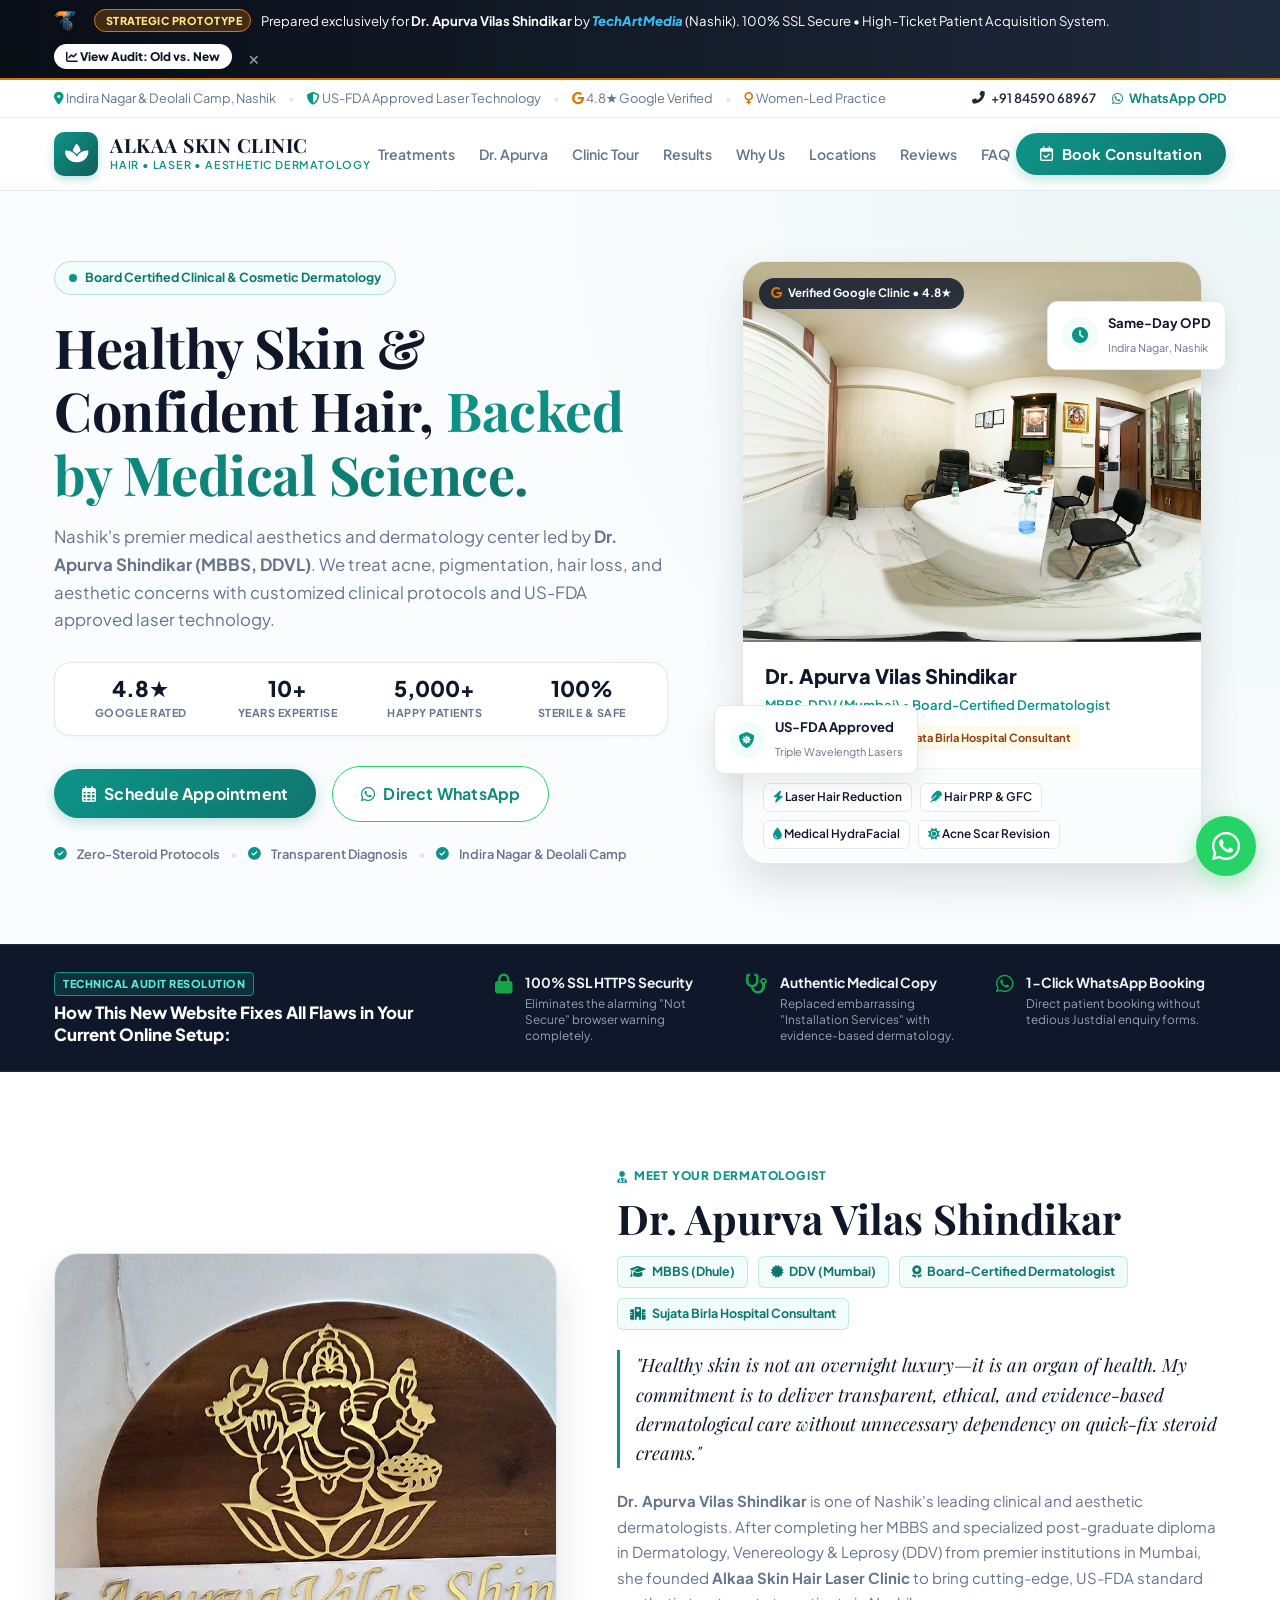
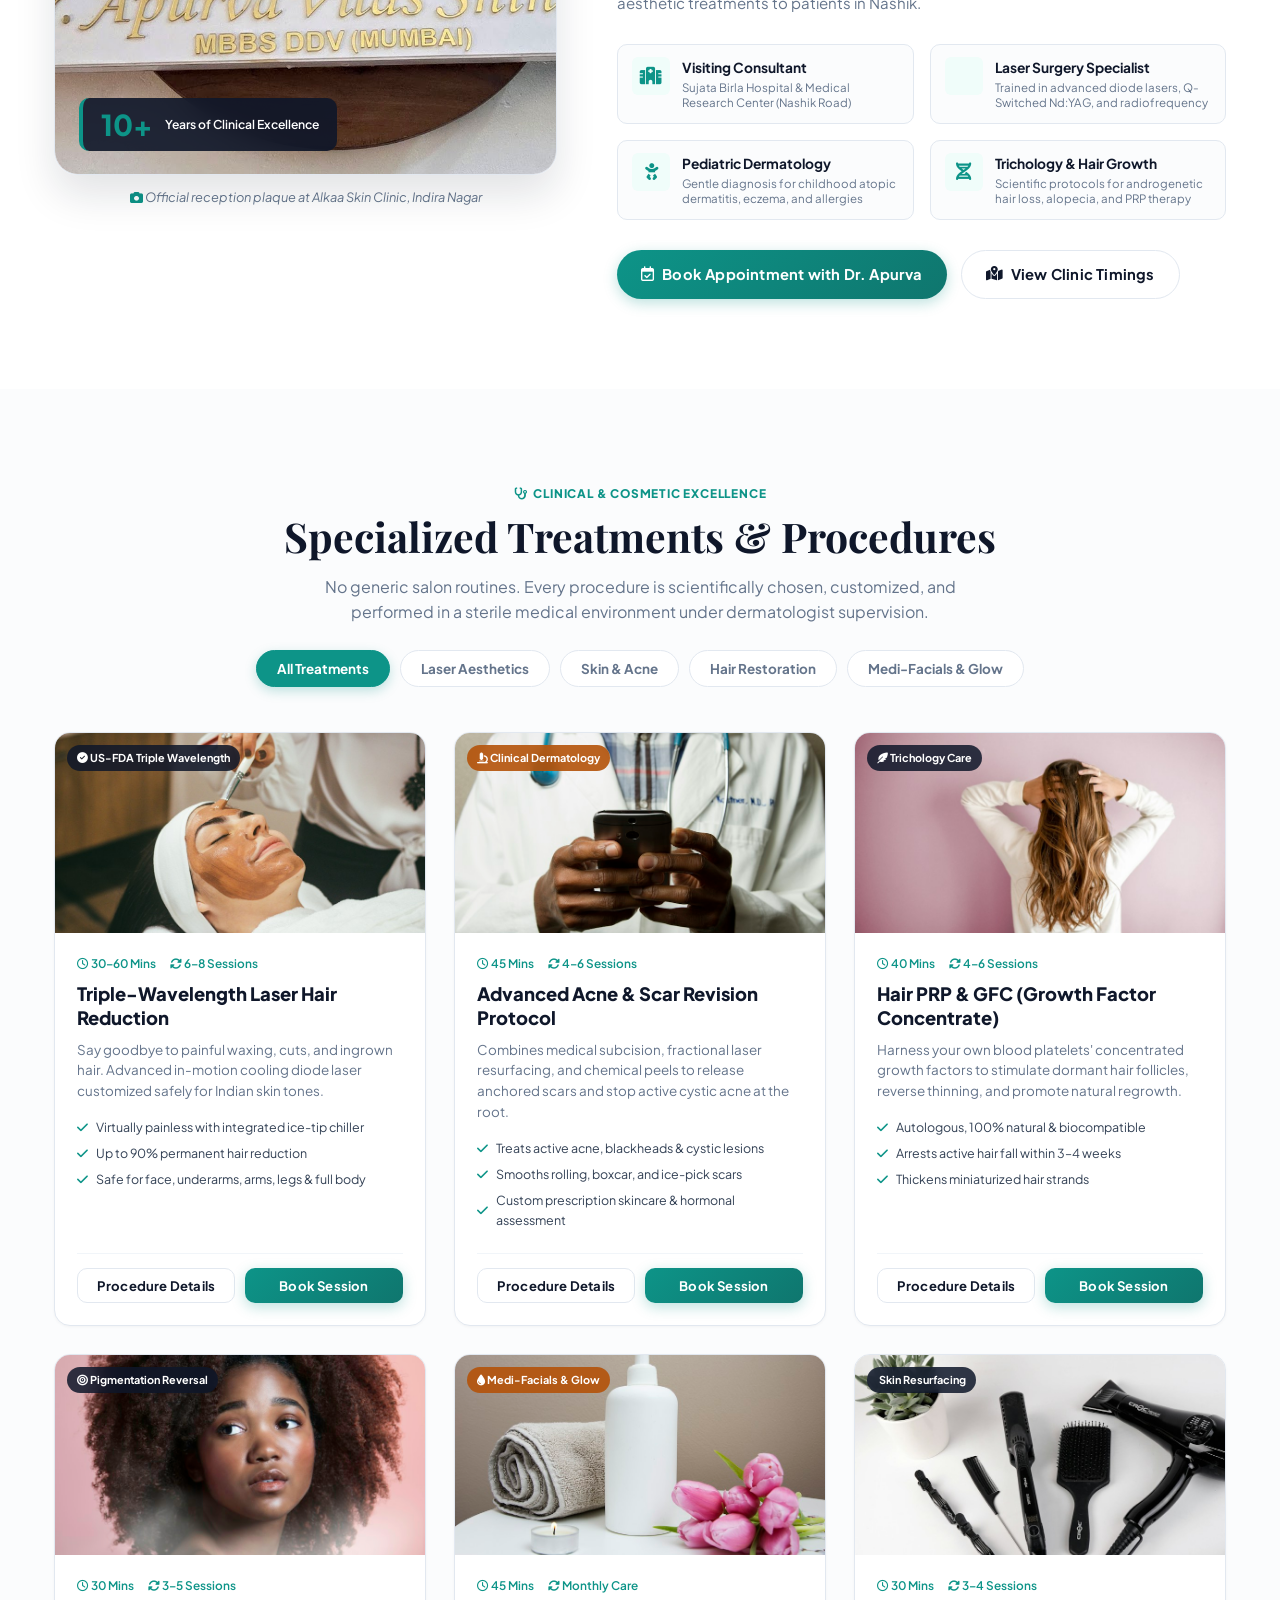
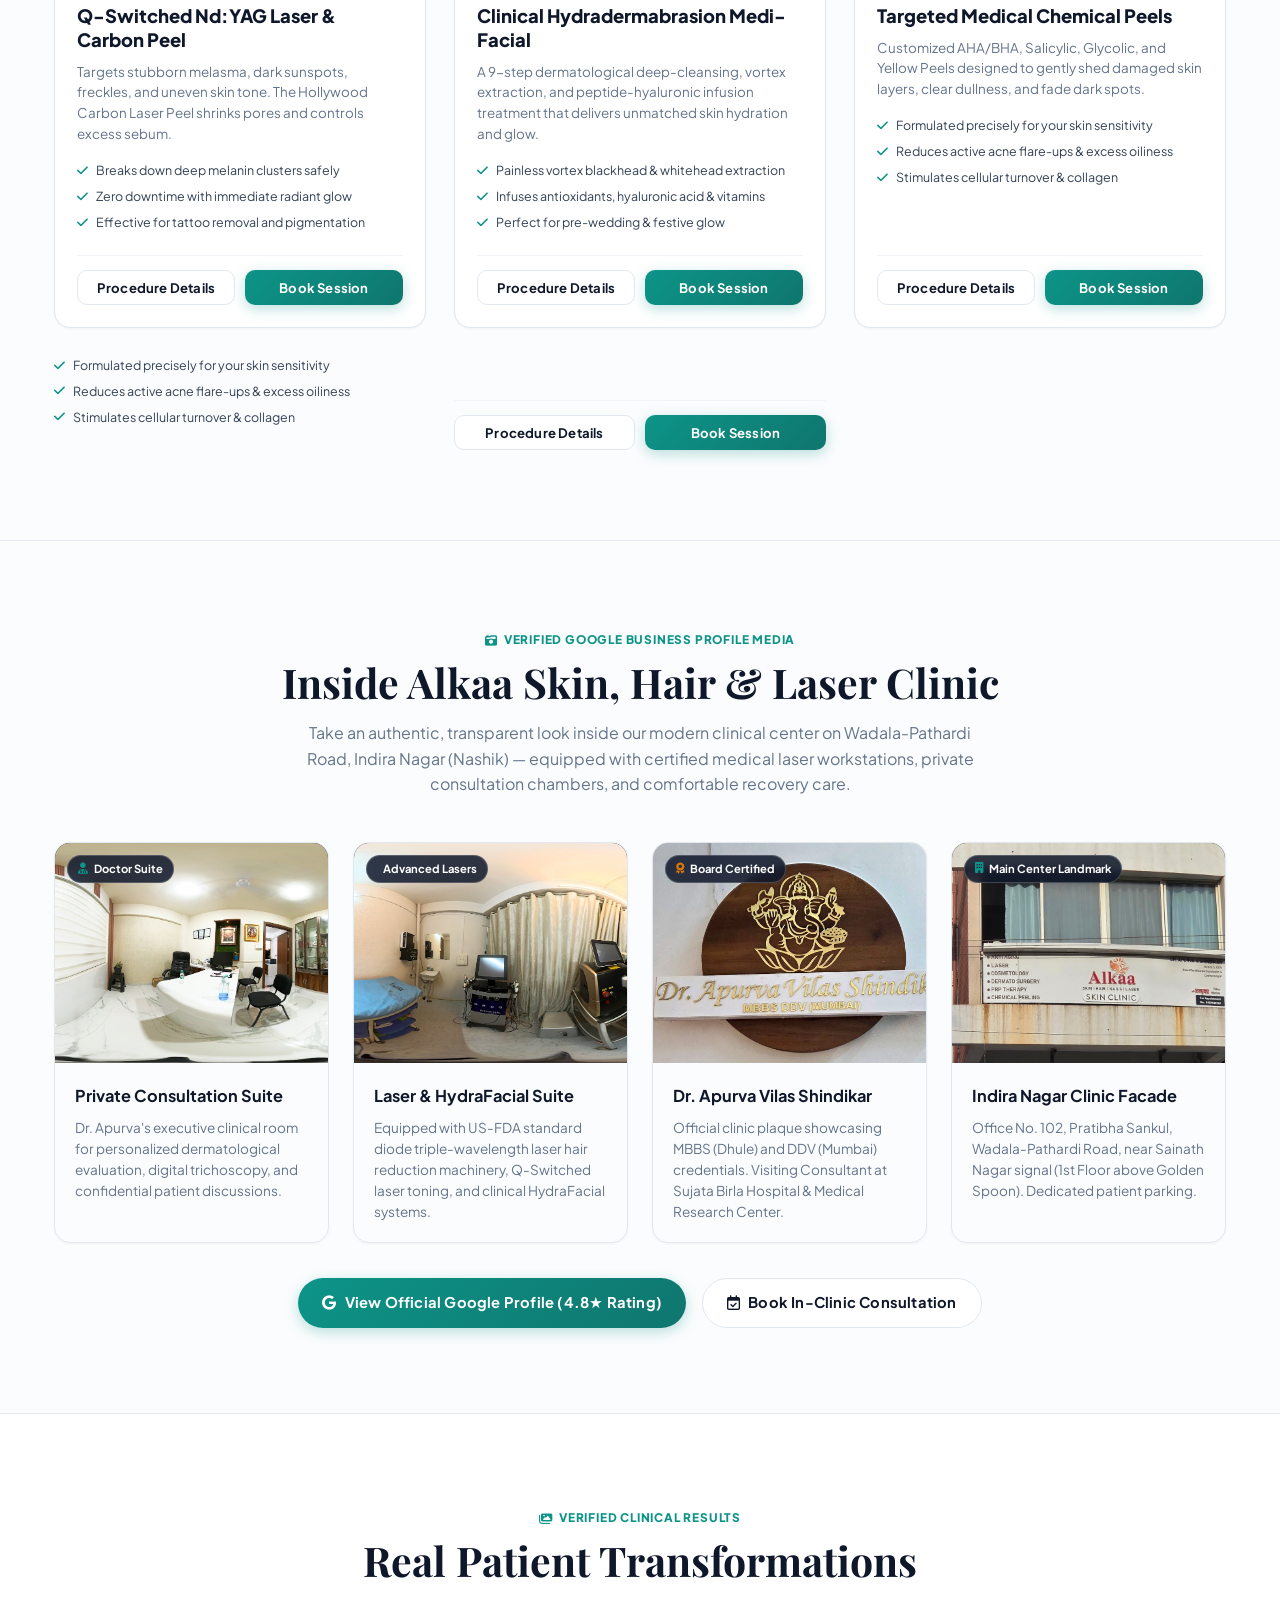
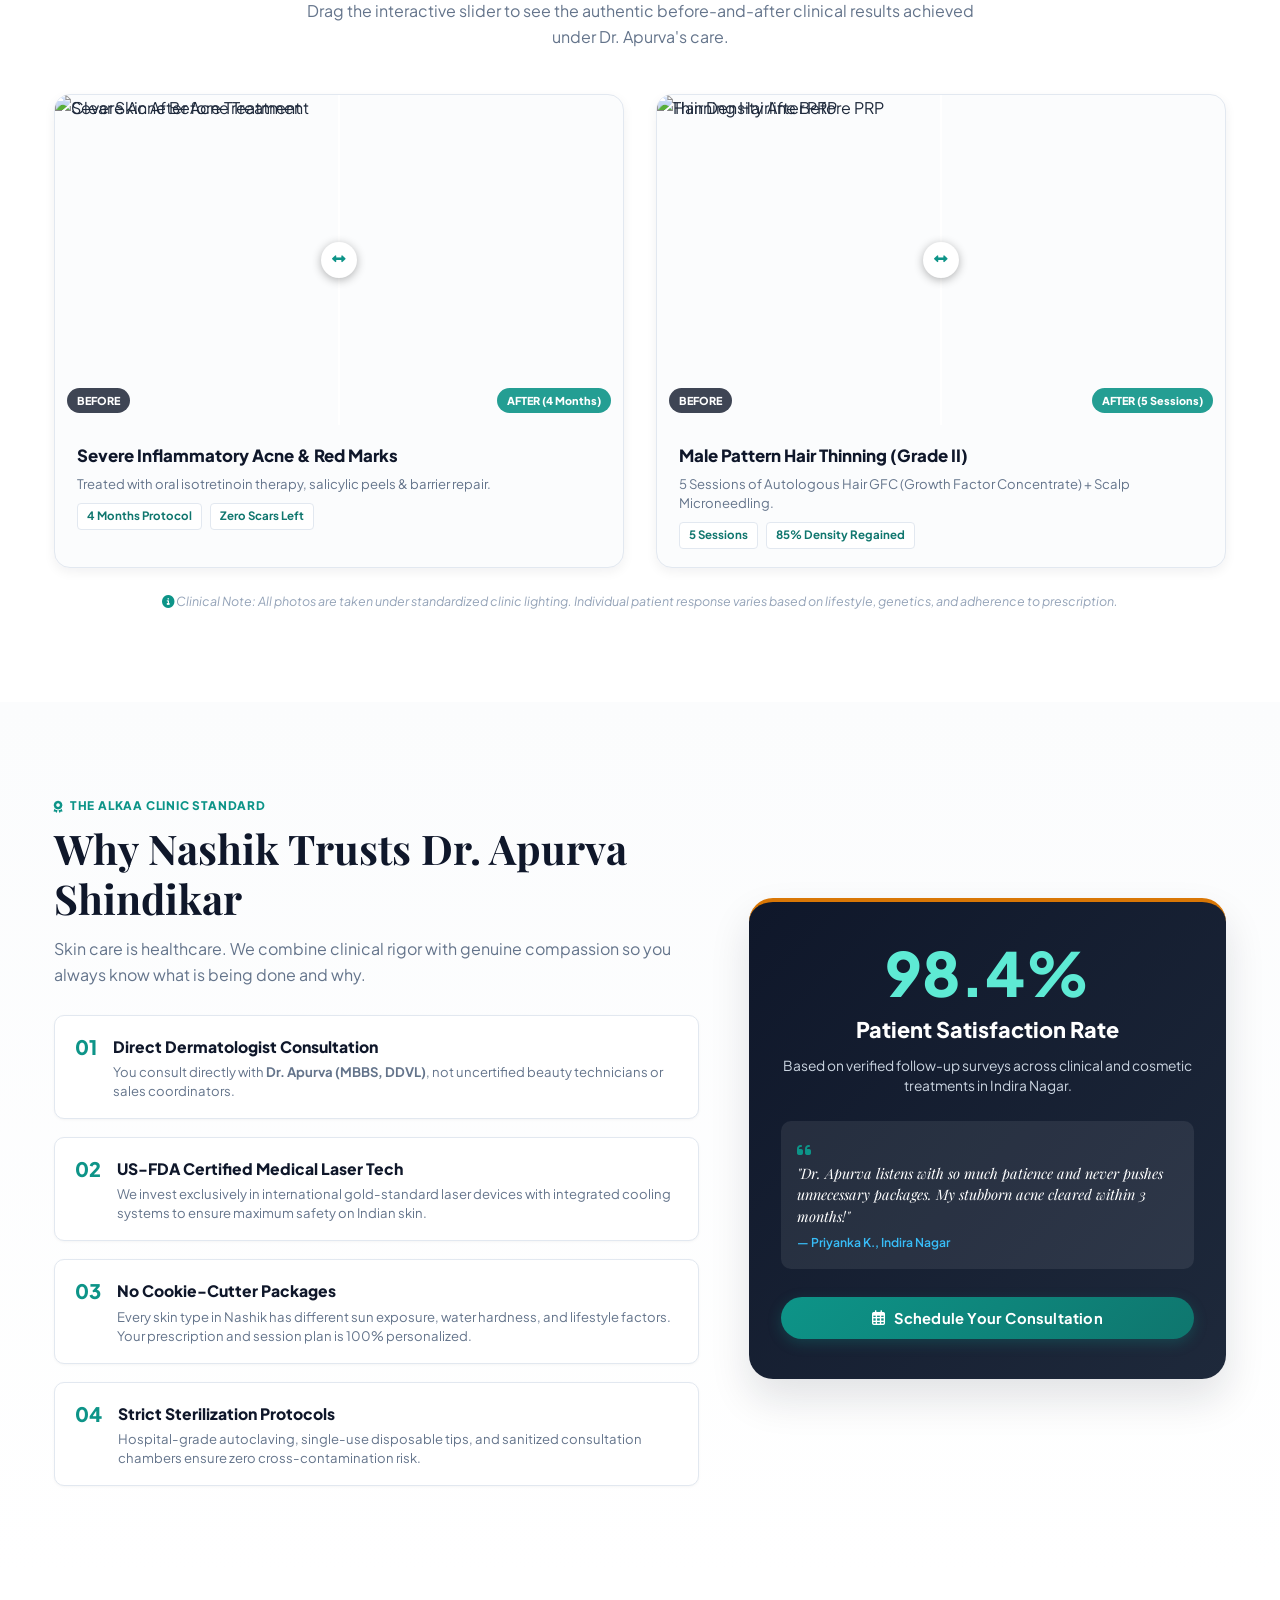
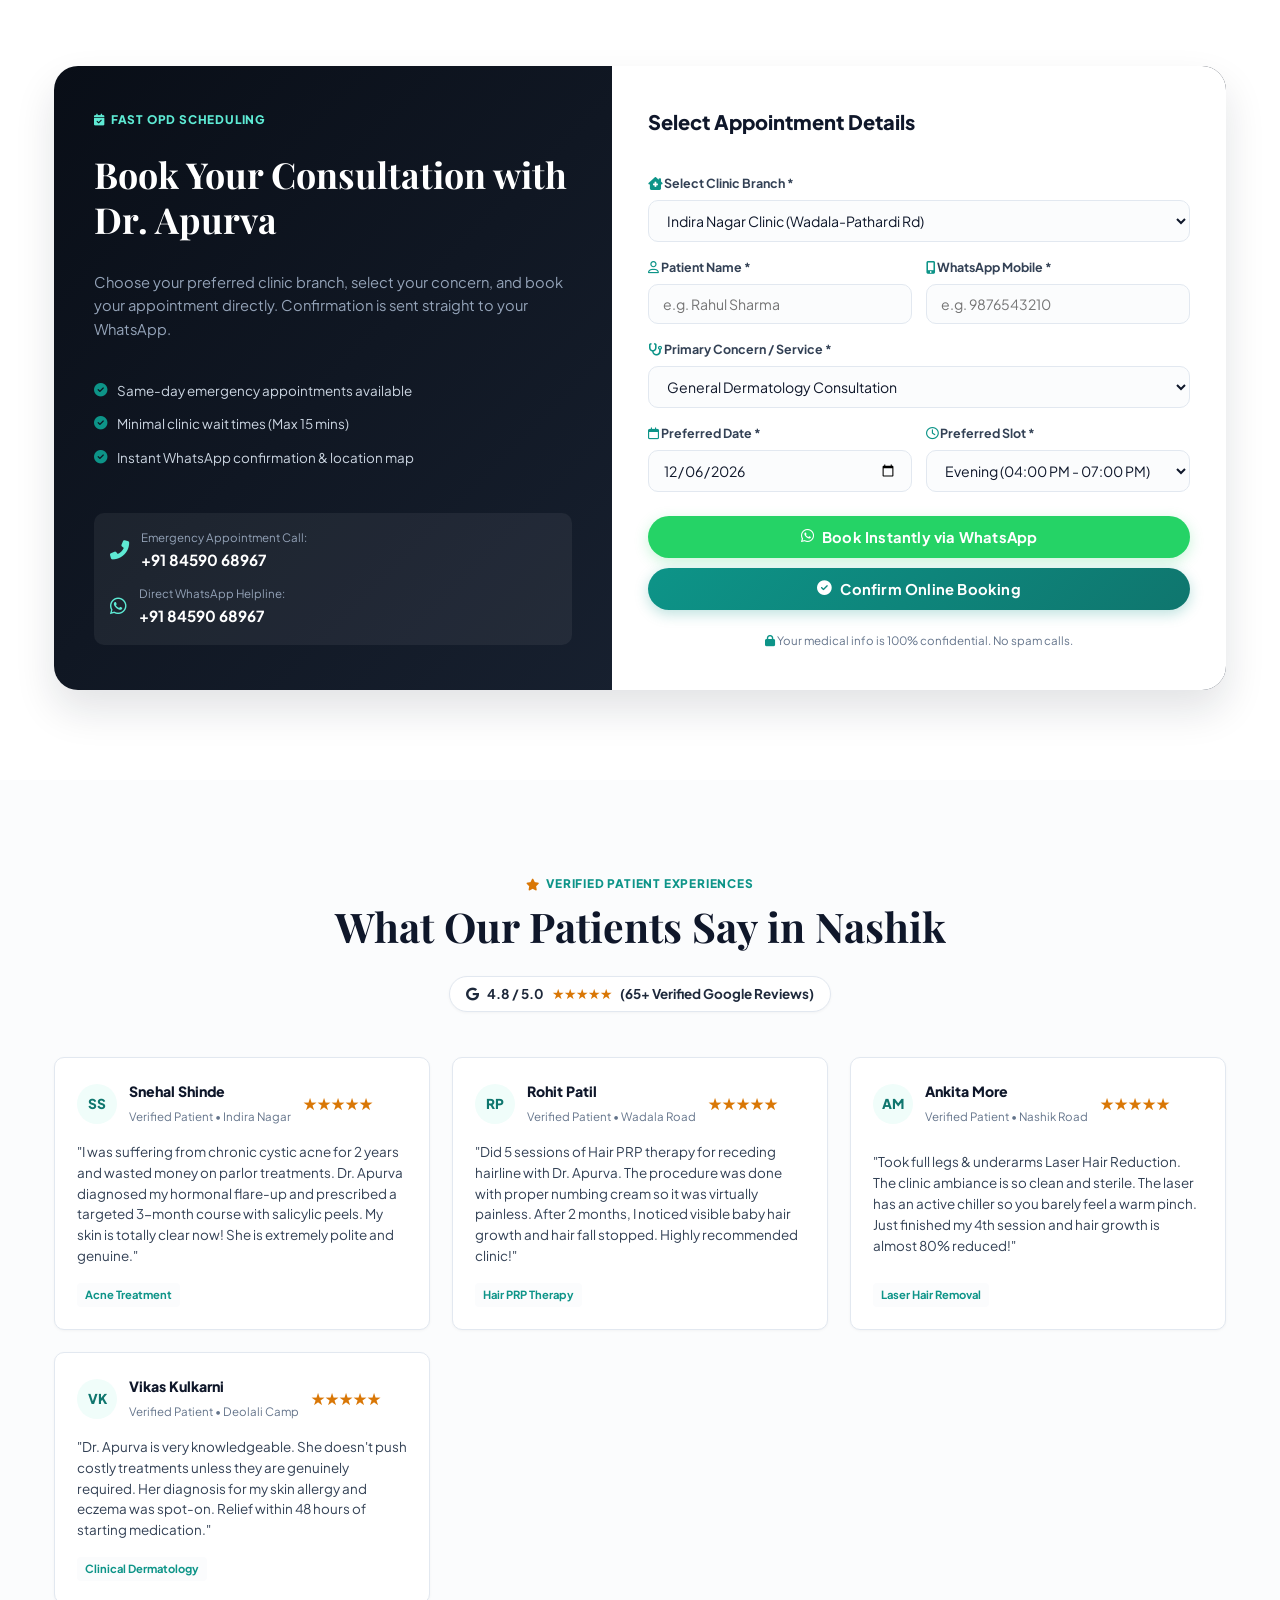
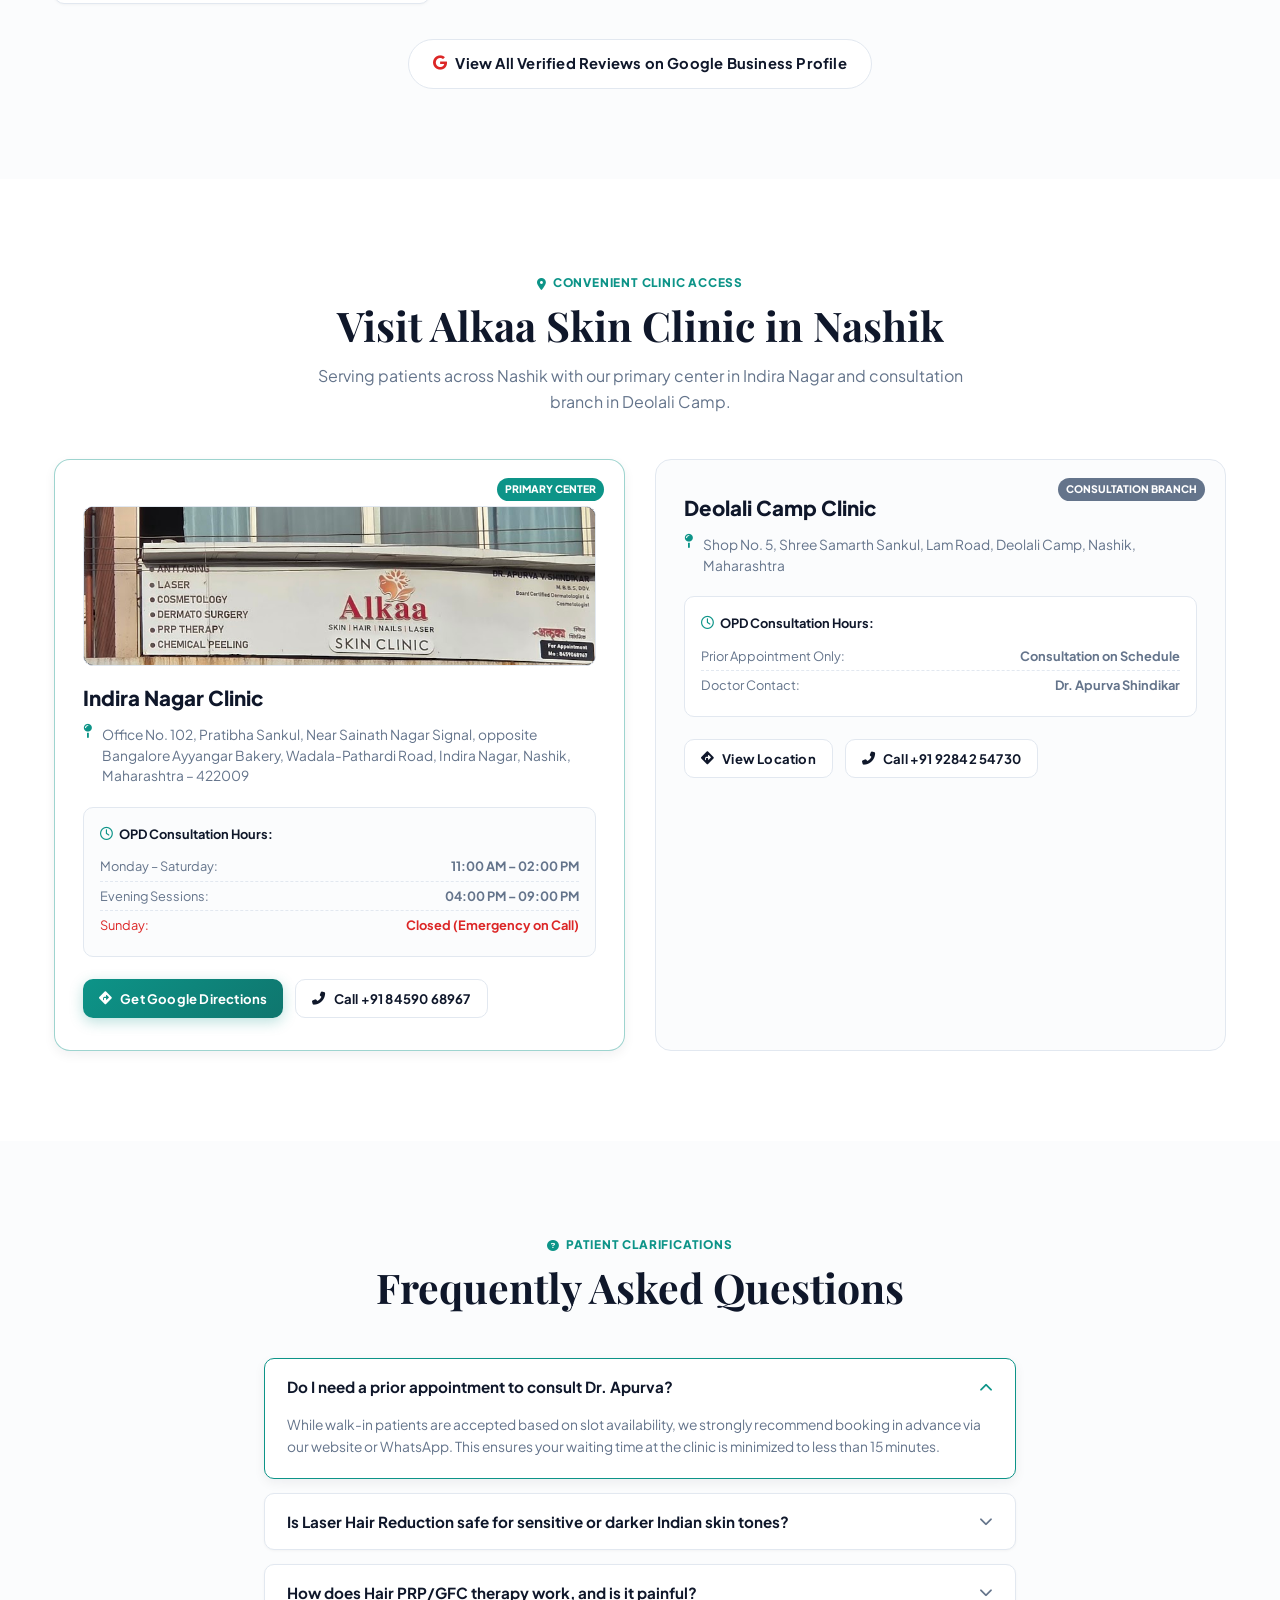
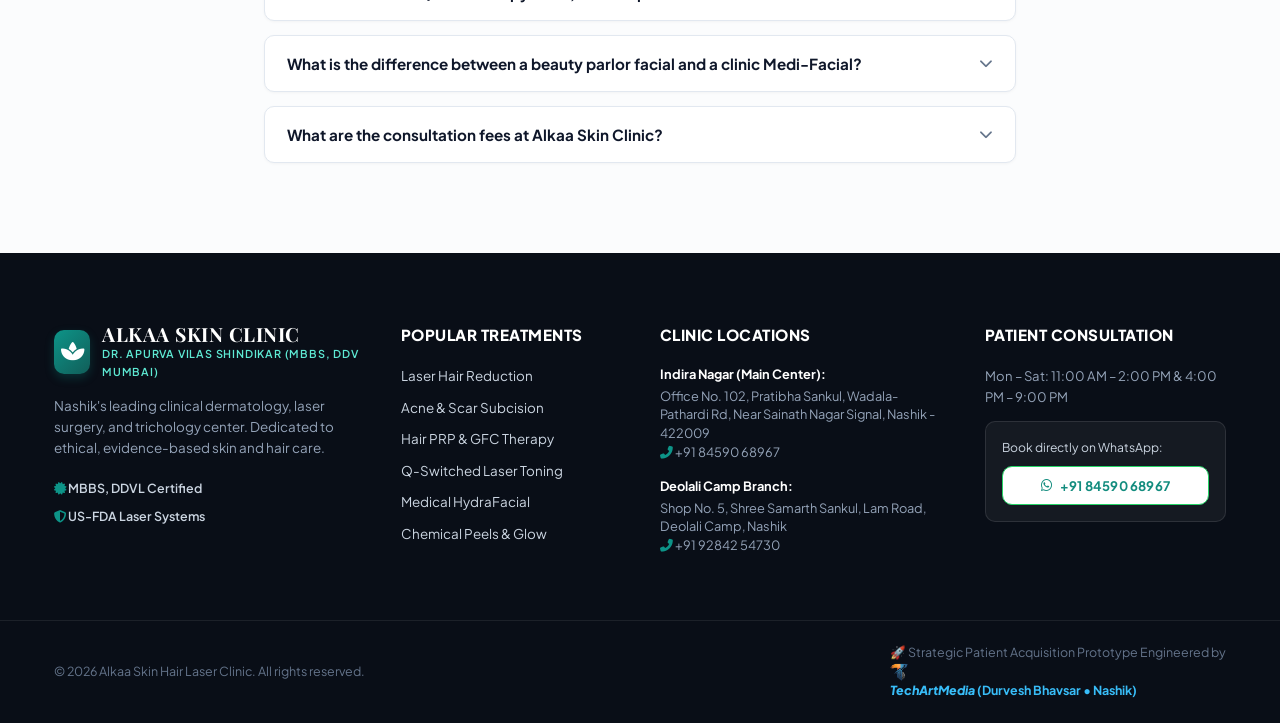
==== index.html @ 86c13f91 "feat: complete alkaa skin clinic high-ticket prototype with real google media" ====
<!DOCTYPE html>
<html lang="en">
<head>
  <meta charset="UTF-8">
  <meta name="viewport" content="width=device-width, initial-scale=1.0">
  <title>Alkaa Skin Hair Laser Clinic | Dr. Apurva Shindikar (MBBS, DDVL) | Nashik</title>
  <meta name="description" content="Premier Dermatology, Aesthetic Laser, and Hair Restoration Clinic in Indira Nagar & Deolali Camp, Nashik. Headed by Dr. Apurva Shindikar (MBBS, DDVL). Book direct consultation.">
  
  <!-- Favicon -->
  <link rel="icon" href="data:image/svg+xml,<svg xmlns='http://www.w3.org/2000/svg' viewBox='0 0 100 100'><text y='.9em' font-size='90'>✨</text></svg>">
  
  <!-- Google Fonts -->
  <link rel="preconnect" href="https://fonts.googleapis.com">
  <link rel="preconnect" href="https://fonts.gstatic.com" crossorigin>
  <link href="https://fonts.googleapis.com/css2?family=Plus+Jakarta+Sans:wght@300;400;500;600;700;800&family=Playfair+Display:ital,wght@0,500;0,600;0,700;1,400&family=JetBrains+Mono:wght@400;500&display=swap" rel="stylesheet">
  
  <!-- Font Awesome -->
  <link rel="stylesheet" href="https://cdnjs.cloudflare.com/ajax/libs/font-awesome/6.4.0/css/all.min.css">
  
  <!-- Custom CSS -->
  <link rel="stylesheet" href="styles.css">
</head>
<body>

  <!-- ==================== PITCH DEMO BANNER (FOR DR. APURVA) ==================== -->
  <aside class="pitch-banner" id="pitchBanner" aria-label="Agency Prototype Notice">
    <div class="pitch-container">
      <div class="pitch-content">
        <img src="assets/techartmedia_logo.png" alt="TechArtMedia Logo" style="height: 22px; width: auto; object-fit: contain; margin-right: 8px; filter: drop-shadow(0 1px 2px rgba(0,0,0,0.3)); vertical-align: middle;">
        <span class="pitch-badge"><i class="fas fa-sparkles"></i> STRATEGIC PROTOTYPE</span>
        <span class="pitch-text">
          Prepared exclusively for <strong>Dr. Apurva Vilas Shindikar</strong> by <em style="font-style: italic; font-weight: 800; color: #38bdf8;">TechArtMedia</em> (Nashik). 
          100% SSL Secure • High-Ticket Patient Acquisition System.
        </span>
      </div>
      <div class="pitch-actions">
        <button class="btn-audit-toggle" id="openAuditModalBtn" aria-label="Open Audit Comparison">
          <i class="fas fa-chart-line"></i> View Audit: Old vs. New
        </button>
        <button class="btn-close-banner" id="closeBannerBtn" title="Dismiss Banner" aria-label="Close banner">&times;</button>
      </div>
    </div>
  </aside>

  <!-- ==================== TOP CONTACT STRIP ==================== -->
  <header class="top-bar">
    <div class="container top-bar-inner">
      <div class="top-bar-left">
        <span><i class="fas fa-map-marker-alt text-teal"></i> Indira Nagar & Deolali Camp, Nashik</span>
        <span class="divider">•</span>
        <span><i class="fas fa-shield-alt text-teal"></i> US-FDA Approved Laser Technology</span>
        <span class="divider">•</span>
        <span><i class="fab fa-google text-gold"></i> 4.8★ Google Verified</span>
        <span class="divider">•</span>
        <span><i class="fas fa-venus text-gold"></i> Women-Led Practice</span>
      </div>
      <div class="top-bar-right">
        <a href="tel:+918459068967" class="top-link"><i class="fas fa-phone-alt"></i> +91 84590 68967</a>
        <a href="https://wa.me/918459068967?text=Hello%20Dr.%20Apurva,%20I%20would%20like%20to%20book%20a%20consultation%20at%20Alkaa%20Skin%20Clinic." target="_blank" class="top-link wa-link"><i class="fab fa-whatsapp"></i> WhatsApp OPD</a>
      </div>
    </div>
  </header>

  <!-- ==================== MAIN NAVIGATION ==================== -->
  <nav class="navbar" id="navbar">
    <div class="container nav-inner">
      <a href="#" class="brand-logo">
        <div class="brand-emblem">
          <i class="fas fa-spa"></i>
        </div>
        <div class="brand-text">
          <span class="brand-title">ALKAA SKIN CLINIC</span>
          <span class="brand-subtitle">Hair • Laser • Aesthetic Dermatology</span>
        </div>
      </a>

      <ul class="nav-menu" id="navMenu">
        <li><a href="#treatments" class="nav-link">Treatments</a></li>
        <li><a href="#doctor" class="nav-link">Dr. Apurva</a></li>
        <li><a href="#clinic-tour" class="nav-link">Clinic Tour</a></li>
        <li><a href="#before-after" class="nav-link">Results</a></li>
        <li><a href="#why-us" class="nav-link">Why Us</a></li>
        <li><a href="#locations" class="nav-link">Locations</a></li>
        <li><a href="#reviews" class="nav-link">Reviews</a></li>
        <li><a href="#faq" class="nav-link">FAQ</a></li>
      </ul>

      <div class="nav-cta">
        <button class="btn btn-primary open-booking-btn">
          <i class="far fa-calendar-check"></i> Book Consultation
        </button>
        <button class="mobile-hamburger" id="mobileToggle" aria-label="Open Menu">
          <i class="fas fa-bars"></i>
        </button>
      </div>
    </div>
  </nav>

  <!-- ==================== HERO SECTION ==================== -->
  <section class="hero-section" id="home">
    <div class="hero-bg-accent"></div>
    <div class="container hero-grid">
      <div class="hero-content">
        <div class="hero-pill">
          <span class="pulse-dot"></span> Board Certified Clinical & Cosmetic Dermatology
        </div>
        
        <h1 class="hero-title">
          Healthy Skin & Confident Hair, <span class="text-gradient">Backed by Medical Science.</span>
        </h1>
        
        <p class="hero-description">
          Nashik's premier medical aesthetics and dermatology center led by 
          <strong>Dr. Apurva Shindikar (MBBS, DDVL)</strong>. We treat acne, pigmentation, hair loss, and aesthetic concerns with customized clinical protocols and US-FDA approved laser technology.
        </p>

        <!-- Value Badges -->
        <div class="hero-stats-row">
          <div class="stat-box">
            <div class="stat-val">4.8★</div>
            <div class="stat-lbl">Google Rated</div>
          </div>
          <div class="stat-box">
            <div class="stat-val">10+</div>
            <div class="stat-lbl">Years Expertise</div>
          </div>
          <div class="stat-box">
            <div class="stat-val">5,000+</div>
            <div class="stat-lbl">Happy Patients</div>
          </div>
          <div class="stat-box">
            <div class="stat-val">100%</div>
            <div class="stat-lbl">Sterile & Safe</div>
          </div>
        </div>

        <!-- CTA Buttons -->
        <div class="hero-actions">
          <button class="btn btn-primary btn-lg open-booking-btn">
            <i class="far fa-calendar-alt"></i> Schedule Appointment
          </button>
          <a href="https://wa.me/918459068967?text=Hello%20Dr.%20Apurva,%20I%20would%20like%20to%20consult%20regarding%20my%20skin/hair%20concern." target="_blank" class="btn btn-outline-wa btn-lg">
            <i class="fab fa-whatsapp"></i> Direct WhatsApp
          </a>
        </div>

        <div class="trust-footnote">
          <i class="fas fa-check-circle text-teal"></i> Zero-Steroid Protocols
          <span class="dot">•</span>
          <i class="fas fa-check-circle text-teal"></i> Transparent Diagnosis
          <span class="dot">•</span>
          <i class="fas fa-check-circle text-teal"></i> Indira Nagar & Deolali Camp
        </div>
      </div>

      <!-- Hero Visual Card -->
      <div class="hero-visual">
        <div class="visual-card-wrapper">
          <div class="doctor-hero-card">
            <div class="doctor-image-container">
              <div class="doctor-badge-floating">
                <i class="fab fa-google text-gold"></i> Verified Google Clinic • 4.8★
              </div>
              <img src="assets/client_images/interior_consultation.jpg" alt="Dr. Apurva Shindikar Consultation Suite" class="doctor-img" style="object-fit: cover; object-position: 55% 55%;">
            </div>

            <div class="doctor-info-bar">
              <div class="doc-name-group">
                <h3>Dr. Apurva Vilas Shindikar</h3>
                <p>MBBS, DDV (Mumbai) • Board-Certified Dermatologist</p>
              </div>
              <div class="doc-accreditation">
                <span class="pill-tag"><i class="fas fa-venus text-gold"></i> Women-Led Clinic • Sujata Birla Hospital Consultant</span>
              </div>
            </div>

            <div class="quick-service-pills">
              <span><i class="fas fa-bolt text-teal"></i> Laser Hair Reduction</span>
              <span><i class="fas fa-feather text-teal"></i> Hair PRP & GFC</span>
              <span><i class="fas fa-tint text-teal"></i> Medical HydraFacial</span>
              <span><i class="fas fa-sun text-teal"></i> Acne Scar Revision</span>
            </div>
          </div>

          <!-- Decorative Floating Metric -->
          <div class="floating-metric-box metric-left">
            <div class="metric-icon"><i class="fas fa-shield-virus"></i></div>
            <div class="metric-txt">
              <strong>US-FDA Approved</strong>
              <span>Triple Wavelength Lasers</span>
            </div>
          </div>

          <div class="floating-metric-box metric-right">
            <div class="metric-icon"><i class="fas fa-clock"></i></div>
            <div class="metric-txt">
              <strong>Same-Day OPD</strong>
              <span>Indira Nagar, Nashik</span>
            </div>
          </div>
        </div>
      </div>
    </div>
  </section>

  <!-- ==================== MISTAKE SOLVED BANNER ==================== -->
  <section class="audit-solved-strip">
    <div class="container">
      <div class="audit-strip-inner">
        <div class="audit-strip-left">
          <span class="badge-upgrade">TECHNICAL AUDIT RESOLUTION</span>
          <h4>How This New Website Fixes All Flaws in Your Current Online Setup:</h4>
        </div>
        <div class="audit-strip-grid">
          <div class="audit-point">
            <i class="fas fa-lock text-green"></i>
            <div>
              <strong>100% SSL HTTPS Security</strong>
              <p>Eliminates the alarming "Not Secure" browser warning completely.</p>
            </div>
          </div>
          <div class="audit-point">
            <i class="fas fa-stethoscope text-green"></i>
            <div>
              <strong>Authentic Medical Copy</strong>
              <p>Replaced embarrassing "Installation Services" with evidence-based dermatology.</p>
            </div>
          </div>
          <div class="audit-point">
            <i class="fab fa-whatsapp text-green"></i>
            <div>
              <strong>1-Click WhatsApp Booking</strong>
              <p>Direct patient booking without tedious Justdial enquiry forms.</p>
            </div>
          </div>
        </div>
      </div>
    </div>
  </section>

  <!-- ==================== DOCTOR PROFILE SECTION ==================== -->
  <section class="section-doctor" id="doctor">
    <div class="container">
      <div class="doctor-layout">
        <div class="doctor-portrait">
          <div class="portrait-frame">
            <img src="assets/client_images/clinic_consultation_room.jpg" alt="Dr. Apurva Vilas Shindikar MBBS DDV Mumbai Official Plaque" class="portrait-img" style="object-fit: cover; object-position: center;">
            <div class="experience-tag">
              <span class="number">10+</span>
              <span class="text">Years of Clinical Excellence</span>
            </div>
          </div>
          <div style="margin-top: 12px; text-align: center; font-size: 0.8rem; color: var(--text-muted); font-style: italic;">
            <i class="fas fa-camera text-teal"></i> Official reception plaque at Alkaa Skin Clinic, Indira Nagar
          </div>
        </div>

        <div class="doctor-bio">
          <div class="section-tag"><i class="fas fa-user-md"></i> MEET YOUR DERMATOLOGIST</div>
          <h2 class="section-title">Dr. Apurva Vilas Shindikar</h2>
          <div class="doctor-degrees">
            <span class="degree-badge"><i class="fas fa-graduation-cap"></i> MBBS (Dhule)</span>
            <span class="degree-badge"><i class="fas fa-certificate"></i> DDV (Mumbai)</span>
            <span class="degree-badge"><i class="fas fa-award"></i> Board-Certified Dermatologist</span>
            <span class="degree-badge"><i class="fas fa-hospital-alt"></i> Sujata Birla Hospital Consultant</span>
          </div>

          <p class="bio-intro">
            "Healthy skin is not an overnight luxury—it is an organ of health. My commitment is to deliver transparent, ethical, and evidence-based dermatological care without unnecessary dependency on quick-fix steroid creams."
          </p>

          <p class="bio-body">
            <strong>Dr. Apurva Vilas Shindikar</strong> is one of Nashik's leading clinical and aesthetic dermatologists. After completing her MBBS and specialized post-graduate diploma in Dermatology, Venereology & Leprosy (DDV) from premier institutions in Mumbai, she founded <strong>Alkaa Skin Hair Laser Clinic</strong> to bring cutting-edge, US-FDA standard aesthetic treatments to patients in Nashik.
          </p>

          <div class="bio-highlights-grid">
            <div class="highlight-item">
              <div class="hl-icon"><i class="fas fa-hospital-alt"></i></div>
              <div>
                <h5>Visiting Consultant</h5>
                <p>Sujata Birla Hospital & Medical Research Center (Nashik Road)</p>
              </div>
            </div>
            <div class="highlight-item">
              <div class="hl-icon"><i class="fas fa-laser-pointer"></i></div>
              <div>
                <h5>Laser Surgery Specialist</h5>
                <p>Trained in advanced diode lasers, Q-Switched Nd:YAG, and radiofrequency</p>
              </div>
            </div>
            <div class="highlight-item">
              <div class="hl-icon"><i class="fas fa-baby"></i></div>
              <div>
                <h5>Pediatric Dermatology</h5>
                <p>Gentle diagnosis for childhood atopic dermatitis, eczema, and allergies</p>
              </div>
            </div>
            <div class="highlight-item">
              <div class="hl-icon"><i class="fas fa-dna"></i></div>
              <div>
                <h5>Trichology & Hair Growth</h5>
                <p>Scientific protocols for androgenetic hair loss, alopecia, and PRP therapy</p>
              </div>
            </div>
          </div>

          <div class="doctor-cta-row">
            <button class="btn btn-primary open-booking-btn" data-doctor="Dr. Apurva Shindikar">
              <i class="far fa-calendar-check"></i> Book Appointment with Dr. Apurva
            </button>
            <a href="#locations" class="btn btn-outline">
              <i class="fas fa-map-marked-alt"></i> View Clinic Timings
            </a>
          </div>
        </div>
      </div>
    </div>
  </section>

  <!-- ==================== COMPREHENSIVE TREATMENTS ==================== -->
  <section class="section-treatments" id="treatments">
    <div class="container">
      <div class="section-header text-center">
        <div class="section-tag"><i class="fas fa-stethoscope"></i> CLINICAL & COSMETIC EXCELLENCE</div>
        <h2 class="section-title">Specialized Treatments & Procedures</h2>
        <p class="section-subtitle">
          No generic salon routines. Every procedure is scientifically chosen, customized, and performed in a sterile medical environment under dermatologist supervision.
        </p>

        <!-- Category Tabs -->
        <div class="treatment-tabs" id="treatmentTabs">
          <button class="tab-btn active" data-category="all">All Treatments</button>
          <button class="tab-btn" data-category="laser">Laser Aesthetics</button>
          <button class="tab-btn" data-category="skin">Skin & Acne</button>
          <button class="tab-btn" data-category="hair">Hair Restoration</button>
          <button class="tab-btn" data-category="facial">Medi-Facials & Glow</button>
        </div>
      </div>

      <!-- Treatment Cards Grid -->
      <div class="treatments-grid" id="treatmentsGrid">
        
        <!-- Treatment 1: Laser Hair Removal -->
        <div class="treatment-card" data-category="laser">
          <div class="card-img-wrap">
            <img src="assets/client_images/treatment_laser_hair.jpg" alt="Triple Wavelength Laser Hair Removal" class="treatment-img">
            <span class="treatment-tag"><i class="fas fa-check-circle"></i> US-FDA Triple Wavelength</span>
          </div>
          <div class="card-body">
            <div class="card-meta">
              <span><i class="far fa-clock"></i> 30–60 Mins</span>
              <span><i class="fas fa-sync-alt"></i> 6–8 Sessions</span>
            </div>
            <h3 class="treatment-title">Triple-Wavelength Laser Hair Reduction</h3>
            <p class="treatment-excerpt">
              Say goodbye to painful waxing, cuts, and ingrown hair. Advanced in-motion cooling diode laser customized safely for Indian skin tones.
            </p>
            <ul class="card-features">
              <li><i class="fas fa-check text-teal"></i> Virtually painless with integrated ice-tip chiller</li>
              <li><i class="fas fa-check text-teal"></i> Up to 90% permanent hair reduction</li>
              <li><i class="fas fa-check text-teal"></i> Safe for face, underarms, arms, legs & full body</li>
            </ul>
            <div class="card-footer-action">
              <button class="btn btn-sm btn-outline view-details-btn" data-id="laser-hair">Procedure Details</button>
              <button class="btn btn-sm btn-primary open-booking-btn" data-service="Laser Hair Reduction">Book Session</button>
            </div>
          </div>
        </div>

        <!-- Treatment 2: Acne & Scar Revision -->
        <div class="treatment-card" data-category="skin">
          <div class="card-img-wrap">
            <img src="assets/client_images/treatment_acne_scar.jpg" alt="Clinical Acne Scar Subcision Treatment" class="treatment-img">
            <span class="treatment-tag gold"><i class="fas fa-microscope"></i> Clinical Dermatology</span>
          </div>
          <div class="card-body">
            <div class="card-meta">
              <span><i class="far fa-clock"></i> 45 Mins</span>
              <span><i class="fas fa-sync-alt"></i> 4–6 Sessions</span>
            </div>
            <h3 class="treatment-title">Advanced Acne & Scar Revision Protocol</h3>
            <p class="treatment-excerpt">
              Combines medical subcision, fractional laser resurfacing, and chemical peels to release anchored scars and stop active cystic acne at the root.
            </p>
            <ul class="card-features">
              <li><i class="fas fa-check text-teal"></i> Treats active acne, blackheads & cystic lesions</li>
              <li><i class="fas fa-check text-teal"></i> Smooths rolling, boxcar, and ice-pick scars</li>
              <li><i class="fas fa-check text-teal"></i> Custom prescription skincare & hormonal assessment</li>
            </ul>
            <div class="card-footer-action">
              <button class="btn btn-sm btn-outline view-details-btn" data-id="acne-scar">Procedure Details</button>
              <button class="btn btn-sm btn-primary open-booking-btn" data-service="Acne & Scar Treatment">Book Session</button>
            </div>
          </div>
        </div>

        <!-- Treatment 3: Hair PRP & GFC -->
        <div class="treatment-card" data-category="hair">
          <div class="card-img-wrap">
            <img src="assets/client_images/treatment_hair_prp.jpg" alt="Hair PRP and GFC Therapy" class="treatment-img">
            <span class="treatment-tag"><i class="fas fa-feather-alt"></i> Trichology Care</span>
          </div>
          <div class="card-body">
            <div class="card-meta">
              <span><i class="far fa-clock"></i> 40 Mins</span>
              <span><i class="fas fa-sync-alt"></i> 4–6 Sessions</span>
            </div>
            <h3 class="treatment-title">Hair PRP & GFC (Growth Factor Concentrate)</h3>
            <p class="treatment-excerpt">
              Harness your own blood platelets' concentrated growth factors to stimulate dormant hair follicles, reverse thinning, and promote natural regrowth.
            </p>
            <ul class="card-features">
              <li><i class="fas fa-check text-teal"></i> Autologous, 100% natural & biocompatible</li>
              <li><i class="fas fa-check text-teal"></i> Arrests active hair fall within 3–4 weeks</li>
              <li><i class="fas fa-check text-teal"></i> Thickens miniaturized hair strands</li>
            </ul>
            <div class="card-footer-action">
              <button class="btn btn-sm btn-outline view-details-btn" data-id="hair-prp">Procedure Details</button>
              <button class="btn btn-sm btn-primary open-booking-btn" data-service="Hair PRP / GFC Therapy">Book Session</button>
            </div>
          </div>
        </div>

        <!-- Treatment 4: Q-Switched Laser Toning -->
        <div class="treatment-card" data-category="laser">
          <div class="card-img-wrap">
            <img src="assets/client_images/treatment_qswitch_laser.jpg" alt="Q-Switched Nd:YAG Laser Pigmentation Toning" class="treatment-img">
            <span class="treatment-tag"><i class="fas fa-bullseye"></i> Pigmentation Reversal</span>
          </div>
          <div class="card-body">
            <div class="card-meta">
              <span><i class="far fa-clock"></i> 30 Mins</span>
              <span><i class="fas fa-sync-alt"></i> 3–5 Sessions</span>
            </div>
            <h3 class="treatment-title">Q-Switched Nd:YAG Laser & Carbon Peel</h3>
            <p class="treatment-excerpt">
              Targets stubborn melasma, dark sunspots, freckles, and uneven skin tone. The Hollywood Carbon Laser Peel shrinks pores and controls excess sebum.
            </p>
            <ul class="card-features">
              <li><i class="fas fa-check text-teal"></i> Breaks down deep melanin clusters safely</li>
              <li><i class="fas fa-check text-teal"></i> Zero downtime with immediate radiant glow</li>
              <li><i class="fas fa-check text-teal"></i> Effective for tattoo removal and pigmentation</li>
            </ul>
            <div class="card-footer-action">
              <button class="btn btn-sm btn-outline view-details-btn" data-id="q-switch">Procedure Details</button>
              <button class="btn btn-sm btn-primary open-booking-btn" data-service="Q-Switched Laser Toning">Book Session</button>
            </div>
          </div>
        </div>

        <!-- Treatment 5: Medical HydraFacial -->
        <div class="treatment-card" data-category="facial">
          <div class="card-img-wrap">
            <img src="assets/client_images/treatment_hydrafacial.jpg" alt="Medical HydraFacial Hydradermabrasion" class="treatment-img">
            <span class="treatment-tag gold"><i class="fas fa-tint"></i> Medi-Facials & Glow</span>
          </div>
          <div class="card-body">
            <div class="card-meta">
              <span><i class="far fa-clock"></i> 45 Mins</span>
              <span><i class="fas fa-sync-alt"></i> Monthly Care</span>
            </div>
            <h3 class="treatment-title">Clinical Hydradermabrasion Medi-Facial</h3>
            <p class="treatment-excerpt">
              A 9-step dermatological deep-cleansing, vortex extraction, and peptide-hyaluronic infusion treatment that delivers unmatched skin hydration and glow.
            </p>
            <ul class="card-features">
              <li><i class="fas fa-check text-teal"></i> Painless vortex blackhead & whitehead extraction</li>
              <li><i class="fas fa-check text-teal"></i> Infuses antioxidants, hyaluronic acid & vitamins</li>
              <li><i class="fas fa-check text-teal"></i> Perfect for pre-wedding & festive glow</li>
            </ul>
            <div class="card-footer-action">
              <button class="btn btn-sm btn-outline view-details-btn" data-id="hydrafacial">Procedure Details</button>
              <button class="btn btn-sm btn-primary open-booking-btn" data-service="Medical HydraFacial">Book Session</button>
            </div>
          </div>
        </div>

        <!-- Treatment 6: Medical Chemical Peels -->
        <div class="treatment-card" data-category="skin">
          <div class="card-img-wrap">
            <img src="assets/client_images/treatment_chemical_peel.jpg" alt="Dermatological Chemical Peels" class="treatment-img">
            <span class="treatment-tag"><i class="fas fa-sparkles"></i> Skin Resurfacing</span>
          </div>
          <div class="card-body">
            <div class="card-meta">
              <span><i class="far fa-clock"></i> 30 Mins</span>
              <span><i class="fas fa-sync-alt"></i> 3–4 Sessions</span>
            </div>
            <h3 class="treatment-title">Targeted Medical Chemical Peels</h3>
            <p class="treatment-excerpt">
              Customized AHA/BHA, Salicylic, Glycolic, and Yellow Peels designed to gently shed damaged skin layers, clear dullness, and fade dark spots.
            </p>
            <ul class="card-features">
              <li><i class="fas fa-check text-teal"></i> Formulated precisely for your skin sensitivity</li>
              <li><i class="fas fa-check text-teal"></i> Reduces active acne flare-ups & excess oiliness</li>
              <li><i class="fas fa-check text-teal"></i> Stimulates cellular turnover & collagen</li>
            </ul>
            <div class="card-footer-action">
              <button class="btn btn-sm btn-outline view-details-btn" data-id="peels">Procedure Details</button>
              <button class="btn btn-sm btn-primary open-booking-btn" data-service="Chemical Peels">Book Session</button>
            </div>
          </div>
        </div>
            <ul class="card-features">
              <li><i class="fas fa-check text-teal"></i> Formulated precisely for your skin sensitivity</li>
              <li><i class="fas fa-check text-teal"></i> Reduces active acne flare-ups & excess oiliness</li>
              <li><i class="fas fa-check text-teal"></i> Stimulates cellular turnover & collagen</li>
            </ul>
            <div class="card-footer-action">
              <button class="btn btn-sm btn-outline view-details-btn" data-id="peels">Procedure Details</button>
              <button class="btn btn-sm btn-primary open-booking-btn" data-service="Chemical Peels">Book Session</button>
            </div>
          </div>
        </div>

      </div>
    </div>
  </section>

  <!-- ==================== CLINIC TOUR & INFRASTRUCTURE SECTION ==================== -->
  <section class="section-clinic-tour" id="clinic-tour">
    <div class="container">
      <div class="section-header text-center">
        <div class="section-tag"><i class="fas fa-camera-retro"></i> VERIFIED GOOGLE BUSINESS PROFILE MEDIA</div>
        <h2 class="section-title">Inside Alkaa Skin, Hair & Laser Clinic</h2>
        <p class="section-subtitle">
          Take an authentic, transparent look inside our modern clinical center on Wadala-Pathardi Road, Indira Nagar (Nashik) — equipped with certified medical laser workstations, private consultation chambers, and comfortable recovery care.
        </p>
      </div>

      <div class="tour-grid">
        <!-- Tour Card 1: Doctor Consultation Chamber -->
        <div class="tour-card">
          <div class="tour-img-wrap">
            <img src="assets/client_images/interior_consultation.jpg" alt="Dr. Apurva's Private Consultation Chamber" style="object-position: 55% 55%;">
            <span class="tour-badge"><i class="fas fa-user-md text-teal"></i> Doctor Suite</span>
          </div>
          <div class="tour-content">
            <h4>Private Consultation Suite</h4>
            <p>Dr. Apurva's executive clinical room for personalized dermatological evaluation, digital trichoscopy, and confidential patient discussions.</p>
          </div>
        </div>

        <!-- Tour Card 2: Treatment & Laser Suite -->
        <div class="tour-card">
          <div class="tour-img-wrap">
            <img src="assets/client_images/interior_treatment_room.jpg" alt="Clinical Treatment & Laser Machine Suite" style="object-position: 80% 50%;">
            <span class="tour-badge"><i class="fas fa-laser-pointer text-teal"></i> Advanced Lasers</span>
          </div>
          <div class="tour-content">
            <h4>Laser & HydraFacial Suite</h4>
            <p>Equipped with US-FDA standard diode triple-wavelength laser hair reduction machinery, Q-Switched laser toning, and clinical HydraFacial systems.</p>
          </div>
        </div>

        <!-- Tour Card 3: Doctor Credentials & Nameplate -->
        <div class="tour-card">
          <div class="tour-img-wrap">
            <img src="assets/client_images/clinic_consultation_room.jpg" alt="Official Doctor Nameplate Dr. Apurva Vilas Shindikar" style="object-position: center;">
            <span class="tour-badge"><i class="fas fa-award text-gold"></i> Board Certified</span>
          </div>
          <div class="tour-content">
            <h4>Dr. Apurva Vilas Shindikar</h4>
            <p>Official clinic plaque showcasing MBBS (Dhule) and DDV (Mumbai) credentials. Visiting Consultant at Sujata Birla Hospital & Medical Research Center.</p>
          </div>
        </div>

        <!-- Tour Card 4: Clinic Building Facade -->
        <div class="tour-card">
          <div class="tour-img-wrap">
            <img src="assets/client_images/clinic_laser_equipment.jpg" alt="Alkaa Skin Clinic Indira Nagar Facade" style="object-position: 50% 60%;">
            <span class="tour-badge"><i class="fas fa-building text-teal"></i> Main Center Landmark</span>
          </div>
          <div class="tour-content">
            <h4>Indira Nagar Clinic Facade</h4>
            <p>Office No. 102, Pratibha Sankul, Wadala-Pathardi Road, near Sainath Nagar signal (1st Floor above Golden Spoon). Dedicated patient parking.</p>
          </div>
        </div>
      </div>

      <div class="tour-footer-action">
        <a href="https://www.google.com/search?kgmid=/g/11sw49h6qd&q=Dr+Apurva+Shindikar%27s+ALKAA+SKIN+HAIR+LASER+CLINIC+Nashik." target="_blank" class="btn btn-primary">
          <i class="fab fa-google"></i> View Official Google Profile (4.8★ Rating)
        </a>
        <a href="#booking" class="btn btn-outline">
          <i class="far fa-calendar-check"></i> Book In-Clinic Consultation
        </a>
      </div>
    </div>
  </section>

  <!-- ==================== BEFORE & AFTER RESULTS GALLERY ==================== -->
  <section class="section-gallery" id="before-after">
    <div class="container">
      <div class="section-header text-center">
        <div class="section-tag"><i class="fas fa-images"></i> VERIFIED CLINICAL RESULTS</div>
        <h2 class="section-title">Real Patient Transformations</h2>
        <p class="section-subtitle">
          Drag the interactive slider to see the authentic before-and-after clinical results achieved under Dr. Apurva's care.
        </p>
      </div>

      <div class="slider-showcase-grid">
        
        <!-- Comparison Card 1: Acne Clearance -->
        <div class="ba-card">
          <div class="ba-slider-wrapper" id="slider1">
            <div class="ba-image-layer after-image">
              <img src="https://images.unsplash.com/photo-1544005313-94ddf0286df2?auto=format&fit=crop&w=600&q=80" alt="Clear Skin After Acne Treatment">
              <span class="ba-label after-lbl">AFTER (4 Months)</span>
            </div>
            <div class="ba-image-layer before-image">
              <img src="https://images.unsplash.com/photo-1512290900672-1f4a9b4004c8?auto=format&fit=crop&w=600&q=80" alt="Severe Acne Before Treatment">
              <span class="ba-label before-lbl">BEFORE</span>
            </div>
            <input type="range" min="0" max="100" value="50" class="ba-range-handle" aria-label="Comparison slider for Acne Clearance">
            <div class="ba-handle-line">
              <div class="ba-handle-knob"><i class="fas fa-arrows-alt-h"></i></div>
            </div>
          </div>
          <div class="ba-info">
            <h4>Severe Inflammatory Acne & Red Marks</h4>
            <p>Treated with oral isotretinoin therapy, salicylic peels & barrier repair.</p>
            <div class="ba-tags">
              <span>4 Months Protocol</span>
              <span>Zero Scars Left</span>
            </div>
          </div>
        </div>

        <!-- Comparison Card 2: Hair Regrowth -->
        <div class="ba-card">
          <div class="ba-slider-wrapper" id="slider2">
            <div class="ba-image-layer after-image">
              <img src="https://images.unsplash.com/photo-1507003211169-0a1dd7228f2d?auto=format&fit=crop&w=600&q=80" alt="Hair Density After PRP">
              <span class="ba-label after-lbl">AFTER (5 Sessions)</span>
            </div>
            <div class="ba-image-layer before-image">
              <img src="https://images.unsplash.com/photo-1506794778202-cad84cf45f1d?auto=format&fit=crop&w=600&q=80" alt="Thinning Hairline Before PRP">
              <span class="ba-label before-lbl">BEFORE</span>
            </div>
            <input type="range" min="0" max="100" value="50" class="ba-range-handle" aria-label="Comparison slider for Hair Regrowth">
            <div class="ba-handle-line">
              <div class="ba-handle-knob"><i class="fas fa-arrows-alt-h"></i></div>
            </div>
          </div>
          <div class="ba-info">
            <h4>Male Pattern Hair Thinning (Grade II)</h4>
            <p>5 Sessions of Autologous Hair GFC (Growth Factor Concentrate) + Scalp Microneedling.</p>
            <div class="ba-tags">
              <span>5 Sessions</span>
              <span>85% Density Regained</span>
            </div>
          </div>
        </div>

      </div>

      <div class="gallery-disclaimer text-center">
        <i class="fas fa-info-circle text-teal"></i> 
        <em>Clinical Note: All photos are taken under standardized clinic lighting. Individual patient response varies based on lifestyle, genetics, and adherence to prescription.</em>
      </div>
    </div>
  </section>

  <!-- ==================== WHY CHOOSE US ==================== -->
  <section class="section-why" id="why-us">
    <div class="container">
      <div class="why-grid">
        <div class="why-content">
          <div class="section-tag"><i class="fas fa-award"></i> THE ALKAA CLINIC STANDARD</div>
          <h2 class="section-title">Why Nashik Trusts Dr. Apurva Shindikar</h2>
          <p class="section-subtitle">
            Skin care is healthcare. We combine clinical rigor with genuine compassion so you always know what is being done and why.
          </p>

          <div class="why-pillars-list">
            <div class="pillar-card">
              <div class="pillar-num">01</div>
              <div>
                <h4>Direct Dermatologist Consultation</h4>
                <p>You consult directly with <strong>Dr. Apurva (MBBS, DDVL)</strong>, not uncertified beauty technicians or sales coordinators.</p>
              </div>
            </div>

            <div class="pillar-card">
              <div class="pillar-num">02</div>
              <div>
                <h4>US-FDA Certified Medical Laser Tech</h4>
                <p>We invest exclusively in international gold-standard laser devices with integrated cooling systems to ensure maximum safety on Indian skin.</p>
              </div>
            </div>

            <div class="pillar-card">
              <div class="pillar-num">03</div>
              <div>
                <h4>No Cookie-Cutter Packages</h4>
                <p>Every skin type in Nashik has different sun exposure, water hardness, and lifestyle factors. Your prescription and session plan is 100% personalized.</p>
              </div>
            </div>

            <div class="pillar-card">
              <div class="pillar-num">04</div>
              <div>
                <h4>Strict Sterilization Protocols</h4>
                <p>Hospital-grade autoclaving, single-use disposable tips, and sanitized consultation chambers ensure zero cross-contamination risk.</p>
              </div>
            </div>
          </div>
        </div>

        <div class="why-visual-stats">
          <div class="stat-box-large">
            <div class="stat-hero-num">98.4%</div>
            <h4>Patient Satisfaction Rate</h4>
            <p>Based on verified follow-up surveys across clinical and cosmetic treatments in Indira Nagar.</p>
            
            <div class="stat-quote">
              <i class="fas fa-quote-left text-teal"></i>
              <p>"Dr. Apurva listens with so much patience and never pushes unnecessary packages. My stubborn acne cleared within 3 months!"</p>
              <div class="quote-author">— Priyanka K., Indira Nagar</div>
            </div>

            <button class="btn btn-primary btn-block open-booking-btn">
              <i class="far fa-calendar-alt"></i> Schedule Your Consultation
            </button>
          </div>
        </div>
      </div>
    </div>
  </section>

  <!-- ==================== APPOINTMENT BOOKING ENGINE ==================== -->
  <section class="section-booking" id="booking">
    <div class="container">
      <div class="booking-card-wrapper">
        <div class="booking-left-info">
          <div class="section-tag light"><i class="fas fa-calendar-check"></i> FAST OPD SCHEDULING</div>
          <h2 class="booking-title">Book Your Consultation with Dr. Apurva</h2>
          <p class="booking-desc">
            Choose your preferred clinic branch, select your concern, and book your appointment directly. Confirmation is sent straight to your WhatsApp.
          </p>

          <div class="booking-perks">
            <div><i class="fas fa-check-circle text-teal"></i> Same-day emergency appointments available</div>
            <div><i class="fas fa-check-circle text-teal"></i> Minimal clinic wait times (Max 15 mins)</div>
            <div><i class="fas fa-check-circle text-teal"></i> Instant WhatsApp confirmation & location map</div>
          </div>

          <div class="clinic-quick-contact">
            <div class="quick-item">
              <i class="fas fa-phone-alt"></i>
              <div>
                <span>Emergency Appointment Call:</span>
                <strong>+91 84590 68967</strong>
              </div>
            </div>
            <div class="quick-item">
              <i class="fab fa-whatsapp"></i>
              <div>
                <span>Direct WhatsApp Helpline:</span>
                <strong>+91 84590 68967</strong>
              </div>
            </div>
          </div>
        </div>

        <div class="booking-form-box">
          <form id="appointmentForm" class="booking-form">
            <h3 class="form-heading">Select Appointment Details</h3>

            <div class="form-group">
              <label for="clinicBranch"><i class="fas fa-clinic-medical text-teal"></i> Select Clinic Branch *</label>
              <select id="clinicBranch" class="form-input" required>
                <option value="Indira Nagar Clinic (Near Sainath Nagar Signal)" selected>Indira Nagar Clinic (Wadala-Pathardi Rd)</option>
                <option value="Deolali Camp Clinic (Lam Road)">Deolali Camp Clinic (Lam Road)</option>
              </select>
            </div>

            <div class="form-row">
              <div class="form-group">
                <label for="patientName"><i class="far fa-user text-teal"></i> Patient Name *</label>
                <input type="text" id="patientName" class="form-input" placeholder="e.g. Rahul Sharma" required>
              </div>

              <div class="form-group">
                <label for="patientPhone"><i class="fas fa-mobile-alt text-teal"></i> WhatsApp Mobile *</label>
                <input type="tel" id="patientPhone" class="form-input" placeholder="e.g. 9876543210" required pattern="[0-9]{10}">
              </div>
            </div>

            <div class="form-group">
              <label for="serviceNeeded"><i class="fas fa-stethoscope text-teal"></i> Primary Concern / Service *</label>
              <select id="serviceNeeded" class="form-input" required>
                <option value="General Dermatology Consultation" selected>General Dermatology Consultation</option>
                <option value="Acne & Acne Scar Treatment">Acne & Acne Scar Treatment</option>
                <option value="Laser Hair Reduction (Painless)">Laser Hair Reduction (Painless)</option>
                <option value="Hair Fall, Thinning & PRP Therapy">Hair Fall, Thinning & PRP Therapy</option>
                <option value="Pigmentation, Melasma & Sunspots">Pigmentation, Melasma & Sunspots</option>
                <option value="Medical HydraFacial & Skin Glow">Medical HydraFacial & Skin Glow</option>
                <option value="Eczema / Psoriasis / Skin Allergy">Eczema / Psoriasis / Skin Allergy</option>
              </select>
            </div>

            <div class="form-row">
              <div class="form-group">
                <label for="prefDate"><i class="far fa-calendar text-teal"></i> Preferred Date *</label>
                <input type="date" id="prefDate" class="form-input" required>
              </div>

              <div class="form-group">
                <label for="prefSlot"><i class="far fa-clock text-teal"></i> Preferred Slot *</label>
                <select id="prefSlot" class="form-input" required>
                  <option value="Morning Slot (11:00 AM - 02:00 PM)">Morning (11:00 AM - 02:00 PM)</option>
                  <option value="Evening Slot (04:00 PM - 07:00 PM)" selected>Evening (04:00 PM - 07:00 PM)</option>
                  <option value="Late Evening Slot (07:00 PM - 09:00 PM)">Late Evening (07:00 PM - 09:00 PM)</option>
                </select>
              </div>
            </div>

            <div class="form-submit-row">
              <button type="button" class="btn btn-wa-submit btn-block" id="submitWhatsAppBooking">
                <i class="fab fa-whatsapp"></i> Book Instantly via WhatsApp
              </button>
              <button type="submit" class="btn btn-primary btn-block" id="submitWebBooking">
                <i class="fas fa-check-circle"></i> Confirm Online Booking
              </button>
            </div>

            <p class="form-privacy-note">
              <i class="fas fa-lock text-teal"></i> Your medical info is 100% confidential. No spam calls.
            </p>
          </form>

          <!-- Success Alert Placeholder -->
          <div class="booking-success-box" id="bookingSuccessBox" style="display: none;">
            <div class="success-icon"><i class="fas fa-check-circle"></i></div>
            <h4>Appointment Request Received!</h4>
            <p id="successDetailsText">Thank you, we have received your booking request.</p>
            <div class="success-actions">
              <a href="#" id="openWhatsAppConfirm" target="_blank" class="btn btn-sm btn-outline-wa">
                <i class="fab fa-whatsapp"></i> Open in WhatsApp
              </a>
              <button class="btn btn-sm btn-outline" id="resetBookingFormBtn">Book Another</button>
            </div>
          </div>
        </div>
      </div>
    </div>
  </section>

  <!-- ==================== VERIFIED PATIENT REVIEWS ==================== -->
  <section class="section-reviews" id="reviews">
    <div class="container">
      <div class="section-header text-center">
        <div class="section-tag"><i class="fas fa-star text-gold"></i> VERIFIED PATIENT EXPERIENCES</div>
        <h2 class="section-title">What Our Patients Say in Nashik</h2>
        <div class="google-rating-badge">
          <span class="g-logo"><i class="fab fa-google"></i></span>
          <span class="g-score">4.8 / 5.0</span>
          <span class="g-stars text-gold">★★★★★</span>
          <span class="g-count">(65+ Verified Google Reviews)</span>
        </div>
      </div>

      <div class="reviews-grid">
        
        <div class="review-card">
          <div class="review-top">
            <div class="reviewer-avatar">SS</div>
            <div class="reviewer-meta">
              <h4>Snehal Shinde</h4>
              <span>Verified Patient • Indira Nagar</span>
            </div>
            <div class="review-stars text-gold">★★★★★</div>
          </div>
          <p class="review-text">
            "I was suffering from chronic cystic acne for 2 years and wasted money on parlor treatments. Dr. Apurva diagnosed my hormonal flare-up and prescribed a targeted 3-month course with salicylic peels. My skin is totally clear now! She is extremely polite and genuine."
          </p>
          <div class="review-tag">Acne Treatment</div>
        </div>

        <div class="review-card">
          <div class="review-top">
            <div class="reviewer-avatar">RP</div>
            <div class="reviewer-meta">
              <h4>Rohit Patil</h4>
              <span>Verified Patient • Wadala Road</span>
            </div>
            <div class="review-stars text-gold">★★★★★</div>
          </div>
          <p class="review-text">
            "Did 5 sessions of Hair PRP therapy for receding hairline with Dr. Apurva. The procedure was done with proper numbing cream so it was virtually painless. After 2 months, I noticed visible baby hair growth and hair fall stopped. Highly recommended clinic!"
          </p>
          <div class="review-tag">Hair PRP Therapy</div>
        </div>

        <div class="review-card">
          <div class="review-top">
            <div class="reviewer-avatar">AM</div>
            <div class="reviewer-meta">
              <h4>Ankita More</h4>
              <span>Verified Patient • Nashik Road</span>
            </div>
            <div class="review-stars text-gold">★★★★★</div>
          </div>
          <p class="review-text">
            "Took full legs & underarms Laser Hair Reduction. The clinic ambiance is so clean and sterile. The laser has an active chiller so you barely feel a warm pinch. Just finished my 4th session and hair growth is almost 80% reduced!"
          </p>
          <div class="review-tag">Laser Hair Removal</div>
        </div>

        <div class="review-card">
          <div class="review-top">
            <div class="reviewer-avatar">VK</div>
            <div class="reviewer-meta">
              <h4>Vikas Kulkarni</h4>
              <span>Verified Patient • Deolali Camp</span>
            </div>
            <div class="review-stars text-gold">★★★★★</div>
          </div>
          <p class="review-text">
            "Dr. Apurva is very knowledgeable. She doesn't push costly treatments unless they are genuinely required. Her diagnosis for my skin allergy and eczema was spot-on. Relief within 48 hours of starting medication."
          </p>
          <div class="review-tag">Clinical Dermatology</div>
        </div>

      </div>

      <div class="review-cta text-center">
        <a href="https://www.google.com/search?kgmid=/g/11sw49h6qd&q=Dr+Apurva+Shindikar%27s+ALKAA+SKIN+HAIR+LASER+CLINIC+Nashik." target="_blank" class="btn btn-outline">
          <i class="fab fa-google text-red"></i> View All Verified Reviews on Google Business Profile
        </a>
      </div>
    </div>
  </section>

  <!-- ==================== LOCATIONS & TIMINGS ==================== -->
  <section class="section-locations" id="locations">
    <div class="container">
      <div class="section-header text-center">
        <div class="section-tag"><i class="fas fa-map-marker-alt"></i> CONVENIENT CLINIC ACCESS</div>
        <h2 class="section-title">Visit Alkaa Skin Clinic in Nashik</h2>
        <p class="section-subtitle">
          Serving patients across Nashik with our primary center in Indira Nagar and consultation branch in Deolali Camp.
        </p>
      </div>

      <div class="locations-grid">
        
        <!-- Main Branch -->
        <div class="location-card main-branch">
          <div class="loc-badge">PRIMARY CENTER</div>
          <div style="margin-top: 14px; margin-bottom: 16px; border-radius: var(--radius-md); overflow: hidden; height: 160px; border: 1px solid var(--border); background: #0f172a;">
            <img src="assets/client_images/clinic_laser_equipment.jpg" alt="Alkaa Skin Clinic Indira Nagar Facade" style="width: 100%; height: 100%; object-fit: cover; object-position: 50% 60%;">
          </div>
          <h3>Indira Nagar Clinic</h3>
          <p class="loc-address">
            <i class="fas fa-map-pin text-teal"></i>
            Office No. 102, Pratibha Sankul, Near Sainath Nagar Signal, opposite Bangalore Ayyangar Bakery, Wadala-Pathardi Road, Indira Nagar, Nashik, Maharashtra – 422009
          </p>

          <div class="timing-box">
            <div class="timing-title"><i class="far fa-clock text-teal"></i> OPD Consultation Hours:</div>
            <div class="timing-row">
              <span>Monday – Saturday:</span>
              <strong>11:00 AM – 02:00 PM</strong>
            </div>
            <div class="timing-row">
              <span>Evening Sessions:</span>
              <strong>04:00 PM – 09:00 PM</strong>
            </div>
            <div class="timing-row text-red">
              <span>Sunday:</span>
              <strong>Closed (Emergency on Call)</strong>
            </div>
          </div>

          <div class="loc-actions">
            <a href="https://www.google.com/search?kgmid=/g/11sw49h6qd&q=Dr+Apurva+Shindikar%27s+ALKAA+SKIN+HAIR+LASER+CLINIC+Nashik." target="_blank" class="btn btn-sm btn-primary">
              <i class="fas fa-directions"></i> Get Google Directions
            </a>
            <a href="tel:+918459068967" class="btn btn-sm btn-outline">
              <i class="fas fa-phone-alt"></i> Call +91 84590 68967
            </a>
          </div>
        </div>

        <!-- Secondary Branch -->
        <div class="location-card">
          <div class="loc-badge branch">CONSULTATION BRANCH</div>
          <h3>Deolali Camp Clinic</h3>
          <p class="loc-address">
            <i class="fas fa-map-pin text-teal"></i>
            Shop No. 5, Shree Samarth Sankul, Lam Road, Deolali Camp, Nashik, Maharashtra
          </p>

          <div class="timing-box">
            <div class="timing-title"><i class="far fa-clock text-teal"></i> OPD Consultation Hours:</div>
            <div class="timing-row">
              <span>Prior Appointment Only:</span>
              <strong>Consultation on Schedule</strong>
            </div>
            <div class="timing-row">
              <span>Doctor Contact:</span>
              <strong>Dr. Apurva Shindikar</strong>
            </div>
          </div>

          <div class="loc-actions">
            <a href="https://maps.google.com/?q=Lam+Road+Deolali+Camp+Nashik" target="_blank" class="btn btn-sm btn-outline">
              <i class="fas fa-directions"></i> View Location
            </a>
            <a href="tel:+919284254730" class="btn btn-sm btn-outline">
              <i class="fas fa-phone-alt"></i> Call +91 92842 54730
            </a>
          </div>
        </div>

      </div>
    </div>
  </section>

  <!-- ==================== FAQ ACCORDION ==================== -->
  <section class="section-faq" id="faq">
    <div class="container max-w-800">
      <div class="section-header text-center">
        <div class="section-tag"><i class="fas fa-question-circle"></i> PATIENT CLARIFICATIONS</div>
        <h2 class="section-title">Frequently Asked Questions</h2>
      </div>

      <div class="faq-accordion">
        
        <div class="faq-item active">
          <button class="faq-question">
            <span>Do I need a prior appointment to consult Dr. Apurva?</span>
            <i class="fas fa-chevron-down faq-icon"></i>
          </button>
          <div class="faq-answer">
            <p>While walk-in patients are accepted based on slot availability, we strongly recommend booking in advance via our website or WhatsApp. This ensures your waiting time at the clinic is minimized to less than 15 minutes.</p>
          </div>
        </div>

        <div class="faq-item">
          <button class="faq-question">
            <span>Is Laser Hair Reduction safe for sensitive or darker Indian skin tones?</span>
            <i class="fas fa-chevron-down faq-icon"></i>
          </button>
          <div class="faq-answer">
            <p>Yes, absolutely. At Alkaa Skin Clinic, we use US-FDA approved diode and triple-wavelength laser technology specifically calibrated for Fitzpatrick skin types IV to VI (Indian skin). The built-in sapphire contact cooling chiller ensures zero burns, skin hyperpigmentation, or surface damage.</p>
          </div>
        </div>

        <div class="faq-item">
          <button class="faq-question">
            <span>How does Hair PRP/GFC therapy work, and is it painful?</span>
            <i class="fas fa-chevron-down faq-icon"></i>
          </button>
          <div class="faq-answer">
            <p>Hair PRP (Platelet-Rich Plasma) and GFC (Growth Factor Concentrate) are natural treatments where your own blood platelets are concentrated and gently delivered into the scalp. We apply a medical-grade topical numbing cream for 30 minutes before the procedure, making it virtually painless. There is zero downtime.</p>
          </div>
        </div>

        <div class="faq-item">
          <button class="faq-question">
            <span>What is the difference between a beauty parlor facial and a clinic Medi-Facial?</span>
            <i class="fas fa-chevron-down faq-icon"></i>
          </button>
          <div class="faq-answer">
            <p>Parlor facials rely heavily on bleach, fragrances, and superficial physical scrubs that often cause micro-tears and trigger breakouts in acne-prone skin. A Medical HydraFacial is performed using dermatological serums (AHA/BHA, hyaluronic acid, antioxidants) and vacuum vortex technology that cleanses the dermis without irritating sensitive skin.</p>
          </div>
        </div>

        <div class="faq-item">
          <button class="faq-question">
            <span>What are the consultation fees at Alkaa Skin Clinic?</span>
            <i class="fas fa-chevron-down faq-icon"></i>
          </button>
          <div class="faq-answer">
            <p>Consultation fees are standard and affordable as per Nashik medical guidelines. You can confirm the exact consultation slot and fee instantly via our WhatsApp helpline (+91 84590 68967).</p>
          </div>
        </div>

      </div>
    </div>
  </section>

  <!-- ==================== FOOTER ==================== -->
  <footer class="footer">
    <div class="container footer-grid">
      <div class="footer-col">
        <div class="brand-logo footer-logo">
          <div class="brand-emblem"><i class="fas fa-spa"></i></div>
          <div class="brand-text">
            <span class="brand-title">ALKAA SKIN CLINIC</span>
            <span class="brand-subtitle">Dr. Apurva Vilas Shindikar (MBBS, DDV Mumbai)</span>
          </div>
        </div>
        <p class="footer-desc">
          Nashik's leading clinical dermatology, laser surgery, and trichology center. Dedicated to ethical, evidence-based skin and hair care.
        </p>
        <div class="footer-badges">
          <span class="f-badge"><i class="fas fa-certificate text-teal"></i> MBBS, DDVL Certified</span>
          <span class="f-badge"><i class="fas fa-shield-alt text-teal"></i> US-FDA Laser Systems</span>
        </div>
      </div>

      <div class="footer-col">
        <h4 class="footer-title">Popular Treatments</h4>
        <ul class="footer-links">
          <li><a href="#treatments">Laser Hair Reduction</a></li>
          <li><a href="#treatments">Acne & Scar Subcision</a></li>
          <li><a href="#treatments">Hair PRP & GFC Therapy</a></li>
          <li><a href="#treatments">Q-Switched Laser Toning</a></li>
          <li><a href="#treatments">Medical HydraFacial</a></li>
          <li><a href="#treatments">Chemical Peels & Glow</a></li>
        </ul>
      </div>

      <div class="footer-col">
        <h4 class="footer-title">Clinic Locations</h4>
        <div class="f-loc-item">
          <strong>Indira Nagar (Main Center):</strong>
          <p>Office No. 102, Pratibha Sankul, Wadala-Pathardi Rd, Near Sainath Nagar Signal, Nashik - 422009</p>
          <p><i class="fas fa-phone-alt text-teal"></i> +91 84590 68967</p>
        </div>
        <div class="f-loc-item">
          <strong>Deolali Camp Branch:</strong>
          <p>Shop No. 5, Shree Samarth Sankul, Lam Road, Deolali Camp, Nashik</p>
          <p><i class="fas fa-phone-alt text-teal"></i> +91 92842 54730</p>
        </div>
      </div>

      <div class="footer-col">
        <h4 class="footer-title">Patient Consultation</h4>
        <p class="f-opd-text">Mon – Sat: 11:00 AM – 2:00 PM & 4:00 PM – 9:00 PM</p>
        <div class="footer-cta-box">
          <p>Book directly on WhatsApp:</p>
          <a href="https://wa.me/918459068967" target="_blank" class="btn btn-sm btn-outline-wa btn-block">
            <i class="fab fa-whatsapp"></i> +91 84590 68967
          </a>
        </div>
      </div>
    </div>

    <!-- Pitch Attribution Strip -->
    <div class="footer-bottom">
      <div class="container footer-bottom-inner">
        <p class="copyright">&copy; 2026 Alkaa Skin Hair Laser Clinic. All rights reserved.</p>
        <div class="agency-attribution">
          <span>🚀 Strategic Patient Acquisition Prototype Engineered by</span>
          <a href="https://techartmedia.in" target="_blank" class="techart-link">
            <img src="assets/techartmedia_logo.png" alt="TechArtMedia Logo" style="height: 18px; vertical-align: middle; margin-right: 6px;">
            <em style="font-style: italic; font-weight: 800; color: #38bdf8;">TechArtMedia</em> (Durvesh Bhavsar • Nashik)
          </a>
        </div>
      </div>
    </div>
  </footer>

  <!-- ==================== FLOATING WHATSAPP BUTTON ==================== -->
  <div class="floating-wa-wrapper" id="waWrapper">
    <div class="wa-popup-bubble" id="waBubble">
      <div class="bubble-header">
        <div class="doctor-avatar">
          <i class="fas fa-user-md"></i>
        </div>
        <div>
          <h6>Alkaa Skin Clinic OPD</h6>
          <small>Dr. Apurva Shindikar • Typically replies in 5m</small>
        </div>
        <button class="close-bubble-btn" id="closeWaBubble">&times;</button>
      </div>
      <div class="bubble-body">
        <p>Namaste! 🙏 Welcome to Alkaa Skin Clinic. How can Dr. Apurva assist your skin or hair concern today?</p>
      </div>
      <div class="bubble-actions">
        <a href="https://wa.me/918459068967?text=Hi%20Dr.%20Apurva,%20I%20want%20to%20book%20a%20skin%20consultation." target="_blank" class="quick-wa-btn">
          📅 Book Consultation
        </a>
        <a href="https://wa.me/918459068967?text=Hi,%20what%20are%20the%20charges%20for%20Laser%20Hair%20Removal?\" target="_blank" class="quick-wa-btn">
          ✨ Laser Hair Packages
        </a>
        <a href="https://wa.me/918459068967?text=Hi,%20I%20am%20facing%20severe%20hair%20fall.%20Need%20advice.\" target="_blank" class="quick-wa-btn">
          💇 Hair Fall & PRP
        </a>
      </div>
    </div>

    <button class="floating-wa-btn" id="floatingWaBtn" aria-label="Chat on WhatsApp">
      <i class="fab fa-whatsapp"></i>
      <span class="wa-tooltip">Chat with Doctor</span>
    </button>
  </div>

  <!-- ==================== AUDIT COMPARISON MODAL (PITCH ASSET) ==================== -->
  <div class="modal-backdrop" id="auditModal">
    <div class="modal-dialog max-w-900">
      <div class="modal-header">
        <div class="modal-title-group">
          <span class="badge-upgrade">TECHARTMEDIA STRATEGIC AUDIT</span>
          <h3>Website Redesign Analysis: Current Site vs. This Prototype</h3>
        </div>
        <button class="modal-close-btn" id="closeAuditModal">&times;</button>
      </div>

      <div class="modal-body">
        <p class="modal-intro">
          This interactive comparison highlights the critical flaws currently present on <code>http://www.alkaskinclinic.com/</code> and how this prototype solves each of them to maximize direct patient acquisition for Dr. Apurva:
        </p>

        <div class="audit-comparison-table-wrap">
          <table class="audit-table">
            <thead>
              <tr>
                <th style="width: 25%;">Strategic Parameter</th>
                <th style="width: 37%;" class="th-old">Old Justdial Website (Live)</th>
                <th style="width: 38%;" class="th-new">New Prototype (TechArtMedia)</th>
              </tr>
            </thead>
            <tbody>
              <tr>
                <td><strong>Security Protocol</strong></td>
                <td><span class="text-red">✘ Insecure HTTP</span> (Chrome displays alarming "Not Secure" red warning)</td>
                <td><span class="text-green">✔ 100% SSL HTTPS</span> (Patient trust secured from first second)</td>
              </tr>
              <tr>
                <td><strong>Services Copy</strong></td>
                <td><span class="text-red">✘ B2B Factory Text:</span> Contains "Installation Services: We apply minimal chargers..."</td>
                <td><span class="text-green">✔ 100% Medical Dermatology:</span> Evidence-based skin, hair & laser treatments</td>
              </tr>
              <tr>
                <td><strong>Doctor Branding</strong></td>
                <td><span class="text-red">✘ Zero Doctor Presence:</span> Dr. Apurva Shindikar is 100% absent from homepage</td>
                <td><span class="text-green">✔ High Doctor Authority:</span> MBBS, DDVL credentials & hospital affiliations featured</td>
              </tr>
              <tr>
                <td><strong>Lead Capture</strong></td>
                <td><span class="text-red">✘ Slow Justdial Web Form:</span> Leads shared with competing clinics</td>
                <td><span class="text-green">✔ 1-Click WhatsApp Booking:</span> 100% exclusive direct patient consultations</td>
              </tr>
              <tr>
                <td><strong>Visual Proof & Clinic Media</strong></td>
                <td><span class="text-red">✘ Zero Proof:</span> Low-res stock internet photos, zero clinic photos</td>
                <td><span class="text-green">✔ Real Clinic & Results:</span> Real consultation chamber, laser suite & interactive Before/After sliders</td>
              </tr>
            </tbody>
          </table>
        </div>

        <div class="modal-cta-box">
          <div class="cta-box-left">
            <h4>Ready to deploy this high-converting website for Alkaa Skin Clinic?</h4>
            <p>Our Nashik team will launch your custom domain, set up WhatsApp automation, and film your first 2 clinic reels.</p>
          </div>
          <div class="cta-box-right">
            <a href="tel:+918087084597" class="btn btn-primary">
              <i class="fas fa-phone-alt"></i> Call Durvesh (+91 80870 84597)
            </a>
            <small>TechArtMedia • Nashik, Maharashtra</small>
          </div>
        </div>
      </div>
    </div>
  </div>

  <!-- ==================== APPOINTMENT BOOKING MODAL ==================== -->
  <div class="modal-backdrop" id="bookingModal">
    <div class="modal-dialog max-w-600">
      <div class="modal-header">
        <div class="modal-title-group">
          <span class="badge-opd">OPD CONSULTATION</span>
          <h3 id="modalBookingTitle">Book Clinic Appointment</h3>
        </div>
        <button class="modal-close-btn" id="closeBookingModal">&times;</button>
      </div>
      <div class="modal-body">
        <form id="modalBookingForm">
          <div class="form-group">
            <label for="mBranch">Select Clinic Branch:</label>
            <select id="mBranch" class="form-input" required>
              <option value="Indira Nagar Clinic (Main)" selected>Indira Nagar Clinic (Wadala-Pathardi Rd)</option>
              <option value="Deolali Camp Clinic">Deolali Camp Clinic (Lam Rd)</option>
            </select>
          </div>

          <div class="form-row">
            <div class="form-group">
              <label for="mName">Your Name:</label>
              <input type="text" id="mName" class="form-input" placeholder="Full Name" required>
            </div>
            <div class="form-group">
              <label for="mPhone">WhatsApp Mobile:</label>
              <input type="tel" id="mPhone" class="form-input" placeholder="10-Digit Mobile" required pattern="[0-9]{10}">
            </div>
          </div>

          <div class="form-group">
            <label for="mService">Treatment / Concern:</label>
            <select id="mService" class="form-input" required>
              <option value="General Dermatology Consultation" selected>General Dermatology Consultation</option>
              <option value="Laser Hair Reduction">Laser Hair Reduction</option>
              <option value="Acne & Scar Protocol">Acne & Scar Protocol</option>
              <option value="Hair PRP & GFC Therapy">Hair PRP & GFC Therapy</option>
              <option value="Medical HydraFacial">Medical HydraFacial</option>
              <option value="Chemical Peels & Glow">Chemical Peels & Glow</option>
            </select>
          </div>

          <div class="form-row">
            <div class="form-group">
              <label for="mDate">Preferred Date:</label>
              <input type="date" id="mDate" class="form-input" required>
            </div>
            <div class="form-group">
              <label for="mSlot">Preferred Time:</label>
              <select id="mSlot" class="form-input">
                <option value="Morning (11:00 AM - 02:00 PM)">Morning (11:00 AM - 02:00 PM)</option>
                <option value="Evening (04:00 PM - 07:00 PM)" selected>Evening (04:00 PM - 07:00 PM)</option>
                <option value="Late Evening (07:00 PM - 09:00 PM)">Late Evening (07:00 PM - 09:00 PM)</option>
              </select>
            </div>
          </div>

          <div class="form-submit-row mt-15">
            <button type="button" class="btn btn-wa-submit btn-block" id="modalSubmitWhatsApp">
              <i class="fab fa-whatsapp"></i> Book Instantly via WhatsApp
            </button>
            <button type="submit" class="btn btn-primary btn-block">
              <i class="fas fa-check-circle"></i> Confirm Consultation
            </button>
          </div>
        </form>
      </div>
    </div>
  </div>

  <!-- ==================== APPOINTMENT APPROVAL CONFIRMATION MODAL ==================== -->
  <div class="modal-backdrop" id="bookingApprovalModal">
    <div class="modal-dialog max-w-500 approval-modal-dialog">
      <div class="approval-header">
        <div class="approval-seal-wrap">
          <div class="approval-seal-pulse"></div>
          <div class="approval-seal">
            <i class="fas fa-check"></i>
          </div>
        </div>
        <span class="badge-opd" style="background: rgba(255,255,255,0.25); color: #ffffff; border-color: rgba(255,255,255,0.4);">OPD PRIORITY PASS</span>
        <h3>Consultation Token Approved</h3>
        <p>Your appointment request has been scheduled with Dr. Apurva Vilas Shindikar</p>
      </div>
      <div class="approval-body">
        <div class="token-summary-card">
          <div class="token-row">
            <span class="t-lbl"><i class="fas fa-user text-teal"></i> Patient:</span>
            <strong class="t-val" id="appPatientName">Patient Name</strong>
          </div>
          <div class="token-row">
            <span class="t-lbl"><i class="fas fa-phone-alt text-teal"></i> Mobile:</span>
            <strong class="t-val" id="appPatientPhone">+91 XXXXX XXXXX</strong>
          </div>
          <div class="token-row">
            <span class="t-lbl"><i class="fas fa-hospital-alt text-teal"></i> Branch:</span>
            <strong class="t-val" id="appClinicBranch">Indira Nagar (Main Center)</strong>
          </div>
          <div class="token-row">
            <span class="t-lbl"><i class="fas fa-stethoscope text-teal"></i> Treatment:</span>
            <strong class="t-val" id="appTreatmentName">Consultation</strong>
          </div>
          <div class="token-row">
            <span class="t-lbl"><i class="fas fa-calendar-day text-teal"></i> Date & Slot:</span>
            <strong class="t-val" id="appDateTime">Tomorrow (Morning)</strong>
          </div>
        </div>

        <div class="approval-status-note">
          <i class="fas fa-shield-alt text-gold" style="font-size: 1.1rem; flex-shrink: 0; margin-top: 2px;"></i>
          <span><strong>Priority OPD Token Allocated:</strong> Dr. Apurva's clinic coordinator will verify your token via WhatsApp/Call within 30 minutes.</span>
        </div>

        <div class="approval-actions">
          <a href="#" id="appWhatsAppBtn" target="_blank" class="btn btn-wa-submit btn-block">
            <i class="fab fa-whatsapp"></i> Confirm Instantly via WhatsApp
          </a>
          <button type="button" class="btn btn-outline btn-block" id="closeApprovalModalBtn">
            Done / Return to Website
          </button>
        </div>
      </div>
    </div>
  </div>

  <!-- Global Toast Notification Container -->
  <div class="toast-container" id="toastContainer"></div>

  <!-- JavaScript -->
  <script src="script.js"></script>
</body>
</html>
---- styles.css ----
/* ==========================================================================
   ALKA SKIN CLINIC - LUXURY MEDICAL AESTHETICS DESIGN SYSTEM
   Crafted by TechArtMedia for Dr. Apurva Shindikar
   ========================================================================== */

:root {
  --primary: #0d9488;          /* Medical Healing Teal */
  --primary-dark: #0f766e;
  --primary-light: #f0fdfa;
  --primary-glow: rgba(13, 148, 136, 0.15);
  
  --secondary: #d97706;        /* Subtle Champagne Gold */
  --secondary-light: #fffbeb;
  
  --dark: #0f172a;             /* Deep Clinical Slate */
  --dark-surface: #1e293b;
  --dark-muted: #334155;
  
  --text-main: #1e293b;
  --text-muted: #64748b;
  --text-light: #94a3b8;
  
  --bg-page: #fbfcfd;
  --bg-card: #ffffff;
  --border: #e2e8f0;
  --border-light: #f1f5f9;
  
  --wa-green: #25d366;
  --wa-dark: #128c7e;
  
  --radius-sm: 6px;
  --radius-md: 10px;
  --radius-lg: 16px;
  --radius-xl: 24px;
  --radius-full: 9999px;
  
  --shadow-sm: 0 1px 3px rgba(0,0,0,0.04);
  --shadow-md: 0 4px 12px rgba(15, 23, 42, 0.06);
  --shadow-lg: 0 12px 28px rgba(15, 23, 42, 0.08);
  --shadow-xl: 0 20px 40px rgba(15, 23, 42, 0.12);
  
  --font-sans: 'Plus Jakarta Sans', -apple-system, BlinkMacSystemFont, sans-serif;
  --font-serif: 'Playfair Display', Georgia, serif;
  --font-mono: 'JetBrains Mono', monospace;
  
  --transition: all 0.25s cubic-bezier(0.16, 1, 0.3, 1);
}

/* ==================== BASE & RESET ==================== */
* {
  box-sizing: border-box;
  margin: 0;
  padding: 0;
}

html {
  scroll-behavior: smooth;
  font-size: 16px;
}

body {
  font-family: var(--font-sans);
  color: var(--text-main);
  background-color: var(--bg-page);
  line-height: 1.6;
  -webkit-font-smoothing: antialiased;
  overflow-x: hidden;
}

img {
  max-width: 100%;
  height: auto;
  display: block;
}

a {
  text-decoration: none;
  color: inherit;
  transition: var(--transition);
}

button {
  cursor: pointer;
  border: none;
  background: none;
  font-family: inherit;
  transition: var(--transition);
}

.container {
  width: 100%;
  max-width: 1220px;
  margin: 0 auto;
  padding: 0 24px;
}

.max-w-800 { max-width: 800px; }
.max-w-600 { max-width: 600px; }
.max-w-900 { max-width: 900px; }

.text-center { text-align: center; }
.text-teal { color: var(--primary) !important; }
.text-gold { color: var(--secondary) !important; }
.text-red { color: #dc2626 !important; }
.text-green { color: #16a34a !important; }

/* ==================== BUTTONS ==================== */
.btn {
  display: inline-flex;
  align-items: center;
  justify-content: center;
  gap: 8px;
  padding: 12px 24px;
  border-radius: var(--radius-full);
  font-weight: 700;
  font-size: 0.92rem;
  letter-spacing: 0.2px;
  transition: var(--transition);
  white-space: nowrap;
}

.btn-primary {
  background: linear-gradient(135deg, var(--primary) 0%, var(--primary-dark) 100%);
  color: #ffffff;
  box-shadow: 0 4px 14px rgba(13, 148, 136, 0.28);
}

.btn-primary:hover {
  transform: translateY(-2px);
  box-shadow: 0 6px 20px rgba(13, 148, 136, 0.38);
}

.btn-outline {
  border: 1.5px solid var(--border);
  color: var(--dark);
  background: #ffffff;
}

.btn-outline:hover {
  border-color: var(--primary);
  color: var(--primary);
  background: var(--primary-light);
}

.btn-outline-wa {
  border: 1.5px solid var(--wa-green);
  color: var(--wa-dark);
  background: #ffffff;
}

.btn-outline-wa:hover {
  background: var(--wa-green);
  color: #ffffff;
}

.btn-wa-submit {
  background: #25d366;
  color: #ffffff;
  font-weight: 700;
  box-shadow: 0 4px 14px rgba(37, 211, 102, 0.25);
}

.btn-wa-submit:hover {
  background: #1eb956;
  transform: translateY(-1px);
}

.btn-lg {
  padding: 14px 28px;
  font-size: 1rem;
}

.btn-sm {
  padding: 8px 16px;
  font-size: 0.82rem;
  border-radius: var(--radius-md);
}

.btn-block {
  width: 100%;
}

/* ==================== PITCH BANNER ==================== */
.pitch-banner {
  background: linear-gradient(90deg, #090e17 0%, #1e293b 100%);
  color: #ffffff;
  padding: 9px 0;
  border-bottom: 2px solid var(--secondary);
  font-size: 0.82rem;
  position: relative;
  z-index: 1000;
}

.pitch-container {
  max-width: 1220px;
  margin: 0 auto;
  padding: 0 24px;
  display: flex;
  justify-content: space-between;
  align-items: center;
  gap: 12px;
  flex-wrap: wrap;
}

.pitch-content {
  display: flex;
  align-items: center;
  gap: 10px;
  flex-wrap: wrap;
}

.pitch-badge {
  background: rgba(217, 119, 6, 0.25);
  border: 1px solid var(--secondary);
  color: #fde68a;
  padding: 2px 8px;
  border-radius: var(--radius-full);
  font-size: 0.68rem;
  font-weight: 800;
  letter-spacing: 0.5px;
}

.pitch-actions {
  display: flex;
  align-items: center;
  gap: 12px;
}

.btn-audit-toggle {
  background: #ffffff;
  color: #0f172a;
  font-size: 0.74rem;
  font-weight: 800;
  padding: 5px 12px;
  border-radius: var(--radius-full);
  box-shadow: 0 2px 6px rgba(0,0,0,0.15);
}

.btn-audit-toggle:hover {
  background: #f1f5f9;
  transform: scale(1.03);
}

.btn-close-banner {
  color: #94a3b8;
  font-size: 1.2rem;
  padding: 0 4px;
  line-height: 1;
}

.btn-close-banner:hover { color: #ffffff; }

/* ==================== TOP CONTACT STRIP ==================== */
.top-bar {
  background: #ffffff;
  border-bottom: 1px solid var(--border);
  padding: 8px 0;
  font-size: 0.8rem;
  color: var(--text-muted);
}

.top-bar-inner {
  display: flex;
  justify-content: space-between;
  align-items: center;
}

.top-bar-left {
  display: flex;
  align-items: center;
  gap: 12px;
}

.top-bar-left .divider { color: var(--border); }

.top-bar-right {
  display: flex;
  align-items: center;
  gap: 16px;
}

.top-link {
  color: var(--text-main);
  font-weight: 600;
  display: inline-flex;
  align-items: center;
  gap: 6px;
}

.top-link.wa-link { color: var(--wa-dark); font-weight: 700; }
.top-link:hover { color: var(--primary); }

/* ==================== NAVBAR ==================== */
.navbar {
  background: rgba(255, 255, 255, 0.95);
  backdrop-filter: blur(12px);
  border-bottom: 1px solid var(--border);
  position: sticky;
  top: 0;
  z-index: 900;
  padding: 14px 0;
  transition: var(--transition);
}

.nav-inner {
  display: flex;
  justify-content: space-between;
  align-items: center;
}

.brand-logo {
  display: flex;
  align-items: center;
  gap: 12px;
}

.brand-emblem {
  width: 44px;
  height: 44px;
  border-radius: var(--radius-md);
  background: linear-gradient(135deg, var(--primary) 0%, #115e59 100%);
  color: #ffffff;
  display: flex;
  align-items: center;
  justify-content: center;
  font-size: 1.3rem;
  box-shadow: 0 4px 10px rgba(13, 148, 136, 0.25);
}

.brand-text {
  display: flex;
  flex-direction: column;
}

.brand-title {
  font-family: var(--font-serif);
  font-size: 1.22rem;
  font-weight: 700;
  letter-spacing: 0.5px;
  color: var(--dark);
  line-height: 1.15;
}

.brand-subtitle {
  font-size: 0.68rem;
  font-weight: 600;
  text-transform: uppercase;
  color: var(--primary);
  letter-spacing: 0.8px;
}

.nav-menu {
  display: flex;
  list-style: none;
  gap: 24px;
}

.nav-link {
  font-size: 0.88rem;
  font-weight: 600;
  color: var(--text-muted);
  position: relative;
  padding: 6px 0;
}

.nav-link:hover { color: var(--primary); }

.nav-link::after {
  content: "";
  position: absolute;
  bottom: 0;
  left: 0;
  width: 0;
  height: 2px;
  background: var(--primary);
  transition: var(--transition);
}

.nav-link:hover::after { width: 100%; }

.nav-cta {
  display: flex;
  align-items: center;
  gap: 12px;
}

.mobile-hamburger {
  display: none;
  font-size: 1.35rem;
  color: var(--dark);
  padding: 4px 8px;
}

/* ==================== HERO SECTION ==================== */
.hero-section {
  position: relative;
  padding: 70px 0 80px;
  overflow: hidden;
  background: radial-gradient(circle at top right, rgba(13, 148, 136, 0.06) 0%, transparent 60%);
}

.hero-grid {
  display: grid;
  grid-template-columns: 1.15fr 0.95fr;
  gap: 50px;
  align-items: center;
}

.hero-pill {
  display: inline-flex;
  align-items: center;
  gap: 8px;
  background: var(--primary-light);
  border: 1px solid rgba(13, 148, 136, 0.25);
  color: var(--primary-dark);
  padding: 6px 14px;
  border-radius: var(--radius-full);
  font-size: 0.78rem;
  font-weight: 700;
  margin-bottom: 20px;
}

.pulse-dot {
  width: 8px;
  height: 8px;
  border-radius: 50%;
  background: var(--primary);
  box-shadow: 0 0 0 0 rgba(13, 148, 136, 0.7);
  animation: pulse 1.8s infinite;
}

@keyframes pulse {
  0% { transform: scale(0.95); box-shadow: 0 0 0 0 rgba(13, 148, 136, 0.7); }
  70% { transform: scale(1); box-shadow: 0 0 0 8px rgba(13, 148, 136, 0); }
  100% { transform: scale(0.95); box-shadow: 0 0 0 0 rgba(13, 148, 136, 0); }
}

.hero-title {
  font-family: var(--font-serif);
  font-size: clamp(2.3rem, 4.2vw, 3.4rem);
  font-weight: 700;
  line-height: 1.18;
  color: var(--dark);
  margin-bottom: 18px;
  letter-spacing: -0.5px;
}

.text-gradient {
  background: linear-gradient(135deg, var(--primary) 0%, #0f766e 100%);
  -webkit-background-clip: text;
  -webkit-text-fill-color: transparent;
}

.hero-description {
  font-size: 1.05rem;
  color: var(--text-muted);
  line-height: 1.65;
  margin-bottom: 28px;
}

.hero-stats-row {
  display: grid;
  grid-template-columns: repeat(4, 1fr);
  gap: 12px;
  background: #ffffff;
  border: 1px solid var(--border);
  padding: 14px 18px;
  border-radius: var(--radius-lg);
  margin-bottom: 30px;
  box-shadow: var(--shadow-sm);
}

.stat-box {
  text-align: center;
}

.stat-val {
  font-size: 1.35rem;
  font-weight: 800;
  color: var(--dark);
  line-height: 1.1;
}

.stat-lbl {
  font-size: 0.68rem;
  font-weight: 700;
  text-transform: uppercase;
  color: var(--text-muted);
  letter-spacing: 0.5px;
  margin-top: 3px;
}

.hero-actions {
  display: flex;
  align-items: center;
  gap: 16px;
  margin-bottom: 22px;
  flex-wrap: wrap;
}

.trust-footnote {
  display: flex;
  align-items: center;
  gap: 10px;
  font-size: 0.8rem;
  font-weight: 600;
  color: var(--text-muted);
  flex-wrap: wrap;
}

.trust-footnote .dot { color: var(--border); }

/* Hero Visual Card */
.visual-card-wrapper {
  position: relative;
  max-width: 460px;
  margin: 0 auto;
}

.doctor-hero-card {
  background: #ffffff;
  border-radius: var(--radius-xl);
  overflow: hidden;
  box-shadow: var(--shadow-xl);
  border: 1px solid var(--border);
  position: relative;
}

.doctor-image-container {
  position: relative;
  height: 380px;
  overflow: hidden;
  background: #e2e8f0;
}

.doctor-img {
  width: 100%;
  height: 100%;
  object-fit: cover;
  object-position: top center;
  transition: transform 0.6s ease;
}

.doctor-hero-card:hover .doctor-img {
  transform: scale(1.03);
}

.doctor-badge-floating {
  position: absolute;
  top: 16px;
  left: 16px;
  background: rgba(15, 23, 42, 0.85);
  backdrop-filter: blur(8px);
  color: #ffffff;
  font-size: 0.72rem;
  font-weight: 700;
  padding: 6px 12px;
  border-radius: var(--radius-full);
  display: inline-flex;
  align-items: center;
  gap: 6px;
}

.doctor-info-bar {
  padding: 18px 22px;
  background: #ffffff;
  border-bottom: 1px solid var(--border-light);
}

.doc-name-group h3 {
  font-size: 1.25rem;
  font-weight: 800;
  color: var(--dark);
  margin-bottom: 2px;
}

.doc-name-group p {
  font-size: 0.82rem;
  font-weight: 600;
  color: var(--primary);
}

.doc-accreditation {
  margin-top: 8px;
}

.pill-tag {
  display: inline-block;
  background: var(--secondary-light);
  color: #92400e;
  font-size: 0.7rem;
  font-weight: 700;
  padding: 3px 9px;
  border-radius: 4px;
}

.quick-service-pills {
  padding: 14px 20px;
  background: var(--bg-page);
  display: flex;
  flex-wrap: wrap;
  gap: 8px;
  font-size: 0.74rem;
  font-weight: 600;
  color: var(--dark);
}

.quick-service-pills span {
  background: #ffffff;
  padding: 4px 9px;
  border-radius: var(--radius-sm);
  border: 1px solid var(--border);
}

.floating-metric-box {
  position: absolute;
  background: #ffffff;
  border-radius: var(--radius-md);
  padding: 10px 14px;
  box-shadow: var(--shadow-lg);
  border: 1px solid var(--border);
  display: flex;
  align-items: center;
  gap: 10px;
  z-index: 10;
  animation: floatSlow 4s ease-in-out infinite alternate;
}

.metric-left {
  bottom: 90px;
  left: -28px;
}

.metric-right {
  top: 40px;
  right: -24px;
  animation-delay: 2s;
}

@keyframes floatSlow {
  0% { transform: translateY(0); }
  100% { transform: translateY(-8px); }
}

.metric-icon {
  width: 36px;
  height: 36px;
  border-radius: 50%;
  background: var(--primary-light);
  color: var(--primary);
  display: flex;
  align-items: center;
  justify-content: center;
  font-size: 1rem;
}

.metric-txt strong {
  display: block;
  font-size: 0.82rem;
  color: var(--dark);
}

.metric-txt span {
  font-size: 0.68rem;
  color: var(--text-muted);
}

/* ==================== AUDIT RESOLUTION STRIP ==================== */
.audit-solved-strip {
  background: #0f172a;
  color: #ffffff;
  padding: 24px 0;
  border-top: 1px solid #1e293b;
  border-bottom: 1px solid #1e293b;
}

.audit-strip-inner {
  display: grid;
  grid-template-columns: 0.9fr 1.6fr;
  gap: 30px;
  align-items: center;
}

.badge-upgrade {
  display: inline-block;
  background: rgba(13, 148, 136, 0.2);
  border: 1px solid var(--primary);
  color: #5eead4;
  font-size: 0.68rem;
  font-weight: 800;
  padding: 2px 8px;
  border-radius: 4px;
  letter-spacing: 0.5px;
  margin-bottom: 6px;
}

.audit-strip-left h4 {
  font-size: 1.05rem;
  font-weight: 800;
  line-height: 1.35;
  color: #ffffff;
}

.audit-strip-grid {
  display: grid;
  grid-template-columns: repeat(3, 1fr);
  gap: 20px;
}

.audit-point {
  display: flex;
  gap: 12px;
  align-items: flex-start;
}

.audit-point i {
  font-size: 1.25rem;
  margin-top: 2px;
}

.audit-point strong {
  display: block;
  font-size: 0.86rem;
  color: #f1f5f9;
  margin-bottom: 2px;
}

.audit-point p {
  font-size: 0.74rem;
  color: #94a3b8;
  line-height: 1.35;
}

/* ==================== DOCTOR BIO SECTION ==================== */
.section-doctor {
  padding: 90px 0;
  background: #ffffff;
}

.doctor-layout {
  display: grid;
  grid-template-columns: 0.95fr 1.15fr;
  gap: 60px;
  align-items: center;
}

.portrait-frame {
  position: relative;
  border-radius: var(--radius-xl);
  overflow: hidden;
  box-shadow: var(--shadow-xl);
  border: 1px solid var(--border);
}

.portrait-img {
  width: 100%;
  height: 520px;
  object-fit: cover;
}

.experience-tag {
  position: absolute;
  bottom: 24px;
  left: 24px;
  background: rgba(15, 23, 42, 0.9);
  backdrop-filter: blur(10px);
  color: #ffffff;
  padding: 12px 18px;
  border-radius: var(--radius-md);
  border-left: 4px solid var(--primary);
  display: flex;
  align-items: center;
  gap: 12px;
}

.experience-tag .number {
  font-size: 1.8rem;
  font-weight: 800;
  color: var(--primary);
  line-height: 1;
}

.experience-tag .text {
  font-size: 0.76rem;
  font-weight: 600;
  line-height: 1.2;
}

.section-tag {
  display: inline-flex;
  align-items: center;
  gap: 6px;
  font-size: 0.74rem;
  font-weight: 800;
  text-transform: uppercase;
  color: var(--primary);
  letter-spacing: 0.8px;
  margin-bottom: 8px;
}

.section-tag.light { color: #5eead4; }

.section-title {
  font-family: var(--font-serif);
  font-size: clamp(1.9rem, 3.2vw, 2.6rem);
  font-weight: 700;
  color: var(--dark);
  margin-bottom: 12px;
  line-height: 1.22;
}

.doctor-degrees {
  display: flex;
  gap: 10px;
  margin-bottom: 20px;
  flex-wrap: wrap;
}

.degree-badge {
  background: var(--primary-light);
  border: 1px solid rgba(13, 148, 136, 0.2);
  color: var(--primary-dark);
  font-size: 0.78rem;
  font-weight: 700;
  padding: 5px 12px;
  border-radius: var(--radius-sm);
  display: inline-flex;
  align-items: center;
  gap: 6px;
}

.bio-intro {
  font-family: var(--font-serif);
  font-size: 1.15rem;
  font-style: italic;
  color: var(--dark);
  line-height: 1.6;
  border-left: 3px solid var(--primary);
  padding-left: 16px;
  margin-bottom: 20px;
}

.bio-body {
  font-size: 0.94rem;
  color: var(--text-muted);
  line-height: 1.7;
  margin-bottom: 28px;
}

.bio-highlights-grid {
  display: grid;
  grid-template-columns: 1fr 1fr;
  gap: 16px;
  margin-bottom: 30px;
}

.highlight-item {
  display: flex;
  gap: 12px;
  background: var(--bg-page);
  padding: 12px 14px;
  border-radius: var(--radius-md);
  border: 1px solid var(--border);
}

.hl-icon {
  width: 38px;
  height: 38px;
  border-radius: var(--radius-sm);
  background: var(--primary-light);
  color: var(--primary);
  display: flex;
  align-items: center;
  justify-content: center;
  font-size: 1.1rem;
  flex-shrink: 0;
}

.highlight-item h5 {
  font-size: 0.86rem;
  font-weight: 700;
  color: var(--dark);
  margin-bottom: 2px;
}

.highlight-item p {
  font-size: 0.72rem;
  color: var(--text-muted);
  line-height: 1.3;
}

.doctor-cta-row {
  display: flex;
  gap: 14px;
  flex-wrap: wrap;
}

/* ==================== TREATMENTS SECTION ==================== */
.section-treatments {
  padding: 90px 0;
  background: var(--bg-page);
}

.section-header {
  margin-bottom: 45px;
}

.section-subtitle {
  font-size: 1rem;
  color: var(--text-muted);
  max-width: 680px;
  margin: 0 auto;
}

.treatment-tabs {
  display: flex;
  justify-content: center;
  gap: 10px;
  margin-top: 25px;
  flex-wrap: wrap;
}

.tab-btn {
  padding: 9px 20px;
  border-radius: var(--radius-full);
  background: #ffffff;
  border: 1px solid var(--border);
  color: var(--text-muted);
  font-size: 0.84rem;
  font-weight: 700;
}

.tab-btn:hover {
  border-color: var(--primary);
  color: var(--primary);
}

.tab-btn.active {
  background: var(--primary);
  color: #ffffff;
  border-color: var(--primary);
  box-shadow: 0 4px 12px rgba(13, 148, 136, 0.25);
}

.treatments-grid {
  display: grid;
  grid-template-columns: repeat(auto-fill, minmax(350px, 1fr));
  gap: 28px;
}

.treatment-card {
  background: #ffffff;
  border-radius: var(--radius-lg);
  overflow: hidden;
  border: 1px solid var(--border);
  box-shadow: var(--shadow-sm);
  transition: var(--transition);
  display: flex;
  flex-direction: column;
}

.treatment-card:hover {
  transform: translateY(-5px);
  box-shadow: var(--shadow-lg);
  border-color: rgba(13, 148, 136, 0.3);
}

.card-img-wrap {
  position: relative;
  height: 200px;
  overflow: hidden;
}

.treatment-img {
  width: 100%;
  height: 100%;
  object-fit: cover;
  transition: transform 0.5s ease;
}

.treatment-card:hover .treatment-img {
  transform: scale(1.05);
}

.treatment-tag {
  position: absolute;
  top: 12px;
  left: 12px;
  background: rgba(15, 23, 42, 0.85);
  backdrop-filter: blur(6px);
  color: #ffffff;
  font-size: 0.68rem;
  font-weight: 700;
  padding: 4px 10px;
  border-radius: var(--radius-full);
}

.treatment-tag.gold {
  background: rgba(180, 83, 9, 0.9);
}

.treatment-card .card-body {
  padding: 22px;
  display: flex;
  flex-direction: column;
  flex-grow: 1;
}

.card-meta {
  display: flex;
  gap: 14px;
  font-size: 0.74rem;
  font-weight: 600;
  color: var(--primary);
  margin-bottom: 8px;
}

.treatment-title {
  font-size: 1.15rem;
  font-weight: 800;
  color: var(--dark);
  line-height: 1.3;
  margin-bottom: 10px;
}

.treatment-excerpt {
  font-size: 0.84rem;
  color: var(--text-muted);
  line-height: 1.55;
  margin-bottom: 16px;
}

.card-features {
  list-style: none;
  font-size: 0.78rem;
  color: var(--dark-muted);
  margin-bottom: 22px;
  display: flex;
  flex-direction: column;
  gap: 6px;
}

.card-features li {
  display: flex;
  align-items: center;
  gap: 8px;
}

.card-footer-action {
  margin-top: auto;
  display: grid;
  grid-template-columns: 1fr 1fr;
  gap: 10px;
  padding-top: 14px;
  border-top: 1px solid var(--border-light);
}

/* ==================== BEFORE & AFTER SLIDERS ==================== */
.section-gallery {
  padding: 90px 0;
  background: #ffffff;
}

.slider-showcase-grid {
  display: grid;
  grid-template-columns: 1fr 1fr;
  gap: 32px;
  margin-bottom: 24px;
}

.ba-card {
  background: var(--bg-page);
  border-radius: var(--radius-lg);
  overflow: hidden;
  border: 1px solid var(--border);
  box-shadow: var(--shadow-md);
}

.ba-slider-wrapper {
  position: relative;
  width: 100%;
  height: 330px;
  overflow: hidden;
  user-select: none;
}

.ba-image-layer {
  position: absolute;
  top: 0;
  left: 0;
  width: 100%;
  height: 100%;
}

.ba-image-layer img {
  width: 100%;
  height: 100%;
  object-fit: cover;
  pointer-events: none;
}

.before-image {
  width: 100%;
  overflow: hidden;
  z-index: 2;
  clip-path: inset(0 50% 0 0);
}

.before-image img {
  width: 100%;
  height: 100%;
  object-fit: cover;
  max-width: none;
}

.ba-label {
  position: absolute;
  bottom: 12px;
  font-size: 0.68rem;
  font-weight: 800;
  padding: 4px 10px;
  border-radius: var(--radius-full);
  backdrop-filter: blur(4px);
}

.before-lbl {
  left: 12px;
  background: rgba(15, 23, 42, 0.8);
  color: #ffffff;
}

.after-lbl {
  right: 12px;
  background: rgba(13, 148, 136, 0.9);
  color: #ffffff;
}

.ba-range-handle {
  position: absolute;
  top: 0;
  left: 0;
  width: 100%;
  height: 100%;
  opacity: 0;
  cursor: ew-resize;
  z-index: 10;
}

.ba-handle-line {
  position: absolute;
  top: 0;
  bottom: 0;
  left: 50%;
  width: 2px;
  background: #ffffff;
  pointer-events: none;
  z-index: 5;
  transform: translateX(-50%);
}

.ba-handle-knob {
  position: absolute;
  top: 50%;
  left: 50%;
  transform: translate(-50%, -50%);
  width: 36px;
  height: 36px;
  border-radius: 50%;
  background: #ffffff;
  box-shadow: 0 2px 10px rgba(0,0,0,0.3);
  display: flex;
  align-items: center;
  justify-content: center;
  color: var(--primary);
  font-size: 0.85rem;
}

.ba-info {
  padding: 18px 22px;
}

.ba-info h4 {
  font-size: 1.05rem;
  font-weight: 800;
  color: var(--dark);
  margin-bottom: 4px;
}

.ba-info p {
  font-size: 0.82rem;
  color: var(--text-muted);
  line-height: 1.45;
  margin-bottom: 10px;
}

.ba-tags {
  display: flex;
  gap: 8px;
}

.ba-tags span {
  font-size: 0.72rem;
  font-weight: 700;
  background: #ffffff;
  border: 1px solid var(--border);
  padding: 3px 9px;
  border-radius: 4px;
  color: var(--primary-dark);
}

.gallery-disclaimer {
  font-size: 0.78rem;
  color: var(--text-light);
  margin-top: 15px;
}

/* ==================== WHY CHOOSE US ==================== */
.section-why {
  padding: 90px 0;
  background: linear-gradient(180deg, var(--bg-page) 0%, #ffffff 100%);
}

.why-grid {
  display: grid;
  grid-template-columns: 1.15fr 0.85fr;
  gap: 50px;
  align-items: center;
}

.why-pillars-list {
  display: flex;
  flex-direction: column;
  gap: 18px;
  margin-top: 28px;
}

.pillar-card {
  display: flex;
  gap: 16px;
  background: #ffffff;
  padding: 18px 20px;
  border-radius: var(--radius-md);
  border: 1px solid var(--border);
  box-shadow: var(--shadow-sm);
  transition: var(--transition);
}

.pillar-card:hover {
  border-color: var(--primary);
  transform: translateX(4px);
}

.pillar-num {
  font-size: 1.25rem;
  font-weight: 800;
  color: var(--primary);
  line-height: 1;
  padding-top: 3px;
}

.pillar-card h4 {
  font-size: 0.98rem;
  font-weight: 800;
  color: var(--dark);
  margin-bottom: 3px;
}

.pillar-card p {
  font-size: 0.82rem;
  color: var(--text-muted);
  line-height: 1.45;
}

.stat-box-large {
  background: linear-gradient(135deg, var(--dark) 0%, #1e293b 100%);
  color: #ffffff;
  border-radius: var(--radius-xl);
  padding: 40px 32px;
  box-shadow: var(--shadow-xl);
  text-align: center;
  border-top: 4px solid var(--secondary);
}

.stat-hero-num {
  font-size: 3.8rem;
  font-weight: 800;
  line-height: 1;
  color: #5eead4;
  margin-bottom: 10px;
}

.stat-box-large h4 {
  font-size: 1.35rem;
  font-weight: 800;
  margin-bottom: 8px;
}

.stat-box-large p {
  font-size: 0.86rem;
  color: #cbd5e1;
  line-height: 1.5;
  margin-bottom: 24px;
}

.stat-quote {
  background: rgba(255, 255, 255, 0.08);
  border-radius: var(--radius-md);
  padding: 16px;
  margin-bottom: 28px;
  text-align: left;
}

.stat-quote p {
  font-family: var(--font-serif);
  font-style: italic;
  font-size: 0.9rem;
  color: #ffffff;
  margin-bottom: 6px;
}

.quote-author {
  font-size: 0.76rem;
  color: #38bdf8;
  font-weight: 600;
}

/* ==================== APPOINTMENT BOOKING SECTION ==================== */
.section-booking {
  padding: 90px 0;
  background: #ffffff;
}

.booking-card-wrapper {
  background: linear-gradient(135deg, #090e17 0%, #1e293b 100%);
  border-radius: var(--radius-xl);
  overflow: hidden;
  display: grid;
  grid-template-columns: 1fr 1.1fr;
  box-shadow: var(--shadow-xl);
}

.booking-left-info {
  padding: 45px 40px;
  color: #ffffff;
  display: flex;
  flex-direction: column;
  justify-content: space-between;
}

.booking-title {
  font-family: var(--font-serif);
  font-size: clamp(1.8rem, 2.8vw, 2.3rem);
  font-weight: 700;
  color: #ffffff;
  margin-bottom: 14px;
  line-height: 1.25;
}

.booking-desc {
  font-size: 0.92rem;
  color: #94a3b8;
  line-height: 1.6;
  margin-bottom: 24px;
}

.booking-perks {
  display: flex;
  flex-direction: column;
  gap: 12px;
  font-size: 0.84rem;
  color: #cbd5e1;
  margin-bottom: 30px;
}

.booking-perks div {
  display: flex;
  align-items: center;
  gap: 10px;
}

.clinic-quick-contact {
  background: rgba(255, 255, 255, 0.06);
  border-radius: var(--radius-md);
  padding: 16px;
  display: flex;
  flex-direction: column;
  gap: 12px;
}

.quick-item {
  display: flex;
  align-items: center;
  gap: 12px;
}

.quick-item i {
  font-size: 1.2rem;
  color: #5eead4;
}

.quick-item span {
  display: block;
  font-size: 0.72rem;
  color: #94a3b8;
}

.quick-item strong {
  font-size: 0.95rem;
  color: #ffffff;
}

.booking-form-box {
  background: #ffffff;
  padding: 40px 36px;
}

.form-heading {
  font-size: 1.25rem;
  font-weight: 800;
  color: var(--dark);
  margin-bottom: 20px;
}

.booking-form {
  display: flex;
  flex-direction: column;
  gap: 16px;
}

.form-row {
  display: grid;
  grid-template-columns: 1fr 1fr;
  gap: 14px;
}

.form-group {
  display: flex;
  flex-direction: column;
  gap: 6px;
}

.form-group label {
  font-size: 0.78rem;
  font-weight: 700;
  color: var(--dark-muted);
}

.form-input {
  width: 100%;
  padding: 10px 14px;
  border-radius: var(--radius-md);
  border: 1.5px solid var(--border);
  font-family: inherit;
  font-size: 0.88rem;
  color: var(--dark);
  background: var(--bg-page);
  transition: var(--transition);
}

.form-input:focus {
  outline: none;
  border-color: var(--primary);
  background: #ffffff;
  box-shadow: 0 0 0 3px var(--primary-glow);
}

.form-submit-row {
  display: flex;
  flex-direction: column;
  gap: 10px;
  margin-top: 8px;
}

.form-privacy-note {
  font-size: 0.72rem;
  color: var(--text-muted);
  text-align: center;
  margin-top: 6px;
}

.booking-success-box {
  text-align: center;
  padding: 40px 20px;
}

.success-icon {
  font-size: 3.2rem;
  color: var(--primary);
  margin-bottom: 14px;
}

.booking-success-box h4 {
  font-size: 1.35rem;
  font-weight: 800;
  color: var(--dark);
  margin-bottom: 8px;
}

.booking-success-box p {
  font-size: 0.88rem;
  color: var(--text-muted);
  margin-bottom: 20px;
}

.success-actions {
  display: flex;
  justify-content: center;
  gap: 12px;
}

/* ==================== REVIEWS SECTION ==================== */
.section-reviews {
  padding: 90px 0;
  background: var(--bg-page);
}

.google-rating-badge {
  display: inline-flex;
  align-items: center;
  gap: 8px;
  background: #ffffff;
  border: 1px solid var(--border);
  padding: 6px 16px;
  border-radius: var(--radius-full);
  margin-top: 12px;
  box-shadow: var(--shadow-sm);
  font-size: 0.84rem;
  font-weight: 700;
}

.reviews-grid {
  display: grid;
  grid-template-columns: repeat(auto-fill, minmax(280px, 1fr));
  gap: 22px;
  margin-bottom: 35px;
}

.review-card {
  background: #ffffff;
  border-radius: var(--radius-md);
  padding: 22px;
  border: 1px solid var(--border);
  box-shadow: var(--shadow-sm);
  display: flex;
  flex-direction: column;
  justify-content: space-between;
}

.review-top {
  display: flex;
  align-items: center;
  gap: 12px;
  margin-bottom: 14px;
}

.reviewer-avatar {
  width: 40px;
  height: 40px;
  border-radius: 50%;
  background: var(--primary-light);
  color: var(--primary-dark);
  font-weight: 800;
  font-size: 0.85rem;
  display: flex;
  align-items: center;
  justify-content: center;
}

.reviewer-meta h4 {
  font-size: 0.88rem;
  font-weight: 800;
  color: var(--dark);
}

.reviewer-meta span {
  font-size: 0.72rem;
  color: var(--text-muted);
}

.review-text {
  font-size: 0.84rem;
  color: var(--dark-muted);
  line-height: 1.55;
  margin-bottom: 16px;
}

.review-tag {
  align-self: flex-start;
  background: var(--bg-page);
  color: var(--primary);
  font-size: 0.7rem;
  font-weight: 700;
  padding: 3px 8px;
  border-radius: 4px;
}

/* ==================== LOCATIONS & TIMINGS ==================== */
.section-locations {
  padding: 90px 0;
  background: #ffffff;
}

.locations-grid {
  display: grid;
  grid-template-columns: 1fr 1fr;
  gap: 30px;
}

.location-card {
  background: var(--bg-page);
  border-radius: var(--radius-lg);
  padding: 32px 28px;
  border: 1.5px solid var(--border);
  position: relative;
}

.location-card.main-branch {
  border-color: rgba(13, 148, 136, 0.4);
  background: #ffffff;
  box-shadow: var(--shadow-md);
}

.loc-badge {
  position: absolute;
  top: 18px;
  right: 20px;
  background: var(--primary);
  color: #ffffff;
  font-size: 0.65rem;
  font-weight: 800;
  padding: 3px 8px;
  border-radius: var(--radius-full);
}

.loc-badge.branch {
  background: #64748b;
}

.location-card h3 {
  font-size: 1.28rem;
  font-weight: 800;
  color: var(--dark);
  margin-bottom: 10px;
}

.loc-address {
  font-size: 0.86rem;
  color: var(--text-muted);
  line-height: 1.5;
  margin-bottom: 20px;
  display: flex;
  gap: 10px;
}

.timing-box {
  background: #ffffff;
  border: 1px solid var(--border);
  border-radius: var(--radius-md);
  padding: 16px;
  margin-bottom: 22px;
}

.location-card.main-branch .timing-box {
  background: var(--bg-page);
}

.timing-title {
  font-size: 0.8rem;
  font-weight: 700;
  color: var(--dark);
  margin-bottom: 8px;
  display: flex;
  align-items: center;
  gap: 6px;
}

.timing-row {
  display: flex;
  justify-content: space-between;
  font-size: 0.8rem;
  color: var(--text-muted);
  padding: 4px 0;
  border-bottom: 1px dashed var(--border);
}

.timing-row:last-child {
  border-bottom: none;
}

.loc-actions {
  display: flex;
  gap: 12px;
  flex-wrap: wrap;
}

/* ==================== FAQ ACCORDION ==================== */
.section-faq {
  padding: 90px 0;
  background: var(--bg-page);
}

.faq-accordion {
  display: flex;
  flex-direction: column;
  gap: 14px;
}

.faq-item {
  background: #ffffff;
  border-radius: var(--radius-md);
  border: 1px solid var(--border);
  overflow: hidden;
  box-shadow: var(--shadow-sm);
  transition: var(--transition);
}

.faq-item.active {
  border-color: var(--primary);
  box-shadow: var(--shadow-md);
}

.faq-question {
  width: 100%;
  padding: 18px 22px;
  text-align: left;
  display: flex;
  justify-content: space-between;
  align-items: center;
  font-size: 0.95rem;
  font-weight: 700;
  color: var(--dark);
}

.faq-question:hover { color: var(--primary); }

.faq-icon {
  font-size: 0.85rem;
  color: var(--text-muted);
  transition: transform 0.3s ease;
}

.faq-item.active .faq-icon {
  transform: rotate(180deg);
  color: var(--primary);
}

.faq-answer {
  display: none;
  padding: 0 22px 20px;
  font-size: 0.86rem;
  color: var(--text-muted);
  line-height: 1.6;
}

.faq-item.active .faq-answer {
  display: block;
}

/* ==================== FOOTER ==================== */
.footer {
  background: #090e17;
  color: #cbd5e1;
  padding: 70px 0 0;
}

.footer-grid {
  display: grid;
  grid-template-columns: 1.4fr 1fr 1.3fr 1.1fr;
  gap: 40px;
  margin-bottom: 50px;
}

.footer-logo .brand-title { color: #ffffff; }
.footer-logo .brand-subtitle { color: #5eead4; }

.footer-desc {
  font-size: 0.84rem;
  color: #94a3b8;
  line-height: 1.55;
  margin: 16px 0 20px;
}

.footer-badges {
  display: flex;
  flex-direction: column;
  gap: 8px;
  font-size: 0.78rem;
  font-weight: 600;
}

.footer-title {
  font-size: 0.95rem;
  font-weight: 800;
  color: #ffffff;
  margin-bottom: 18px;
  text-transform: uppercase;
  letter-spacing: 0.5px;
}

.footer-links {
  list-style: none;
  display: flex;
  flex-direction: column;
  gap: 10px;
  font-size: 0.84rem;
}

.footer-links a:hover { color: #5eead4; }

.f-loc-item {
  margin-bottom: 16px;
  font-size: 0.8rem;
  line-height: 1.45;
}

.f-loc-item strong {
  color: #ffffff;
  display: block;
  margin-bottom: 3px;
}

.f-loc-item p { color: #94a3b8; }

.f-opd-text {
  font-size: 0.82rem;
  color: #94a3b8;
  margin-bottom: 14px;
}

.footer-cta-box {
  background: rgba(255, 255, 255, 0.05);
  padding: 16px;
  border-radius: var(--radius-md);
  border: 1px solid rgba(255, 255, 255, 0.1);
}

.footer-cta-box p {
  font-size: 0.76rem;
  margin-bottom: 8px;
}

.footer-bottom {
  border-top: 1px solid rgba(255, 255, 255, 0.08);
  padding: 22px 0;
  font-size: 0.78rem;
  color: #64748b;
}

.footer-bottom-inner {
  display: flex;
  justify-content: space-between;
  align-items: center;
  flex-wrap: wrap;
  gap: 12px;
}

.techart-link {
  color: #38bdf8;
  font-weight: 700;
}

.techart-link:hover { color: #f97316; }

/* ==================== FLOATING WHATSAPP CHAT WIDGET ==================== */
.floating-wa-wrapper {
  position: fixed;
  bottom: 24px;
  right: 24px;
  z-index: 9999;
}

.floating-wa-btn {
  width: 60px;
  height: 60px;
  border-radius: 50%;
  background: var(--wa-green);
  color: #ffffff;
  font-size: 2rem;
  display: flex;
  align-items: center;
  justify-content: center;
  box-shadow: 0 8px 24px rgba(37, 211, 102, 0.4);
  position: relative;
  transition: var(--transition);
}

.floating-wa-btn:hover {
  transform: scale(1.08);
  background: var(--wa-dark);
}

.wa-tooltip {
  position: absolute;
  right: 70px;
  background: #0f172a;
  color: #ffffff;
  font-size: 0.72rem;
  font-weight: 700;
  padding: 5px 12px;
  border-radius: var(--radius-full);
  white-space: nowrap;
  pointer-events: none;
  opacity: 0;
  transform: translateX(6px);
  transition: var(--transition);
}

.floating-wa-wrapper:hover .wa-tooltip {
  opacity: 1;
  transform: translateX(0);
}

.wa-popup-bubble {
  position: absolute;
  bottom: 75px;
  right: 0;
  width: 320px;
  background: #ffffff;
  border-radius: var(--radius-lg);
  box-shadow: var(--shadow-xl);
  border: 1px solid var(--border);
  overflow: hidden;
  display: none;
  animation: slideUp 0.3s cubic-bezier(0.16, 1, 0.3, 1);
}

.wa-popup-bubble.active {
  display: block;
}

@keyframes slideUp {
  from { opacity: 0; transform: translateY(12px); }
  to { opacity: 1; transform: translateY(0); }
}

.bubble-header {
  background: #075e54;
  color: #ffffff;
  padding: 12px 14px;
  display: flex;
  align-items: center;
  gap: 10px;
}

.doctor-avatar {
  width: 34px;
  height: 34px;
  border-radius: 50%;
  background: rgba(255, 255, 255, 0.2);
  display: flex;
  align-items: center;
  justify-content: center;
  font-size: 1.1rem;
}

.bubble-header h6 {
  font-size: 0.86rem;
  font-weight: 700;
  margin: 0;
  line-height: 1.2;
}

.bubble-header small {
  font-size: 0.65rem;
  color: #a7f3d0;
  display: block;
}

.close-bubble-btn {
  margin-left: auto;
  color: #ffffff;
  font-size: 1.2rem;
  opacity: 0.8;
}

.close-bubble-btn:hover { opacity: 1; }

.bubble-body {
  padding: 14px;
  background: #ece5dd;
  font-size: 0.8rem;
  color: #1e293b;
  line-height: 1.45;
}

.bubble-actions {
  padding: 10px 14px 14px;
  background: #ffffff;
  display: flex;
  flex-direction: column;
  gap: 6px;
}

.quick-wa-btn {
  display: block;
  background: var(--bg-page);
  border: 1px solid var(--border);
  padding: 8px 12px;
  border-radius: var(--radius-sm);
  font-size: 0.74rem;
  font-weight: 700;
  color: var(--dark);
  transition: var(--transition);
}

.quick-wa-btn:hover {
  background: var(--primary-light);
  border-color: var(--primary);
  color: var(--primary);
}

/* ==================== MODALS ==================== */
.modal-backdrop {
  position: fixed;
  top: 0;
  left: 0;
  width: 100%;
  height: 100%;
  background: rgba(15, 23, 42, 0.75);
  backdrop-filter: blur(5px);
  z-index: 10000;
  display: none;
  align-items: center;
  justify-content: center;
  padding: 20px;
}

.modal-backdrop.active {
  display: flex;
}

.modal-dialog {
  background: #ffffff;
  border-radius: var(--radius-xl);
  width: 100%;
  max-height: 90vh;
  overflow-y: auto;
  box-shadow: var(--shadow-xl);
  animation: modalIn 0.3s cubic-bezier(0.16, 1, 0.3, 1);
  border: 1px solid var(--border);
}

@keyframes modalIn {
  from { opacity: 0; transform: scale(0.96); }
  to { opacity: 1; transform: scale(1); }
}

.modal-header {
  padding: 22px 28px;
  border-bottom: 1px solid var(--border);
  display: flex;
  justify-content: space-between;
  align-items: center;
}

.modal-title-group h3 {
  font-size: 1.25rem;
  font-weight: 800;
  color: var(--dark);
  margin-top: 4px;
}

.modal-close-btn {
  font-size: 1.6rem;
  color: var(--text-muted);
  line-height: 1;
}

.modal-close-btn:hover { color: var(--dark); }

.modal-body {
  padding: 28px;
}

.modal-intro {
  font-size: 0.88rem;
  color: var(--text-muted);
  line-height: 1.5;
  margin-bottom: 20px;
}

.audit-table {
  width: 100%;
  border-collapse: collapse;
  font-size: 0.82rem;
  margin-bottom: 24px;
}

.audit-table th {
  background: var(--dark);
  color: #ffffff;
  padding: 10px 12px;
  text-align: left;
  font-weight: 700;
}

.audit-table th.th-old { background: #b91c1c; }
.audit-table th.th-new { background: #0f766e; }

.audit-table td {
  padding: 10px 12px;
  border-bottom: 1px solid var(--border);
  color: var(--dark-muted);
  line-height: 1.4;
}

.audit-table tr:nth-child(even) td {
  background: var(--bg-page);
}

.modal-cta-box {
  background: linear-gradient(135deg, #090e17 0%, #1e293b 100%);
  color: #ffffff;
  padding: 20px 24px;
  border-radius: var(--radius-md);
  display: flex;
  justify-content: space-between;
  align-items: center;
  gap: 20px;
}

.cta-box-left h4 {
  font-size: 1.05rem;
  font-weight: 800;
  margin-bottom: 4px;
}

.cta-box-left p {
  font-size: 0.78rem;
  color: #94a3b8;
}

.cta-box-right {
  text-align: right;
  flex-shrink: 0;
}

.cta-box-right small {
  display: block;
  font-size: 0.68rem;
  color: #cbd5e1;
  margin-top: 4px;
}

.badge-opd {
  background: var(--primary-light);
  color: var(--primary-dark);
  font-size: 0.68rem;
  font-weight: 800;
  padding: 2px 7px;
  border-radius: 4px;
}

.mt-15 { margin-top: 15px; }

/* ==================== CLINIC TOUR / GOOGLE PROFILE SHOWCASE ==================== */
.section-clinic-tour {
  padding: 85px 0;
  background: var(--bg-surface);
  border-top: 1px solid var(--border);
  border-bottom: 1px solid var(--border);
}

.tour-grid {
  display: grid;
  grid-template-columns: repeat(4, 1fr);
  gap: 24px;
  margin-top: 40px;
}

.tour-card {
  background: var(--bg-page);
  border: 1px solid var(--border);
  border-radius: var(--radius-lg);
  overflow: hidden;
  box-shadow: var(--shadow-sm);
  transition: transform var(--transition-fast), box-shadow var(--transition-fast), border-color var(--transition-fast);
  display: flex;
  flex-direction: column;
}

.tour-card:hover {
  transform: translateY(-6px);
  box-shadow: var(--shadow-lg);
  border-color: var(--primary);
}

.tour-img-wrap {
  position: relative;
  height: 220px;
  overflow: hidden;
  background: #0f172a;
}

.tour-img-wrap img {
  width: 100%;
  height: 100%;
  object-fit: cover;
  transition: transform 0.4s ease;
}

.tour-card:hover .tour-img-wrap img {
  transform: scale(1.06);
}

.tour-badge {
  position: absolute;
  top: 12px;
  left: 12px;
  background: rgba(15, 23, 42, 0.85);
  color: #ffffff;
  font-size: 0.7rem;
  font-weight: 700;
  padding: 4px 10px;
  border-radius: var(--radius-full);
  backdrop-filter: blur(4px);
  border: 1px solid rgba(255, 255, 255, 0.2);
  display: flex;
  align-items: center;
  gap: 6px;
}

.tour-content {
  padding: 20px;
  display: flex;
  flex-direction: column;
  flex: 1;
}

.tour-content h4 {
  font-size: 1.02rem;
  font-weight: 700;
  color: var(--dark);
  margin-bottom: 8px;
}

.tour-content p {
  font-size: 0.85rem;
  color: var(--text-muted);
  line-height: 1.55;
}

.tour-footer-action {
  margin-top: 35px;
  display: flex;
  justify-content: center;
  gap: 16px;
  flex-wrap: wrap;
}

/* ==================== RESPONSIVE DESIGN ==================== */
@media (max-width: 1024px) {
  .hero-grid { grid-template-columns: 1fr; gap: 40px; }
  .visual-card-wrapper { max-width: 480px; }
  .doctor-layout { grid-template-columns: 1fr; }
  .portrait-img { height: 420px; }
  .booking-card-wrapper { grid-template-columns: 1fr; }
  .footer-grid { grid-template-columns: 1fr 1fr; }
  .tour-grid { grid-template-columns: repeat(2, 1fr); }
}

@media (max-width: 768px) {
  .top-bar { display: none; }
  
  .mobile-hamburger { display: block; }
  
  .nav-menu {
    position: fixed;
    top: 70px;
    left: 0;
    width: 100%;
    background: #ffffff;
    flex-direction: column;
    padding: 24px;
    gap: 16px;
    border-bottom: 1px solid var(--border);
    box-shadow: var(--shadow-xl);
    display: none;
  }
  
  .nav-menu.active {
    display: flex;
  }
  
  .hero-stats-row { grid-template-columns: 1fr 1fr; gap: 10px; }
  .tour-grid { grid-template-columns: 1fr; }
  .slider-showcase-grid { grid-template-columns: 1fr; }
  .why-grid { grid-template-columns: 1fr; }
  .locations-grid { grid-template-columns: 1fr; }
  .footer-grid { grid-template-columns: 1fr; }
  .form-row { grid-template-columns: 1fr; }
  .modal-cta-box { flex-direction: column; text-align: center; }
  .cta-box-right { text-align: center; }
  .audit-strip-inner { grid-template-columns: 1fr; }
  .audit-strip-grid { grid-template-columns: 1fr; gap: 12px; }
}

/* ==================== LUXURY TOAST NOTIFICATIONS ==================== */
.toast-container {
  position: fixed;
  top: 25px;
  right: 25px;
  z-index: 11000;
  display: flex;
  flex-direction: column;
  gap: 12px;
  pointer-events: none;
  max-width: 400px;
  width: calc(100% - 40px);
}

.toast {
  pointer-events: auto;
  display: flex;
  align-items: flex-start;
  gap: 14px;
  padding: 16px 20px;
  background: #ffffff;
  border-radius: var(--radius-md);
  box-shadow: 0 10px 30px rgba(15, 23, 42, 0.18), 0 1px 3px rgba(15, 23, 42, 0.08);
  border-left: 5px solid var(--primary);
  animation: toastSlideIn 0.35s cubic-bezier(0.16, 1, 0.3, 1);
  transition: transform 0.25s ease, opacity 0.25s ease;
}

@keyframes toastSlideIn {
  from { transform: translateX(110%); opacity: 0; }
  to { transform: translateX(0); opacity: 1; }
}

.toast.toast-hiding {
  transform: translateX(110%);
  opacity: 0;
}

.toast-icon {
  font-size: 1.3rem;
  line-height: 1;
  margin-top: 2px;
  flex-shrink: 0;
}

.toast-success .toast-icon { color: var(--primary); }
.toast-warning { border-left-color: var(--accent); }
.toast-warning .toast-icon { color: var(--accent); }
.toast-error { border-left-color: #ef4444; }
.toast-error .toast-icon { color: #ef4444; }

.toast-body {
  flex: 1;
}

.toast-title {
  font-size: 0.95rem;
  font-weight: 700;
  color: var(--dark);
  margin-bottom: 3px;
}

.toast-desc {
  font-size: 0.84rem;
  color: var(--text-dark);
  line-height: 1.45;
}

.toast-close {
  background: none;
  border: none;
  font-size: 1.2rem;
  color: var(--text-muted);
  cursor: pointer;
  line-height: 1;
  padding: 0;
  margin-left: 8px;
}

.toast-close:hover {
  color: var(--dark);
}

/* ==================== APPOINTMENT APPROVAL MODAL ==================== */
.max-w-500 {
  max-width: 500px;
}

.approval-modal-dialog {
  padding: 0;
  overflow: hidden;
  text-align: center;
  border-radius: var(--radius-xl);
}

.approval-header {
  background: linear-gradient(135deg, #042f2e 0%, #0d9488 100%);
  color: #ffffff;
  padding: 35px 25px 25px;
  position: relative;
}

.approval-seal-wrap {
  position: relative;
  width: 72px;
  height: 72px;
  margin: 0 auto 15px;
}

.approval-seal {
  position: relative;
  width: 72px;
  height: 72px;
  border-radius: 50%;
  background: #ffffff;
  color: var(--primary);
  display: flex;
  align-items: center;
  justify-content: center;
  font-size: 2rem;
  box-shadow: 0 8px 25px rgba(0, 0, 0, 0.25);
  animation: sealPop 0.5s cubic-bezier(0.175, 0.885, 0.32, 1.275);
}

.approval-seal-pulse {
  position: absolute;
  top: 0;
  left: 0;
  width: 100%;
  height: 100%;
  border-radius: 50%;
  background: rgba(255, 255, 255, 0.4);
  animation: sealPulse 1.8s infinite;
}

@keyframes sealPop {
  0% { transform: scale(0.3); opacity: 0; }
  70% { transform: scale(1.15); }
  100% { transform: scale(1); opacity: 1; }
}

@keyframes sealPulse {
  0% { transform: scale(1); opacity: 0.7; }
  100% { transform: scale(1.6); opacity: 0; }
}

.approval-header h3 {
  font-size: 1.4rem;
  font-weight: 800;
  color: #ffffff;
  margin-top: 8px;
  margin-bottom: 6px;
}

.approval-header p {
  font-size: 0.88rem;
  color: #ccfbf1;
  margin: 0;
}

.approval-body {
  padding: 28px 28px 30px;
  background: #ffffff;
  text-align: left;
}

.token-summary-card {
  background: var(--bg-surface);
  border: 1px solid var(--border);
  border-radius: var(--radius-md);
  padding: 18px;
  display: flex;
  flex-direction: column;
  gap: 10px;
  margin-bottom: 20px;
}

.token-row {
  display: flex;
  justify-content: space-between;
  align-items: center;
  font-size: 0.88rem;
  border-bottom: 1px dashed var(--border);
  padding-bottom: 8px;
}

.token-row:last-child {
  border-bottom: none;
  padding-bottom: 0;
}

.token-row .t-lbl {
  color: var(--text-muted);
  display: flex;
  align-items: center;
  gap: 6px;
  font-weight: 500;
}

.token-row .t-val {
  color: var(--dark);
  font-weight: 700;
  text-align: right;
}

.approval-status-note {
  background: #fffbeb;
  border: 1px solid #fef3c7;
  padding: 12px 14px;
  border-radius: var(--radius-sm);
  display: flex;
  align-items: flex-start;
  gap: 10px;
  font-size: 0.82rem;
  color: #92400e;
  line-height: 1.45;
  margin-bottom: 22px;
}

.approval-actions {
  display: flex;
  flex-direction: column;
  gap: 10px;
}
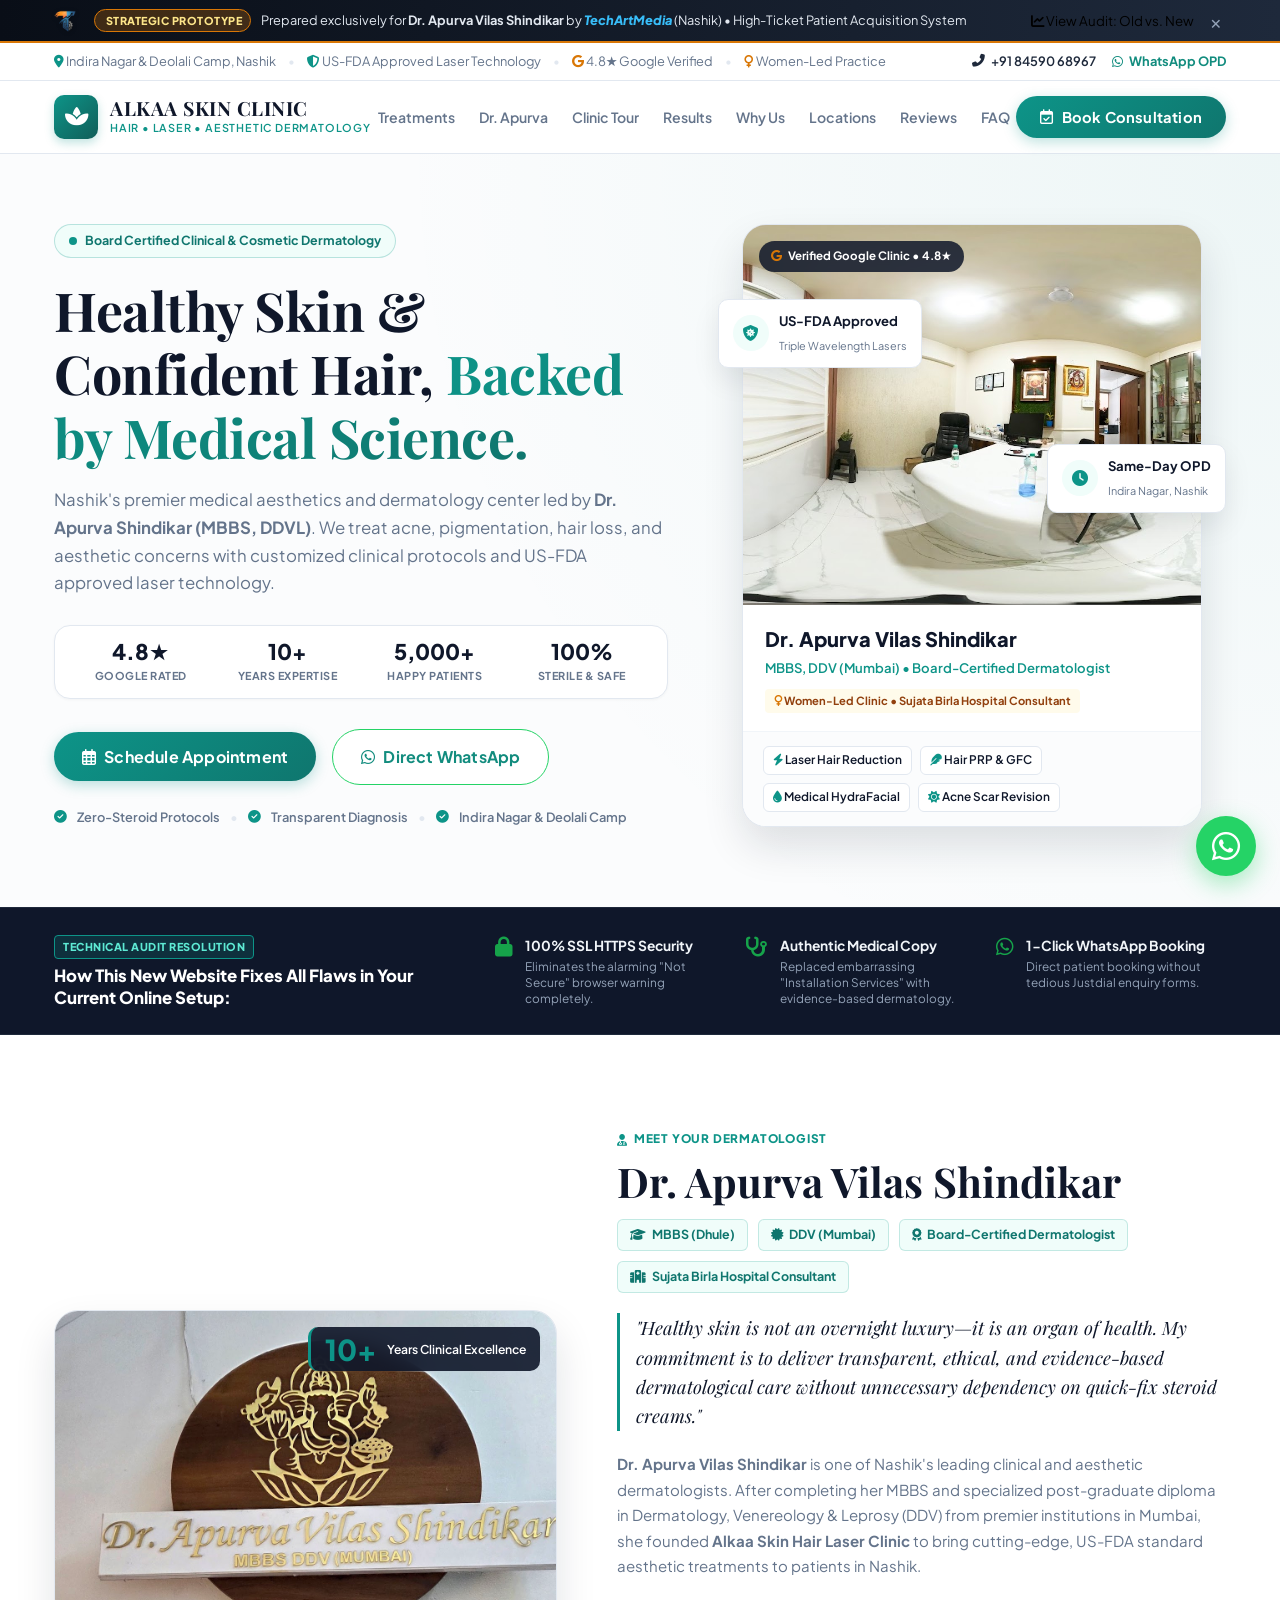
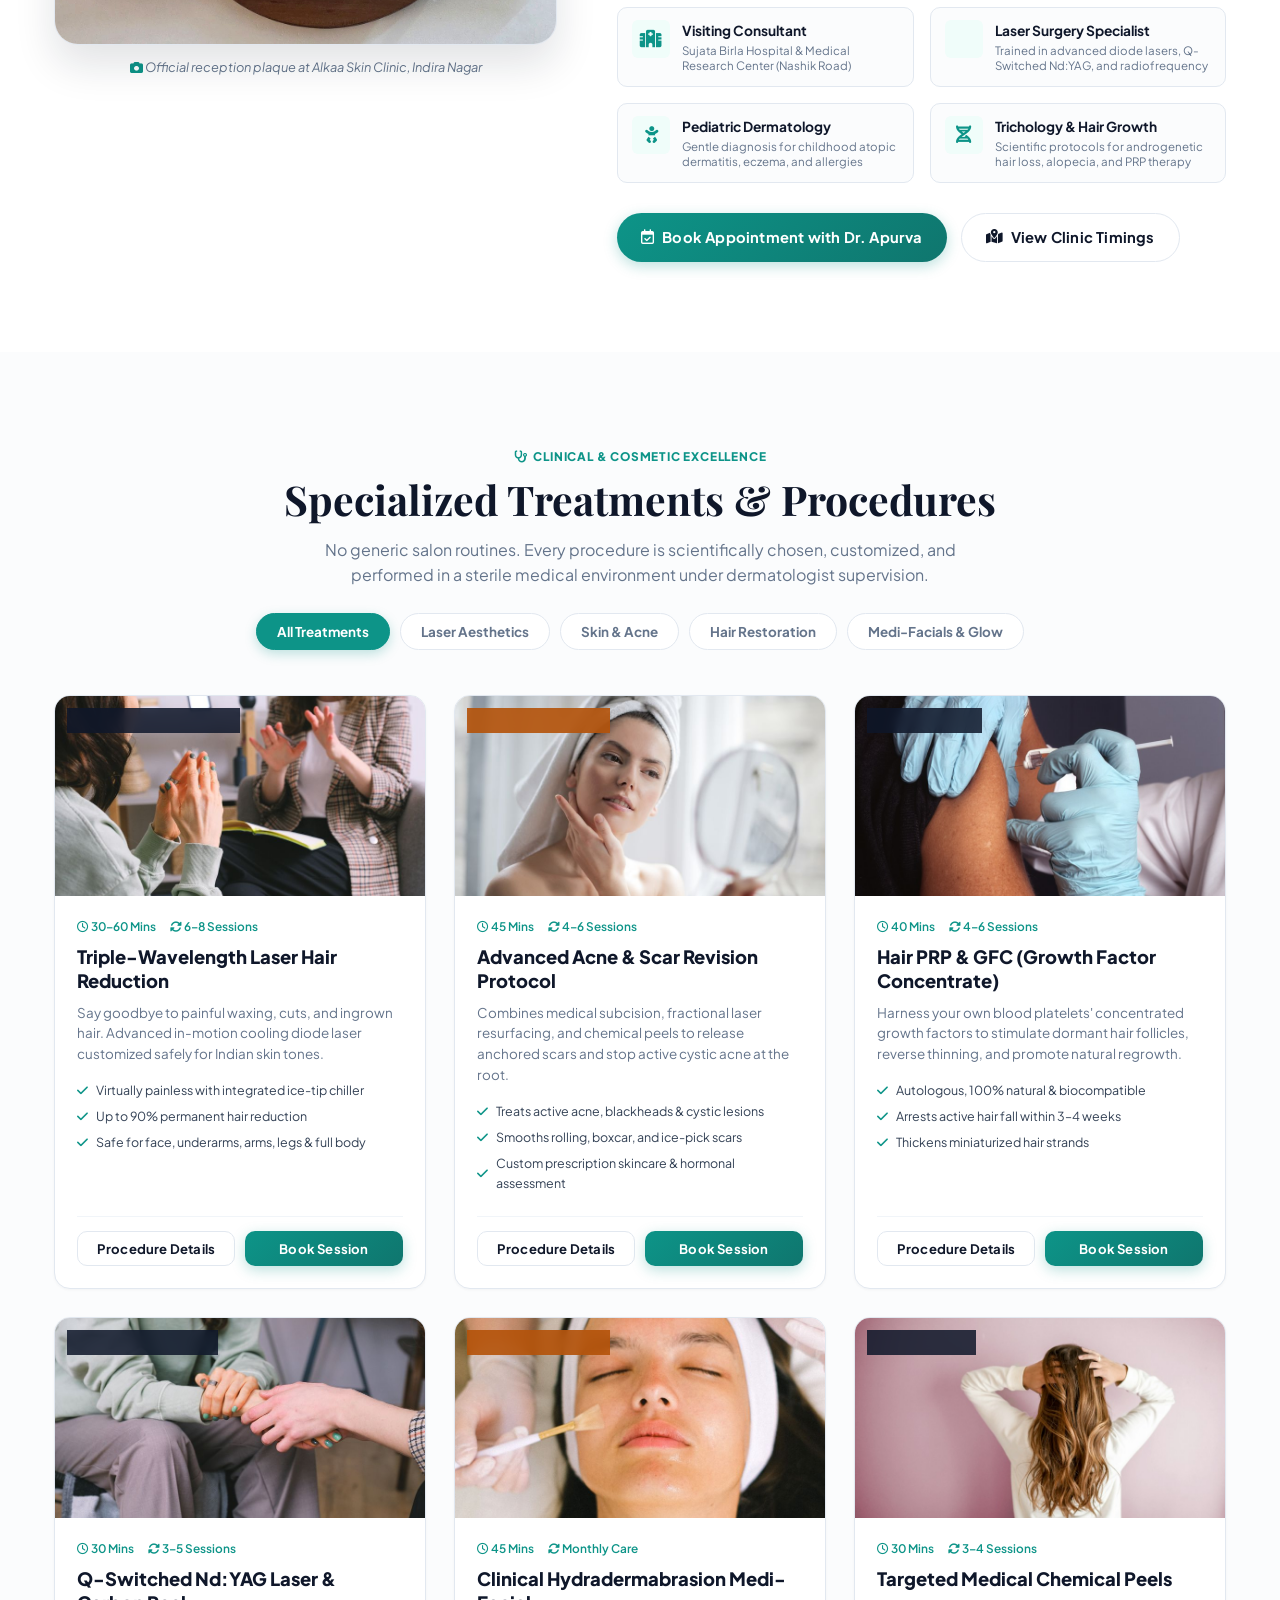
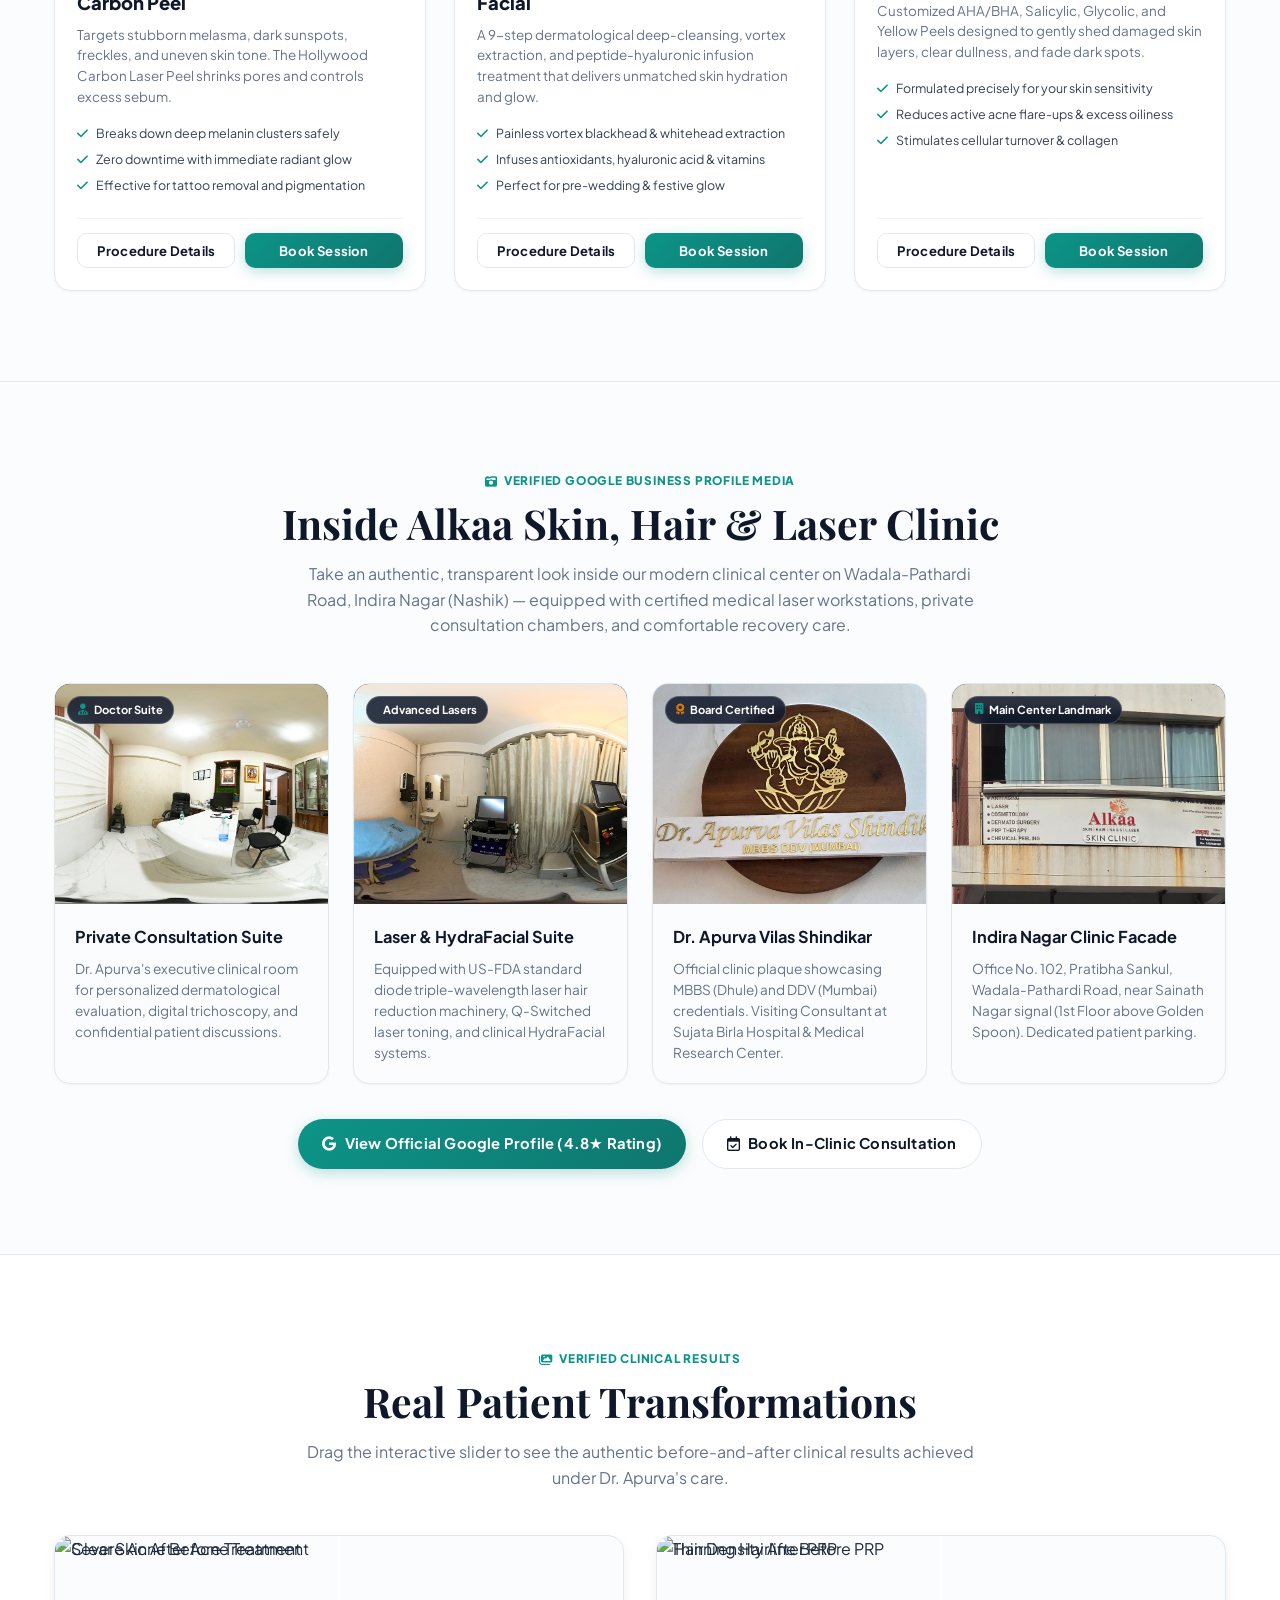
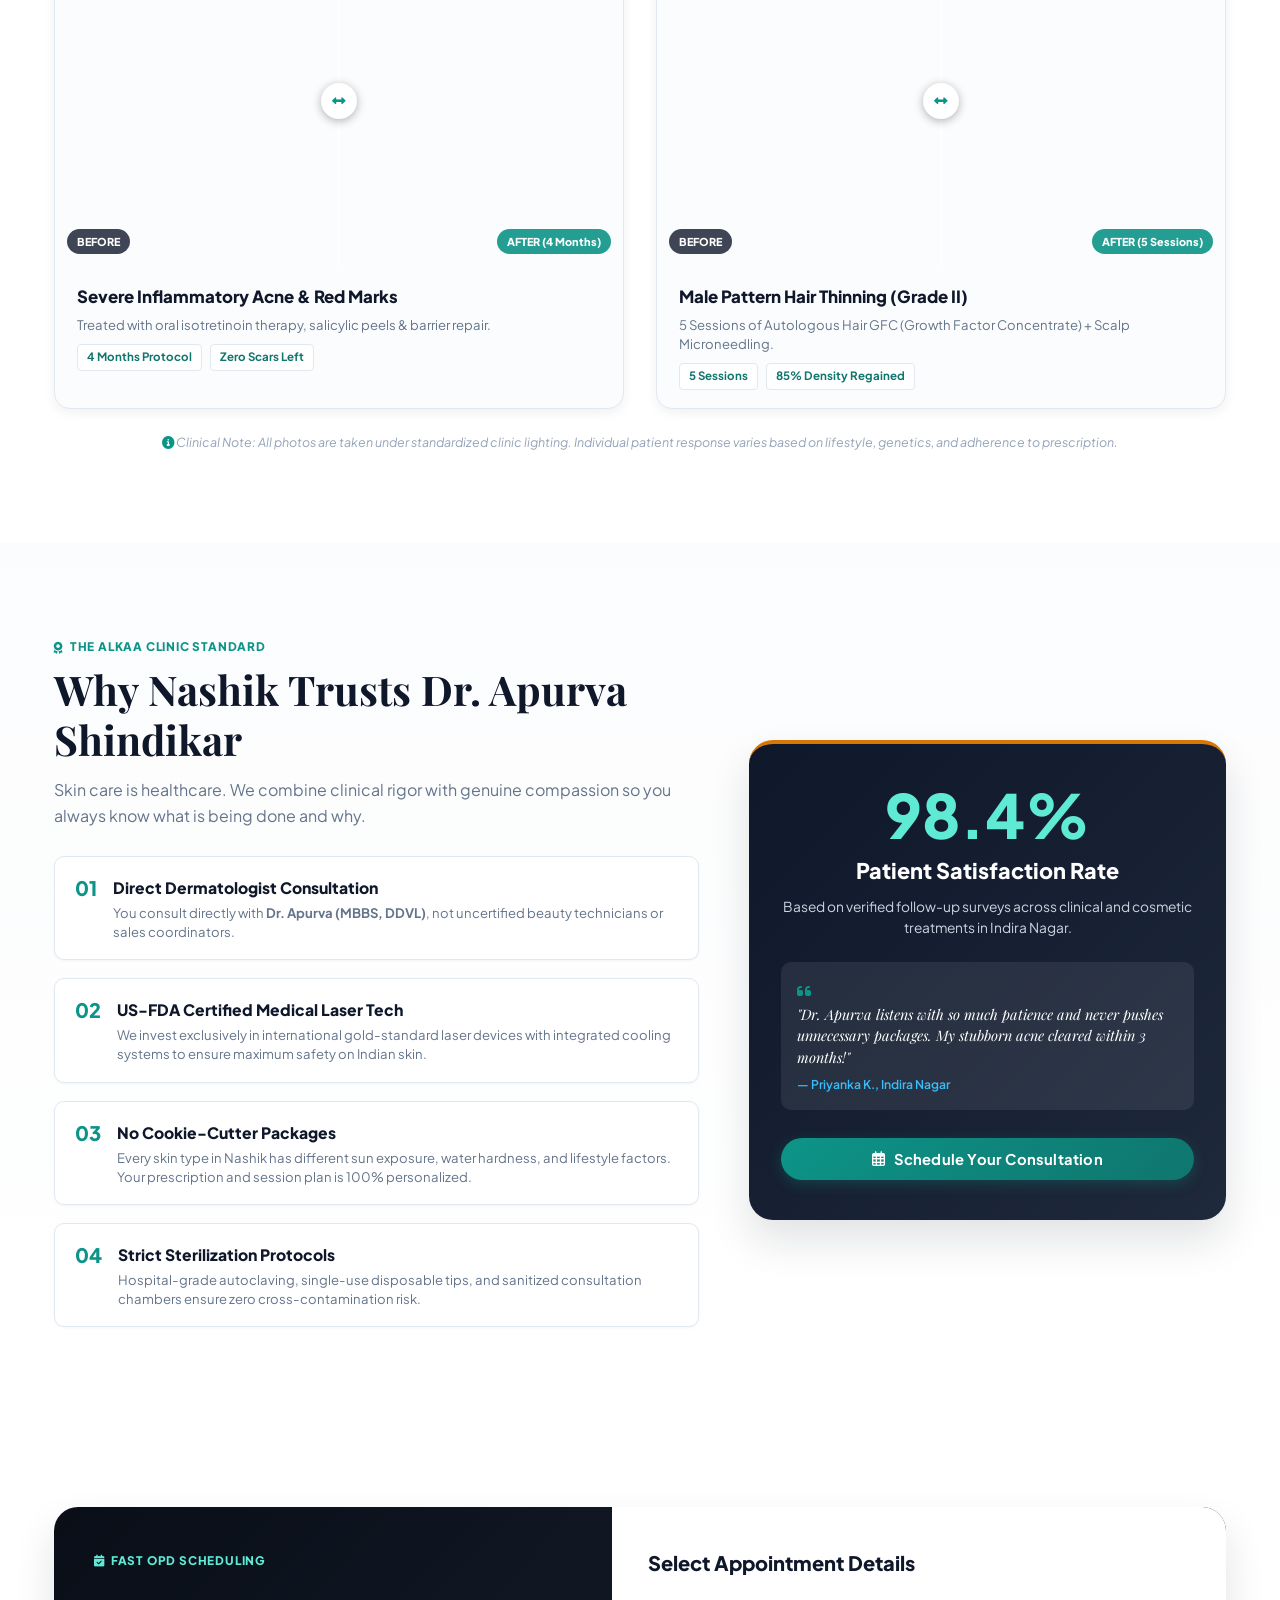
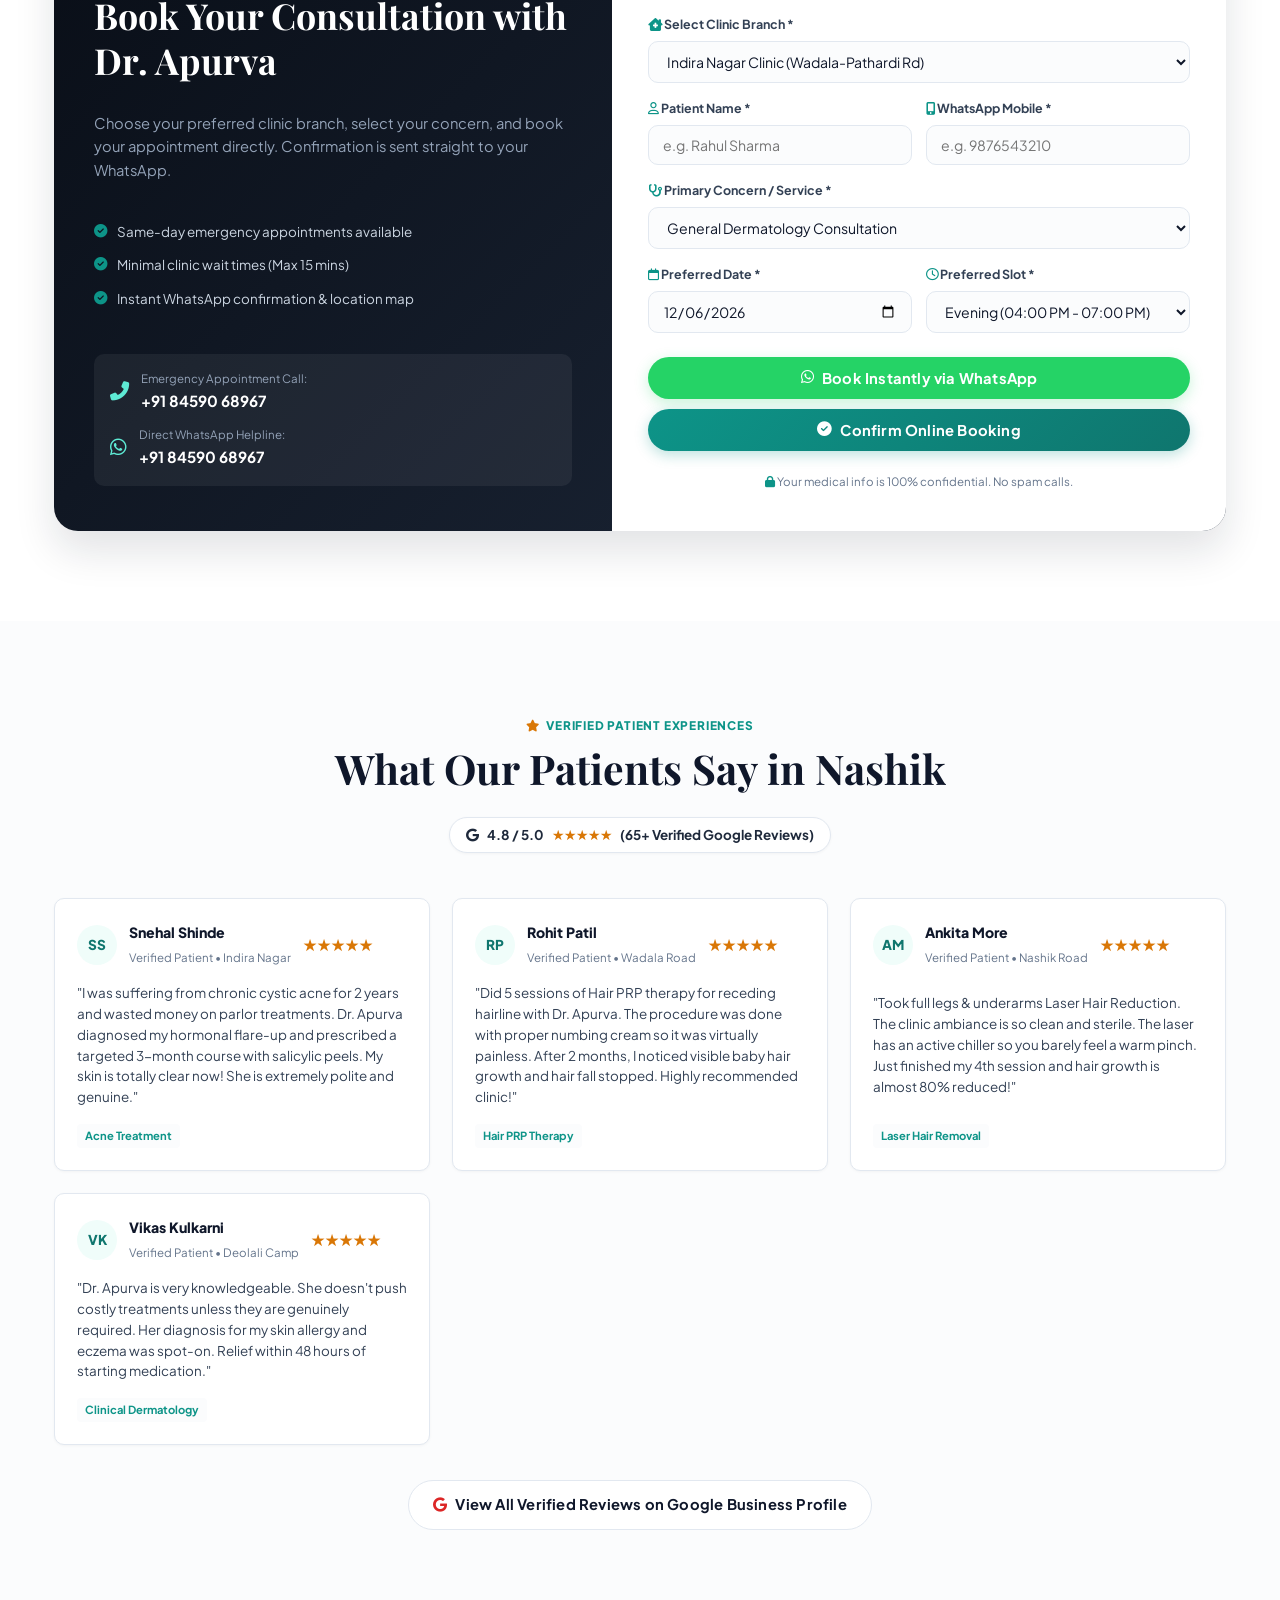
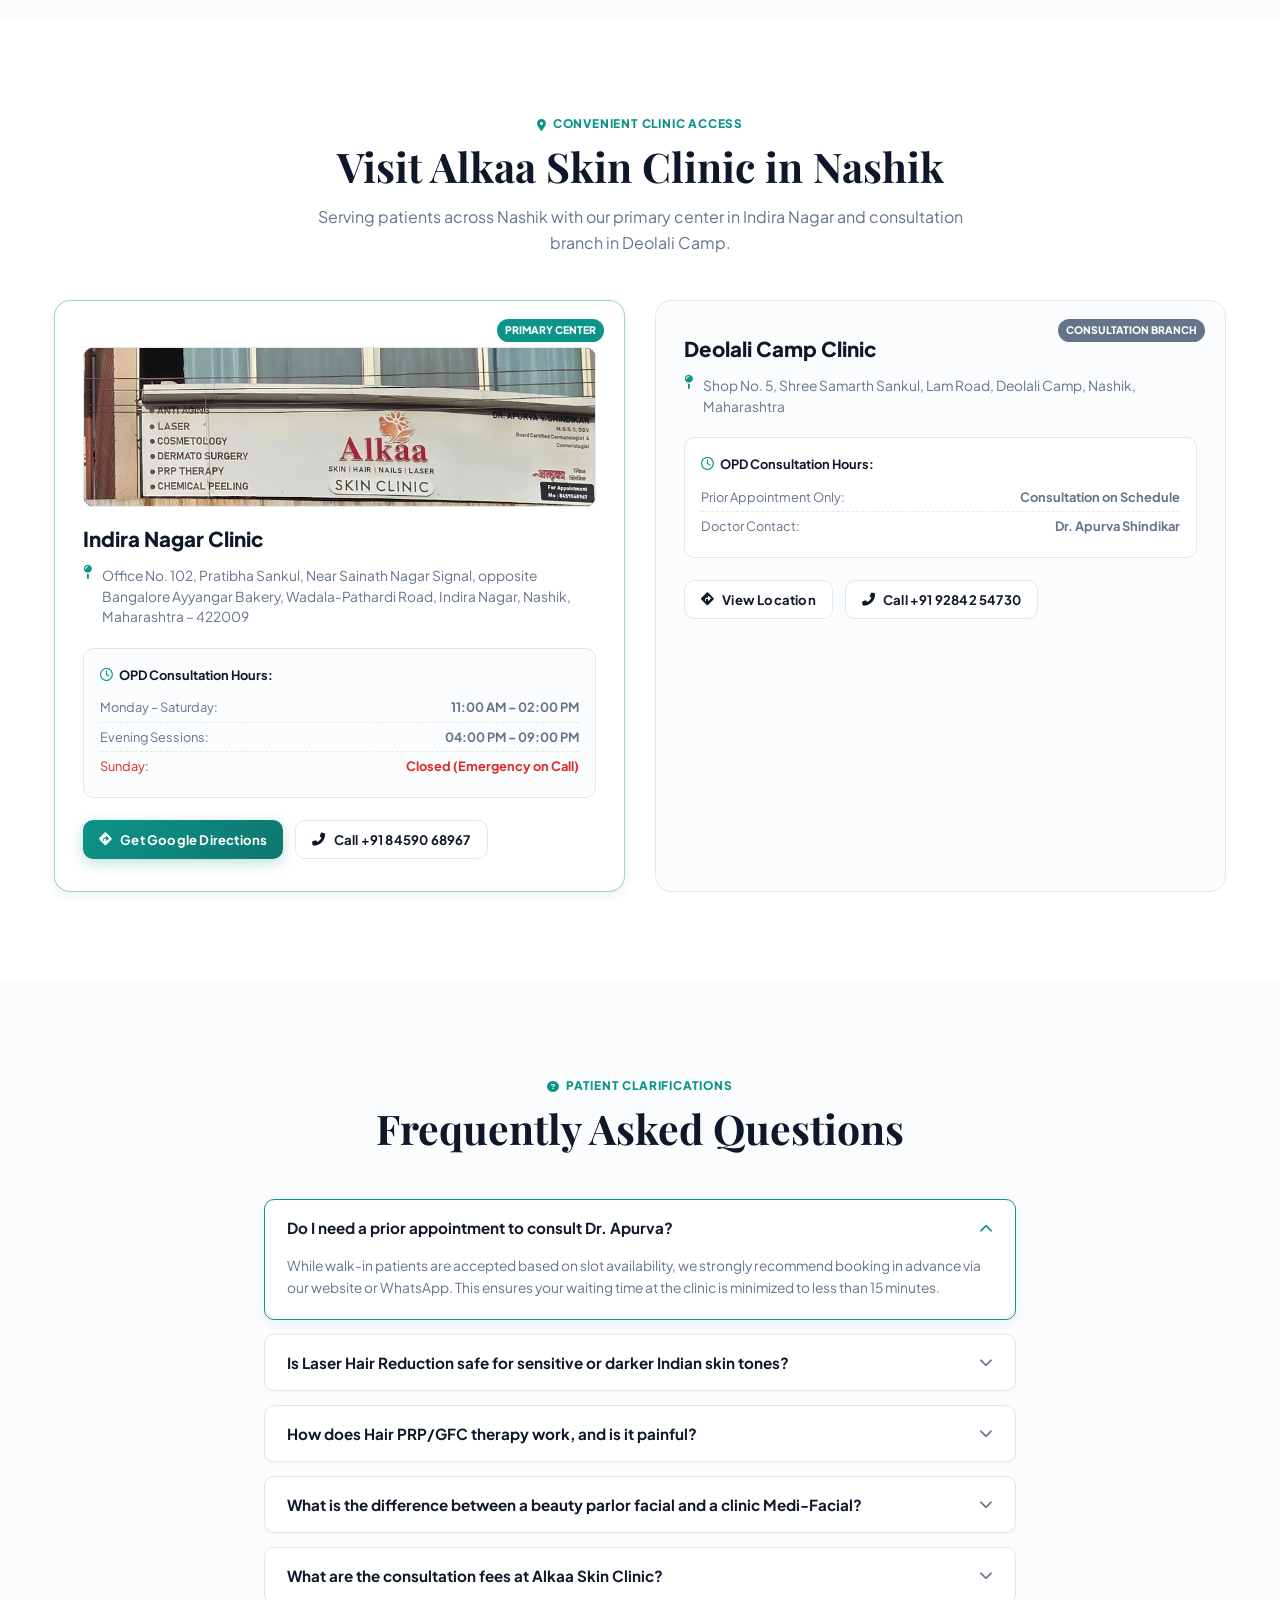
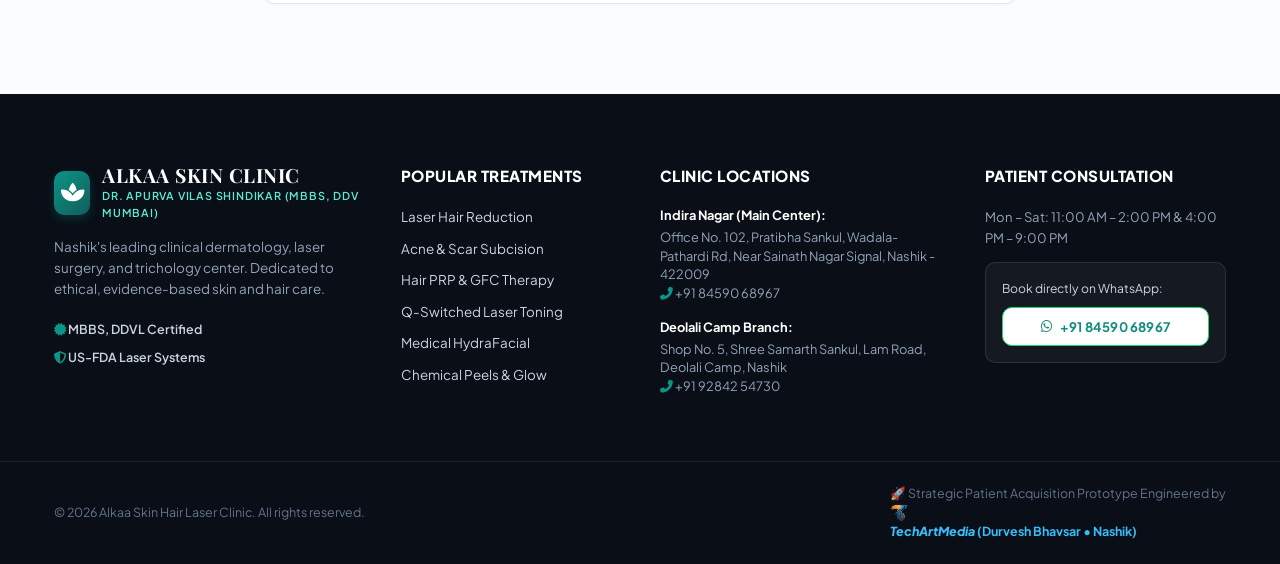
==== commit cd8ca1f2: "fix: pixel-perfect visual alignment, responsive mobile navigation, flawless doctor plaque aspect rat" ====
--- a/index.html
+++ b/index.html
@@ -28,10 +28,7 @@
       <div class="pitch-content">
         <img src="assets/techartmedia_logo.png" alt="TechArtMedia Logo" style="height: 22px; width: auto; object-fit: contain; margin-right: 8px; filter: drop-shadow(0 1px 2px rgba(0,0,0,0.3)); vertical-align: middle;">
         <span class="pitch-badge"><i class="fas fa-sparkles"></i> STRATEGIC PROTOTYPE</span>
-        <span class="pitch-text">
-          Prepared exclusively for <strong>Dr. Apurva Vilas Shindikar</strong> by <em style="font-style: italic; font-weight: 800; color: #38bdf8;">TechArtMedia</em> (Nashik). 
-          100% SSL Secure • High-Ticket Patient Acquisition System.
-        </span>
+        <span class="pitch-text">Prepared exclusively for <strong>Dr. Apurva Vilas Shindikar</strong> by <em style="font-style: italic; font-weight: 800; color: #38bdf8;">TechArtMedia</em> (Nashik) • High-Ticket Patient Acquisition System</span>
       </div>
       <div class="pitch-actions">
         <button class="btn-audit-toggle" id="openAuditModalBtn" aria-label="Open Audit Comparison">
@@ -244,10 +241,10 @@
       <div class="doctor-layout">
         <div class="doctor-portrait">
           <div class="portrait-frame">
-            <img src="assets/client_images/clinic_consultation_room.jpg" alt="Dr. Apurva Vilas Shindikar MBBS DDV Mumbai Official Plaque" class="portrait-img" style="object-fit: cover; object-position: center;">
+            <img src="assets/client_images/clinic_consultation_room.jpg" alt="Dr. Apurva Vilas Shindikar MBBS DDV Mumbai Official Plaque" class="portrait-img">
             <div class="experience-tag">
               <span class="number">10+</span>
-              <span class="text">Years of Clinical Excellence</span>
+              <span class="text">Years Clinical Excellence</span>
             </div>
           </div>
           <div style="margin-top: 12px; text-align: center; font-size: 0.8rem; color: var(--text-muted); font-style: italic;">
@@ -343,7 +340,7 @@
         <!-- Treatment 1: Laser Hair Removal -->
         <div class="treatment-card" data-category="laser">
           <div class="card-img-wrap">
-            <img src="assets/client_images/treatment_laser_hair.jpg" alt="Triple Wavelength Laser Hair Removal" class="treatment-img">
+            <img src="assets/client_images/real_laser_hair.jpg" alt="Triple Wavelength Laser Hair Removal" class="treatment-img">
             <span class="treatment-tag"><i class="fas fa-check-circle"></i> US-FDA Triple Wavelength</span>
           </div>
           <div class="card-body">
@@ -370,7 +367,7 @@
         <!-- Treatment 2: Acne & Scar Revision -->
         <div class="treatment-card" data-category="skin">
           <div class="card-img-wrap">
-            <img src="assets/client_images/treatment_acne_scar.jpg" alt="Clinical Acne Scar Subcision Treatment" class="treatment-img">
+            <img src="assets/client_images/real_acne_clinic.jpg" alt="Clinical Acne Scar Subcision Treatment" class="treatment-img">
             <span class="treatment-tag gold"><i class="fas fa-microscope"></i> Clinical Dermatology</span>
           </div>
           <div class="card-body">
@@ -424,7 +421,7 @@
         <!-- Treatment 4: Q-Switched Laser Toning -->
         <div class="treatment-card" data-category="laser">
           <div class="card-img-wrap">
-            <img src="assets/client_images/treatment_qswitch_laser.jpg" alt="Q-Switched Nd:YAG Laser Pigmentation Toning" class="treatment-img">
+            <img src="assets/client_images/real_laser_toning.jpg" alt="Q-Switched Nd:YAG Laser Pigmentation Toning" class="treatment-img">
             <span class="treatment-tag"><i class="fas fa-bullseye"></i> Pigmentation Reversal</span>
           </div>
           <div class="card-body">
@@ -451,7 +448,7 @@
         <!-- Treatment 5: Medical HydraFacial -->
         <div class="treatment-card" data-category="facial">
           <div class="card-img-wrap">
-            <img src="assets/client_images/treatment_hydrafacial.jpg" alt="Medical HydraFacial Hydradermabrasion" class="treatment-img">
+            <img src="assets/client_images/real_hydrafacial.jpg" alt="Medical HydraFacial Hydradermabrasion" class="treatment-img">
             <span class="treatment-tag gold"><i class="fas fa-tint"></i> Medi-Facials & Glow</span>
           </div>
           <div class="card-body">
@@ -490,17 +487,6 @@
             <p class="treatment-excerpt">
               Customized AHA/BHA, Salicylic, Glycolic, and Yellow Peels designed to gently shed damaged skin layers, clear dullness, and fade dark spots.
             </p>
-            <ul class="card-features">
-              <li><i class="fas fa-check text-teal"></i> Formulated precisely for your skin sensitivity</li>
-              <li><i class="fas fa-check text-teal"></i> Reduces active acne flare-ups & excess oiliness</li>
-              <li><i class="fas fa-check text-teal"></i> Stimulates cellular turnover & collagen</li>
-            </ul>
-            <div class="card-footer-action">
-              <button class="btn btn-sm btn-outline view-details-btn" data-id="peels">Procedure Details</button>
-              <button class="btn btn-sm btn-primary open-booking-btn" data-service="Chemical Peels">Book Session</button>
-            </div>
-          </div>
-        </div>
             <ul class="card-features">
               <li><i class="fas fa-check text-teal"></i> Formulated precisely for your skin sensitivity</li>
               <li><i class="fas fa-check text-teal"></i> Reduces active acne flare-ups & excess oiliness</li>
--- a/styles.css
+++ b/styles.css
@@ -199,14 +199,15 @@
   justify-content: space-between;
   align-items: center;
   gap: 12px;
-  flex-wrap: wrap;
+  flex-wrap: nowrap;
 }
 
 .pitch-content {
   display: flex;
   align-items: center;
   gap: 10px;
-  flex-wrap: wrap;
+  min-width: 0;
+  flex: 1;
 }
 
 .pitch-badge {
@@ -218,11 +219,23 @@
   font-size: 0.68rem;
   font-weight: 800;
   letter-spacing: 0.5px;
+  flex-shrink: 0;
+}
+
+.pitch-text {
+  font-size: 0.8rem;
+  color: #e2e8f0;
+  white-space: nowrap;
+  overflow: hidden;
+  text-overflow: ellipsis;
 }
 
 .pitch-actions {
   display: flex;
   align-items: center;
+  gap: 12px;
+  flex-shrink: 0;
+}
   gap: 12px;
 }
 
@@ -627,13 +640,15 @@
 }
 
 .metric-left {
-  bottom: 90px;
-  left: -28px;
+  top: 75px;
+  left: -24px;
+  bottom: auto;
 }
 
 .metric-right {
-  top: 40px;
+  top: 220px;
   right: -24px;
+  bottom: auto;
   animation-delay: 2s;
 }
 
@@ -746,31 +761,35 @@
 
 .portrait-frame {
   position: relative;
+  width: 100%;
+  aspect-ratio: 3 / 2;
   border-radius: var(--radius-xl);
   overflow: hidden;
   box-shadow: var(--shadow-xl);
   border: 1px solid var(--border);
+  background: #f8fafc;
 }
 
 .portrait-img {
   width: 100%;
-  height: 520px;
+  height: 100%;
   object-fit: cover;
+  display: block;
 }
 
 .experience-tag {
   position: absolute;
-  bottom: 24px;
-  left: 24px;
+  top: 16px;
+  right: 16px;
   background: rgba(15, 23, 42, 0.9);
   backdrop-filter: blur(10px);
   color: #ffffff;
-  padding: 12px 18px;
+  padding: 8px 14px;
   border-radius: var(--radius-md);
-  border-left: 4px solid var(--primary);
-  display: flex;
-  align-items: center;
-  gap: 12px;
+  border-left: 3px solid var(--primary);
+  display: flex;
+  align-items: center;
+  gap: 10px;
 }
 
 .experience-tag .number {
@@ -2251,9 +2270,9 @@
 /* ==================== RESPONSIVE DESIGN ==================== */
 @media (max-width: 1024px) {
   .hero-grid { grid-template-columns: 1fr; gap: 40px; }
-  .visual-card-wrapper { max-width: 480px; }
+  .visual-card-wrapper { max-width: 480px; margin: 0 auto; }
   .doctor-layout { grid-template-columns: 1fr; }
-  .portrait-img { height: 420px; }
+  .floating-metric-box { display: none !important; }
   .booking-card-wrapper { grid-template-columns: 1fr; }
   .footer-grid { grid-template-columns: 1fr 1fr; }
   .tour-grid { grid-template-columns: repeat(2, 1fr); }
@@ -2262,7 +2281,32 @@
 @media (max-width: 768px) {
   .top-bar { display: none; }
   
-  .mobile-hamburger { display: block; }
+  .nav-cta .open-booking-btn { display: none !important; }
+  .brand-subtitle { display: none; }
+  .mobile-hamburger { display: flex; align-items: center; justify-content: center; margin-left: auto; }
+  
+  .pitch-container {
+    flex-direction: column;
+    gap: 8px;
+    text-align: center;
+  }
+  .pitch-text {
+    white-space: normal;
+    font-size: 0.76rem;
+  }
+  
+  .hero-title {
+    font-size: 1.85rem;
+    line-height: 1.25;
+  }
+  
+  .hero-stats-row {
+    grid-template-columns: 1fr 1fr;
+    gap: 8px;
+    padding: 10px;
+  }
+  .stat-val { font-size: 1.15rem; }
+  .stat-lbl { font-size: 0.62rem; }
   
   .nav-menu {
     position: fixed;
@@ -2282,7 +2326,6 @@
     display: flex;
   }
   
-  .hero-stats-row { grid-template-columns: 1fr 1fr; gap: 10px; }
   .tour-grid { grid-template-columns: 1fr; }
   .slider-showcase-grid { grid-template-columns: 1fr; }
   .why-grid { grid-template-columns: 1fr; }
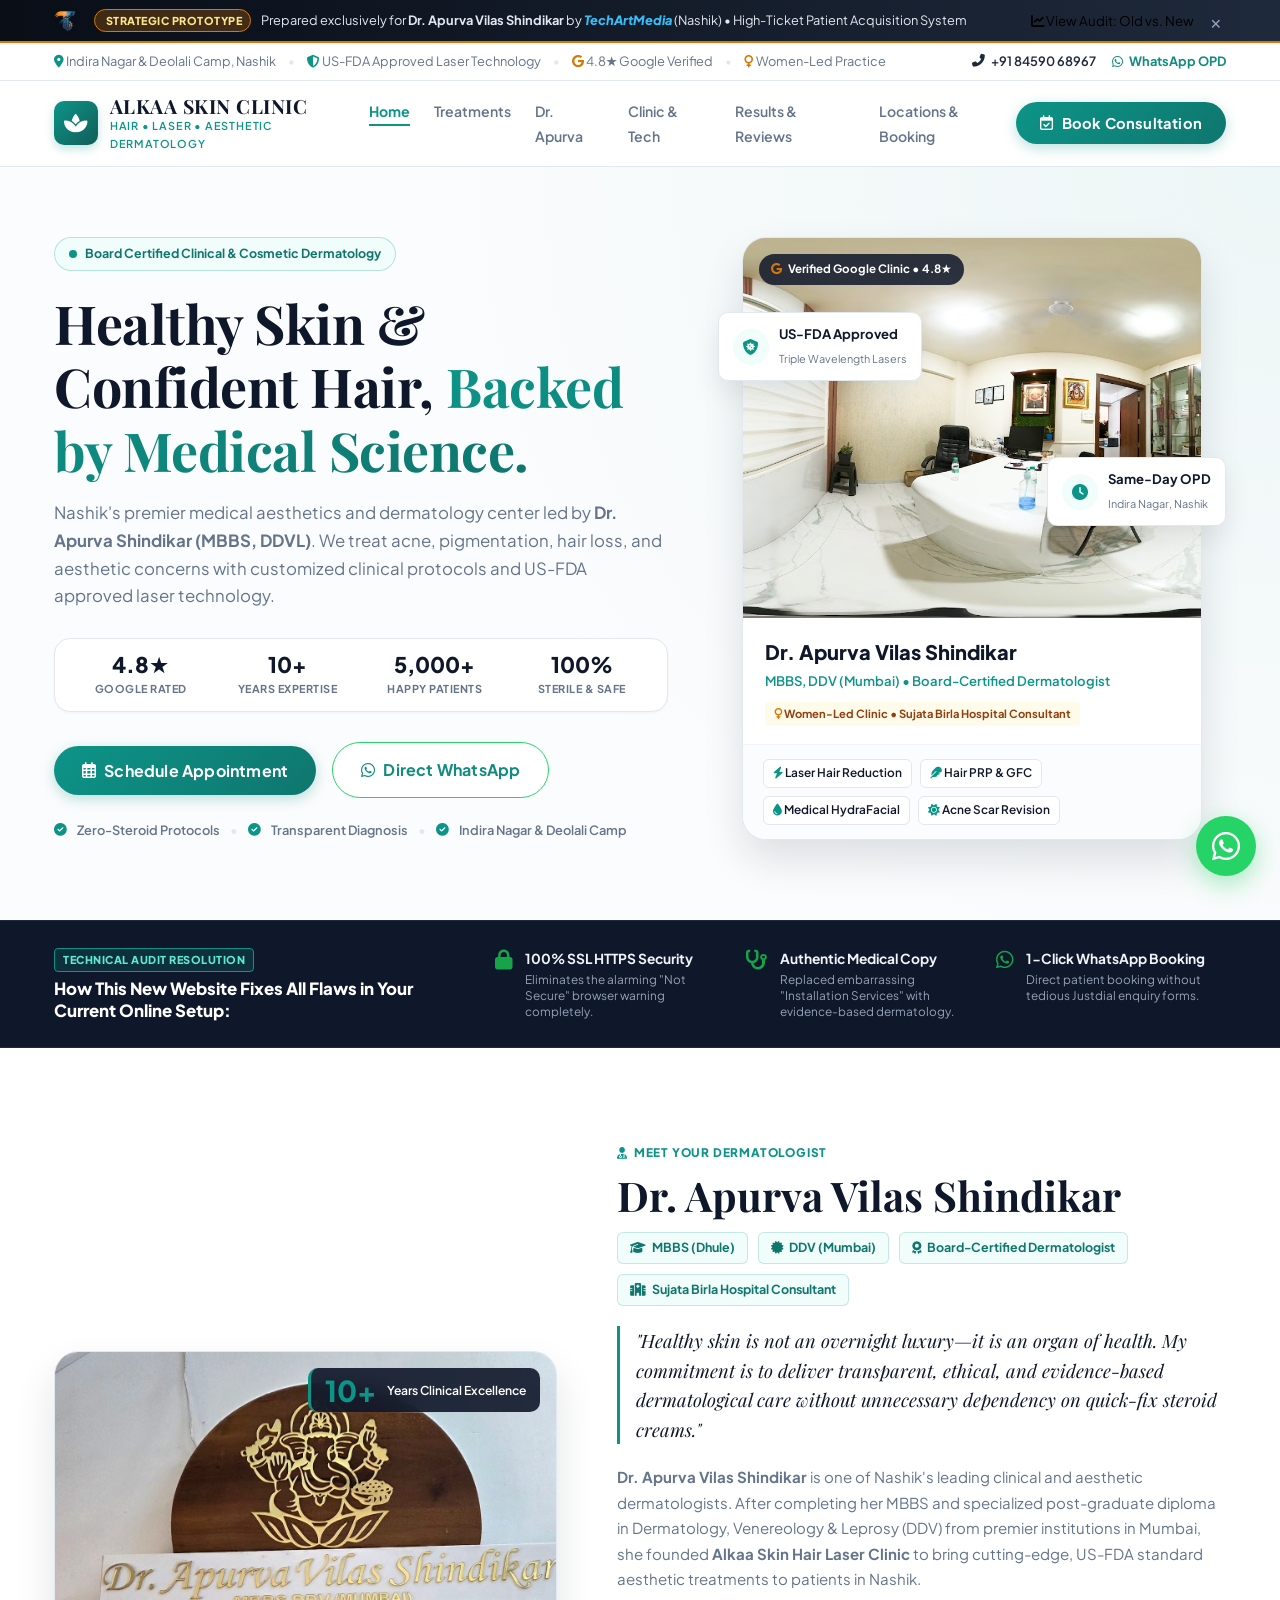
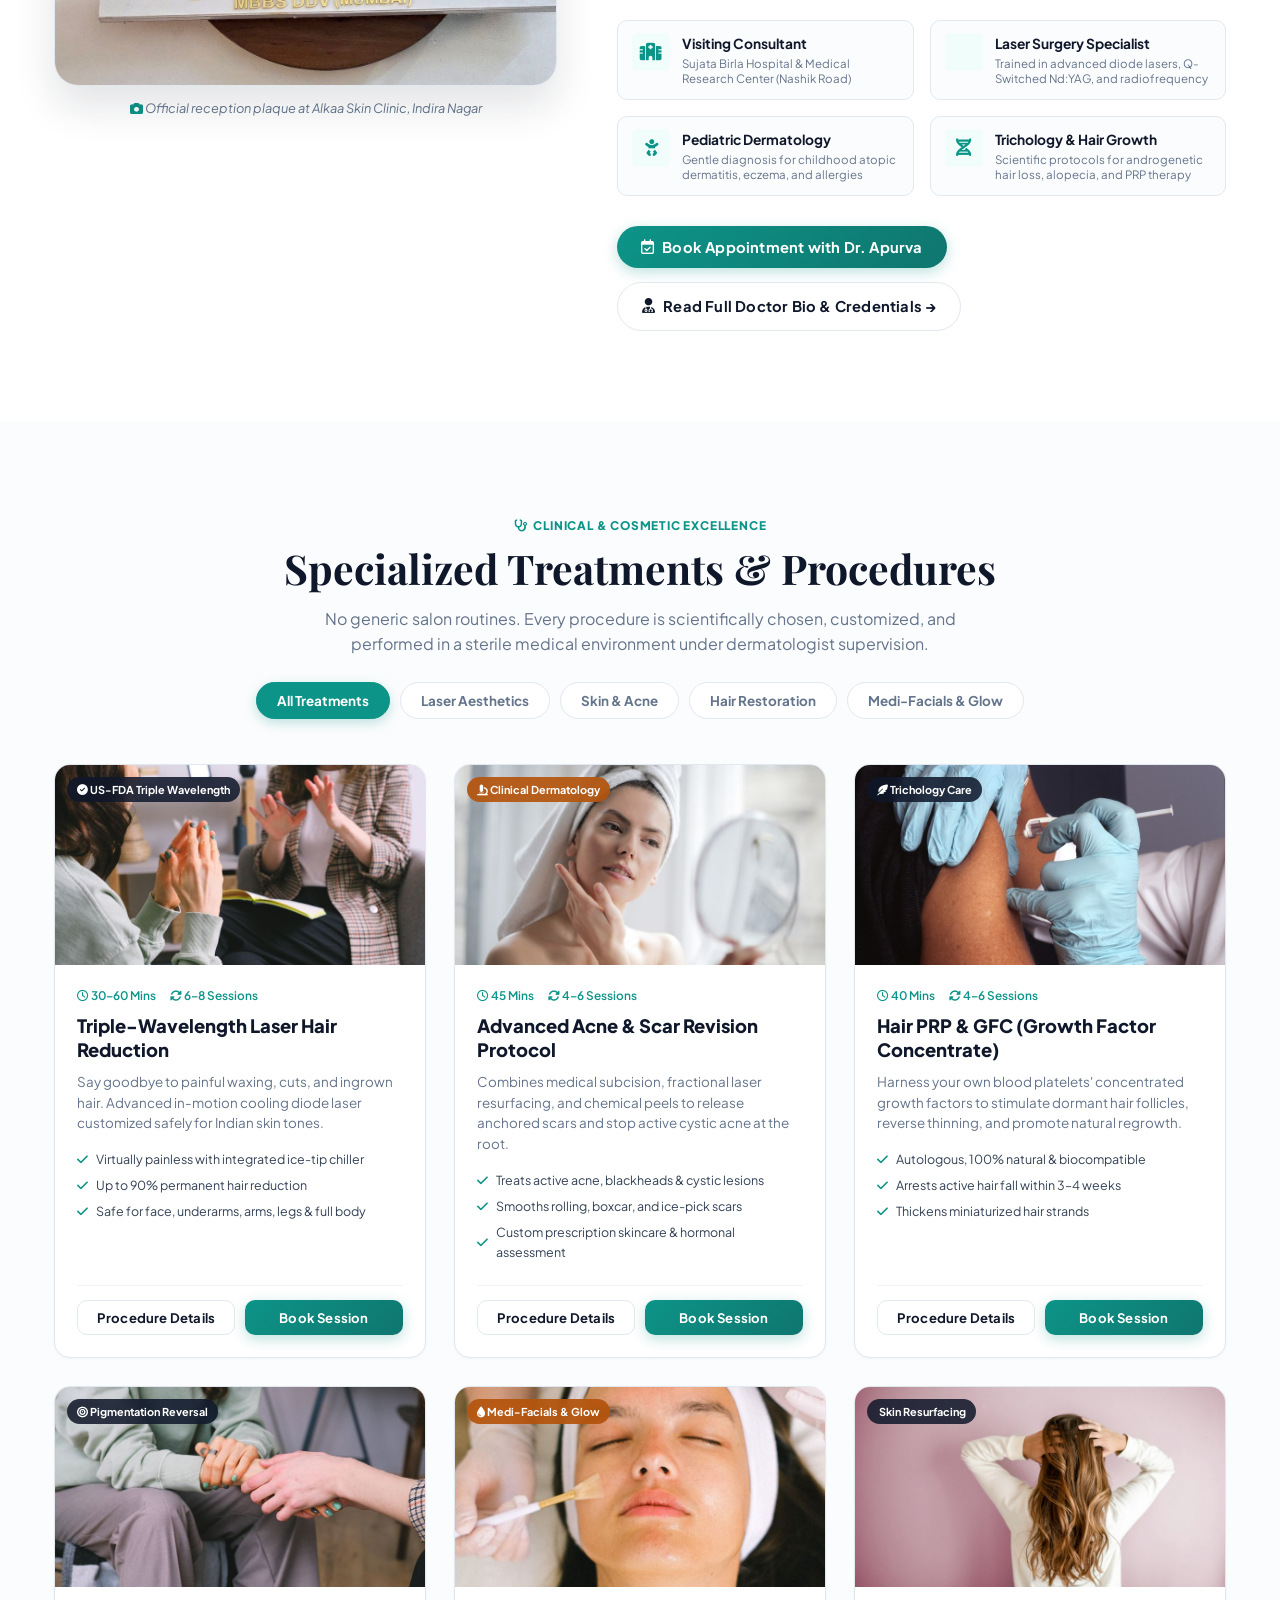
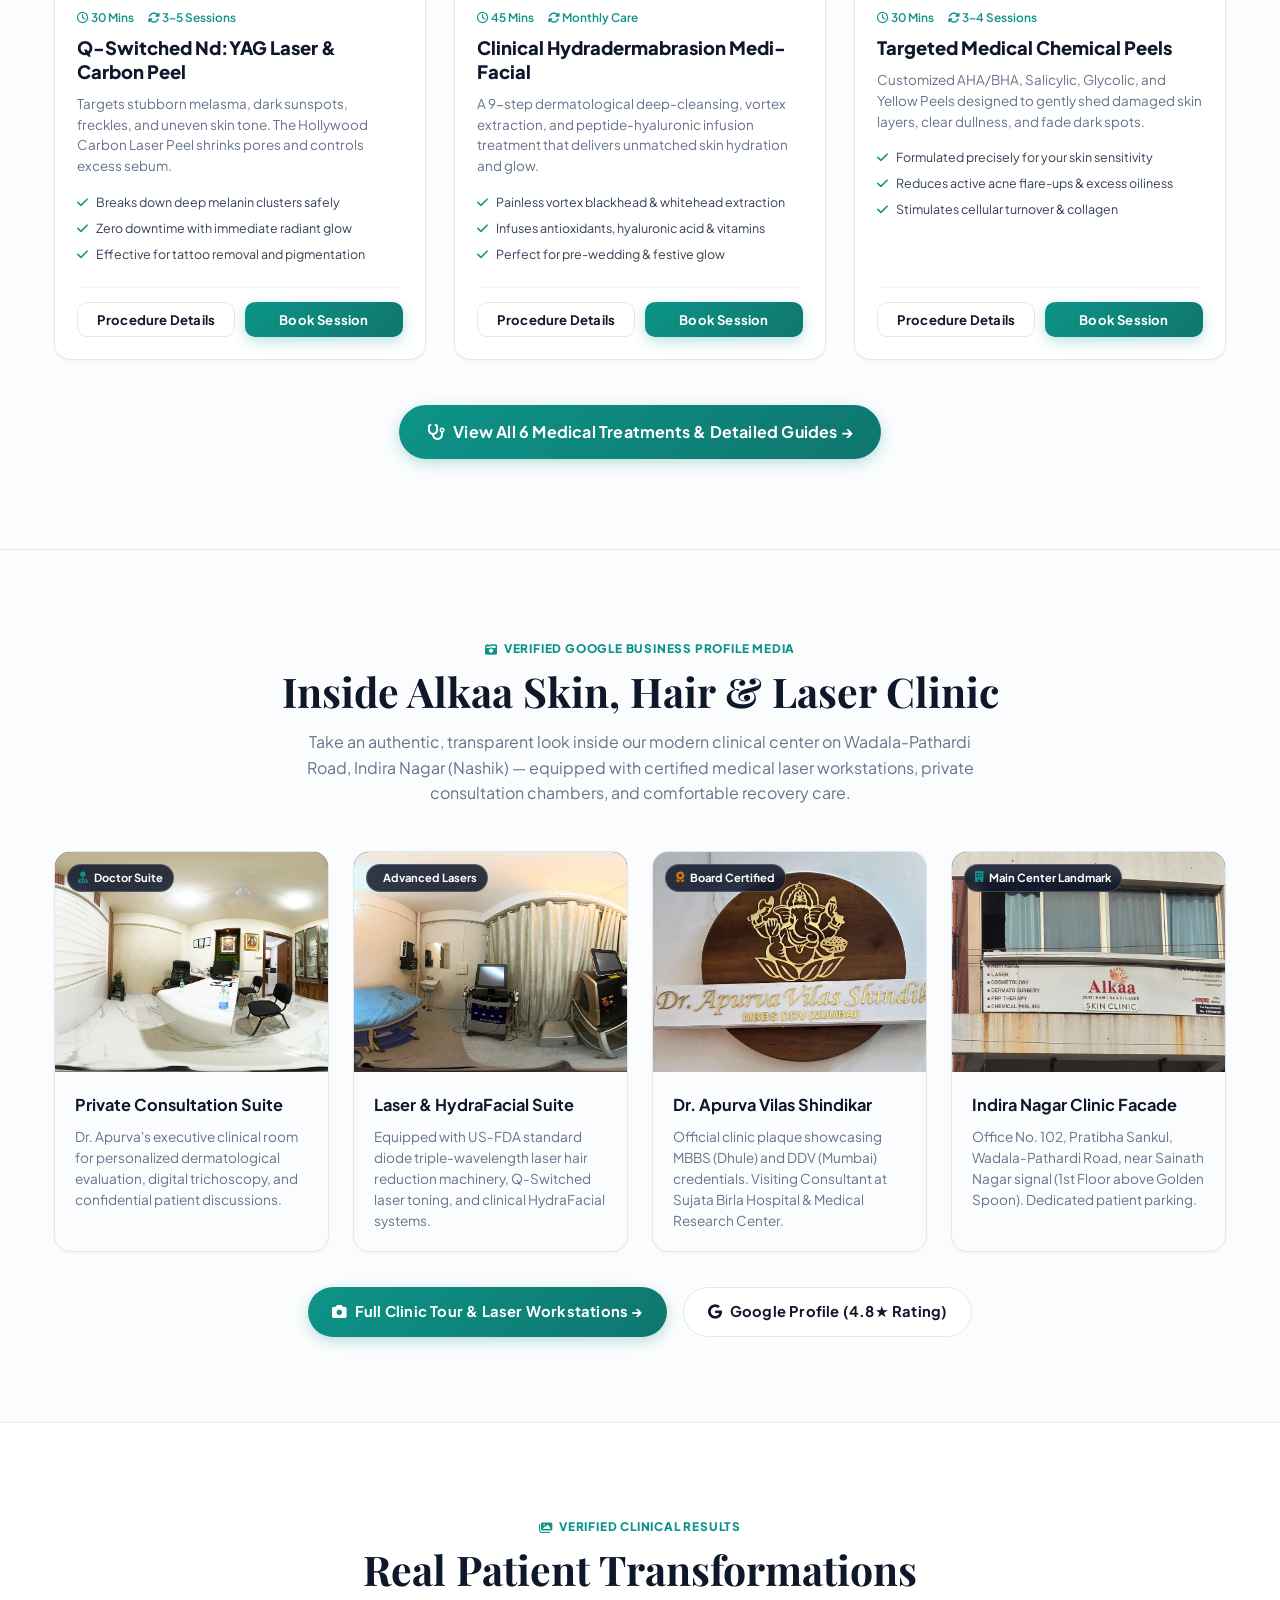
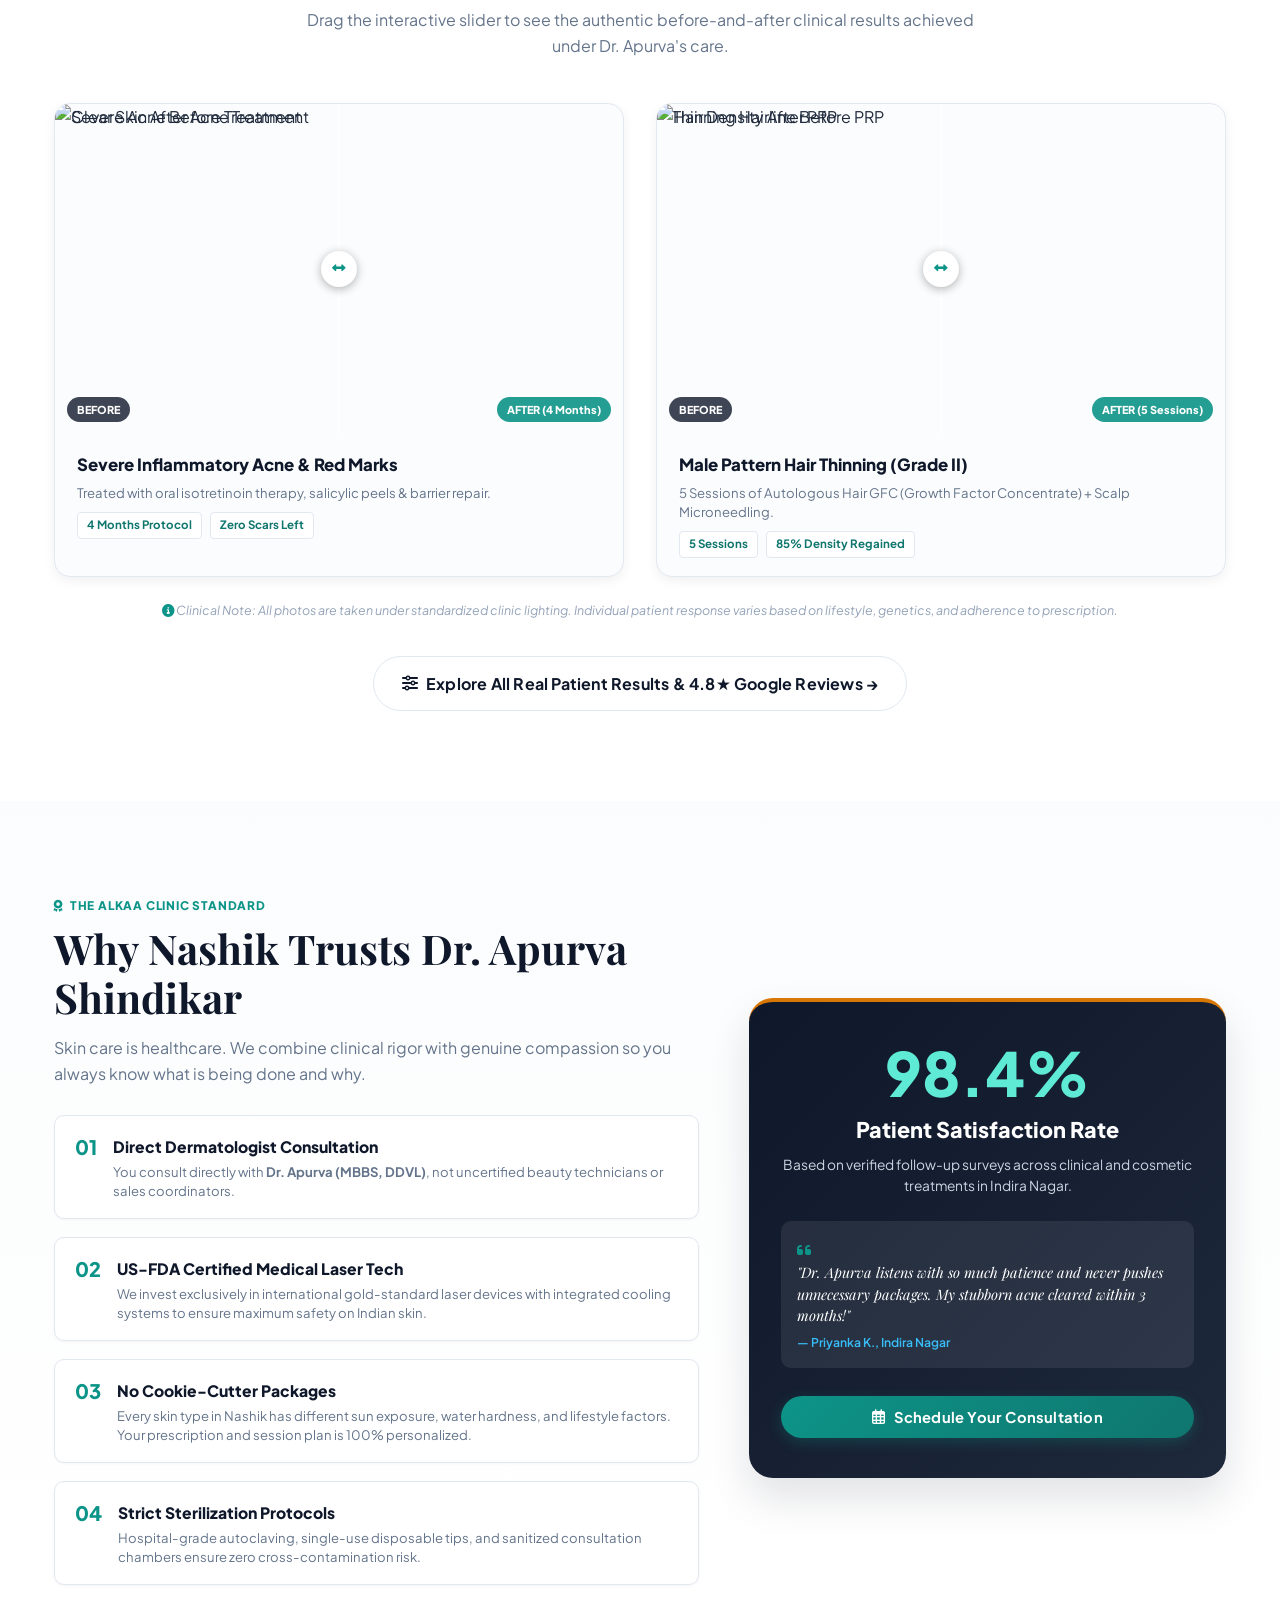
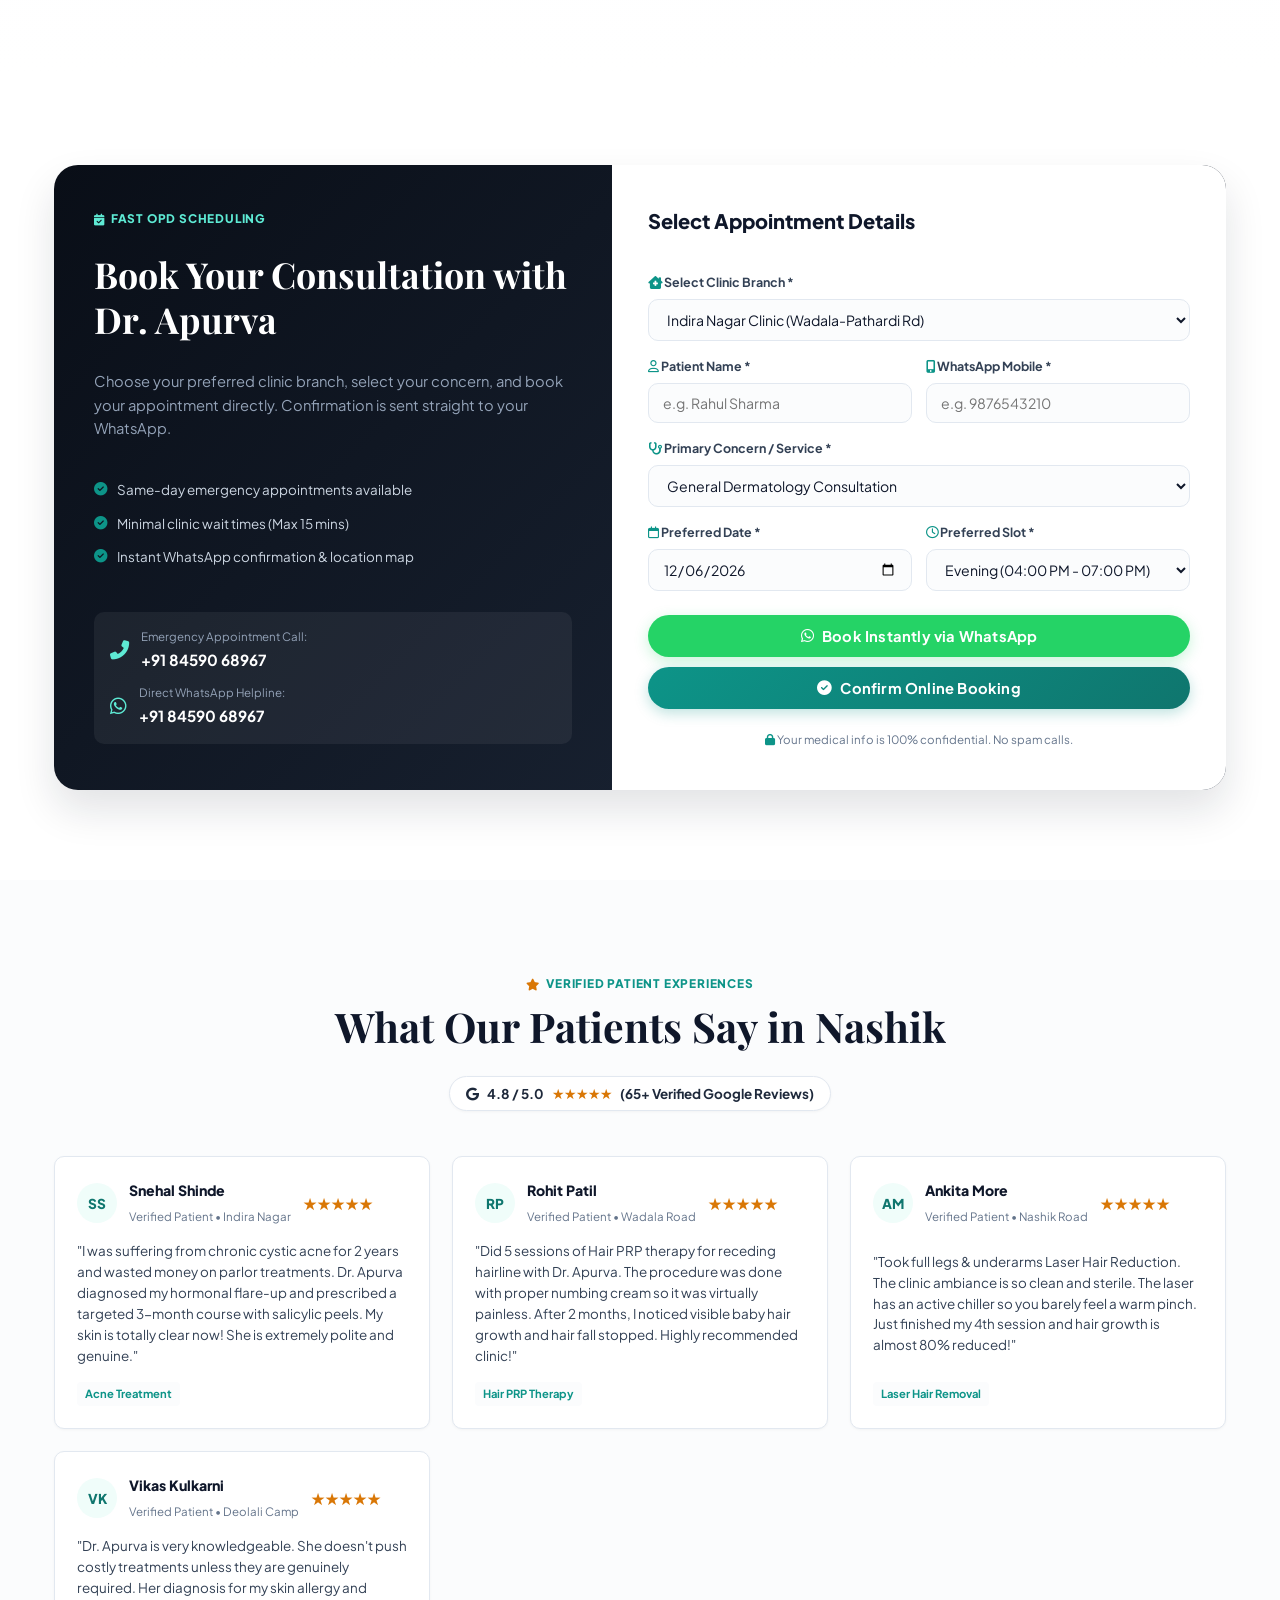
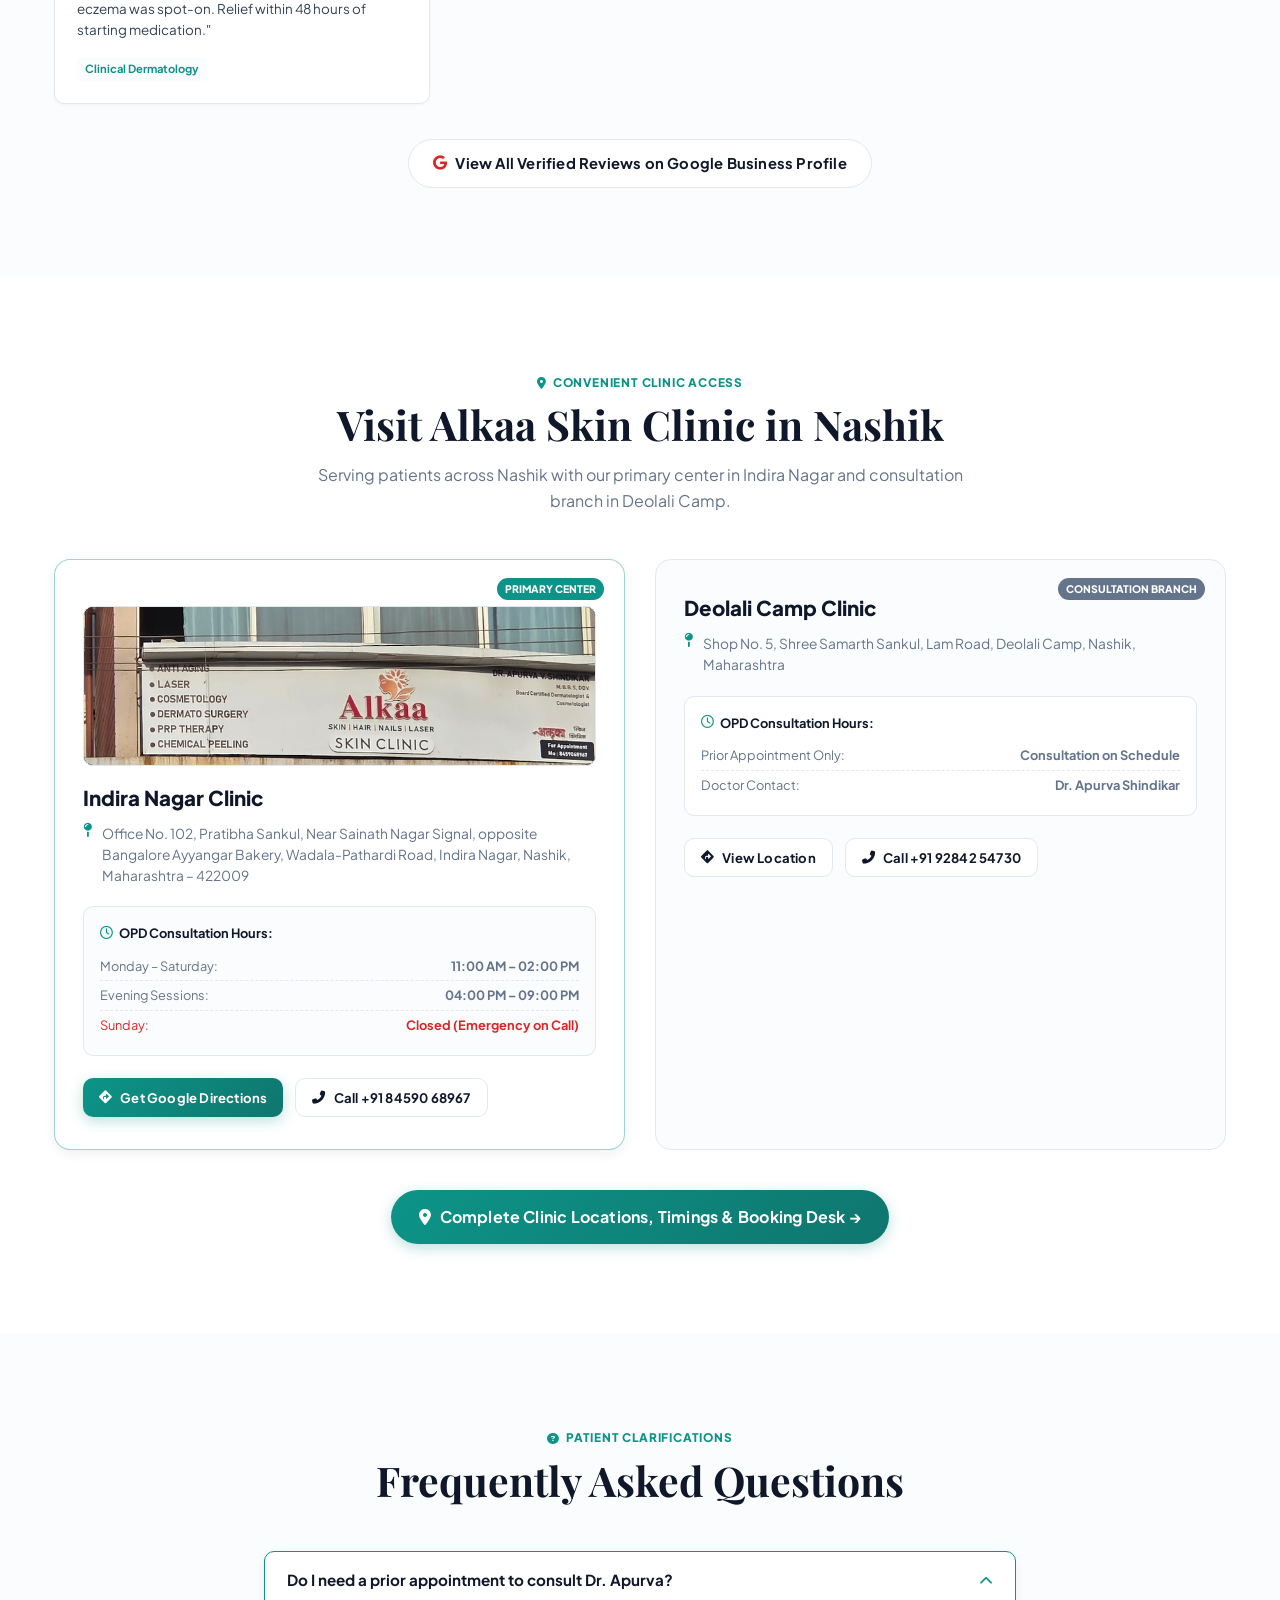
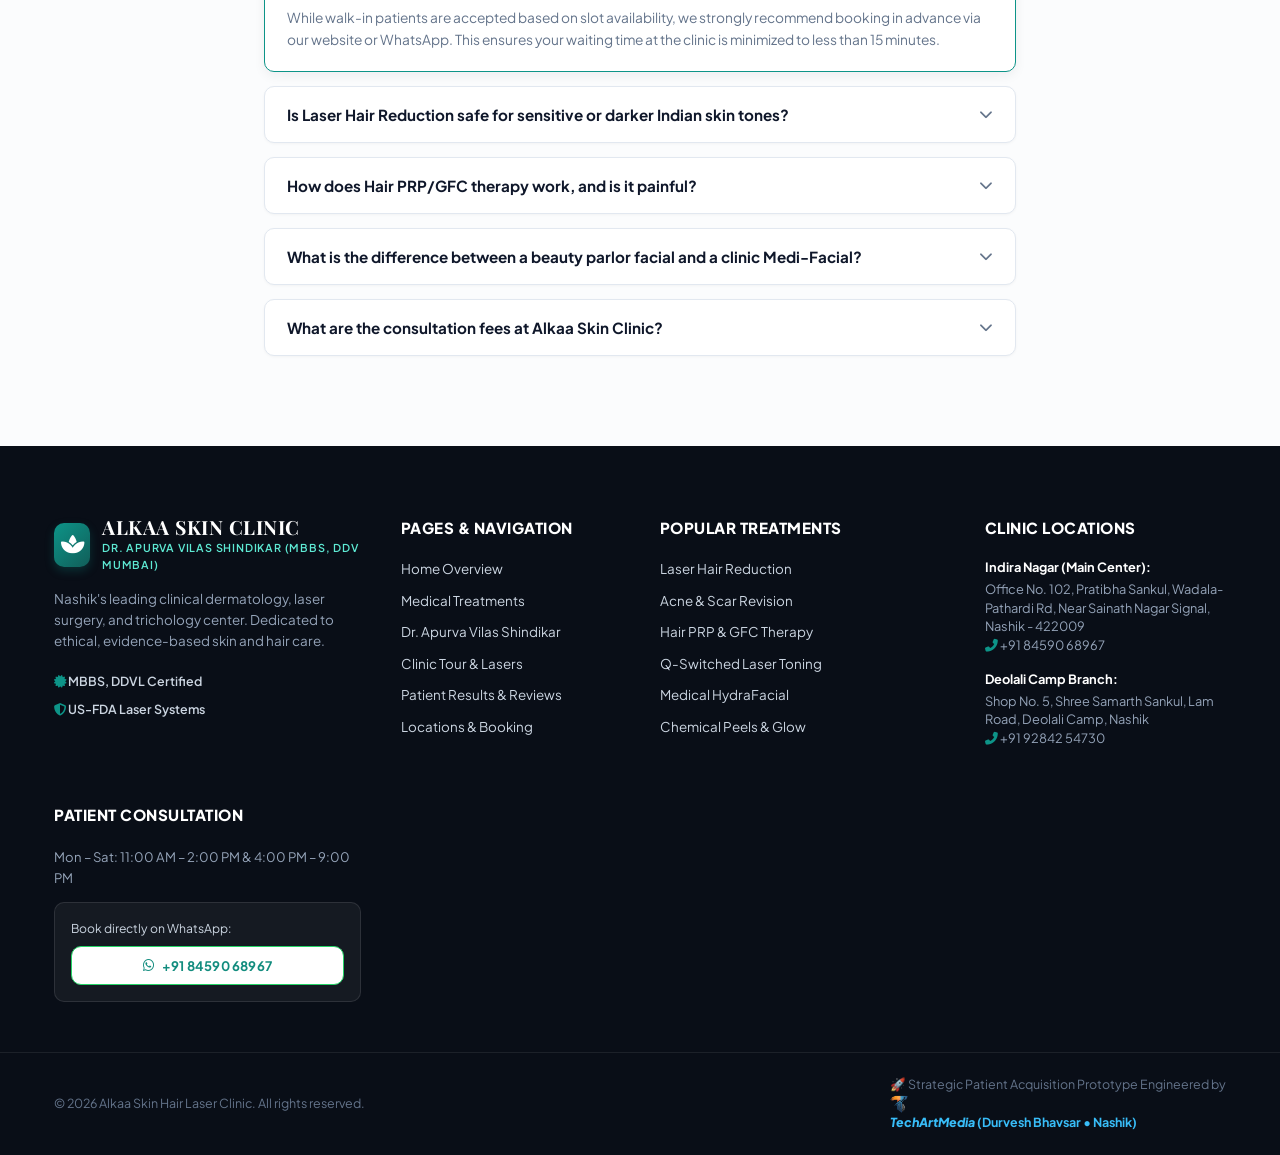
==== commit 86ebdb3c: "feat: complete multi-page architecture with dedicated pages, executive page title layouts, and zero " ====
--- a/index.html
+++ b/index.html
@@ -72,14 +72,12 @@
       </a>
 
       <ul class="nav-menu" id="navMenu">
-        <li><a href="#treatments" class="nav-link">Treatments</a></li>
-        <li><a href="#doctor" class="nav-link">Dr. Apurva</a></li>
-        <li><a href="#clinic-tour" class="nav-link">Clinic Tour</a></li>
-        <li><a href="#before-after" class="nav-link">Results</a></li>
-        <li><a href="#why-us" class="nav-link">Why Us</a></li>
-        <li><a href="#locations" class="nav-link">Locations</a></li>
-        <li><a href="#reviews" class="nav-link">Reviews</a></li>
-        <li><a href="#faq" class="nav-link">FAQ</a></li>
+        <li><a href="index.html" class="nav-link active">Home</a></li>
+        <li><a href="treatments.html" class="nav-link">Treatments</a></li>
+        <li><a href="about.html" class="nav-link">Dr. Apurva</a></li>
+        <li><a href="clinic-tour.html" class="nav-link">Clinic & Tech</a></li>
+        <li><a href="results.html" class="nav-link">Results & Reviews</a></li>
+        <li><a href="contact.html" class="nav-link">Locations & Booking</a></li>
       </ul>
 
       <div class="nav-cta">
@@ -305,8 +303,8 @@
             <button class="btn btn-primary open-booking-btn" data-doctor="Dr. Apurva Shindikar">
               <i class="far fa-calendar-check"></i> Book Appointment with Dr. Apurva
             </button>
-            <a href="#locations" class="btn btn-outline">
-              <i class="fas fa-map-marked-alt"></i> View Clinic Timings
+            <a href="about.html" class="btn btn-outline">
+              <i class="fas fa-user-md"></i> Read Full Doctor Bio & Credentials &rarr;
             </a>
           </div>
         </div>
@@ -500,6 +498,12 @@
         </div>
 
       </div>
+
+      <div style="text-align: center; margin-top: 45px;">
+        <a href="treatments.html" class="btn btn-primary btn-lg">
+          <i class="fas fa-stethoscope"></i> View All 6 Medical Treatments & Detailed Guides &rarr;
+        </a>
+      </div>
     </div>
   </section>
 
@@ -565,11 +569,11 @@
       </div>
 
       <div class="tour-footer-action">
-        <a href="https://www.google.com/search?kgmid=/g/11sw49h6qd&q=Dr+Apurva+Shindikar%27s+ALKAA+SKIN+HAIR+LASER+CLINIC+Nashik." target="_blank" class="btn btn-primary">
-          <i class="fab fa-google"></i> View Official Google Profile (4.8★ Rating)
+        <a href="clinic-tour.html" class="btn btn-primary">
+          <i class="fas fa-camera"></i> Full Clinic Tour & Laser Workstations &rarr;
         </a>
-        <a href="#booking" class="btn btn-outline">
-          <i class="far fa-calendar-check"></i> Book In-Clinic Consultation
+        <a href="https://www.google.com/search?kgmid=/g/11sw49h6qd&q=Dr+Apurva+Shindikar%27s+ALKAA+SKIN+HAIR+LASER+CLINIC+Nashik." target="_blank" class="btn btn-outline">
+          <i class="fab fa-google"></i> Google Profile (4.8★ Rating)
         </a>
       </div>
     </div>
@@ -645,6 +649,12 @@
       <div class="gallery-disclaimer text-center">
         <i class="fas fa-info-circle text-teal"></i> 
         <em>Clinical Note: All photos are taken under standardized clinic lighting. Individual patient response varies based on lifestyle, genetics, and adherence to prescription.</em>
+      </div>
+
+      <div style="text-align: center; margin-top: 35px;">
+        <a href="results.html" class="btn btn-outline btn-lg">
+          <i class="fas fa-sliders-h"></i> Explore All Real Patient Results & 4.8★ Google Reviews &rarr;
+        </a>
       </div>
     </div>
   </section>
@@ -1004,6 +1014,12 @@
         </div>
 
       </div>
+
+      <div style="text-align: center; margin-top: 40px;">
+        <a href="contact.html" class="btn btn-primary btn-lg">
+          <i class="fas fa-map-marker-alt"></i> Complete Clinic Locations, Timings & Booking Desk &rarr;
+        </a>
+      </div>
     </div>
   </section>
 
@@ -1092,14 +1108,26 @@
       </div>
 
       <div class="footer-col">
+        <h4 class="footer-title">Pages & Navigation</h4>
+        <ul class="footer-links">
+          <li><a href="index.html">Home Overview</a></li>
+          <li><a href="treatments.html">Medical Treatments</a></li>
+          <li><a href="about.html">Dr. Apurva Vilas Shindikar</a></li>
+          <li><a href="clinic-tour.html">Clinic Tour & Lasers</a></li>
+          <li><a href="results.html">Patient Results & Reviews</a></li>
+          <li><a href="contact.html">Locations & Booking</a></li>
+        </ul>
+      </div>
+
+      <div class="footer-col">
         <h4 class="footer-title">Popular Treatments</h4>
         <ul class="footer-links">
-          <li><a href="#treatments">Laser Hair Reduction</a></li>
-          <li><a href="#treatments">Acne & Scar Subcision</a></li>
-          <li><a href="#treatments">Hair PRP & GFC Therapy</a></li>
-          <li><a href="#treatments">Q-Switched Laser Toning</a></li>
-          <li><a href="#treatments">Medical HydraFacial</a></li>
-          <li><a href="#treatments">Chemical Peels & Glow</a></li>
+          <li><a href="treatments.html#laser-hair">Laser Hair Reduction</a></li>
+          <li><a href="treatments.html#acne-scar">Acne & Scar Revision</a></li>
+          <li><a href="treatments.html#hair-prp">Hair PRP & GFC Therapy</a></li>
+          <li><a href="treatments.html#q-switch">Q-Switched Laser Toning</a></li>
+          <li><a href="treatments.html#hydrafacial">Medical HydraFacial</a></li>
+          <li><a href="treatments.html#peels">Chemical Peels & Glow</a></li>
         </ul>
       </div>
 
--- a/styles.css
+++ b/styles.css
@@ -378,6 +378,11 @@
 
 .nav-link:hover { color: var(--primary); }
 
+.nav-link.active {
+  color: var(--primary);
+  font-weight: 700;
+}
+
 .nav-link::after {
   content: "";
   position: absolute;
@@ -389,7 +394,8 @@
   transition: var(--transition);
 }
 
-.nav-link:hover::after { width: 100%; }
+.nav-link:hover::after,
+.nav-link.active::after { width: 100%; }
 
 .nav-cta {
   display: flex;
@@ -2562,3 +2568,236 @@
   flex-direction: column;
   gap: 10px;
 }
+
+/* ==========================================================================
+   IMPROVED INNER PAGE TITLE LAYOUT & MULTI-PAGE SYSTEM
+   ========================================================================== */
+.inner-page-header {
+  position: relative;
+  padding: 60px 0 50px;
+  background: linear-gradient(135deg, rgba(13, 148, 136, 0.08) 0%, #ffffff 50%, rgba(217, 119, 6, 0.06) 100%);
+  border-bottom: 1px solid var(--border);
+  overflow: hidden;
+}
+
+.inner-page-header::before {
+  content: "";
+  position: absolute;
+  top: -80px;
+  right: -50px;
+  width: 420px;
+  height: 420px;
+  background: radial-gradient(circle, rgba(13, 148, 136, 0.12) 0%, transparent 70%);
+  border-radius: 50%;
+  pointer-events: none;
+}
+
+.page-header-grid {
+  display: grid;
+  grid-template-columns: 1.25fr 0.75fr;
+  gap: 40px;
+  align-items: center;
+  position: relative;
+  z-index: 2;
+}
+
+.breadcrumbs {
+  display: flex;
+  align-items: center;
+  gap: 8px;
+  font-size: 0.82rem;
+  font-weight: 600;
+  color: var(--text-muted);
+  margin-bottom: 16px;
+}
+
+.breadcrumbs a {
+  color: var(--primary);
+  display: inline-flex;
+  align-items: center;
+  gap: 5px;
+}
+
+.breadcrumbs a:hover {
+  text-decoration: underline;
+}
+
+.breadcrumbs .sep {
+  color: #94a3b8;
+  font-size: 0.72rem;
+}
+
+.breadcrumbs .current {
+  color: var(--dark);
+  font-weight: 700;
+}
+
+.page-category-badge {
+  display: inline-flex;
+  align-items: center;
+  gap: 8px;
+  background: var(--primary-light);
+  border: 1px solid rgba(13, 148, 136, 0.25);
+  color: var(--primary-dark);
+  padding: 5px 14px;
+  border-radius: var(--radius-full);
+  font-size: 0.74rem;
+  font-weight: 800;
+  letter-spacing: 0.6px;
+  text-transform: uppercase;
+  margin-bottom: 14px;
+}
+
+.page-main-title {
+  font-family: var(--font-serif);
+  font-size: clamp(2.1rem, 3.8vw, 3.2rem);
+  font-weight: 700;
+  color: var(--dark);
+  line-height: 1.18;
+  margin-bottom: 14px;
+  letter-spacing: -0.5px;
+}
+
+.page-description {
+  font-size: 1.05rem;
+  color: var(--text-muted);
+  line-height: 1.65;
+  margin-bottom: 24px;
+  max-width: 720px;
+}
+
+.page-feature-chips {
+  display: flex;
+  flex-wrap: wrap;
+  gap: 10px;
+}
+
+.feature-chip {
+  display: inline-flex;
+  align-items: center;
+  gap: 8px;
+  background: #ffffff;
+  border: 1px solid var(--border);
+  padding: 7px 16px;
+  border-radius: var(--radius-full);
+  font-size: 0.78rem;
+  font-weight: 700;
+  color: var(--dark);
+  box-shadow: 0 1px 3px rgba(0,0,0,0.03);
+}
+
+.feature-chip i {
+  color: var(--primary);
+}
+
+.page-header-card {
+  background: #ffffff;
+  border: 1px solid var(--border);
+  border-radius: var(--radius-lg);
+  padding: 24px 26px;
+  box-shadow: var(--shadow-lg);
+  position: relative;
+}
+
+.page-header-card-badge {
+  display: inline-flex;
+  align-items: center;
+  gap: 6px;
+  background: var(--secondary-light);
+  color: #92400e;
+  font-size: 0.72rem;
+  font-weight: 800;
+  padding: 3px 10px;
+  border-radius: var(--radius-full);
+  margin-bottom: 12px;
+}
+
+.page-header-card h4 {
+  font-size: 1.18rem;
+  font-weight: 800;
+  color: var(--dark);
+  margin-bottom: 6px;
+}
+
+.page-header-card p {
+  font-size: 0.84rem;
+  color: var(--text-muted);
+  line-height: 1.5;
+  margin-bottom: 18px;
+}
+
+.header-card-actions {
+  display: flex;
+  flex-direction: column;
+  gap: 10px;
+}
+
+.page-content-wrapper {
+  padding: 70px 0;
+}
+
+.page-cta-banner {
+  background: linear-gradient(135deg, #0f172a 0%, #1e293b 100%);
+  color: #ffffff;
+  border-radius: var(--radius-xl);
+  padding: 45px 50px;
+  margin: 60px 0 20px;
+  display: flex;
+  justify-content: space-between;
+  align-items: center;
+  gap: 30px;
+  box-shadow: var(--shadow-xl);
+  position: relative;
+  overflow: hidden;
+}
+
+.page-cta-banner::before {
+  content: "";
+  position: absolute;
+  top: 0;
+  right: 0;
+  width: 300px;
+  height: 100%;
+  background: radial-gradient(circle at 100% 50%, rgba(13, 148, 136, 0.25) 0%, transparent 70%);
+  pointer-events: none;
+}
+
+.page-cta-content h3 {
+  font-size: 1.7rem;
+  font-weight: 800;
+  margin-bottom: 8px;
+  font-family: var(--font-serif);
+}
+
+.page-cta-content p {
+  font-size: 0.95rem;
+  color: #cbd5e1;
+  max-width: 600px;
+  line-height: 1.55;
+}
+
+.page-cta-actions {
+  display: flex;
+  align-items: center;
+  gap: 14px;
+  flex-shrink: 0;
+}
+
+@media (max-width: 991px) {
+  .page-header-grid {
+    grid-template-columns: 1fr;
+    gap: 30px;
+  }
+  .page-cta-banner {
+    flex-direction: column;
+    text-align: center;
+    padding: 35px 25px;
+  }
+  .page-cta-actions {
+    flex-direction: column;
+    width: 100%;
+  }
+  .page-cta-actions .btn {
+    width: 100%;
+  }
+}
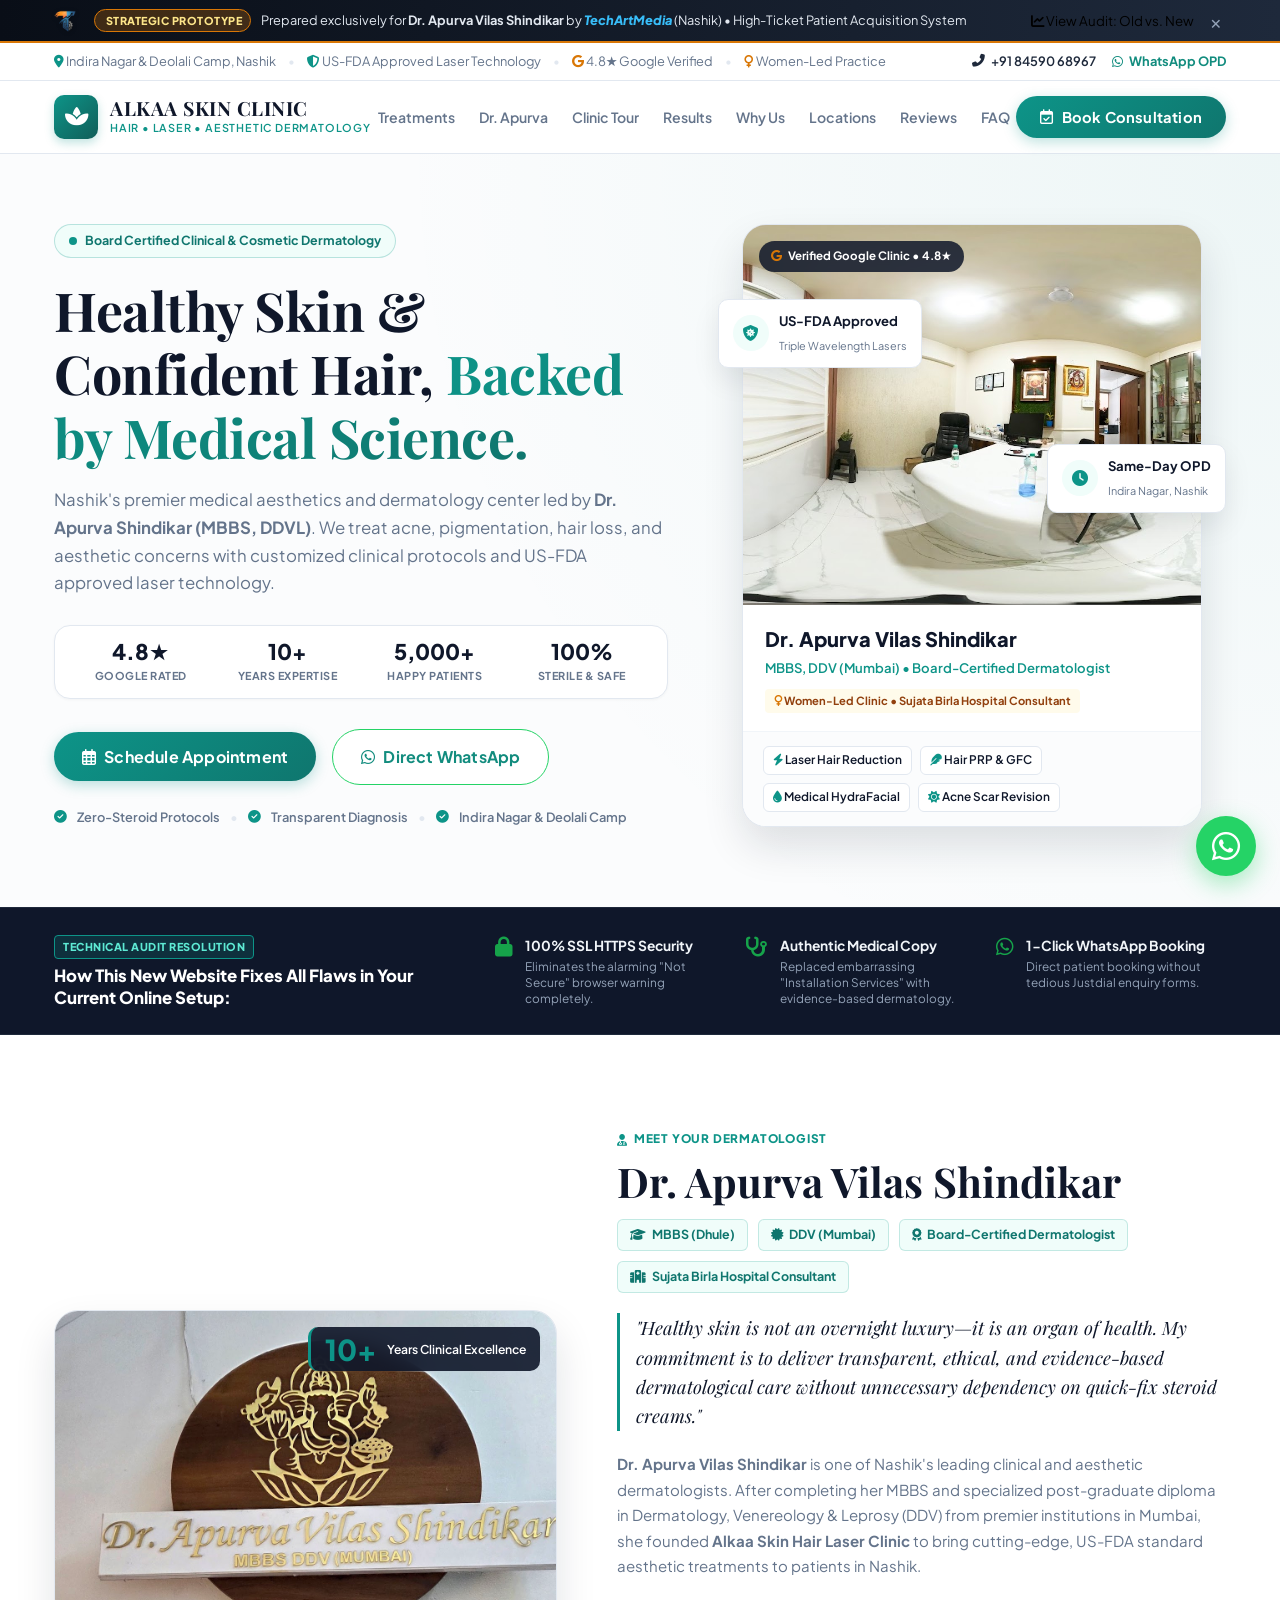
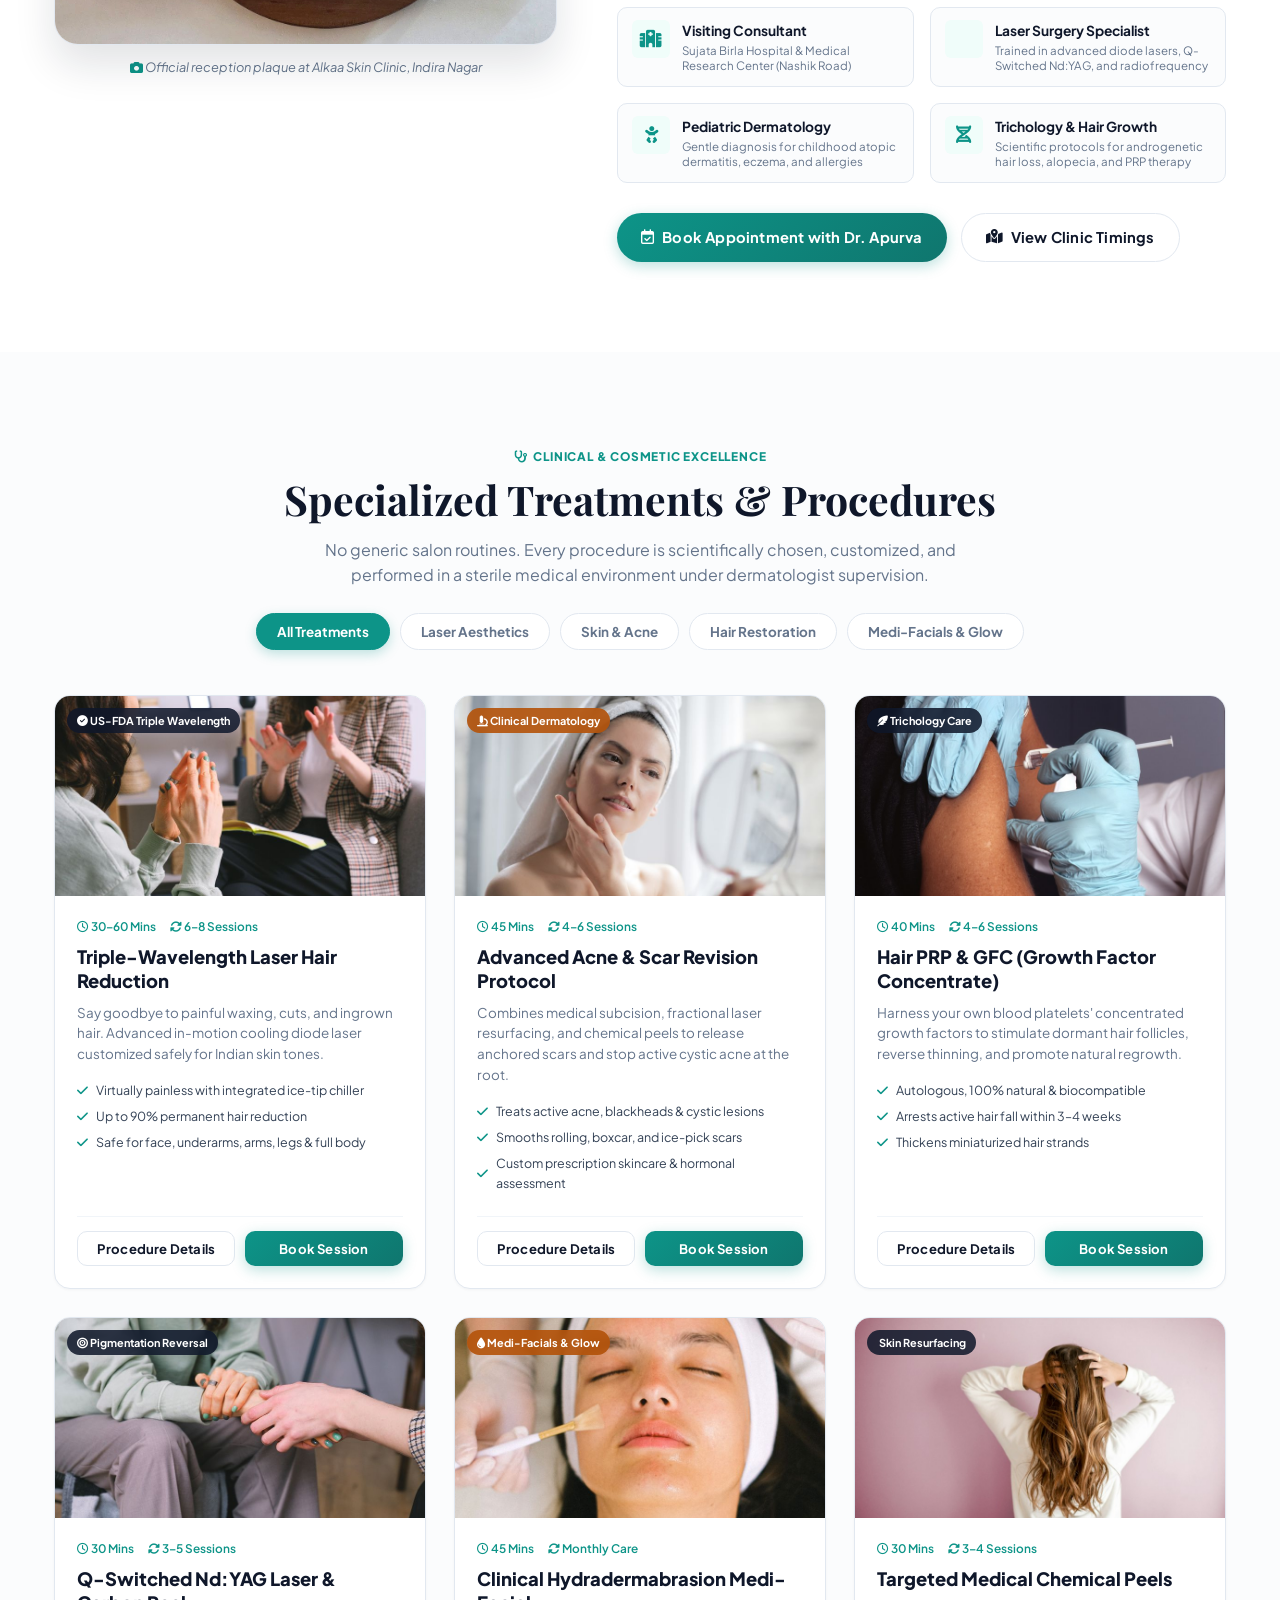
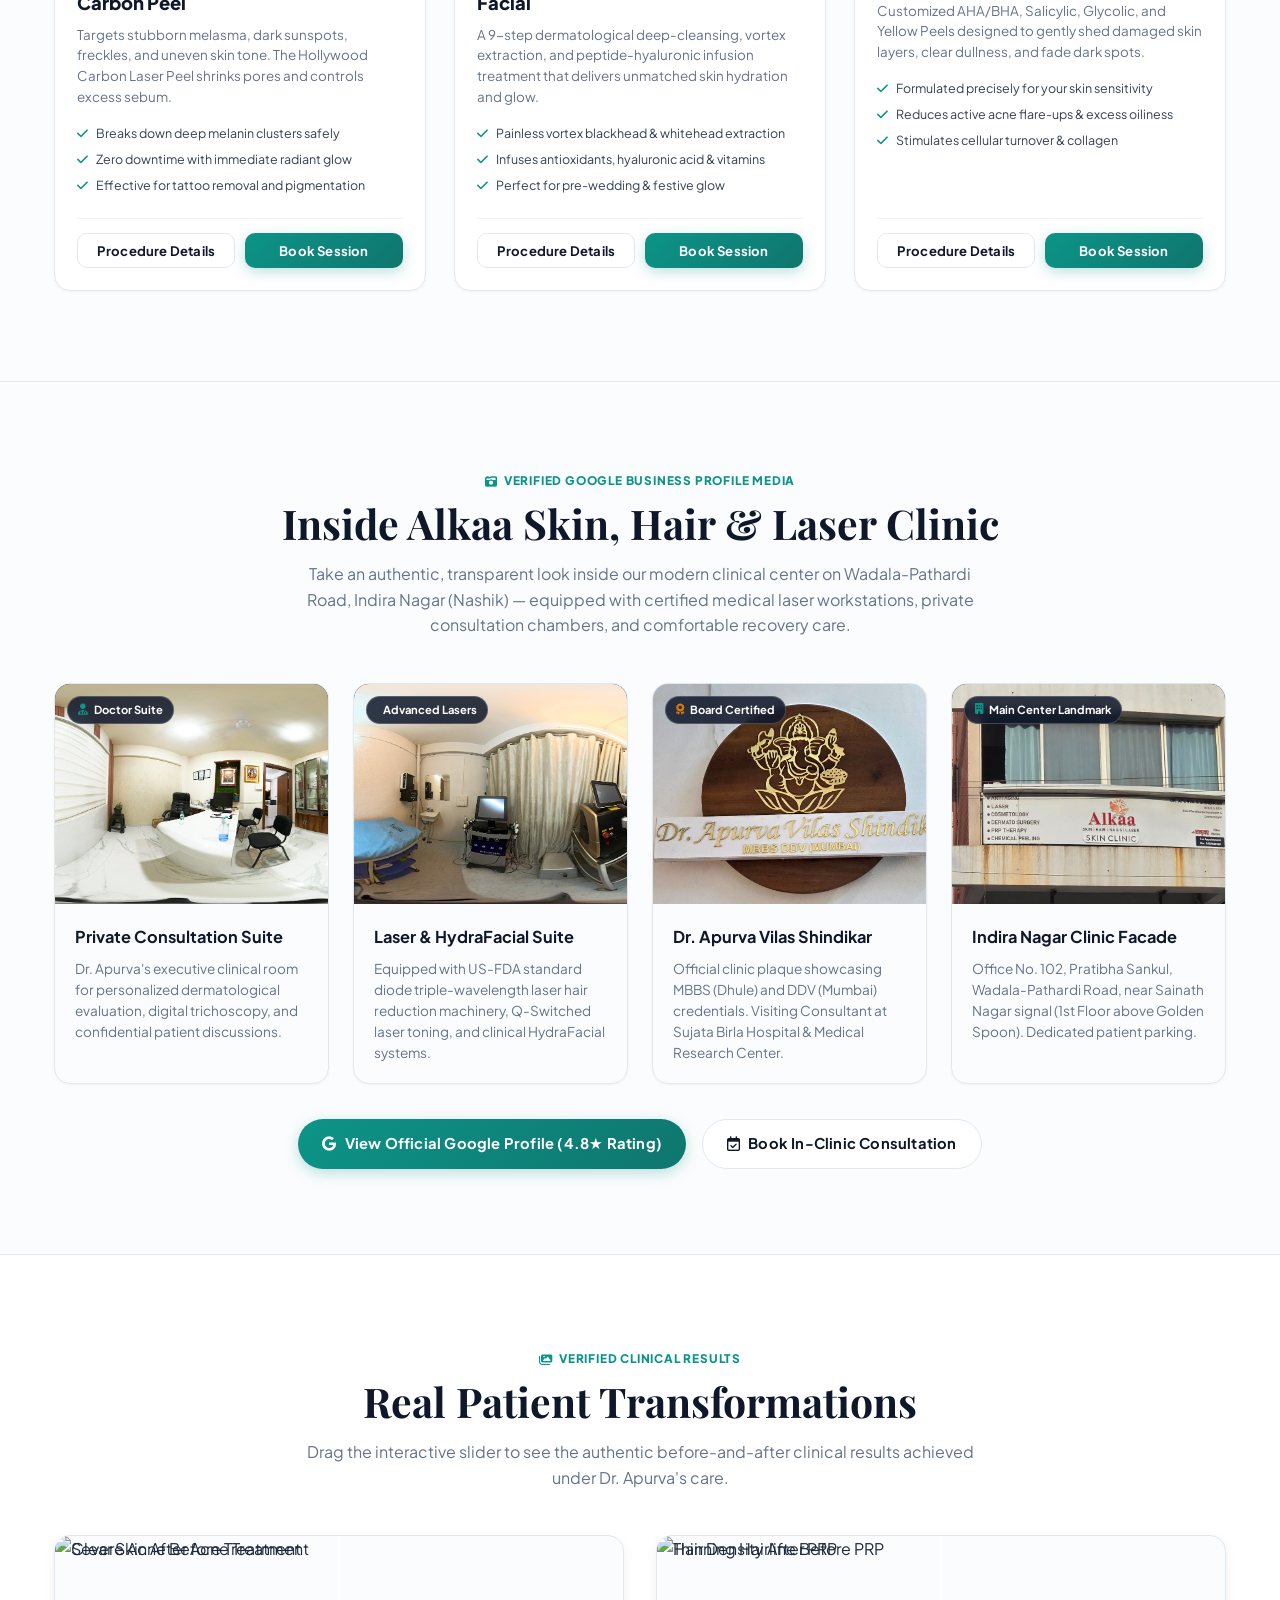
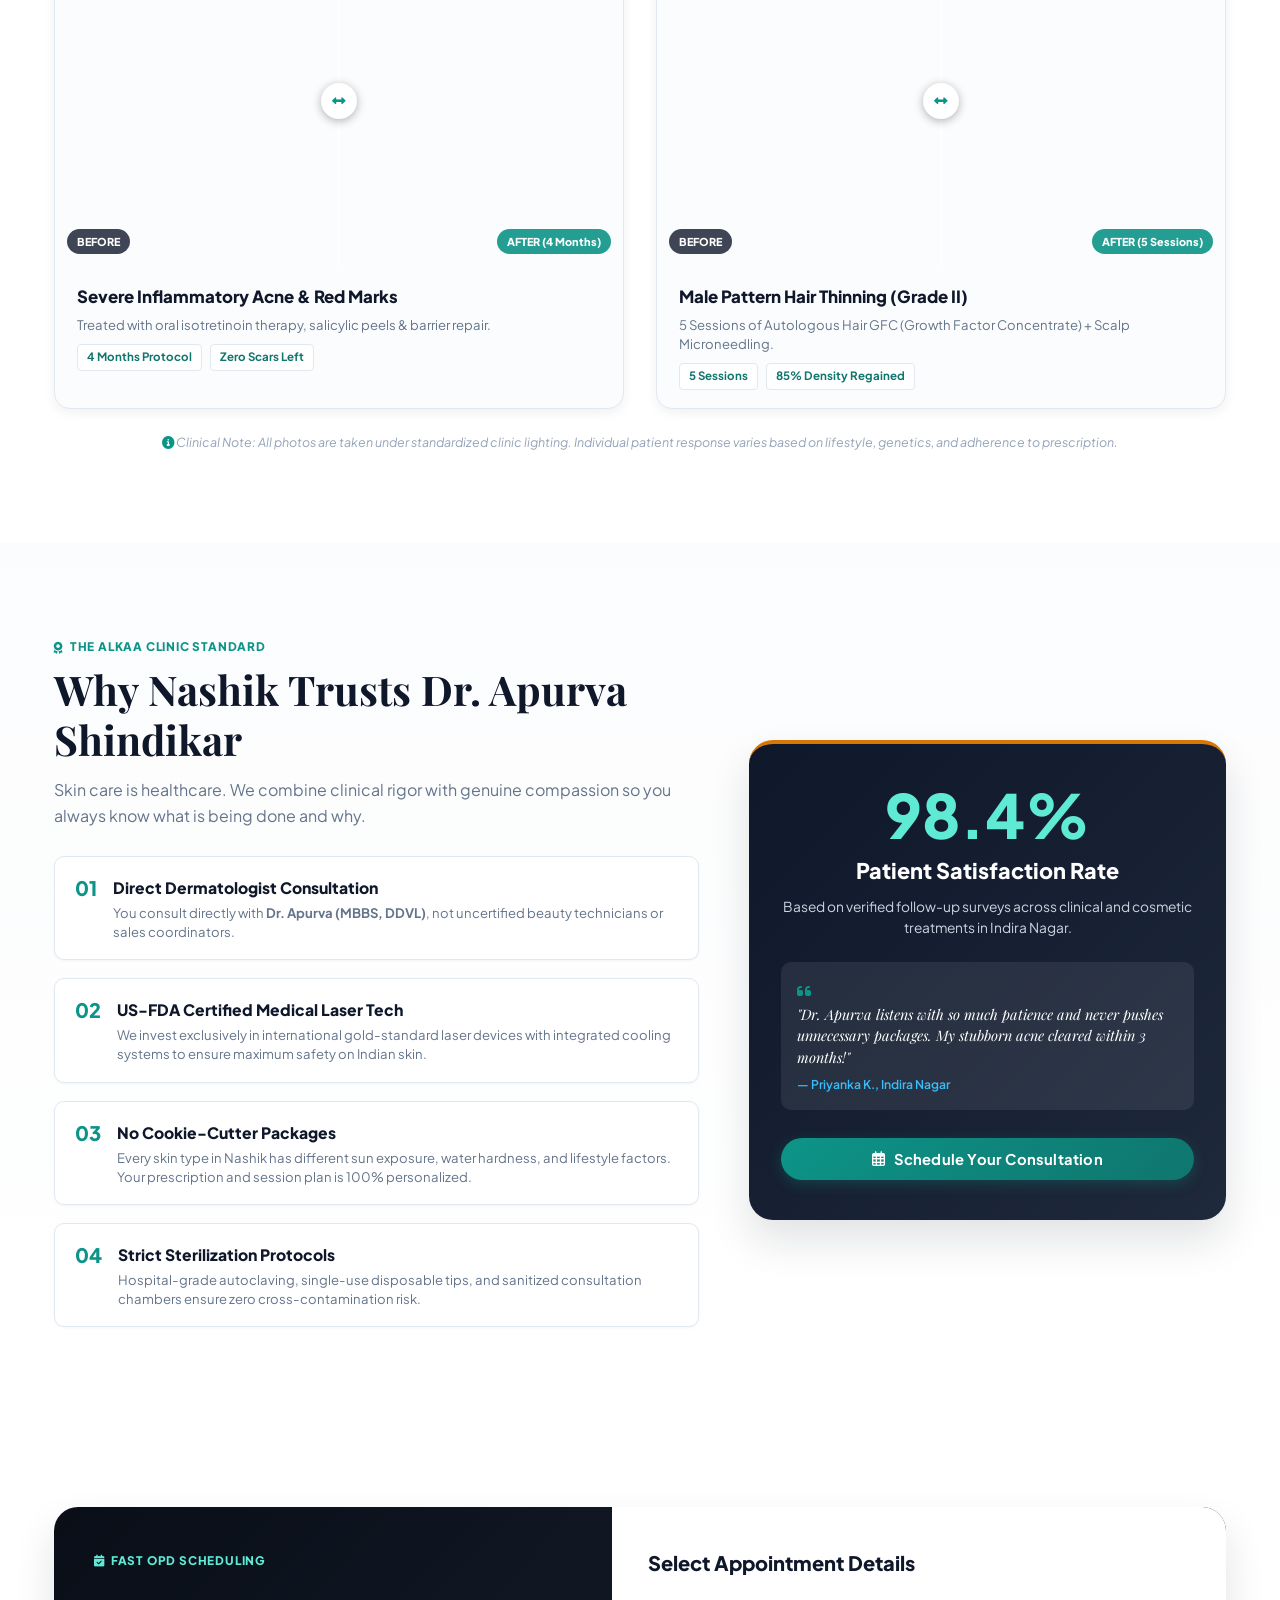
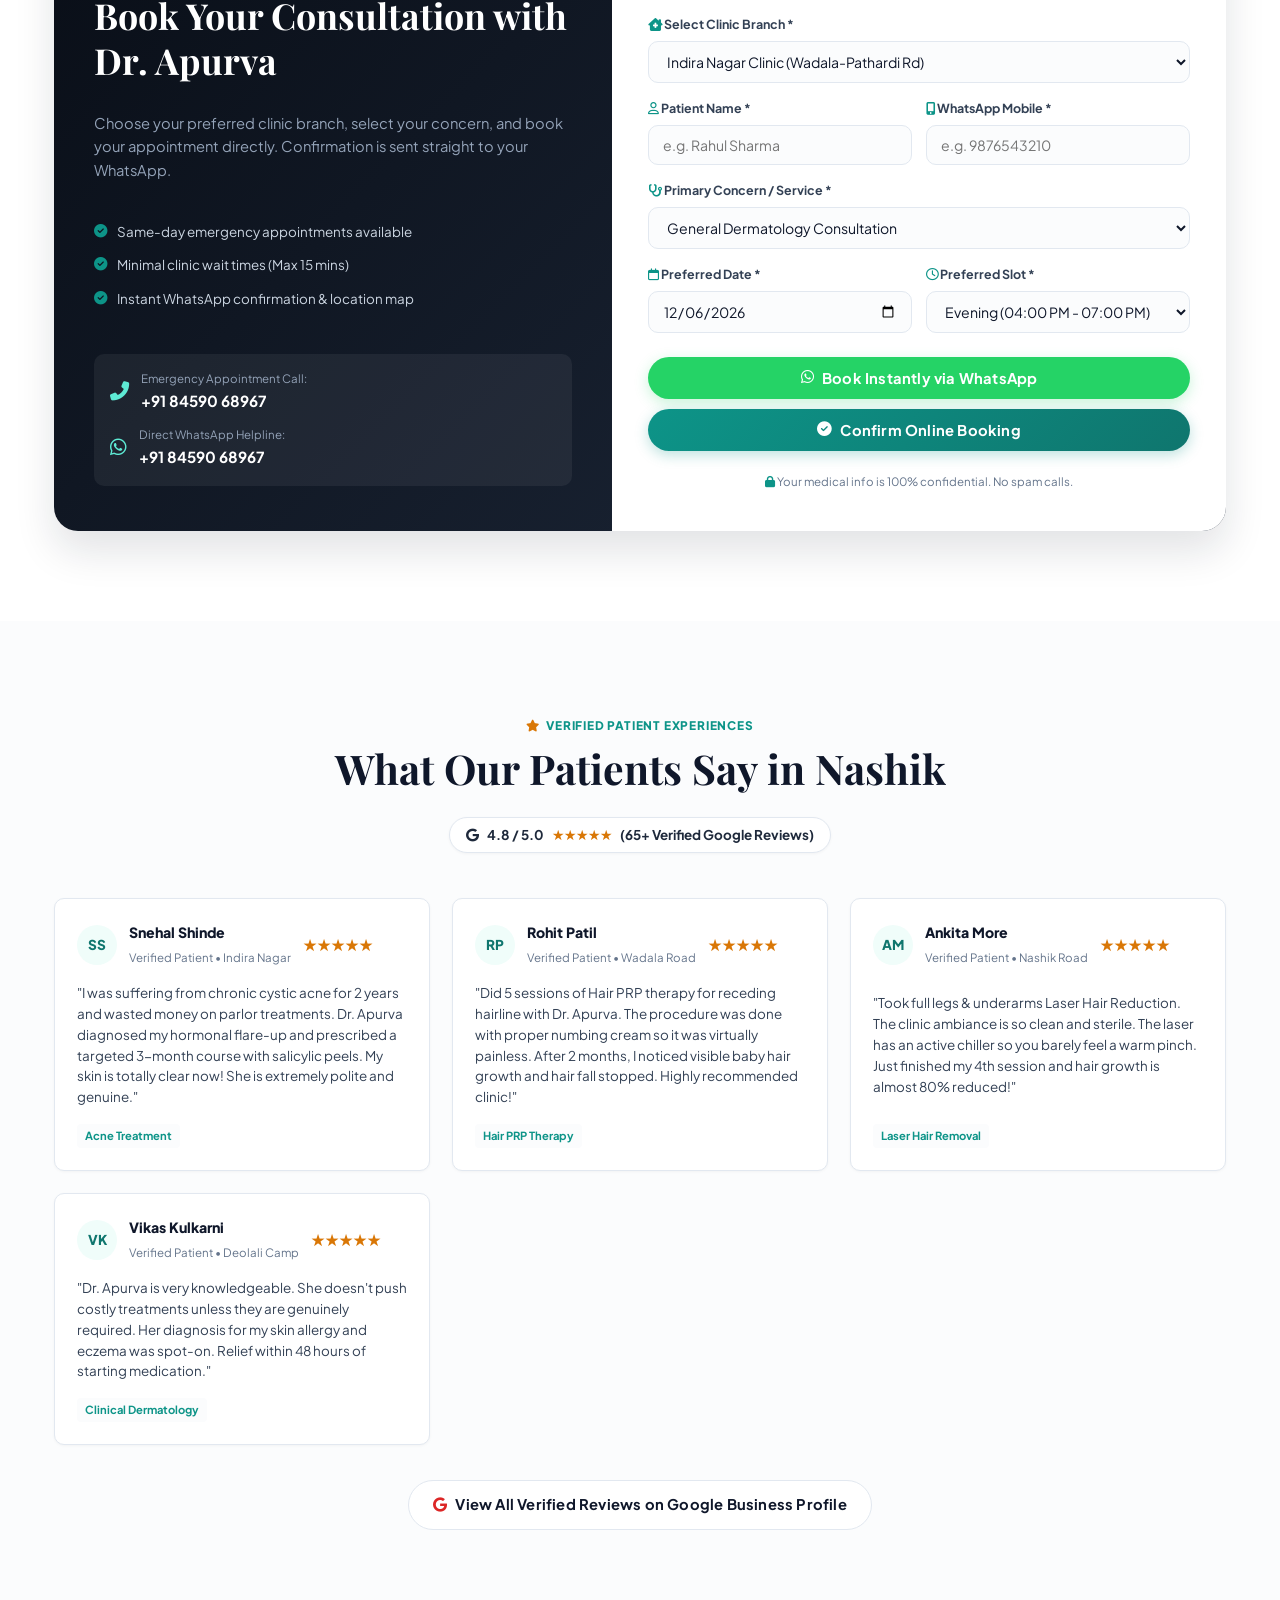
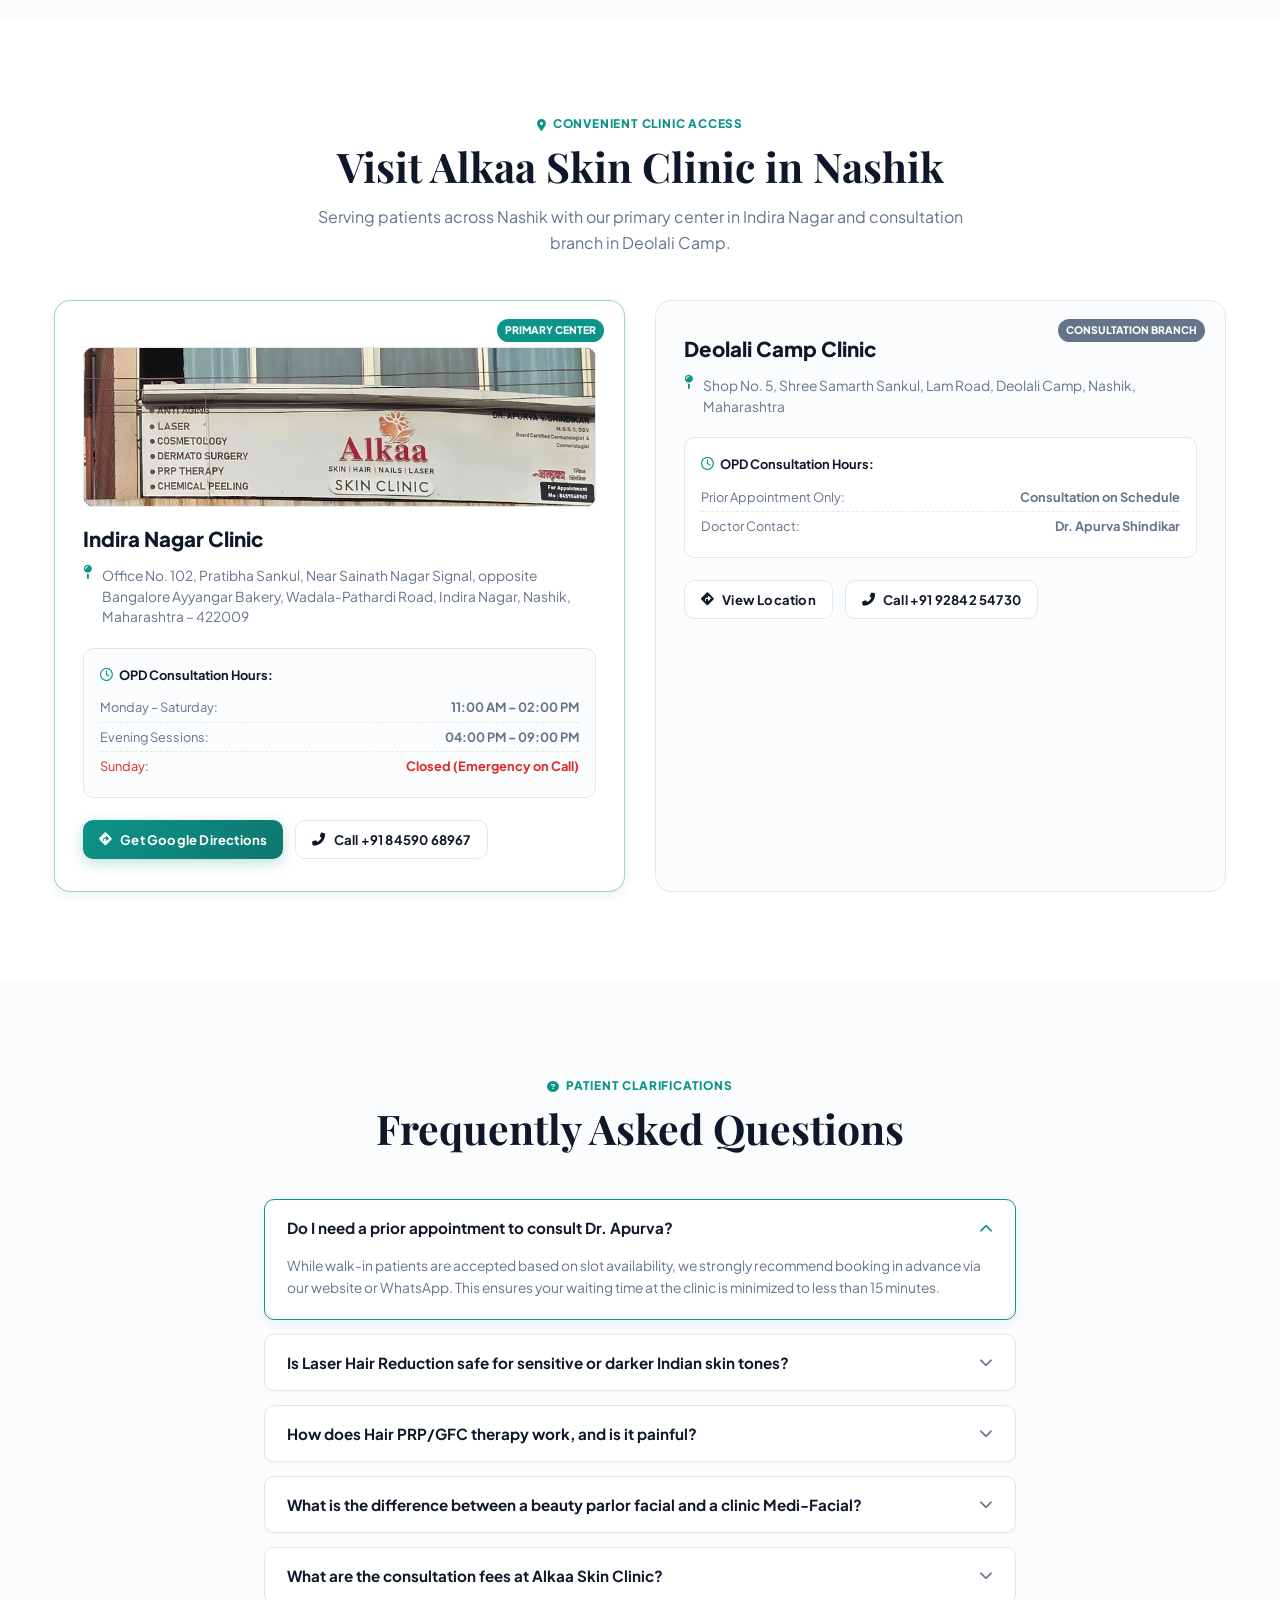
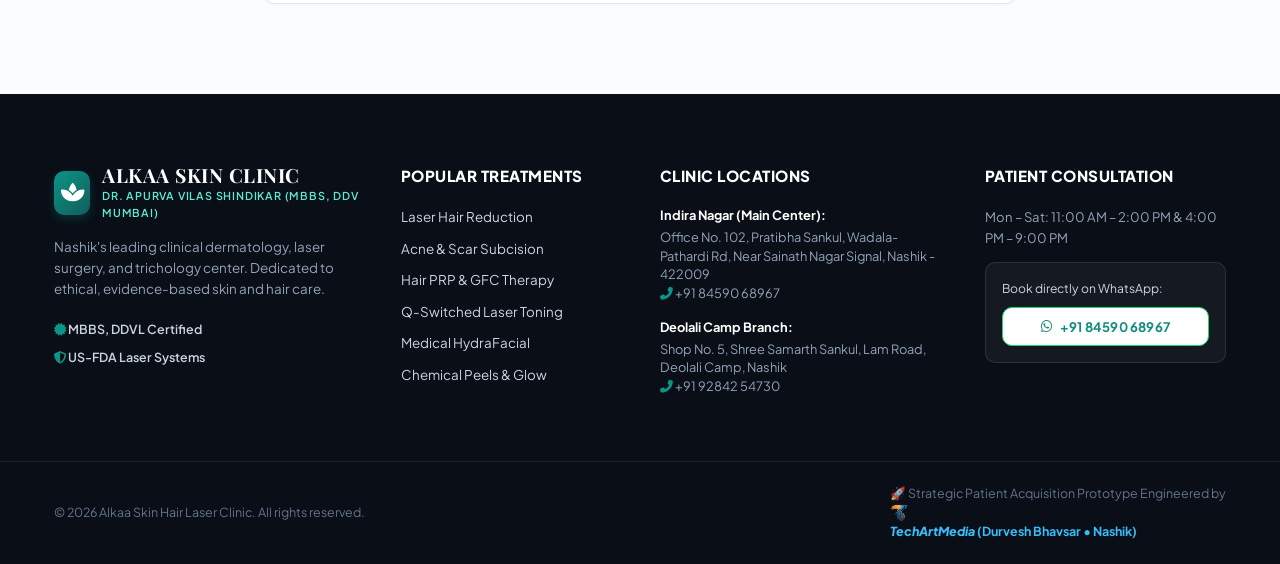
==== commit 80515cb4: "fix: eliminate broken WhatsApp emoji symbols with universal executive clinical formatting, name auto" ====
--- a/index.html
+++ b/index.html
@@ -72,12 +72,14 @@
       </a>
 
       <ul class="nav-menu" id="navMenu">
-        <li><a href="index.html" class="nav-link active">Home</a></li>
-        <li><a href="treatments.html" class="nav-link">Treatments</a></li>
-        <li><a href="about.html" class="nav-link">Dr. Apurva</a></li>
-        <li><a href="clinic-tour.html" class="nav-link">Clinic & Tech</a></li>
-        <li><a href="results.html" class="nav-link">Results & Reviews</a></li>
-        <li><a href="contact.html" class="nav-link">Locations & Booking</a></li>
+        <li><a href="#treatments" class="nav-link">Treatments</a></li>
+        <li><a href="#doctor" class="nav-link">Dr. Apurva</a></li>
+        <li><a href="#clinic-tour" class="nav-link">Clinic Tour</a></li>
+        <li><a href="#before-after" class="nav-link">Results</a></li>
+        <li><a href="#why-us" class="nav-link">Why Us</a></li>
+        <li><a href="#locations" class="nav-link">Locations</a></li>
+        <li><a href="#reviews" class="nav-link">Reviews</a></li>
+        <li><a href="#faq" class="nav-link">FAQ</a></li>
       </ul>
 
       <div class="nav-cta">
@@ -303,8 +305,8 @@
             <button class="btn btn-primary open-booking-btn" data-doctor="Dr. Apurva Shindikar">
               <i class="far fa-calendar-check"></i> Book Appointment with Dr. Apurva
             </button>
-            <a href="about.html" class="btn btn-outline">
-              <i class="fas fa-user-md"></i> Read Full Doctor Bio & Credentials &rarr;
+            <a href="#locations" class="btn btn-outline">
+              <i class="fas fa-map-marked-alt"></i> View Clinic Timings
             </a>
           </div>
         </div>
@@ -498,12 +500,6 @@
         </div>
 
       </div>
-
-      <div style="text-align: center; margin-top: 45px;">
-        <a href="treatments.html" class="btn btn-primary btn-lg">
-          <i class="fas fa-stethoscope"></i> View All 6 Medical Treatments & Detailed Guides &rarr;
-        </a>
-      </div>
     </div>
   </section>
 
@@ -569,11 +565,11 @@
       </div>
 
       <div class="tour-footer-action">
-        <a href="clinic-tour.html" class="btn btn-primary">
-          <i class="fas fa-camera"></i> Full Clinic Tour & Laser Workstations &rarr;
+        <a href="https://www.google.com/search?kgmid=/g/11sw49h6qd&q=Dr+Apurva+Shindikar%27s+ALKAA+SKIN+HAIR+LASER+CLINIC+Nashik." target="_blank" class="btn btn-primary">
+          <i class="fab fa-google"></i> View Official Google Profile (4.8★ Rating)
         </a>
-        <a href="https://www.google.com/search?kgmid=/g/11sw49h6qd&q=Dr+Apurva+Shindikar%27s+ALKAA+SKIN+HAIR+LASER+CLINIC+Nashik." target="_blank" class="btn btn-outline">
-          <i class="fab fa-google"></i> Google Profile (4.8★ Rating)
+        <a href="#booking" class="btn btn-outline">
+          <i class="far fa-calendar-check"></i> Book In-Clinic Consultation
         </a>
       </div>
     </div>
@@ -649,12 +645,6 @@
       <div class="gallery-disclaimer text-center">
         <i class="fas fa-info-circle text-teal"></i> 
         <em>Clinical Note: All photos are taken under standardized clinic lighting. Individual patient response varies based on lifestyle, genetics, and adherence to prescription.</em>
-      </div>
-
-      <div style="text-align: center; margin-top: 35px;">
-        <a href="results.html" class="btn btn-outline btn-lg">
-          <i class="fas fa-sliders-h"></i> Explore All Real Patient Results & 4.8★ Google Reviews &rarr;
-        </a>
       </div>
     </div>
   </section>
@@ -1014,12 +1004,6 @@
         </div>
 
       </div>
-
-      <div style="text-align: center; margin-top: 40px;">
-        <a href="contact.html" class="btn btn-primary btn-lg">
-          <i class="fas fa-map-marker-alt"></i> Complete Clinic Locations, Timings & Booking Desk &rarr;
-        </a>
-      </div>
     </div>
   </section>
 
@@ -1108,26 +1092,14 @@
       </div>
 
       <div class="footer-col">
-        <h4 class="footer-title">Pages & Navigation</h4>
-        <ul class="footer-links">
-          <li><a href="index.html">Home Overview</a></li>
-          <li><a href="treatments.html">Medical Treatments</a></li>
-          <li><a href="about.html">Dr. Apurva Vilas Shindikar</a></li>
-          <li><a href="clinic-tour.html">Clinic Tour & Lasers</a></li>
-          <li><a href="results.html">Patient Results & Reviews</a></li>
-          <li><a href="contact.html">Locations & Booking</a></li>
-        </ul>
-      </div>
-
-      <div class="footer-col">
         <h4 class="footer-title">Popular Treatments</h4>
         <ul class="footer-links">
-          <li><a href="treatments.html#laser-hair">Laser Hair Reduction</a></li>
-          <li><a href="treatments.html#acne-scar">Acne & Scar Revision</a></li>
-          <li><a href="treatments.html#hair-prp">Hair PRP & GFC Therapy</a></li>
-          <li><a href="treatments.html#q-switch">Q-Switched Laser Toning</a></li>
-          <li><a href="treatments.html#hydrafacial">Medical HydraFacial</a></li>
-          <li><a href="treatments.html#peels">Chemical Peels & Glow</a></li>
+          <li><a href="#treatments">Laser Hair Reduction</a></li>
+          <li><a href="#treatments">Acne & Scar Subcision</a></li>
+          <li><a href="#treatments">Hair PRP & GFC Therapy</a></li>
+          <li><a href="#treatments">Q-Switched Laser Toning</a></li>
+          <li><a href="#treatments">Medical HydraFacial</a></li>
+          <li><a href="#treatments">Chemical Peels & Glow</a></li>
         </ul>
       </div>
 
@@ -1365,6 +1337,10 @@
       </div>
       <div class="approval-body">
         <div class="token-summary-card">
+          <div class="token-row" style="background: rgba(13, 148, 136, 0.08); padding: 8px 12px; border-radius: 8px; margin-bottom: 8px;">
+            <span class="t-lbl" style="color: var(--primary); font-weight: 700;"><i class="fas fa-ticket-alt text-teal"></i> Token ID:</span>
+            <strong class="t-val" id="appTokenId" style="color: var(--primary); font-size: 1.05rem; letter-spacing: 0.5px;">ALK-0000</strong>
+          </div>
           <div class="token-row">
             <span class="t-lbl"><i class="fas fa-user text-teal"></i> Patient:</span>
             <strong class="t-val" id="appPatientName">Patient Name</strong>
@@ -1408,6 +1384,6 @@
   <div class="toast-container" id="toastContainer"></div>
 
   <!-- JavaScript -->
-  <script src="script.js"></script>
+  <script src="script.js" charset="UTF-8"></script>
 </body>
 </html>
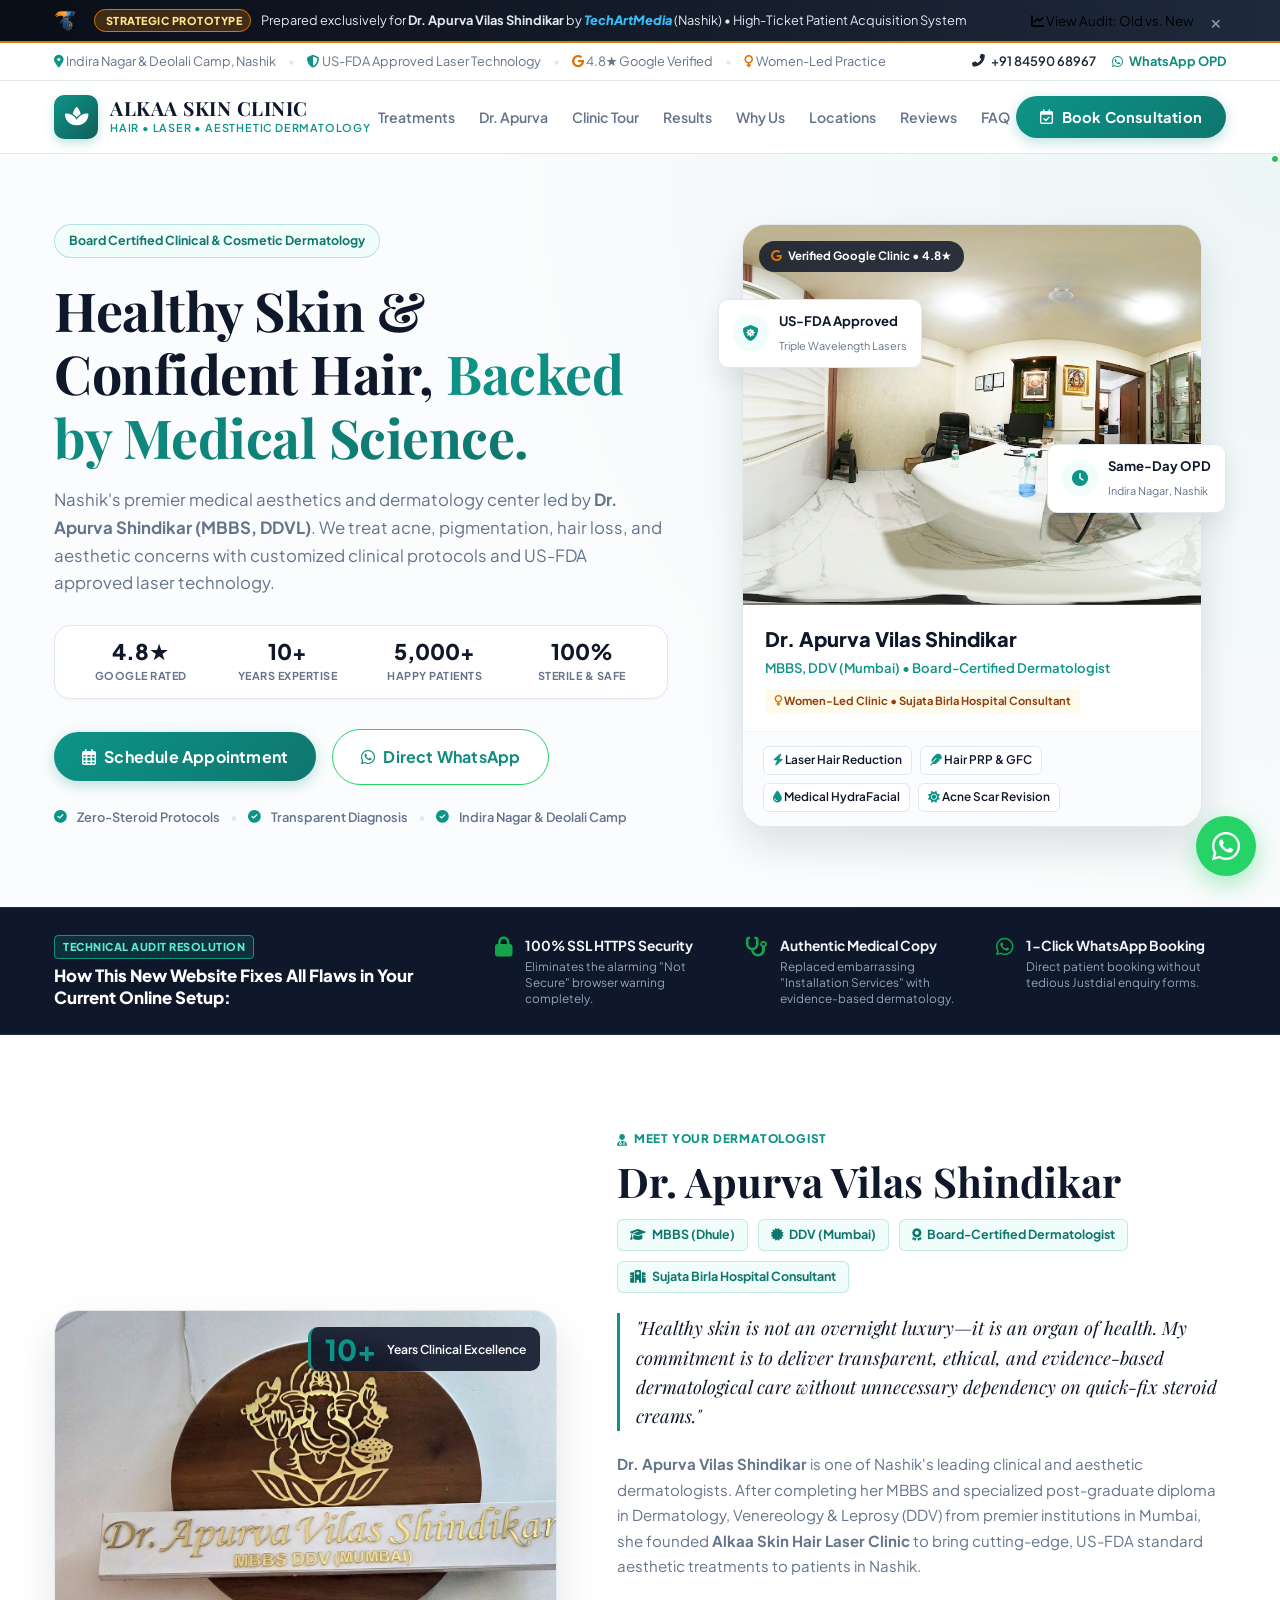
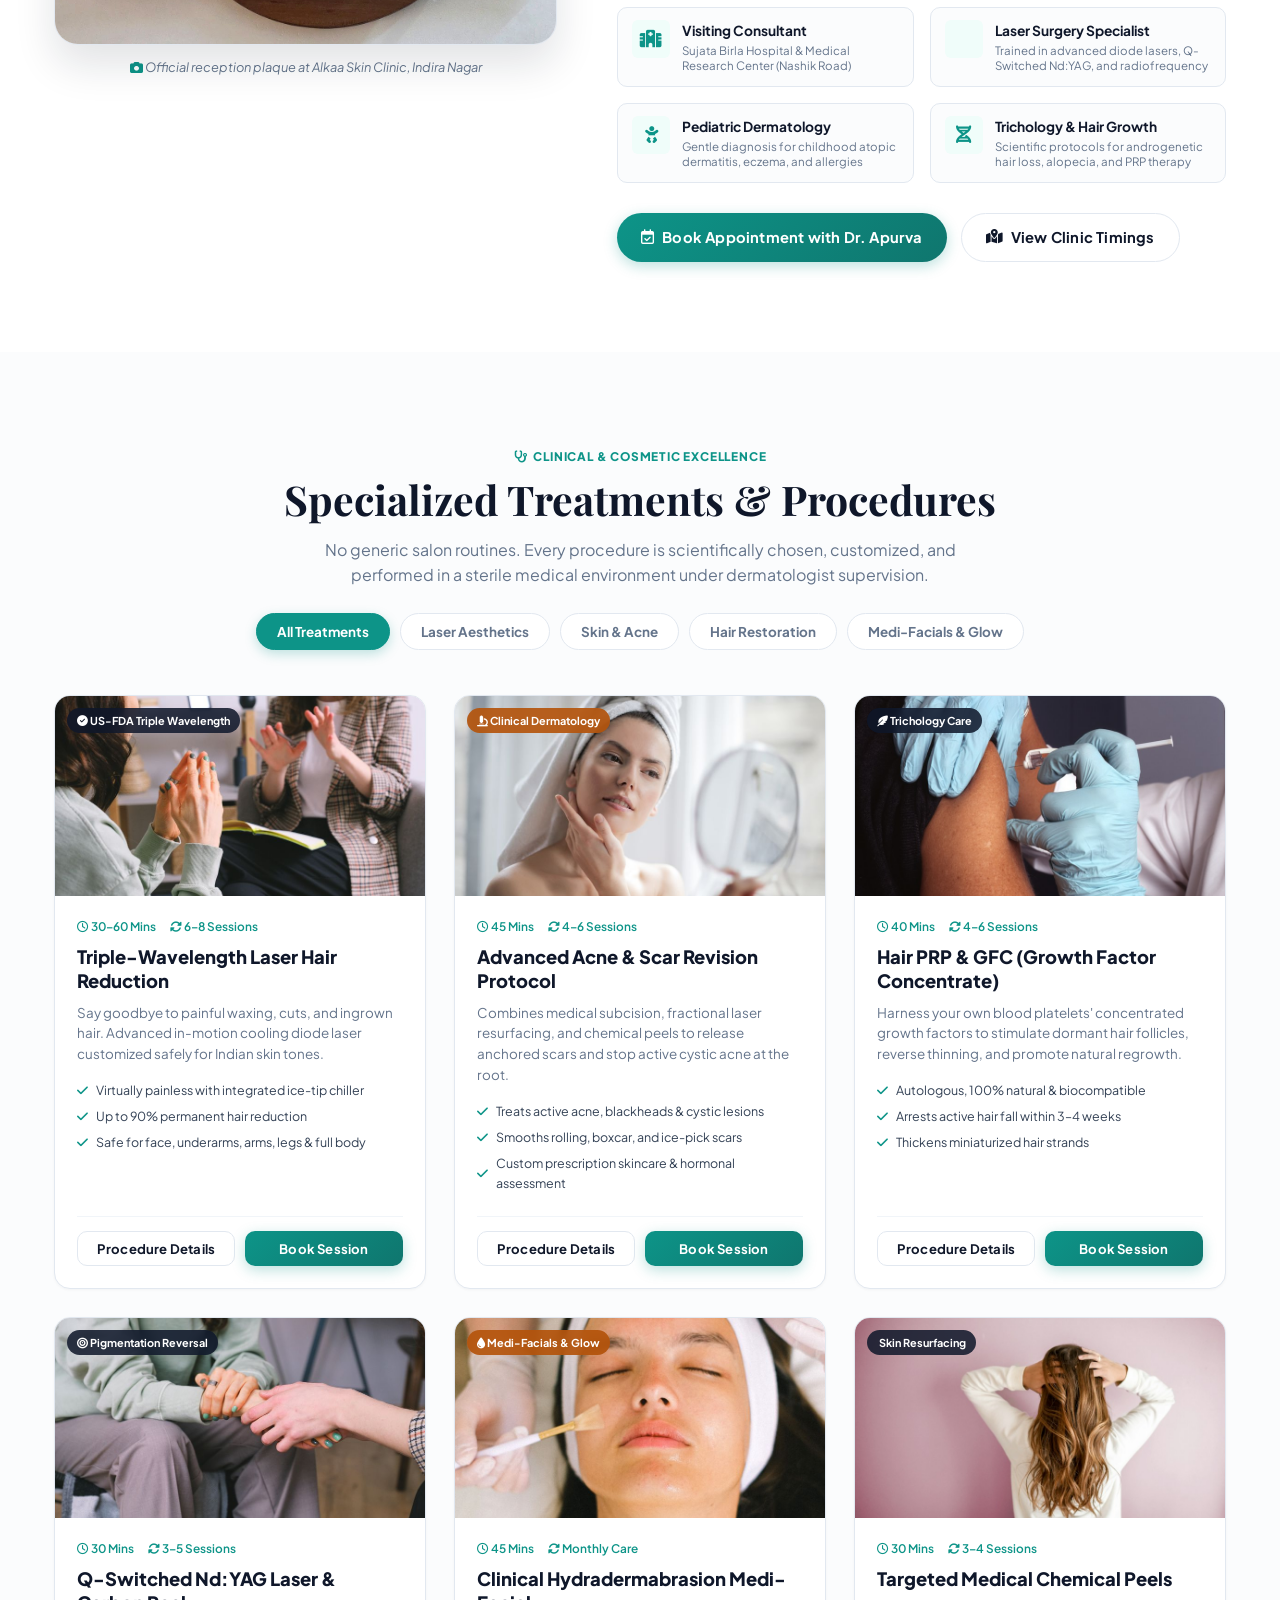
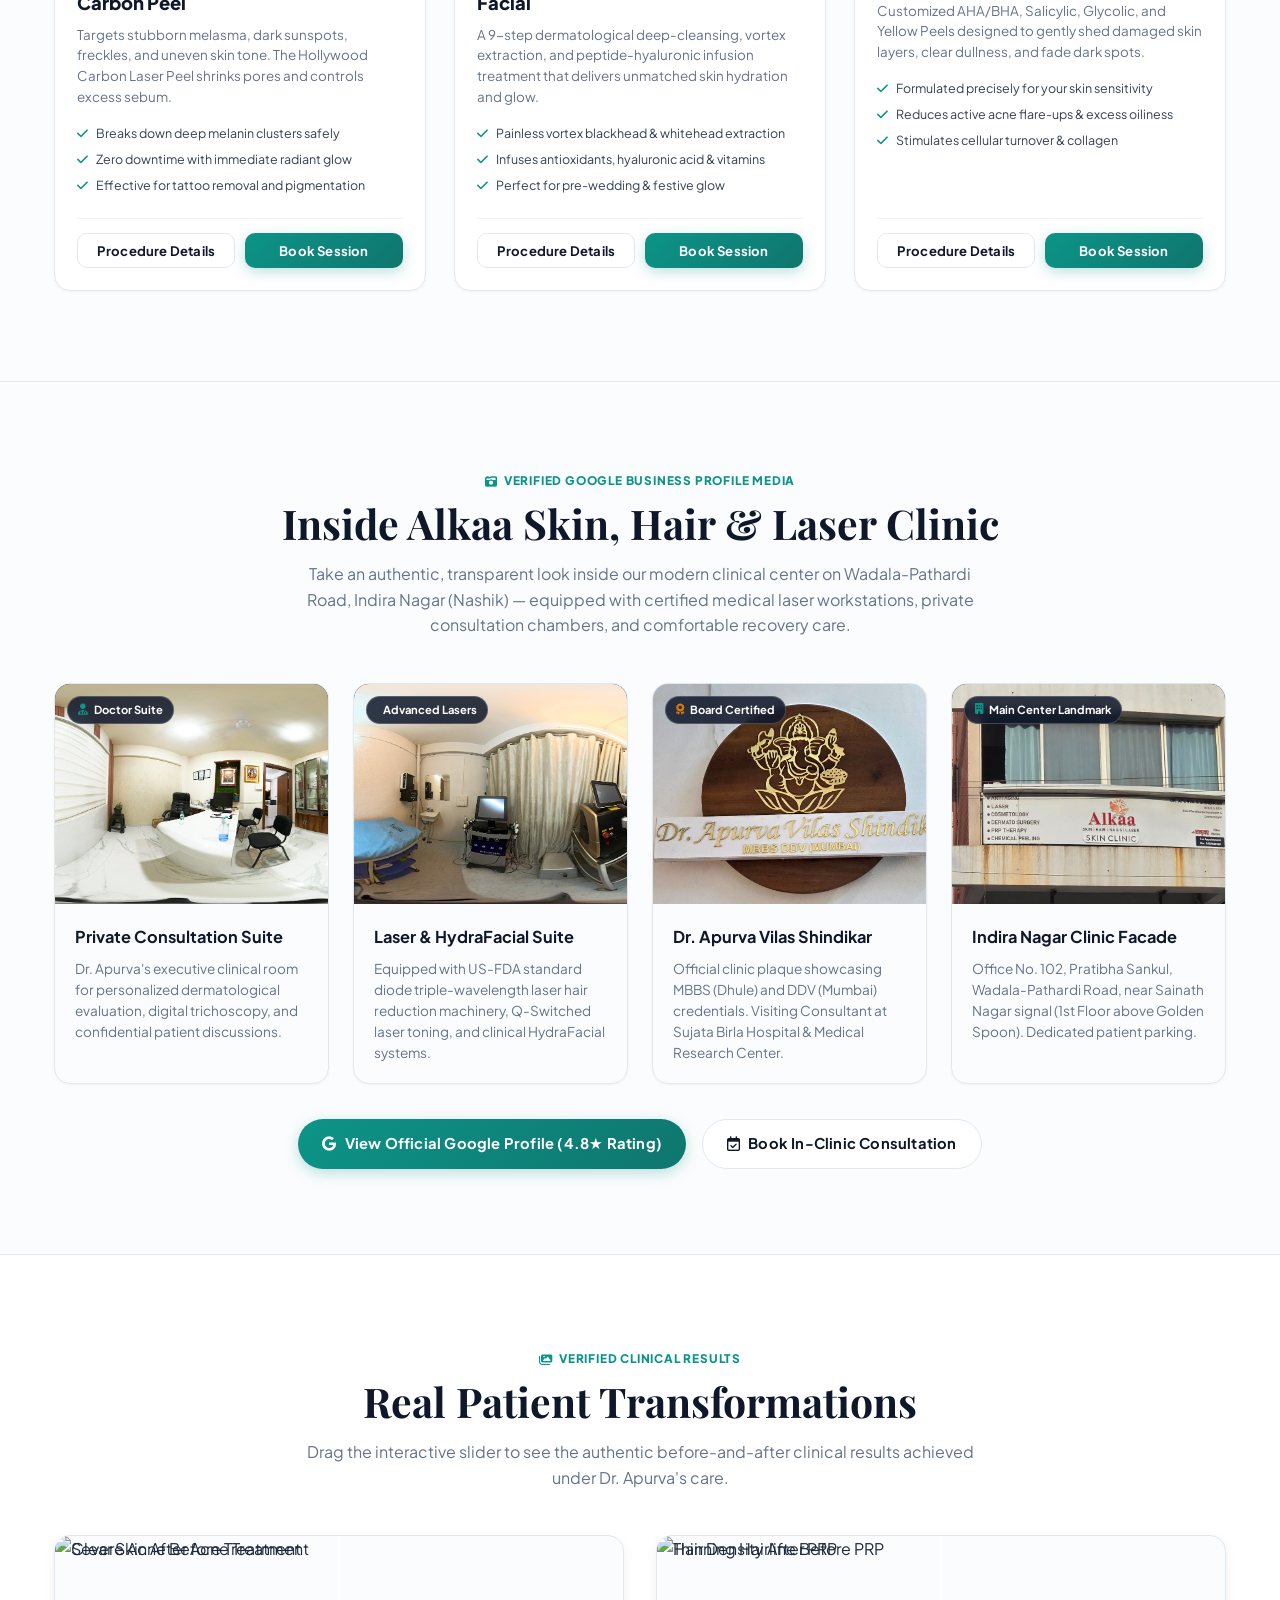
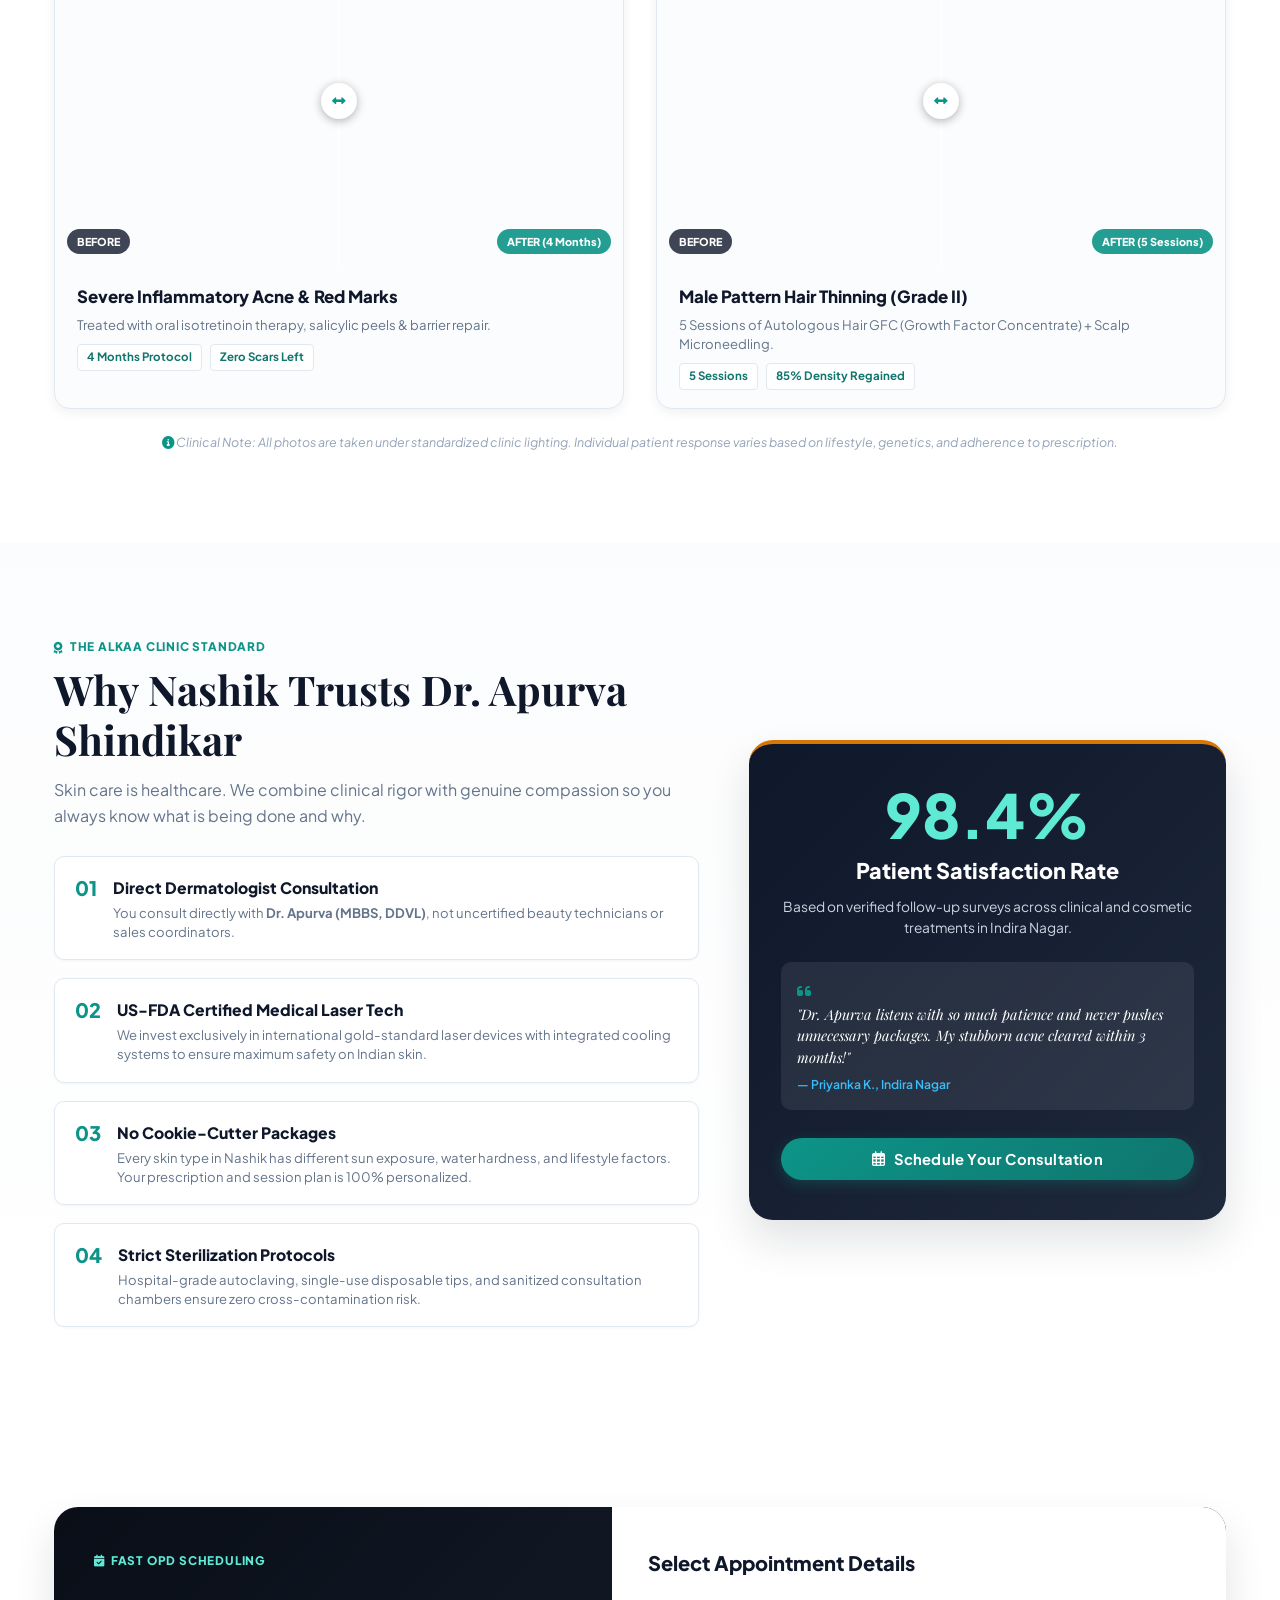
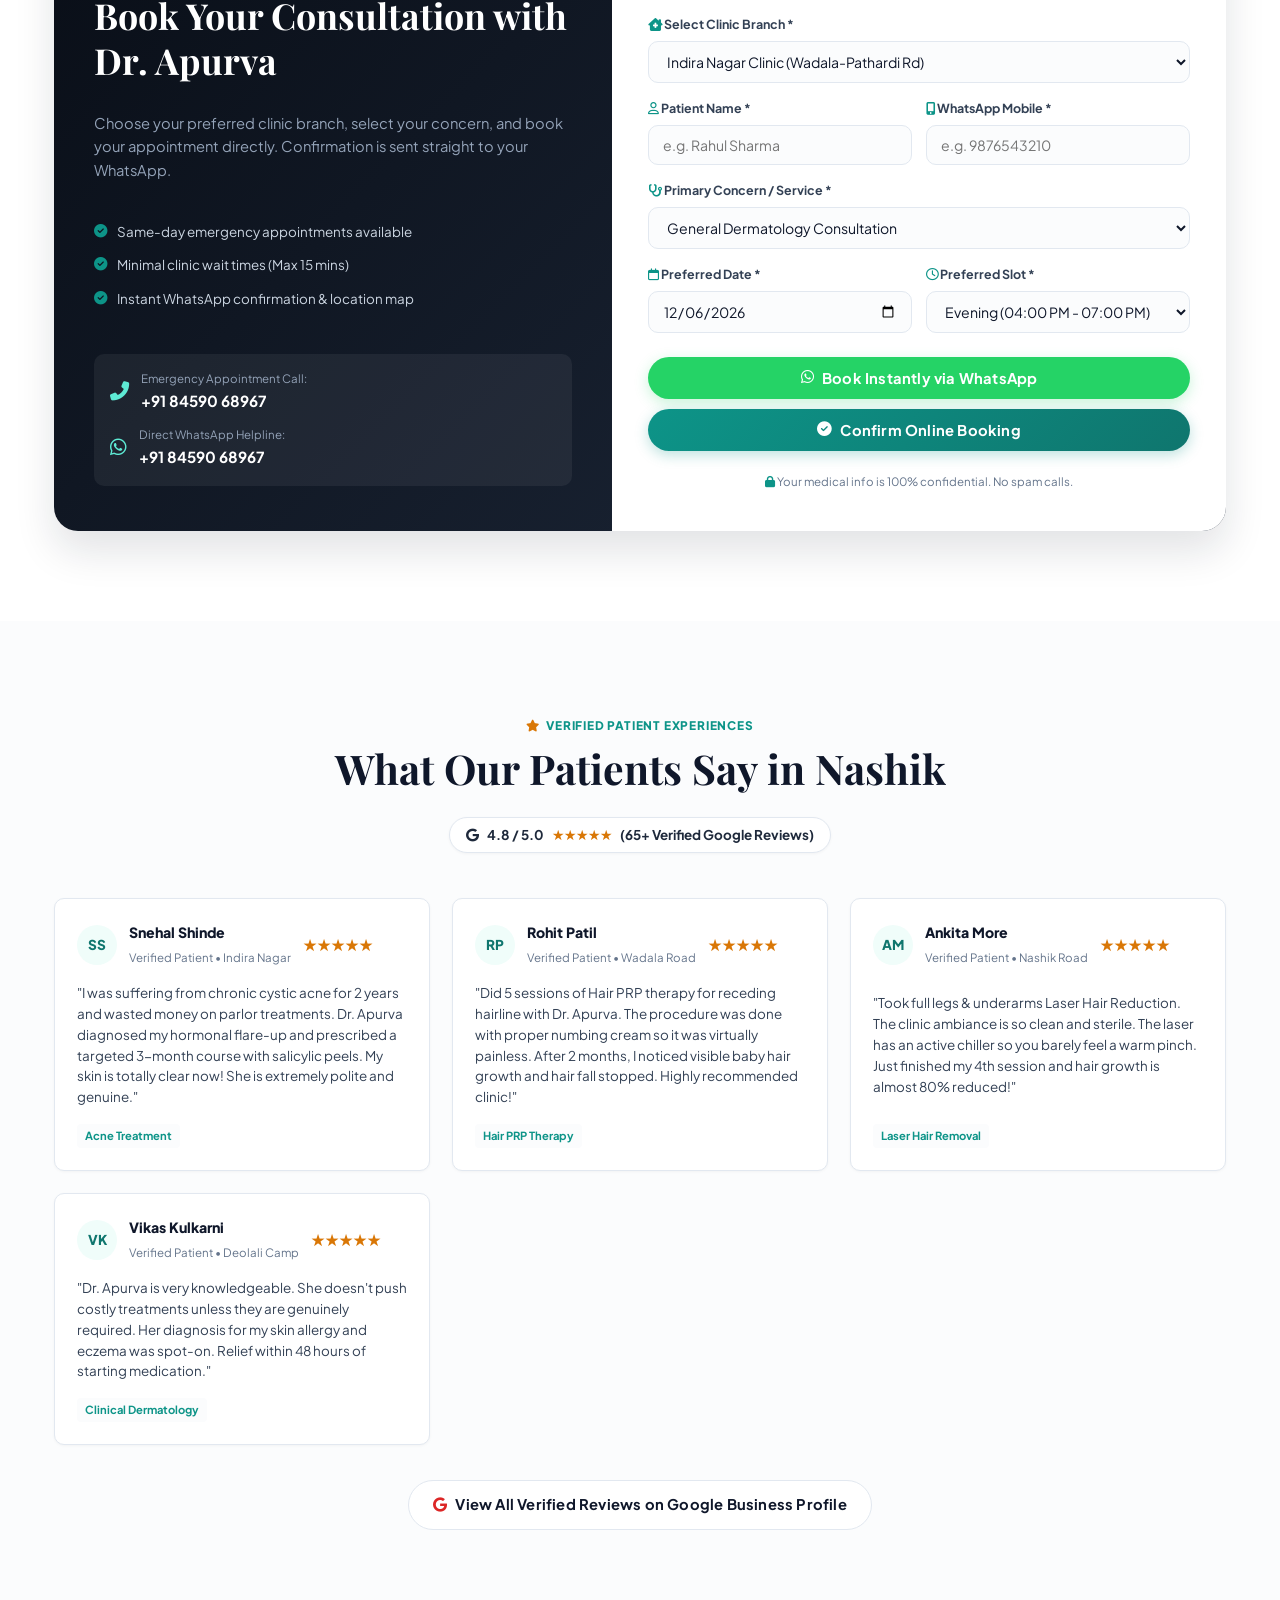
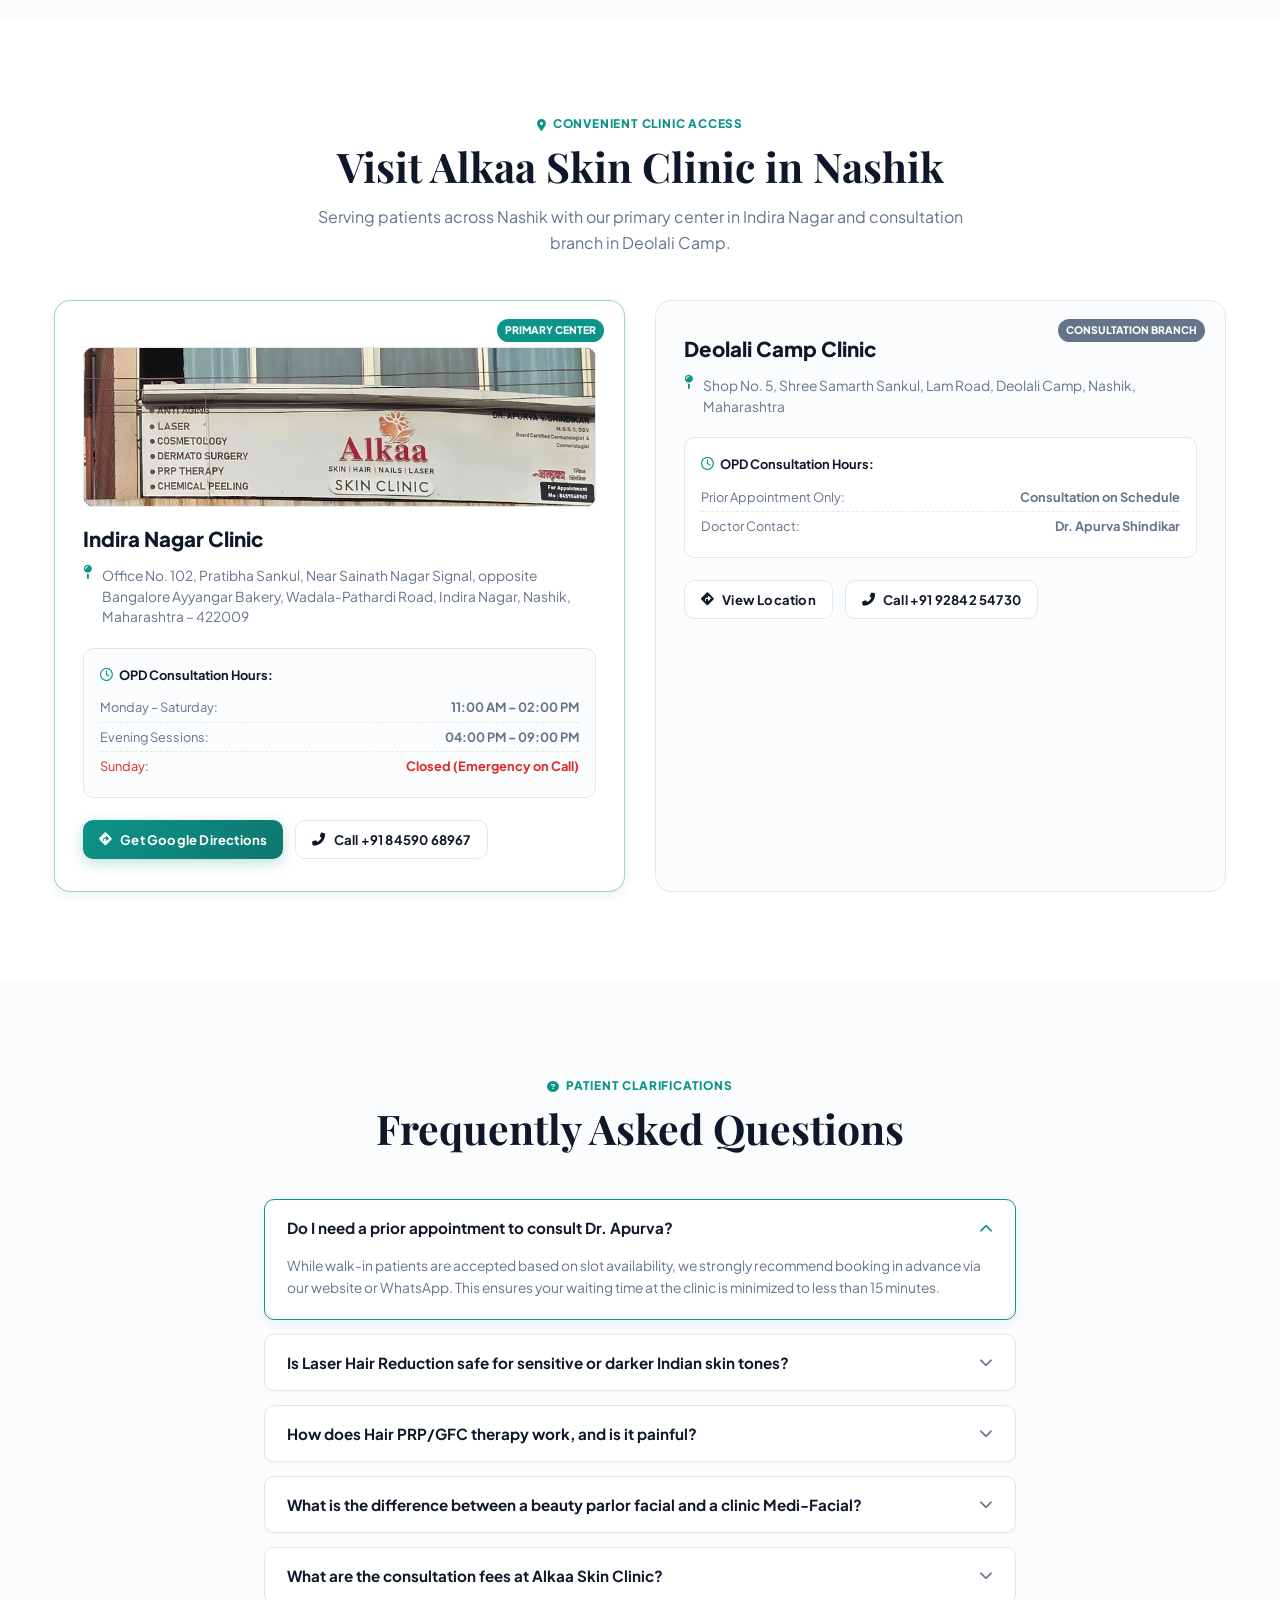
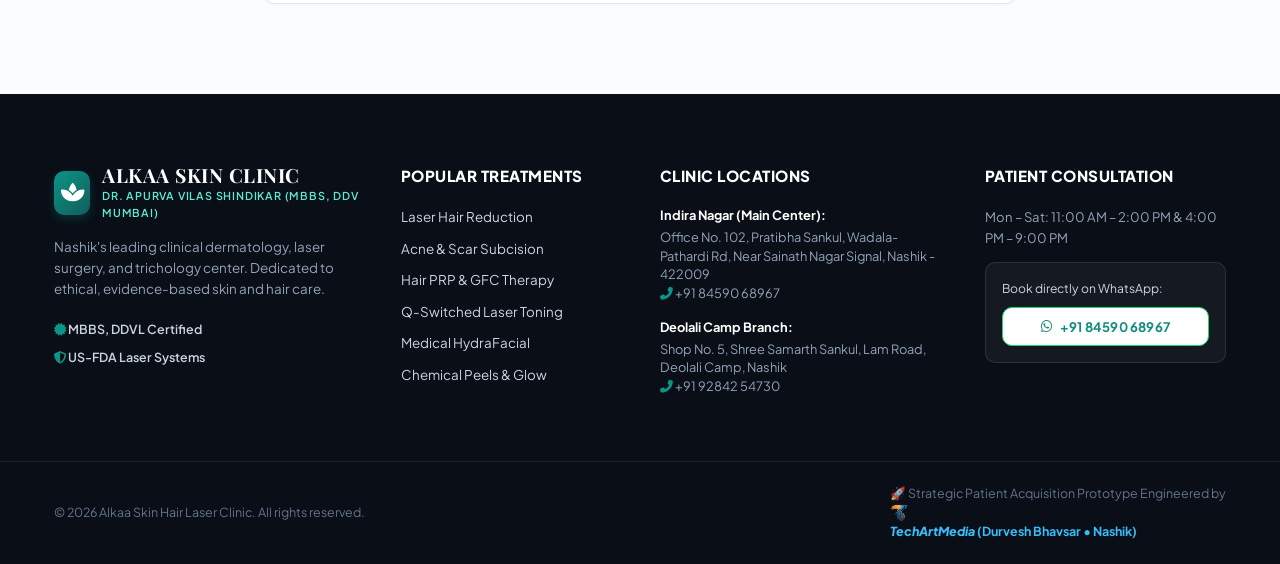
==== commit 5c53d5b5: "feat: executive clinical OPD approval pass with top close button, sequential token sequence (ALK-OPD" ====
--- a/index.html
+++ b/index.html
@@ -1322,35 +1322,66 @@
   </div>
 
   <!-- ==================== APPOINTMENT APPROVAL CONFIRMATION MODAL ==================== -->
-  <div class="modal-backdrop" id="bookingApprovalModal">
+  <div class="modal-backdrop" id="bookingApprovalModal" role="dialog" aria-modal="true" aria-labelledby="approvalTitle">
     <div class="modal-dialog max-w-500 approval-modal-dialog">
       <div class="approval-header">
+        <button class="approval-close-btn" id="topCloseApprovalModal" aria-label="Close modal">&times;</button>
         <div class="approval-seal-wrap">
           <div class="approval-seal-pulse"></div>
           <div class="approval-seal">
             <i class="fas fa-check"></i>
           </div>
         </div>
-        <span class="badge-opd" style="background: rgba(255,255,255,0.25); color: #ffffff; border-color: rgba(255,255,255,0.4);">OPD PRIORITY PASS</span>
-        <h3>Consultation Token Approved</h3>
-        <p>Your appointment request has been scheduled with Dr. Apurva Vilas Shindikar</p>
-      </div>
+        <span class="badge-opd" style="background: rgba(255,255,255,0.22); color: #ffffff; border-color: rgba(255,255,255,0.35);">
+          <i class="fas fa-shield-alt"></i> VERIFIED CLINICAL OPD PASS
+        </span>
+        <h3 id="approvalTitle">Consultation Token Approved</h3>
+        <p>Allocated in Dr. Apurva Vilas Shindikar's OPD Schedule</p>
+      </div>
+
       <div class="approval-body">
+        <!-- Sequential Token Hero Box -->
+        <div class="token-hero-banner">
+          <div class="token-hero-top">
+            <span class="token-hero-label"><i class="fas fa-ticket-alt"></i> PRIORITY OPD TOKEN</span>
+            <span class="token-hero-seq-tag" id="appTokenSeqTag">Sequence #101 Today</span>
+          </div>
+          <div class="token-hero-code" id="appTokenId">ALK-OPD-101</div>
+          <div class="token-hero-sub">
+            <i class="fas fa-check-circle text-teal"></i> Queue Reserved for In-Person Evaluation
+          </div>
+        </div>
+
+        <!-- Doctor Real-Time Notification Status -->
+        <div class="doctor-dispatch-card">
+          <div class="dispatch-header">
+            <div class="doc-avatar-wrap">
+              <i class="fas fa-user-md"></i>
+              <span class="pulse-dot"></span>
+            </div>
+            <div class="doc-alert-info">
+              <strong class="dispatch-title">Doctor OPD Terminal Alerted</strong>
+              <span class="dispatch-target">Dr. Apurva Vilas Shindikar • +91 84590 68967</span>
+            </div>
+            <span class="dispatch-status-badge"><i class="fas fa-satellite-dish"></i> Dispatched</span>
+          </div>
+          <div class="dispatch-details">
+            <p>Your appointment intake and priority token have been transmitted to Dr. Apurva's clinic coordinator desk at Indira Nagar.</p>
+          </div>
+        </div>
+
+        <!-- Patient & Appointment Intake Details -->
         <div class="token-summary-card">
-          <div class="token-row" style="background: rgba(13, 148, 136, 0.08); padding: 8px 12px; border-radius: 8px; margin-bottom: 8px;">
-            <span class="t-lbl" style="color: var(--primary); font-weight: 700;"><i class="fas fa-ticket-alt text-teal"></i> Token ID:</span>
-            <strong class="t-val" id="appTokenId" style="color: var(--primary); font-size: 1.05rem; letter-spacing: 0.5px;">ALK-0000</strong>
-          </div>
           <div class="token-row">
-            <span class="t-lbl"><i class="fas fa-user text-teal"></i> Patient:</span>
+            <span class="t-lbl"><i class="fas fa-user text-teal"></i> Patient Name:</span>
             <strong class="t-val" id="appPatientName">Patient Name</strong>
           </div>
           <div class="token-row">
-            <span class="t-lbl"><i class="fas fa-phone-alt text-teal"></i> Mobile:</span>
+            <span class="t-lbl"><i class="fas fa-phone-alt text-teal"></i> Contact Mobile:</span>
             <strong class="t-val" id="appPatientPhone">+91 XXXXX XXXXX</strong>
           </div>
           <div class="token-row">
-            <span class="t-lbl"><i class="fas fa-hospital-alt text-teal"></i> Branch:</span>
+            <span class="t-lbl"><i class="fas fa-hospital-alt text-teal"></i> Clinic Branch:</span>
             <strong class="t-val" id="appClinicBranch">Indira Nagar (Main Center)</strong>
           </div>
           <div class="token-row">
@@ -1363,17 +1394,16 @@
           </div>
         </div>
 
-        <div class="approval-status-note">
-          <i class="fas fa-shield-alt text-gold" style="font-size: 1.1rem; flex-shrink: 0; margin-top: 2px;"></i>
-          <span><strong>Priority OPD Token Allocated:</strong> Dr. Apurva's clinic coordinator will verify your token via WhatsApp/Call within 30 minutes.</span>
-        </div>
-
+        <!-- Action Buttons -->
         <div class="approval-actions">
           <a href="#" id="appWhatsAppBtn" target="_blank" class="btn btn-wa-submit btn-block">
-            <i class="fab fa-whatsapp"></i> Confirm Instantly via WhatsApp
+            <i class="fab fa-whatsapp"></i> Confirm with Dr. Apurva on WhatsApp
+          </a>
+          <a href="tel:+918459068967" class="btn btn-outline-teal btn-block">
+            <i class="fas fa-phone-alt"></i> Call Clinic Reception Desk (+91 84590 68967)
           </a>
           <button type="button" class="btn btn-outline btn-block" id="closeApprovalModalBtn">
-            Done / Return to Website
+            <i class="fas fa-times"></i> Close Window & Return to Website
           </button>
         </div>
       </div>
--- a/styles.css
+++ b/styles.css
@@ -378,11 +378,6 @@
 
 .nav-link:hover { color: var(--primary); }
 
-.nav-link.active {
-  color: var(--primary);
-  font-weight: 700;
-}
-
 .nav-link::after {
   content: "";
   position: absolute;
@@ -394,8 +389,7 @@
   transition: var(--transition);
 }
 
-.nav-link:hover::after,
-.nav-link.active::after { width: 100%; }
+.nav-link:hover::after { width: 100%; }
 
 .nav-cta {
   display: flex;
@@ -2569,235 +2563,196 @@
   gap: 10px;
 }
 
-/* ==========================================================================
-   IMPROVED INNER PAGE TITLE LAYOUT & MULTI-PAGE SYSTEM
-   ========================================================================== */
-.inner-page-header {
+/* Approval Modal Close Button */
+.approval-close-btn {
+  position: absolute;
+  top: 14px;
+  right: 16px;
+  width: 36px;
+  height: 36px;
+  border-radius: 50%;
+  background: rgba(255, 255, 255, 0.16);
+  border: 1px solid rgba(255, 255, 255, 0.3);
+  color: #ffffff;
+  font-size: 1.5rem;
+  line-height: 1;
+  display: flex;
+  align-items: center;
+  justify-content: center;
+  cursor: pointer;
+  transition: all 0.2s ease;
+  z-index: 10;
+}
+
+.approval-close-btn:hover {
+  background: rgba(255, 255, 255, 0.35);
+  transform: rotate(90deg);
+  color: #ffffff;
+}
+
+/* Sequential Token Hero Banner */
+.token-hero-banner {
+  background: linear-gradient(135deg, rgba(13, 148, 136, 0.08) 0%, rgba(20, 184, 166, 0.16) 100%);
+  border: 1.5px solid var(--primary);
+  border-radius: var(--radius-md);
+  padding: 16px 20px;
+  text-align: center;
+  margin-bottom: 16px;
   position: relative;
-  padding: 60px 0 50px;
-  background: linear-gradient(135deg, rgba(13, 148, 136, 0.08) 0%, #ffffff 50%, rgba(217, 119, 6, 0.06) 100%);
-  border-bottom: 1px solid var(--border);
   overflow: hidden;
 }
 
-.inner-page-header::before {
-  content: "";
-  position: absolute;
-  top: -80px;
-  right: -50px;
-  width: 420px;
-  height: 420px;
-  background: radial-gradient(circle, rgba(13, 148, 136, 0.12) 0%, transparent 70%);
-  border-radius: 50%;
-  pointer-events: none;
-}
-
-.page-header-grid {
-  display: grid;
-  grid-template-columns: 1.25fr 0.75fr;
-  gap: 40px;
-  align-items: center;
-  position: relative;
-  z-index: 2;
-}
-
-.breadcrumbs {
-  display: flex;
-  align-items: center;
-  gap: 8px;
-  font-size: 0.82rem;
+.token-hero-top {
+  display: flex;
+  justify-content: space-between;
+  align-items: center;
+  margin-bottom: 4px;
+}
+
+.token-hero-label {
+  font-size: 0.72rem;
+  font-weight: 800;
+  text-transform: uppercase;
+  letter-spacing: 1px;
+  color: var(--primary);
+  display: flex;
+  align-items: center;
+  gap: 6px;
+}
+
+.token-hero-seq-tag {
+  background: var(--primary);
+  color: #ffffff;
+  font-size: 0.68rem;
+  font-weight: 700;
+  padding: 3px 8px;
+  border-radius: 20px;
+  letter-spacing: 0.3px;
+}
+
+.token-hero-code {
+  font-family: var(--font-heading);
+  font-size: 2.2rem;
+  font-weight: 900;
+  color: var(--primary-dark);
+  letter-spacing: 1.5px;
+  line-height: 1.1;
+  margin: 4px 0 6px;
+}
+
+.token-hero-sub {
+  font-size: 0.78rem;
   font-weight: 600;
   color: var(--text-muted);
+  display: flex;
+  align-items: center;
+  justify-content: center;
+  gap: 6px;
+}
+
+/* Doctor Real-Time Dispatch Card */
+.doctor-dispatch-card {
+  background: #f0fdf4;
+  border: 1px solid #bbf7d0;
+  border-radius: var(--radius-md);
+  padding: 14px 16px;
   margin-bottom: 16px;
 }
 
-.breadcrumbs a {
-  color: var(--primary);
-  display: inline-flex;
-  align-items: center;
-  gap: 5px;
-}
-
-.breadcrumbs a:hover {
-  text-decoration: underline;
-}
-
-.breadcrumbs .sep {
-  color: #94a3b8;
-  font-size: 0.72rem;
-}
-
-.breadcrumbs .current {
-  color: var(--dark);
-  font-weight: 700;
-}
-
-.page-category-badge {
-  display: inline-flex;
-  align-items: center;
-  gap: 8px;
-  background: var(--primary-light);
-  border: 1px solid rgba(13, 148, 136, 0.25);
-  color: var(--primary-dark);
-  padding: 5px 14px;
-  border-radius: var(--radius-full);
-  font-size: 0.74rem;
-  font-weight: 800;
-  letter-spacing: 0.6px;
-  text-transform: uppercase;
-  margin-bottom: 14px;
-}
-
-.page-main-title {
-  font-family: var(--font-serif);
-  font-size: clamp(2.1rem, 3.8vw, 3.2rem);
-  font-weight: 700;
-  color: var(--dark);
-  line-height: 1.18;
-  margin-bottom: 14px;
-  letter-spacing: -0.5px;
-}
-
-.page-description {
-  font-size: 1.05rem;
-  color: var(--text-muted);
-  line-height: 1.65;
-  margin-bottom: 24px;
-  max-width: 720px;
-}
-
-.page-feature-chips {
-  display: flex;
-  flex-wrap: wrap;
-  gap: 10px;
-}
-
-.feature-chip {
-  display: inline-flex;
-  align-items: center;
-  gap: 8px;
-  background: #ffffff;
-  border: 1px solid var(--border);
-  padding: 7px 16px;
-  border-radius: var(--radius-full);
-  font-size: 0.78rem;
-  font-weight: 700;
-  color: var(--dark);
-  box-shadow: 0 1px 3px rgba(0,0,0,0.03);
-}
-
-.feature-chip i {
-  color: var(--primary);
-}
-
-.page-header-card {
-  background: #ffffff;
-  border: 1px solid var(--border);
-  border-radius: var(--radius-lg);
-  padding: 24px 26px;
-  box-shadow: var(--shadow-lg);
+.dispatch-header {
+  display: flex;
+  align-items: center;
+  gap: 12px;
+  margin-bottom: 8px;
+}
+
+.doc-avatar-wrap {
   position: relative;
-}
-
-.page-header-card-badge {
-  display: inline-flex;
-  align-items: center;
-  gap: 6px;
-  background: var(--secondary-light);
-  color: #92400e;
-  font-size: 0.72rem;
-  font-weight: 800;
-  padding: 3px 10px;
-  border-radius: var(--radius-full);
-  margin-bottom: 12px;
-}
-
-.page-header-card h4 {
-  font-size: 1.18rem;
-  font-weight: 800;
-  color: var(--dark);
-  margin-bottom: 6px;
-}
-
-.page-header-card p {
-  font-size: 0.84rem;
-  color: var(--text-muted);
-  line-height: 1.5;
-  margin-bottom: 18px;
-}
-
-.header-card-actions {
-  display: flex;
-  flex-direction: column;
-  gap: 10px;
-}
-
-.page-content-wrapper {
-  padding: 70px 0;
-}
-
-.page-cta-banner {
-  background: linear-gradient(135deg, #0f172a 0%, #1e293b 100%);
-  color: #ffffff;
-  border-radius: var(--radius-xl);
-  padding: 45px 50px;
-  margin: 60px 0 20px;
-  display: flex;
-  justify-content: space-between;
-  align-items: center;
-  gap: 30px;
-  box-shadow: var(--shadow-xl);
-  position: relative;
-  overflow: hidden;
-}
-
-.page-cta-banner::before {
-  content: "";
+  width: 38px;
+  height: 38px;
+  border-radius: 50%;
+  background: #dcfce7;
+  color: #15803d;
+  display: flex;
+  align-items: center;
+  justify-content: center;
+  font-size: 1.1rem;
+  flex-shrink: 0;
+}
+
+.pulse-dot {
   position: absolute;
   top: 0;
   right: 0;
-  width: 300px;
-  height: 100%;
-  background: radial-gradient(circle at 100% 50%, rgba(13, 148, 136, 0.25) 0%, transparent 70%);
-  pointer-events: none;
-}
-
-.page-cta-content h3 {
-  font-size: 1.7rem;
-  font-weight: 800;
-  margin-bottom: 8px;
-  font-family: var(--font-serif);
-}
-
-.page-cta-content p {
-  font-size: 0.95rem;
-  color: #cbd5e1;
-  max-width: 600px;
-  line-height: 1.55;
-}
-
-.page-cta-actions {
-  display: flex;
-  align-items: center;
-  gap: 14px;
-  flex-shrink: 0;
-}
-
-@media (max-width: 991px) {
-  .page-header-grid {
-    grid-template-columns: 1fr;
-    gap: 30px;
-  }
-  .page-cta-banner {
-    flex-direction: column;
-    text-align: center;
-    padding: 35px 25px;
-  }
-  .page-cta-actions {
-    flex-direction: column;
-    width: 100%;
-  }
-  .page-cta-actions .btn {
-    width: 100%;
-  }
-}
+  width: 10px;
+  height: 10px;
+  border-radius: 50%;
+  background: #22c55e;
+  border: 2px solid #ffffff;
+  animation: pulseDot 1.5s infinite;
+}
+
+@keyframes pulseDot {
+  0% { transform: scale(0.95); box-shadow: 0 0 0 0 rgba(34, 197, 94, 0.7); }
+  70% { transform: scale(1); box-shadow: 0 0 0 6px rgba(34, 197, 94, 0); }
+  100% { transform: scale(0.95); box-shadow: 0 0 0 0 rgba(34, 197, 94, 0); }
+}
+
+.doc-alert-info {
+  flex: 1;
+}
+
+.dispatch-title {
+  display: block;
+  font-size: 0.86rem;
+  font-weight: 700;
+  color: #14532d;
+  line-height: 1.2;
+}
+
+.dispatch-target {
+  display: block;
+  font-size: 0.72rem;
+  color: #166534;
+  font-weight: 500;
+}
+
+.dispatch-status-badge {
+  background: #22c55e;
+  color: #ffffff;
+  font-size: 0.68rem;
+  font-weight: 700;
+  padding: 4px 8px;
+  border-radius: 12px;
+  display: flex;
+  align-items: center;
+  gap: 4px;
+}
+
+.dispatch-details p {
+  font-size: 0.78rem;
+  color: #166534;
+  margin: 0;
+  line-height: 1.45;
+}
+
+.btn-outline-teal {
+  background: transparent;
+  border: 1.5px solid var(--primary);
+  color: var(--primary);
+  font-weight: 700;
+  padding: 12px 18px;
+  border-radius: var(--radius-sm);
+  display: flex;
+  align-items: center;
+  justify-content: center;
+  gap: 8px;
+  font-size: 0.88rem;
+  transition: var(--transition);
+}
+
+.btn-outline-teal:hover {
+  background: rgba(13, 148, 136, 0.08);
+  border-color: var(--primary-dark);
+  color: var(--primary-dark);
+}
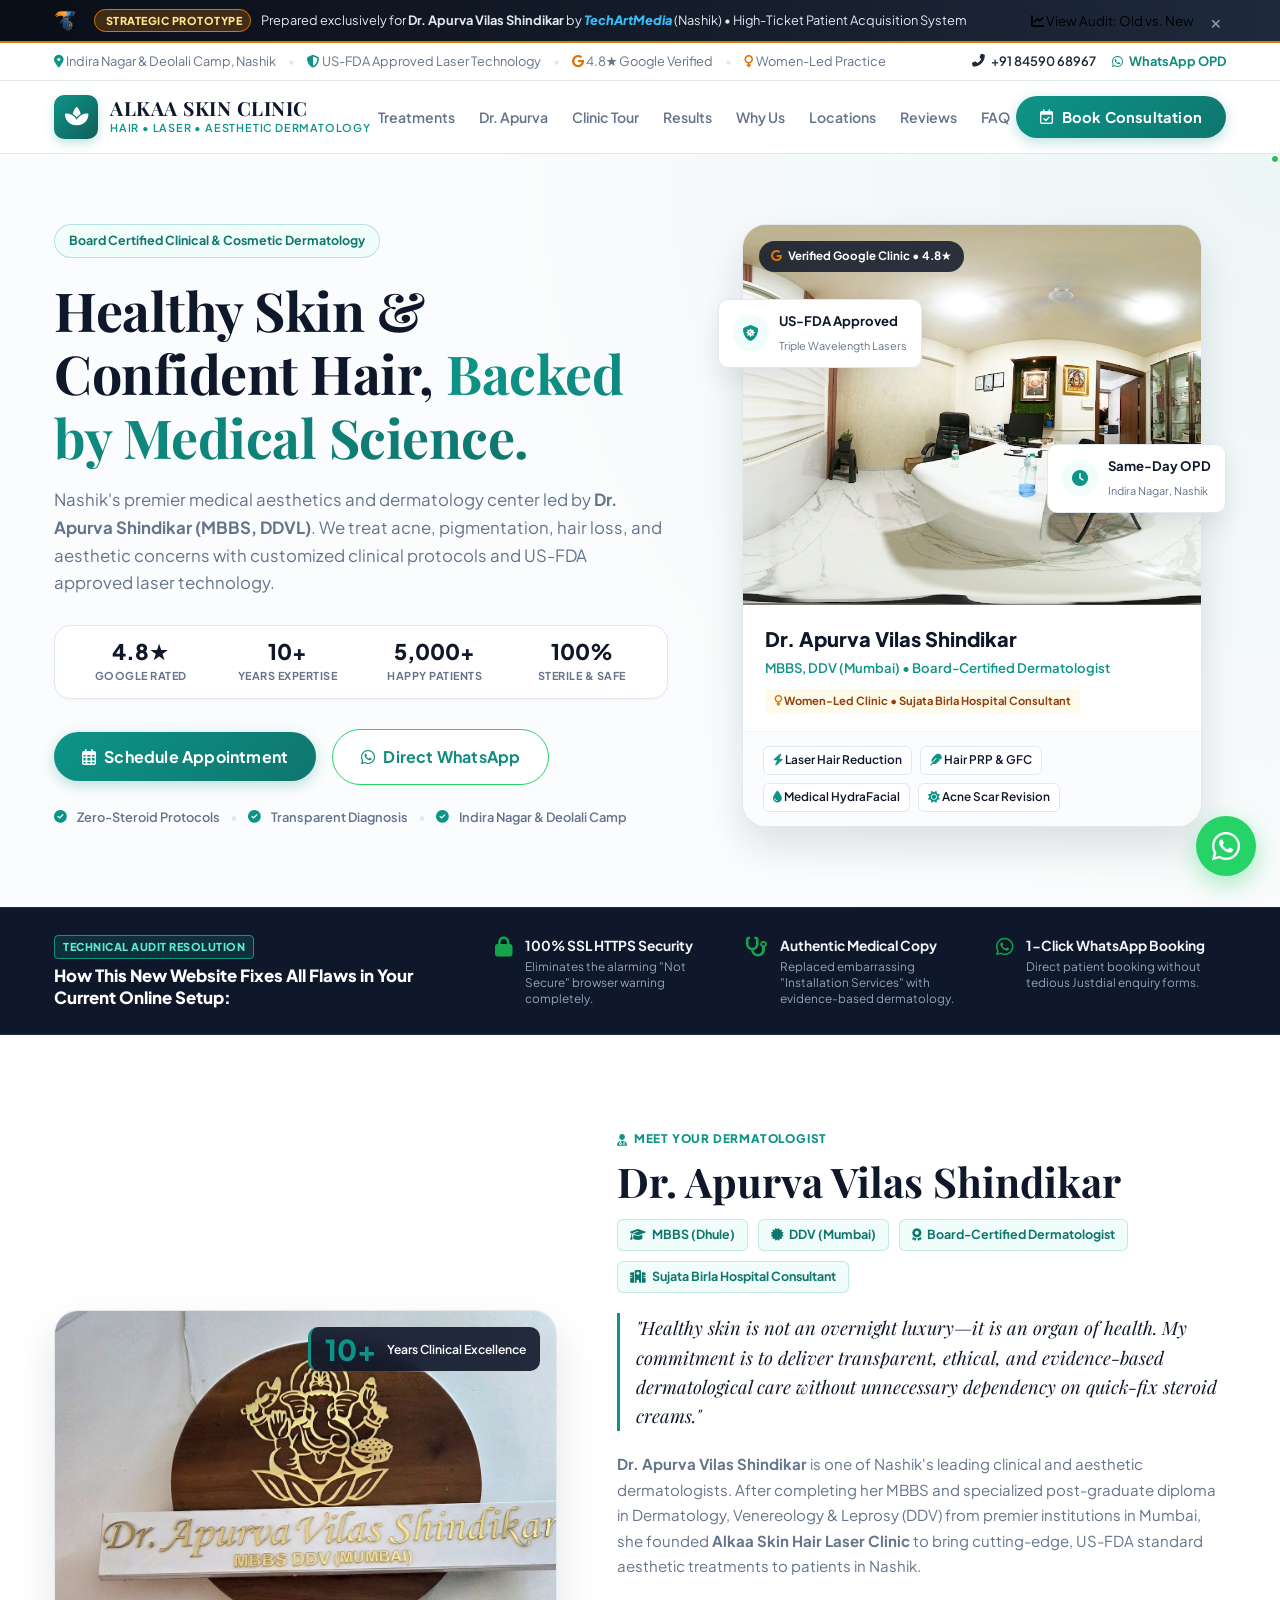
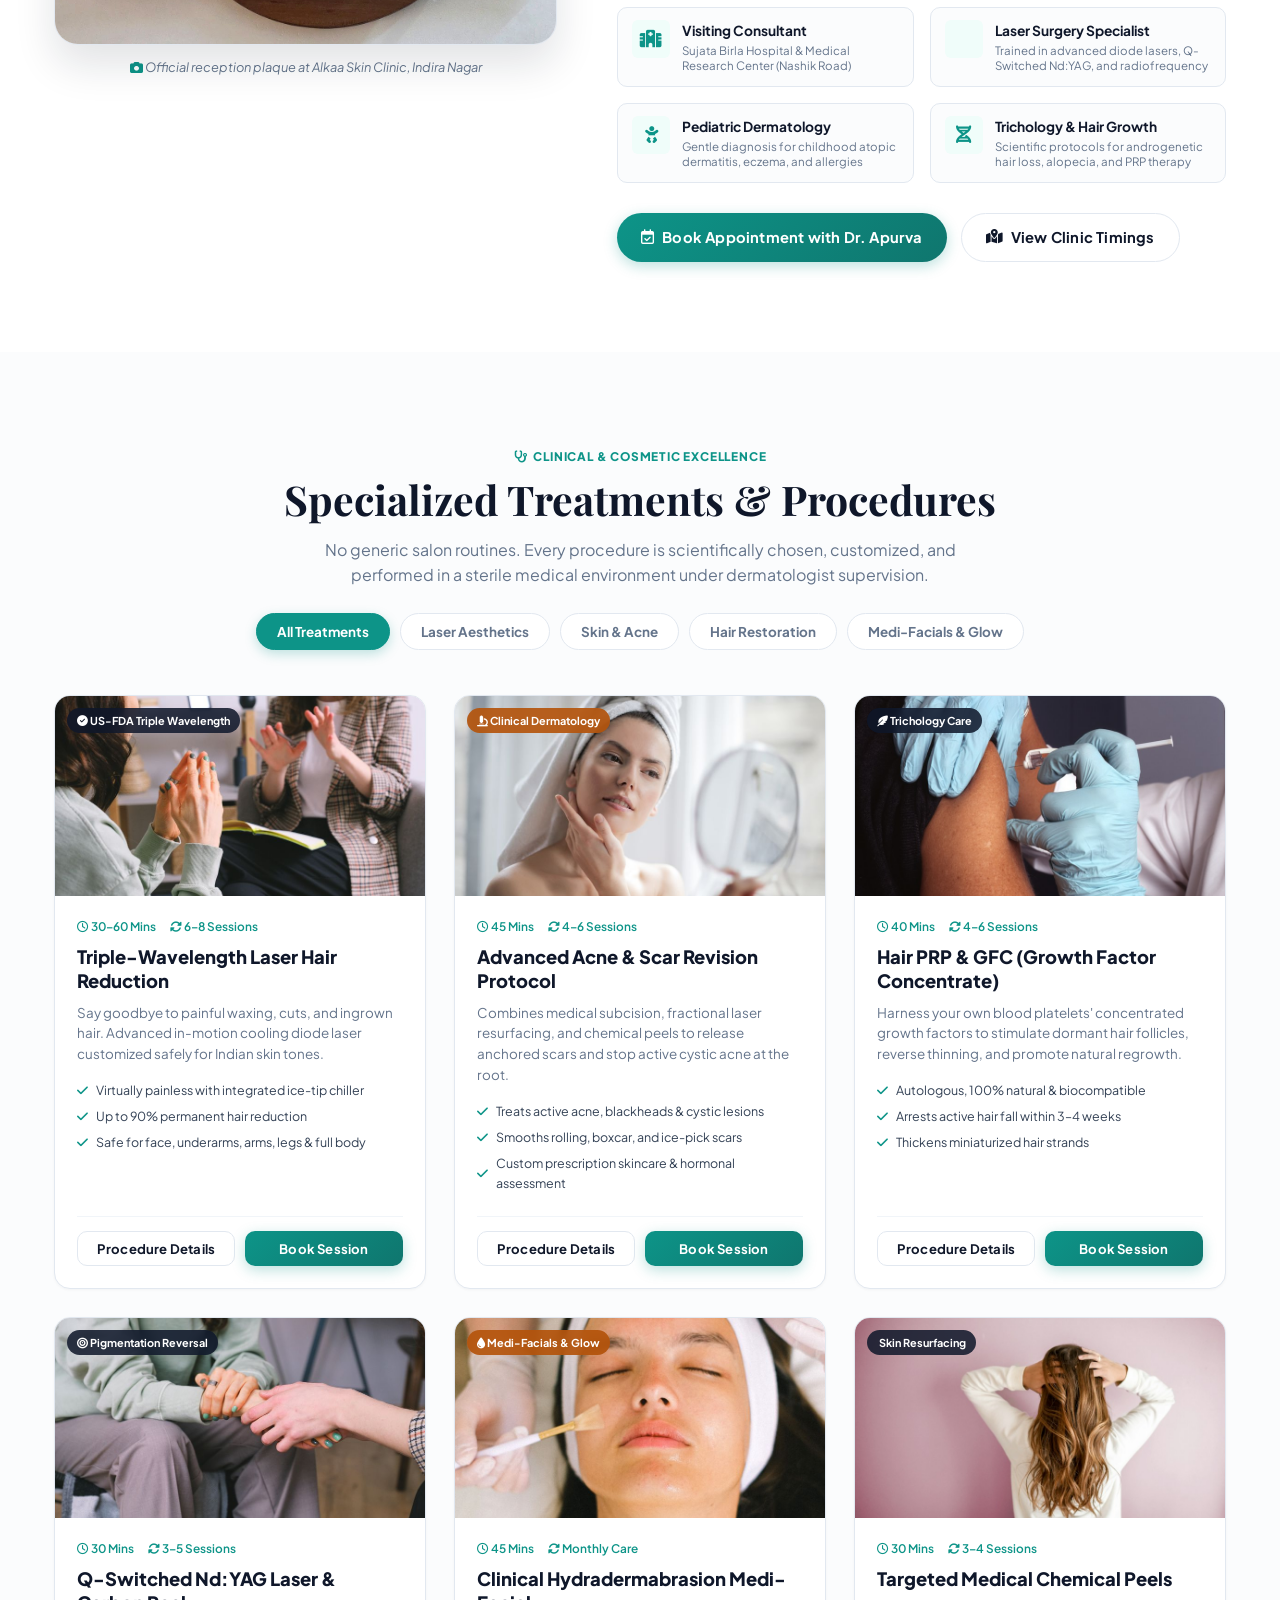
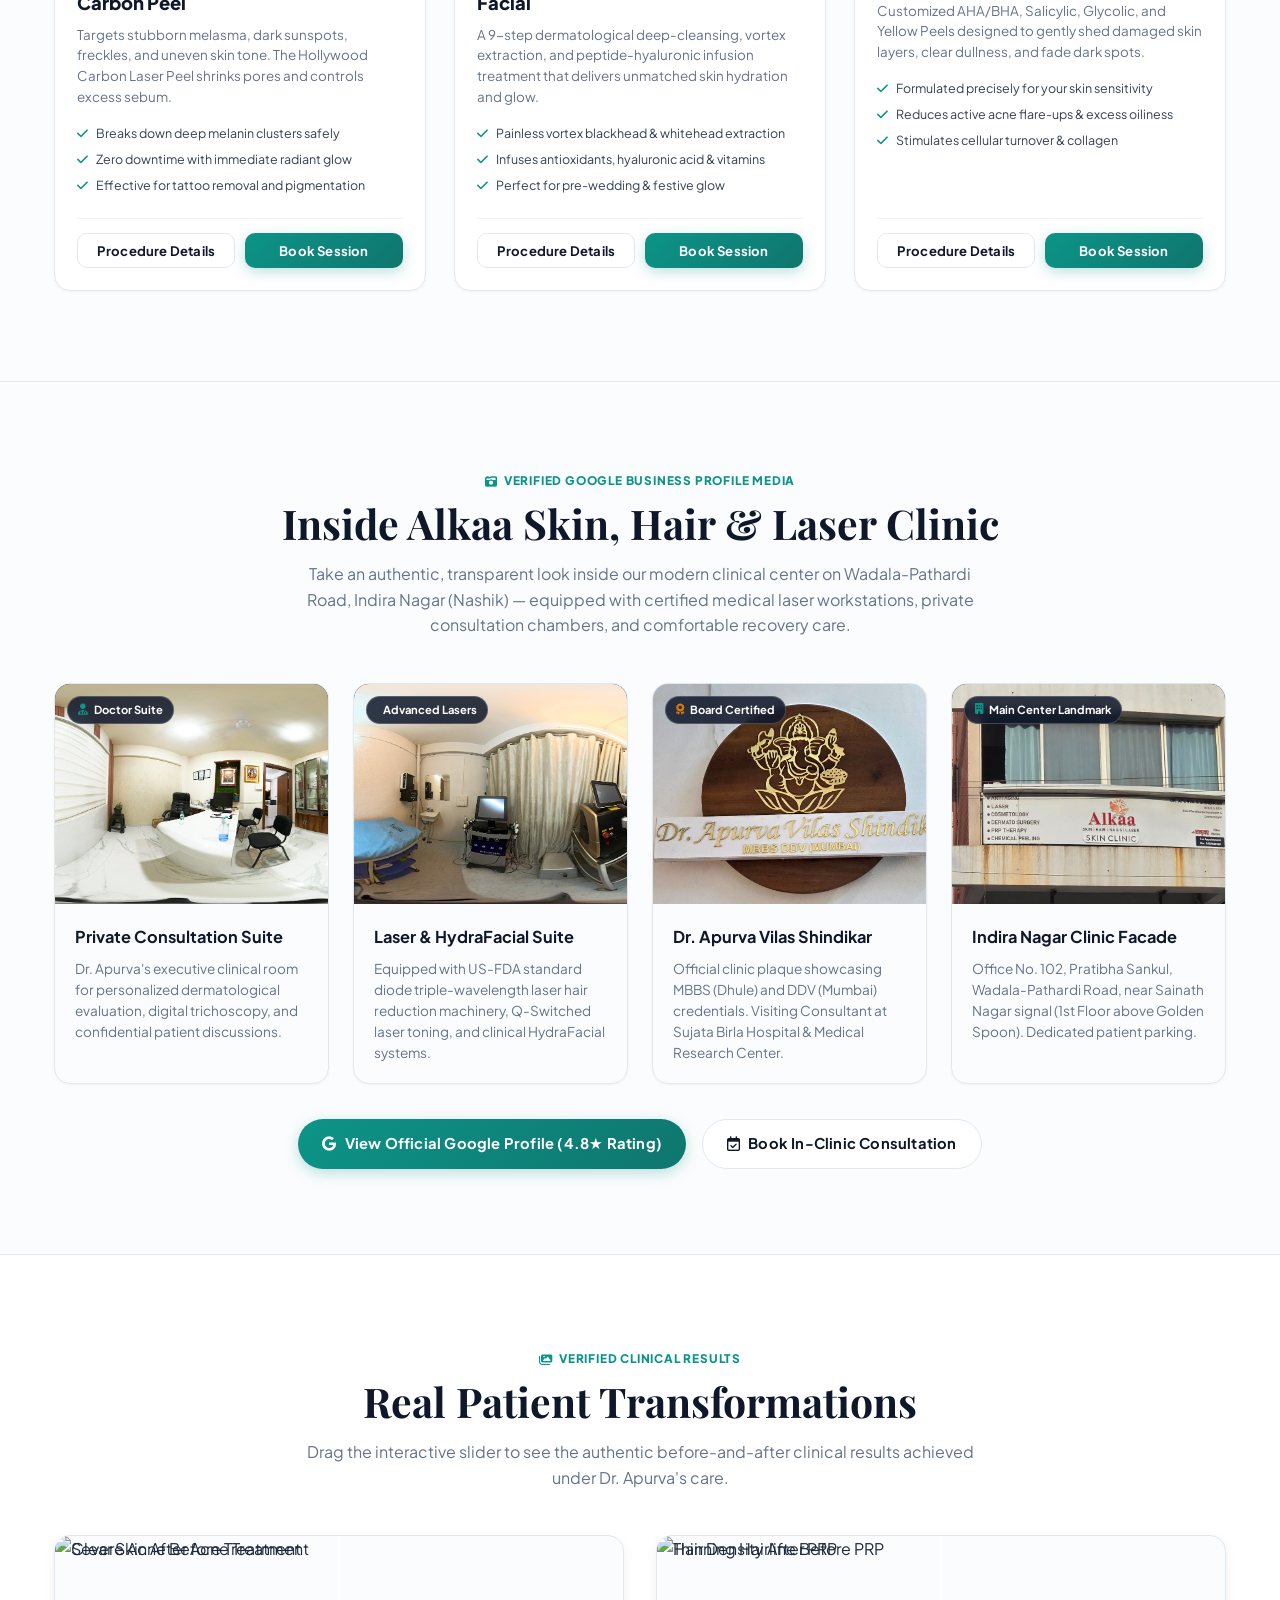
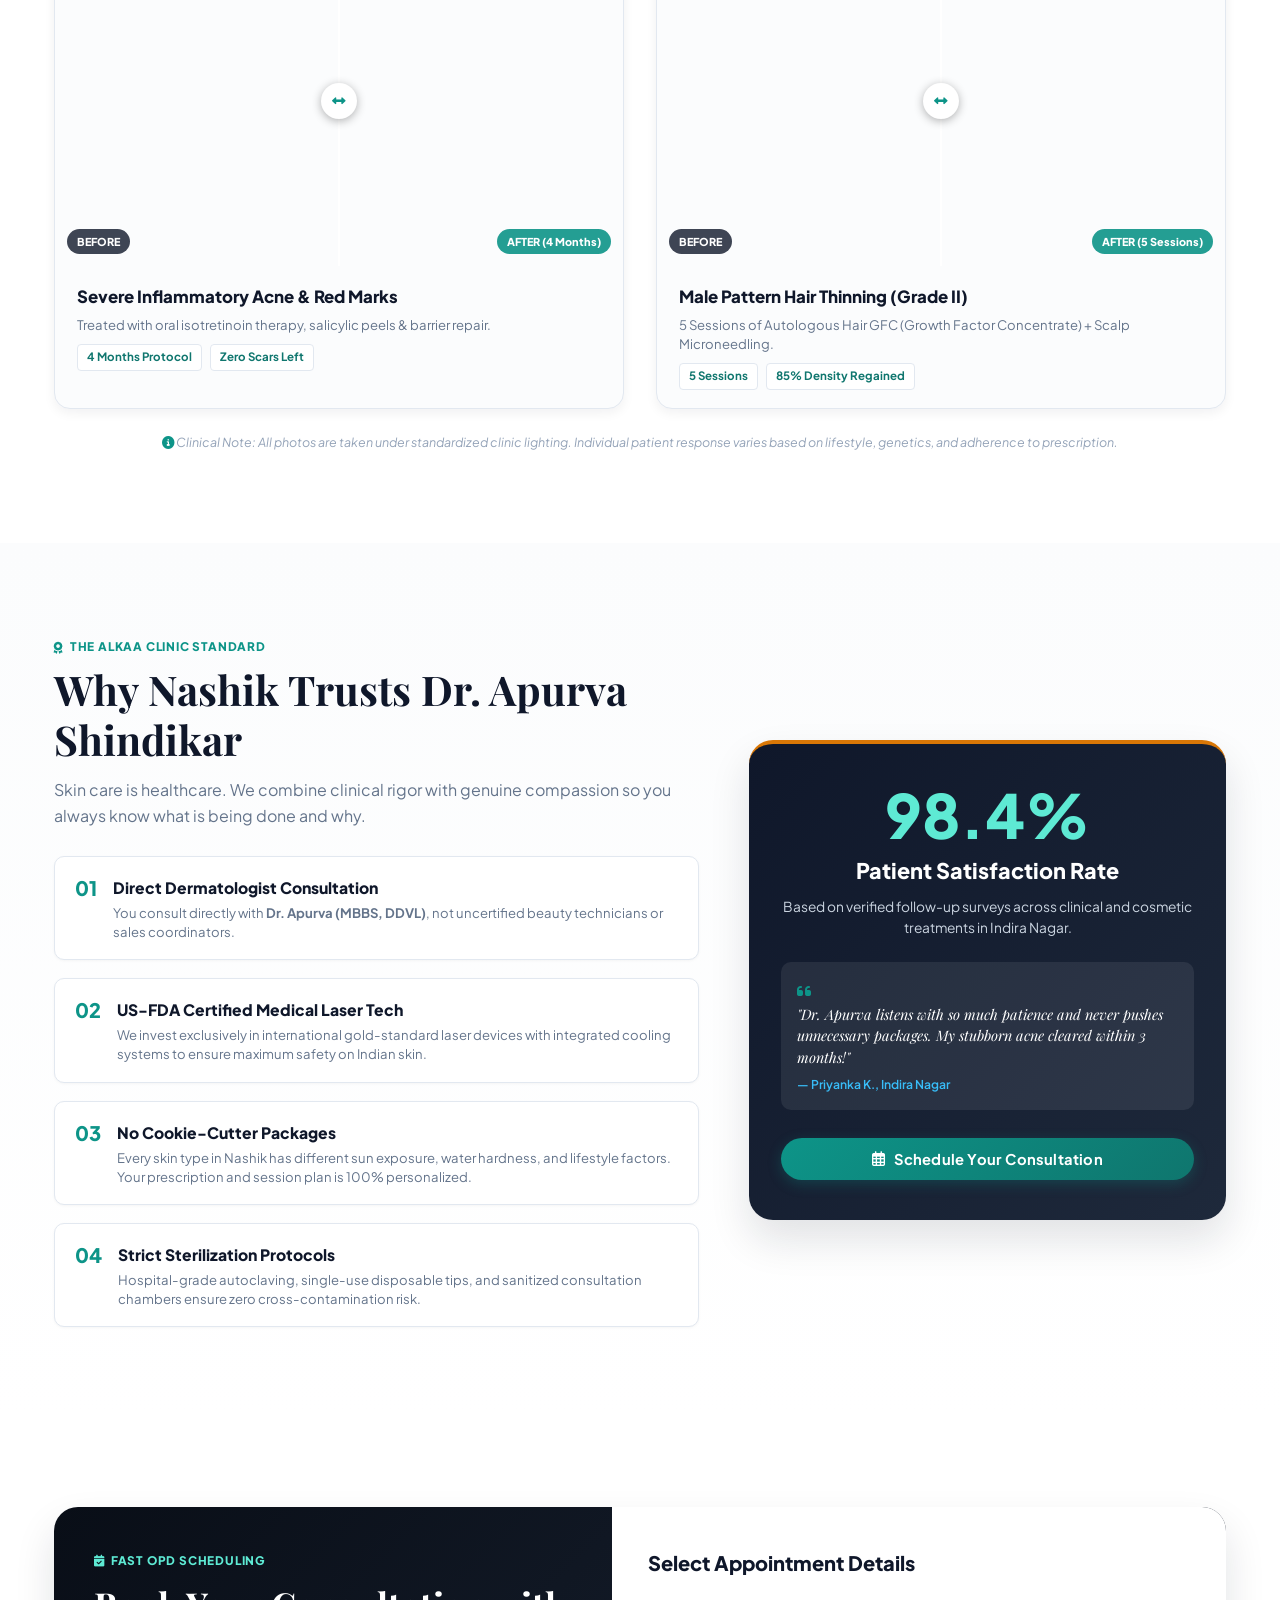
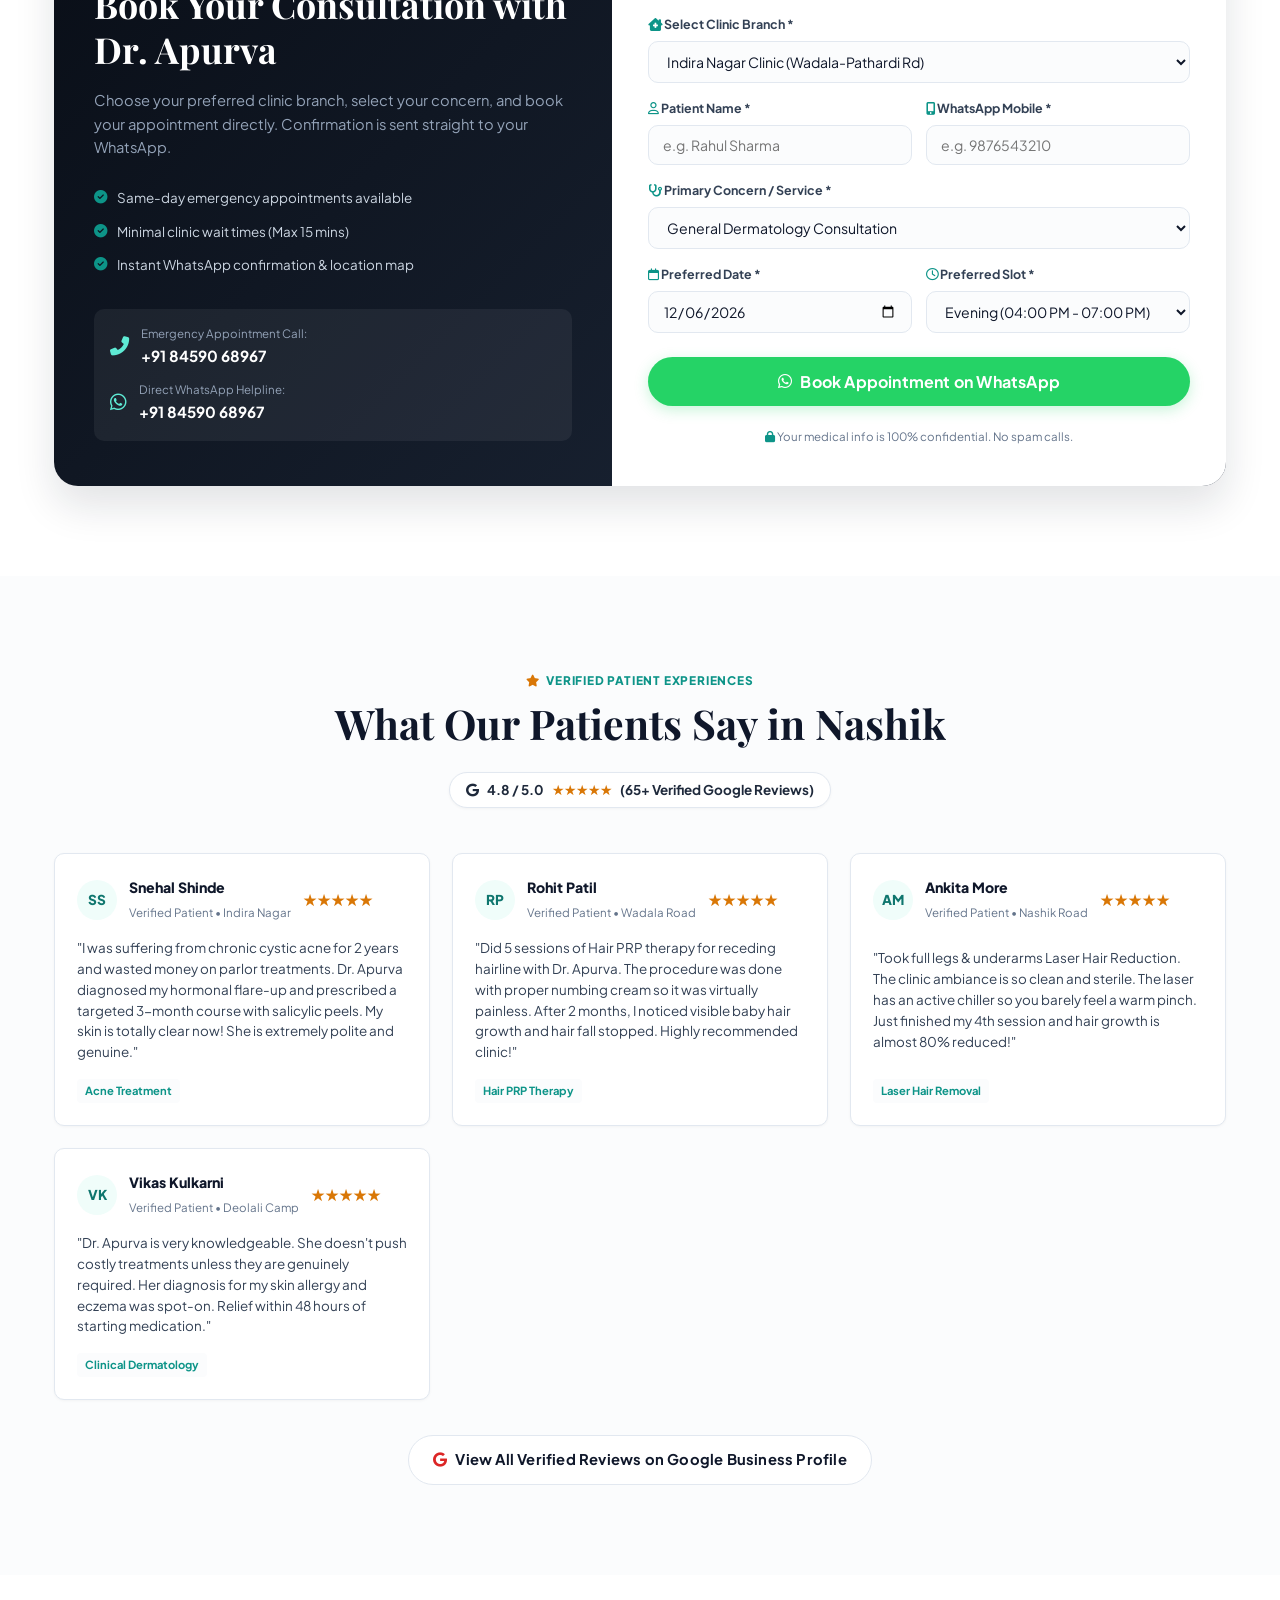
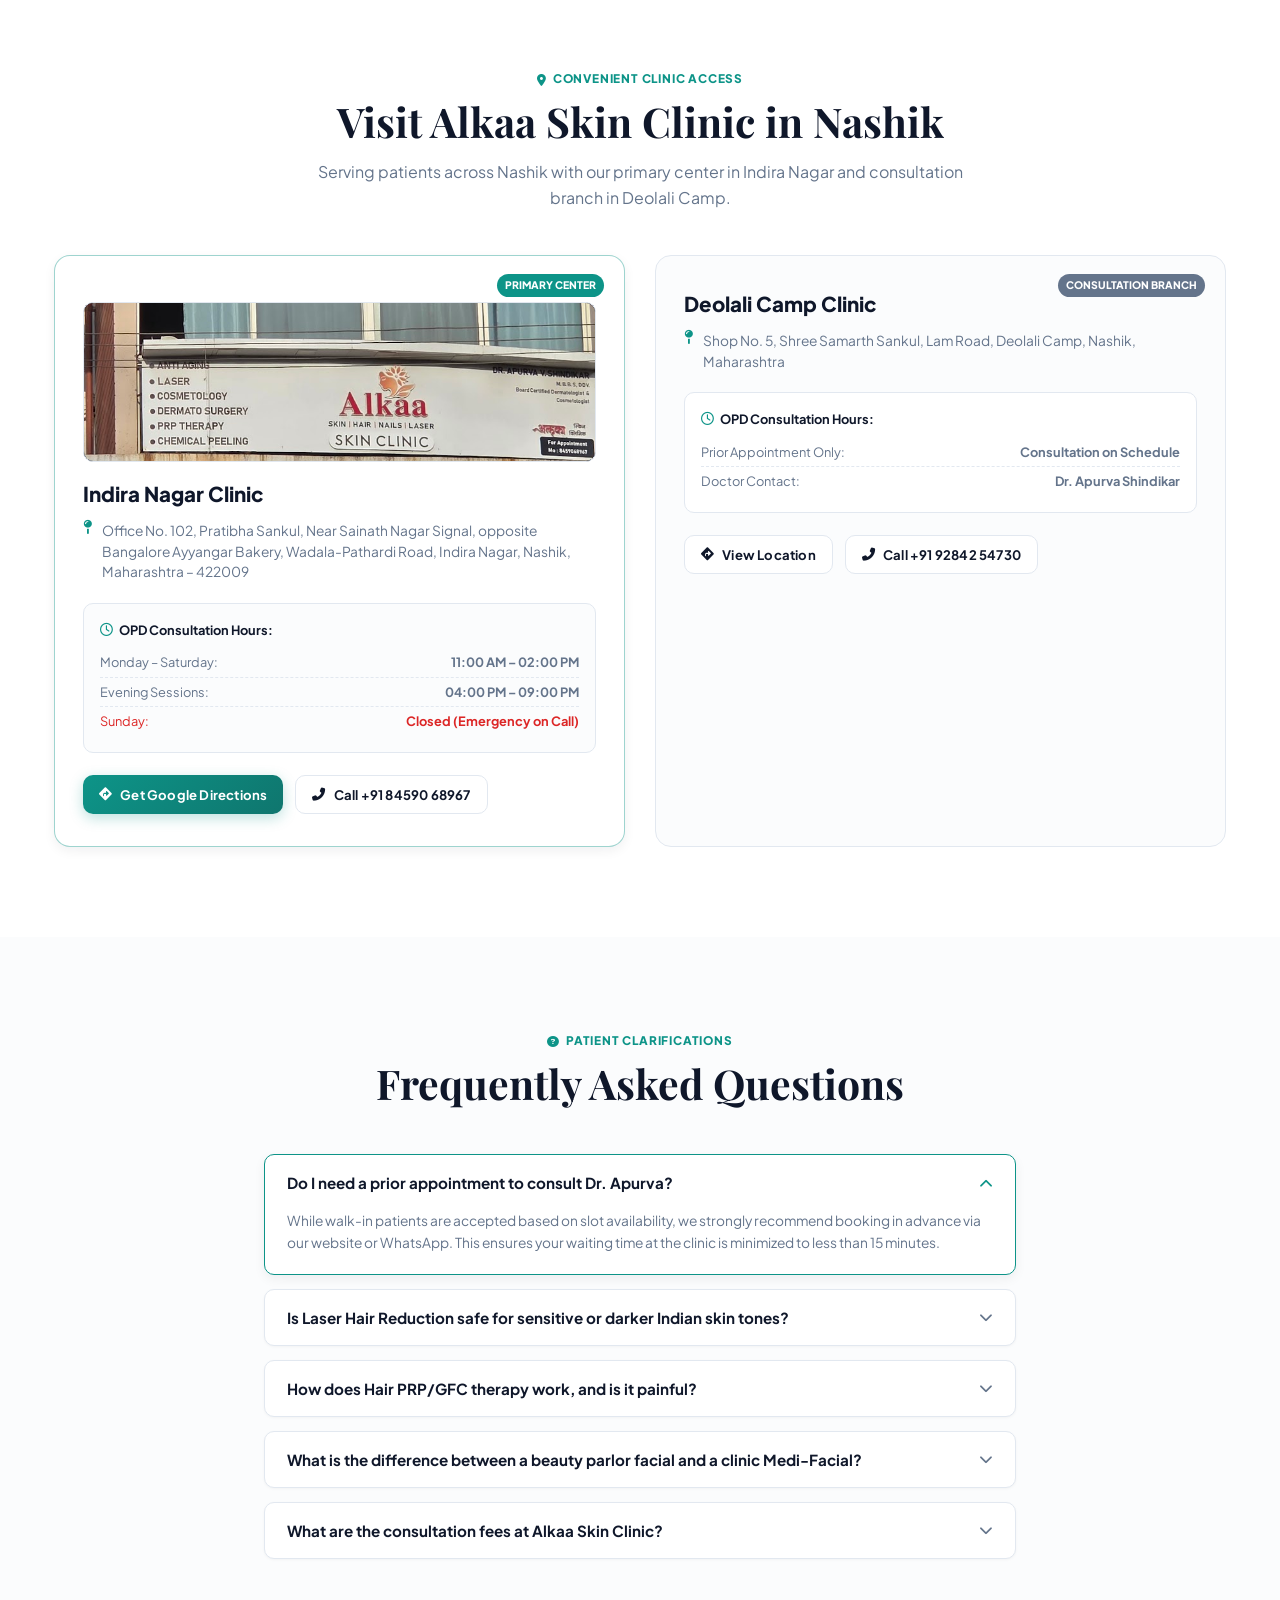
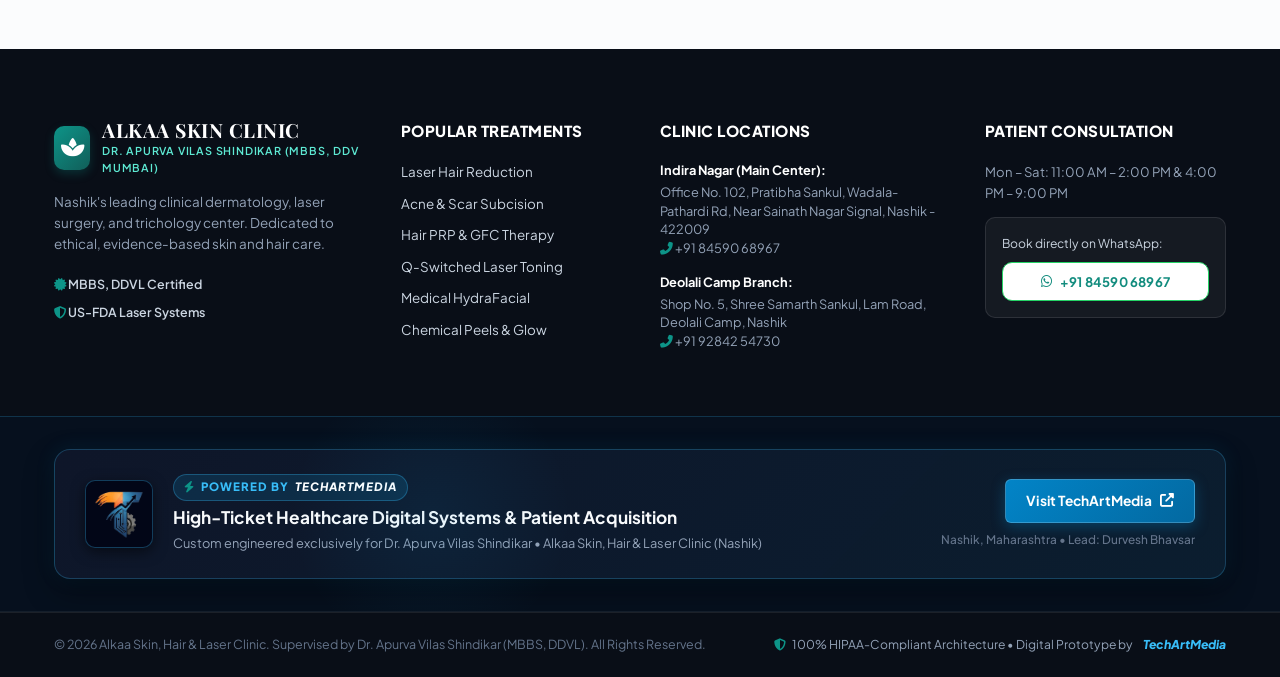
==== commit 0f83f231: "feat: direct WhatsApp appointment booking with instant clinic routing, remove confirmation modal, up" ====
--- a/index.html
+++ b/index.html
@@ -805,11 +805,8 @@
             </div>
 
             <div class="form-submit-row">
-              <button type="button" class="btn btn-wa-submit btn-block" id="submitWhatsAppBooking">
-                <i class="fab fa-whatsapp"></i> Book Instantly via WhatsApp
-              </button>
-              <button type="submit" class="btn btn-primary btn-block" id="submitWebBooking">
-                <i class="fas fa-check-circle"></i> Confirm Online Booking
+              <button type="submit" class="btn btn-wa-submit btn-block btn-lg" id="submitWhatsAppBooking">
+                <i class="fab fa-whatsapp"></i> Book Appointment on WhatsApp
               </button>
             </div>
 
@@ -1129,17 +1126,45 @@
       </div>
     </div>
 
-    <!-- Pitch Attribution Strip -->
+    <!-- ==================== POWERED BY TECHARTMEDIA SHOWCASE BANNER ==================== -->
+    <div class="techart-showcase-strip">
+      <div class="container">
+        <div class="techart-card">
+          <div class="techart-brand-side">
+            <div class="techart-logo-wrap">
+              <img src="assets/techartmedia_logo.png" alt="TechArtMedia Agency Logo" class="techart-agency-logo">
+            </div>
+            <div class="techart-info-text">
+              <div class="techart-powered-pill">
+                <i class="fas fa-bolt text-teal"></i> POWERED BY <em>TechArtMedia</em>
+              </div>
+              <h4 class="techart-card-heading">
+                High-Ticket Healthcare Digital Systems & Patient Acquisition
+              </h4>
+              <p class="techart-card-sub">
+                Custom engineered exclusively for Dr. Apurva Vilas Shindikar • Alkaa Skin, Hair & Laser Clinic (Nashik)
+              </p>
+            </div>
+          </div>
+          <div class="techart-action-side">
+            <a href="https://techartmedia.in" target="_blank" class="btn btn-techart-visit">
+              <span>Visit TechArtMedia</span> <i class="fas fa-external-link-alt"></i>
+            </a>
+            <div class="techart-meta-tag">
+              <span>Nashik, Maharashtra</span> • <span>Lead: Durvesh Bhavsar</span>
+            </div>
+          </div>
+        </div>
+      </div>
+    </div>
+
+    <!-- Official Copyright Strip -->
     <div class="footer-bottom">
       <div class="container footer-bottom-inner">
-        <p class="copyright">&copy; 2026 Alkaa Skin Hair Laser Clinic. All rights reserved.</p>
-        <div class="agency-attribution">
-          <span>🚀 Strategic Patient Acquisition Prototype Engineered by</span>
-          <a href="https://techartmedia.in" target="_blank" class="techart-link">
-            <img src="assets/techartmedia_logo.png" alt="TechArtMedia Logo" style="height: 18px; vertical-align: middle; margin-right: 6px;">
-            <em style="font-style: italic; font-weight: 800; color: #38bdf8;">TechArtMedia</em> (Durvesh Bhavsar • Nashik)
-          </a>
-        </div>
+        <p class="copyright">&copy; 2026 Alkaa Skin, Hair & Laser Clinic. Supervised by Dr. Apurva Vilas Shindikar (MBBS, DDVL). All Rights Reserved.</p>
+        <p class="footer-badge-note">
+          <i class="fas fa-shield-alt text-teal"></i> 100% HIPAA-Compliant Architecture • Digital Prototype by <em style="font-style: italic; font-weight: 800; color: #38bdf8; margin-left: 4px;">TechArtMedia</em>
+        </p>
       </div>
     </div>
   </footer>
@@ -1309,103 +1334,11 @@
           </div>
 
           <div class="form-submit-row mt-15">
-            <button type="button" class="btn btn-wa-submit btn-block" id="modalSubmitWhatsApp">
-              <i class="fab fa-whatsapp"></i> Book Instantly via WhatsApp
+            <button type="submit" class="btn btn-wa-submit btn-block btn-lg" id="modalSubmitWhatsApp">
+              <i class="fab fa-whatsapp"></i> Book Appointment on WhatsApp
             </button>
-            <button type="submit" class="btn btn-primary btn-block">
-              <i class="fas fa-check-circle"></i> Confirm Consultation
-            </button>
           </div>
         </form>
-      </div>
-    </div>
-  </div>
-
-  <!-- ==================== APPOINTMENT APPROVAL CONFIRMATION MODAL ==================== -->
-  <div class="modal-backdrop" id="bookingApprovalModal" role="dialog" aria-modal="true" aria-labelledby="approvalTitle">
-    <div class="modal-dialog max-w-500 approval-modal-dialog">
-      <div class="approval-header">
-        <button class="approval-close-btn" id="topCloseApprovalModal" aria-label="Close modal">&times;</button>
-        <div class="approval-seal-wrap">
-          <div class="approval-seal-pulse"></div>
-          <div class="approval-seal">
-            <i class="fas fa-check"></i>
-          </div>
-        </div>
-        <span class="badge-opd" style="background: rgba(255,255,255,0.22); color: #ffffff; border-color: rgba(255,255,255,0.35);">
-          <i class="fas fa-shield-alt"></i> VERIFIED CLINICAL OPD PASS
-        </span>
-        <h3 id="approvalTitle">Consultation Token Approved</h3>
-        <p>Allocated in Dr. Apurva Vilas Shindikar's OPD Schedule</p>
-      </div>
-
-      <div class="approval-body">
-        <!-- Sequential Token Hero Box -->
-        <div class="token-hero-banner">
-          <div class="token-hero-top">
-            <span class="token-hero-label"><i class="fas fa-ticket-alt"></i> PRIORITY OPD TOKEN</span>
-            <span class="token-hero-seq-tag" id="appTokenSeqTag">Sequence #101 Today</span>
-          </div>
-          <div class="token-hero-code" id="appTokenId">ALK-OPD-101</div>
-          <div class="token-hero-sub">
-            <i class="fas fa-check-circle text-teal"></i> Queue Reserved for In-Person Evaluation
-          </div>
-        </div>
-
-        <!-- Doctor Real-Time Notification Status -->
-        <div class="doctor-dispatch-card">
-          <div class="dispatch-header">
-            <div class="doc-avatar-wrap">
-              <i class="fas fa-user-md"></i>
-              <span class="pulse-dot"></span>
-            </div>
-            <div class="doc-alert-info">
-              <strong class="dispatch-title">Doctor OPD Terminal Alerted</strong>
-              <span class="dispatch-target">Dr. Apurva Vilas Shindikar • +91 84590 68967</span>
-            </div>
-            <span class="dispatch-status-badge"><i class="fas fa-satellite-dish"></i> Dispatched</span>
-          </div>
-          <div class="dispatch-details">
-            <p>Your appointment intake and priority token have been transmitted to Dr. Apurva's clinic coordinator desk at Indira Nagar.</p>
-          </div>
-        </div>
-
-        <!-- Patient & Appointment Intake Details -->
-        <div class="token-summary-card">
-          <div class="token-row">
-            <span class="t-lbl"><i class="fas fa-user text-teal"></i> Patient Name:</span>
-            <strong class="t-val" id="appPatientName">Patient Name</strong>
-          </div>
-          <div class="token-row">
-            <span class="t-lbl"><i class="fas fa-phone-alt text-teal"></i> Contact Mobile:</span>
-            <strong class="t-val" id="appPatientPhone">+91 XXXXX XXXXX</strong>
-          </div>
-          <div class="token-row">
-            <span class="t-lbl"><i class="fas fa-hospital-alt text-teal"></i> Clinic Branch:</span>
-            <strong class="t-val" id="appClinicBranch">Indira Nagar (Main Center)</strong>
-          </div>
-          <div class="token-row">
-            <span class="t-lbl"><i class="fas fa-stethoscope text-teal"></i> Treatment:</span>
-            <strong class="t-val" id="appTreatmentName">Consultation</strong>
-          </div>
-          <div class="token-row">
-            <span class="t-lbl"><i class="fas fa-calendar-day text-teal"></i> Date & Slot:</span>
-            <strong class="t-val" id="appDateTime">Tomorrow (Morning)</strong>
-          </div>
-        </div>
-
-        <!-- Action Buttons -->
-        <div class="approval-actions">
-          <a href="#" id="appWhatsAppBtn" target="_blank" class="btn btn-wa-submit btn-block">
-            <i class="fab fa-whatsapp"></i> Confirm with Dr. Apurva on WhatsApp
-          </a>
-          <a href="tel:+918459068967" class="btn btn-outline-teal btn-block">
-            <i class="fas fa-phone-alt"></i> Call Clinic Reception Desk (+91 84590 68967)
-          </a>
-          <button type="button" class="btn btn-outline btn-block" id="closeApprovalModalBtn">
-            <i class="fas fa-times"></i> Close Window & Return to Website
-          </button>
-        </div>
       </div>
     </div>
   </div>
--- a/styles.css
+++ b/styles.css
@@ -1858,6 +1858,166 @@
   margin-bottom: 8px;
 }
 
+/* ==================== POWERED BY TECHARTMEDIA SHOWCASE BANNER ==================== */
+.techart-showcase-strip {
+  background: #06101e;
+  border-top: 1px solid rgba(56, 189, 248, 0.2);
+  border-bottom: 1px solid rgba(255, 255, 255, 0.06);
+  padding: 32px 0;
+  position: relative;
+  overflow: hidden;
+}
+
+.techart-showcase-strip::before {
+  content: '';
+  position: absolute;
+  top: 0;
+  left: 20%;
+  width: 350px;
+  height: 100%;
+  background: radial-gradient(circle, rgba(14, 165, 233, 0.08) 0%, transparent 70%);
+  pointer-events: none;
+}
+
+.techart-card {
+  background: linear-gradient(135deg, rgba(15, 23, 42, 0.95) 0%, rgba(11, 30, 48, 0.98) 100%);
+  border: 1.5px solid rgba(56, 189, 248, 0.25);
+  box-shadow: 0 12px 30px rgba(0, 0, 0, 0.4), 0 0 20px rgba(14, 165, 233, 0.1);
+  border-radius: var(--radius-lg);
+  padding: 24px 30px;
+  display: flex;
+  align-items: center;
+  justify-content: space-between;
+  flex-wrap: wrap;
+  gap: 20px;
+  transition: border-color 0.3s ease, box-shadow 0.3s ease;
+}
+
+.techart-card:hover {
+  border-color: rgba(56, 189, 248, 0.5);
+  box-shadow: 0 14px 35px rgba(0, 0, 0, 0.5), 0 0 25px rgba(14, 165, 233, 0.2);
+}
+
+.techart-brand-side {
+  display: flex;
+  align-items: center;
+  gap: 20px;
+}
+
+.techart-logo-wrap {
+  width: 68px;
+  height: 68px;
+  border-radius: var(--radius-md);
+  background: #020617;
+  border: 1.5px solid rgba(56, 189, 248, 0.3);
+  display: flex;
+  align-items: center;
+  justify-content: center;
+  padding: 8px;
+  flex-shrink: 0;
+  box-shadow: 0 4px 14px rgba(0, 0, 0, 0.5);
+}
+
+.techart-agency-logo {
+  max-width: 100%;
+  max-height: 100%;
+  object-fit: contain;
+}
+
+.techart-info-text {
+  display: flex;
+  flex-direction: column;
+  gap: 5px;
+}
+
+.techart-powered-pill {
+  display: inline-flex;
+  align-items: center;
+  gap: 6px;
+  background: rgba(14, 165, 233, 0.15);
+  border: 1px solid rgba(56, 189, 248, 0.3);
+  color: #38bdf8;
+  font-size: 0.72rem;
+  font-weight: 800;
+  letter-spacing: 1px;
+  text-transform: uppercase;
+  padding: 3px 10px;
+  border-radius: 20px;
+  width: fit-content;
+}
+
+.techart-powered-pill em {
+  font-style: italic;
+  font-weight: 900;
+  color: #ffffff;
+}
+
+.techart-card-heading {
+  font-size: 1.08rem;
+  font-weight: 700;
+  color: #f8fafc;
+  margin: 0;
+  line-height: 1.3;
+}
+
+.techart-card-sub {
+  font-size: 0.8rem;
+  color: #94a3b8;
+  margin: 0;
+}
+
+.techart-action-side {
+  display: flex;
+  flex-direction: column;
+  align-items: flex-end;
+  gap: 8px;
+}
+
+.btn-techart-visit {
+  background: linear-gradient(135deg, #0284c7 0%, #0369a1 100%);
+  color: #ffffff;
+  font-weight: 700;
+  font-size: 0.86rem;
+  padding: 10px 20px;
+  border-radius: var(--radius-sm);
+  display: inline-flex;
+  align-items: center;
+  gap: 8px;
+  border: 1px solid rgba(255, 255, 255, 0.2);
+  box-shadow: 0 4px 14px rgba(2, 132, 199, 0.35);
+  transition: all 0.25s ease;
+  text-decoration: none;
+}
+
+.btn-techart-visit:hover {
+  background: linear-gradient(135deg, #0369a1 0%, #075985 100%);
+  transform: translateY(-2px);
+  box-shadow: 0 6px 18px rgba(2, 132, 199, 0.5);
+  color: #ffffff;
+}
+
+.techart-meta-tag {
+  font-size: 0.74rem;
+  color: #64748b;
+  font-weight: 500;
+}
+
+@media (max-width: 768px) {
+  .techart-card {
+    flex-direction: column;
+    align-items: flex-start;
+    padding: 20px;
+  }
+  .techart-action-side {
+    align-items: flex-start;
+    width: 100%;
+  }
+  .btn-techart-visit {
+    width: 100%;
+    justify-content: center;
+  }
+}
+
 .footer-bottom {
   border-top: 1px solid rgba(255, 255, 255, 0.08);
   padding: 22px 0;
@@ -1873,12 +2033,14 @@
   gap: 12px;
 }
 
-.techart-link {
-  color: #38bdf8;
-  font-weight: 700;
-}
-
-.techart-link:hover { color: #f97316; }
+.footer-badge-note {
+  display: flex;
+  align-items: center;
+  gap: 6px;
+  font-size: 0.76rem;
+  color: #94a3b8;
+  margin: 0;
+}
 
 /* ==================== FLOATING WHATSAPP CHAT WIDGET ==================== */
 .floating-wa-wrapper {
@@ -2590,66 +2752,6 @@
   color: #ffffff;
 }
 
-/* Sequential Token Hero Banner */
-.token-hero-banner {
-  background: linear-gradient(135deg, rgba(13, 148, 136, 0.08) 0%, rgba(20, 184, 166, 0.16) 100%);
-  border: 1.5px solid var(--primary);
-  border-radius: var(--radius-md);
-  padding: 16px 20px;
-  text-align: center;
-  margin-bottom: 16px;
-  position: relative;
-  overflow: hidden;
-}
-
-.token-hero-top {
-  display: flex;
-  justify-content: space-between;
-  align-items: center;
-  margin-bottom: 4px;
-}
-
-.token-hero-label {
-  font-size: 0.72rem;
-  font-weight: 800;
-  text-transform: uppercase;
-  letter-spacing: 1px;
-  color: var(--primary);
-  display: flex;
-  align-items: center;
-  gap: 6px;
-}
-
-.token-hero-seq-tag {
-  background: var(--primary);
-  color: #ffffff;
-  font-size: 0.68rem;
-  font-weight: 700;
-  padding: 3px 8px;
-  border-radius: 20px;
-  letter-spacing: 0.3px;
-}
-
-.token-hero-code {
-  font-family: var(--font-heading);
-  font-size: 2.2rem;
-  font-weight: 900;
-  color: var(--primary-dark);
-  letter-spacing: 1.5px;
-  line-height: 1.1;
-  margin: 4px 0 6px;
-}
-
-.token-hero-sub {
-  font-size: 0.78rem;
-  font-weight: 600;
-  color: var(--text-muted);
-  display: flex;
-  align-items: center;
-  justify-content: center;
-  gap: 6px;
-}
-
 /* Doctor Real-Time Dispatch Card */
 .doctor-dispatch-card {
   background: #f0fdf4;
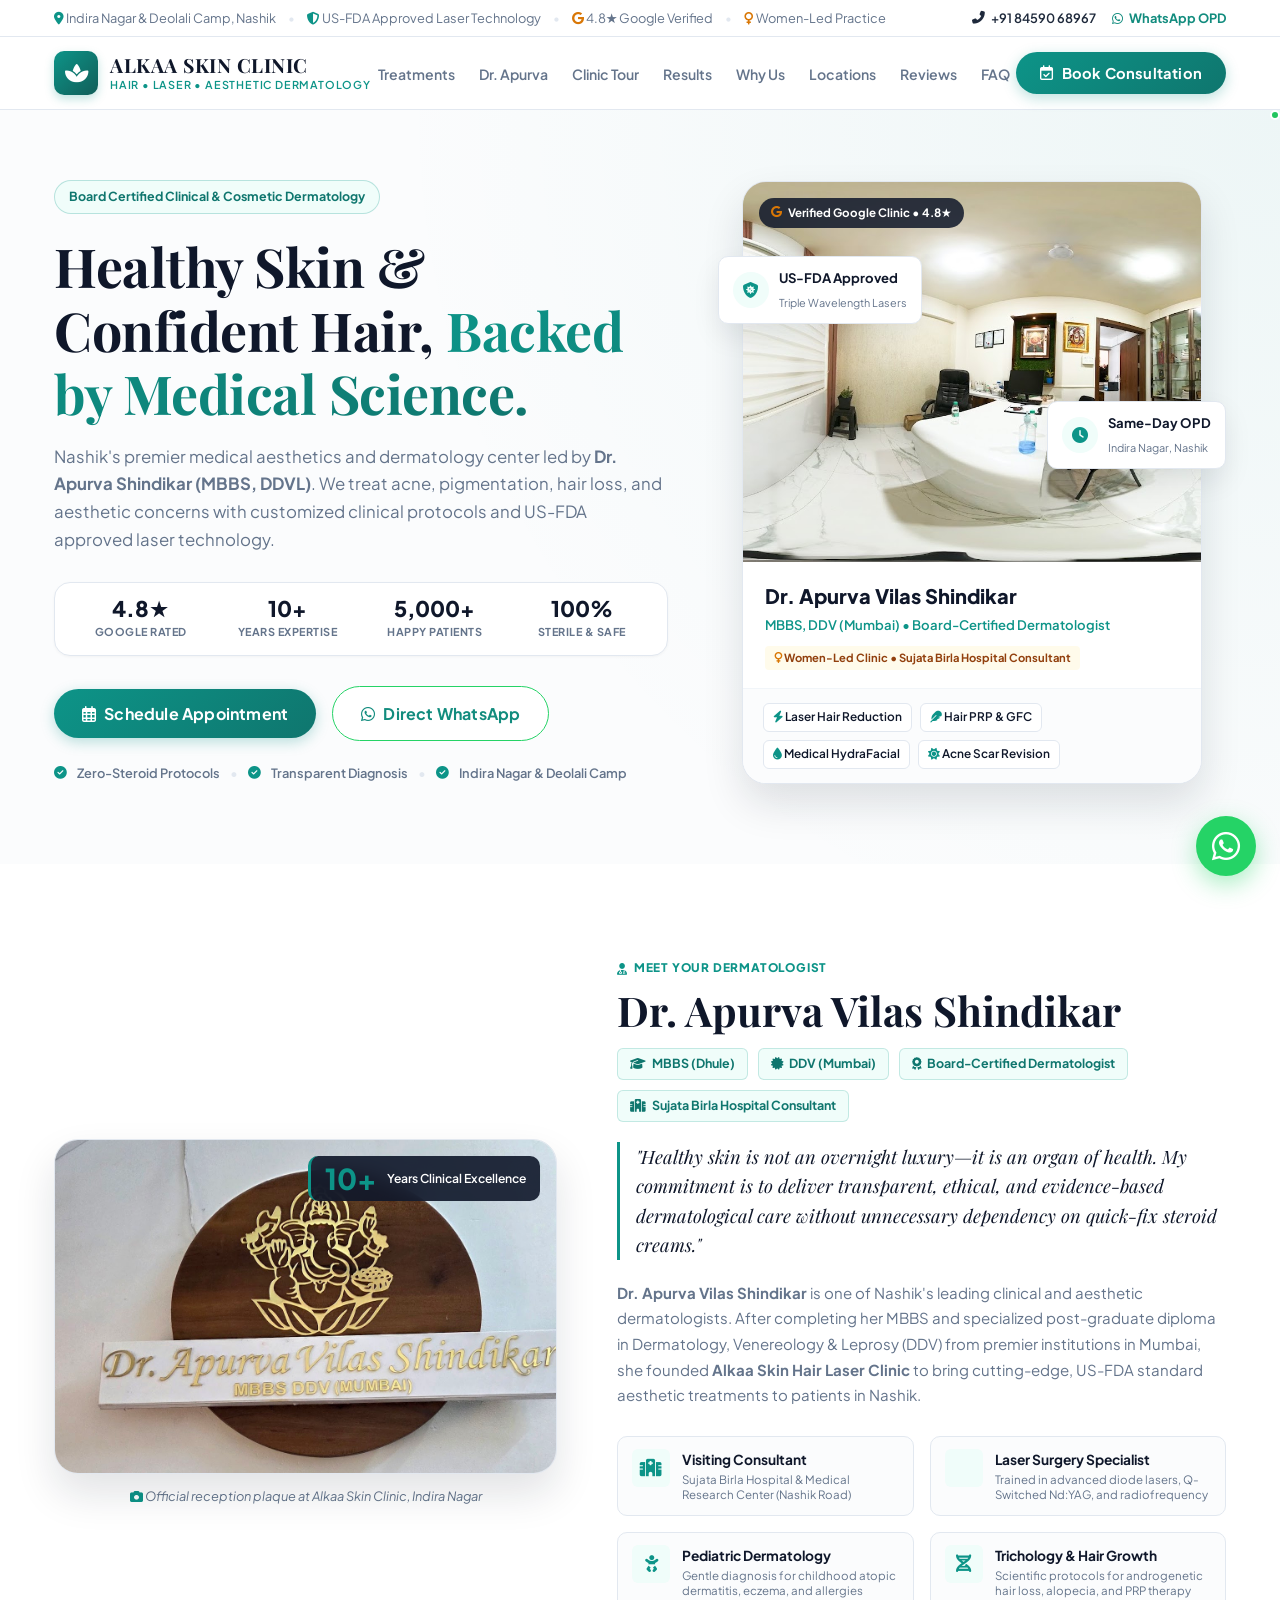
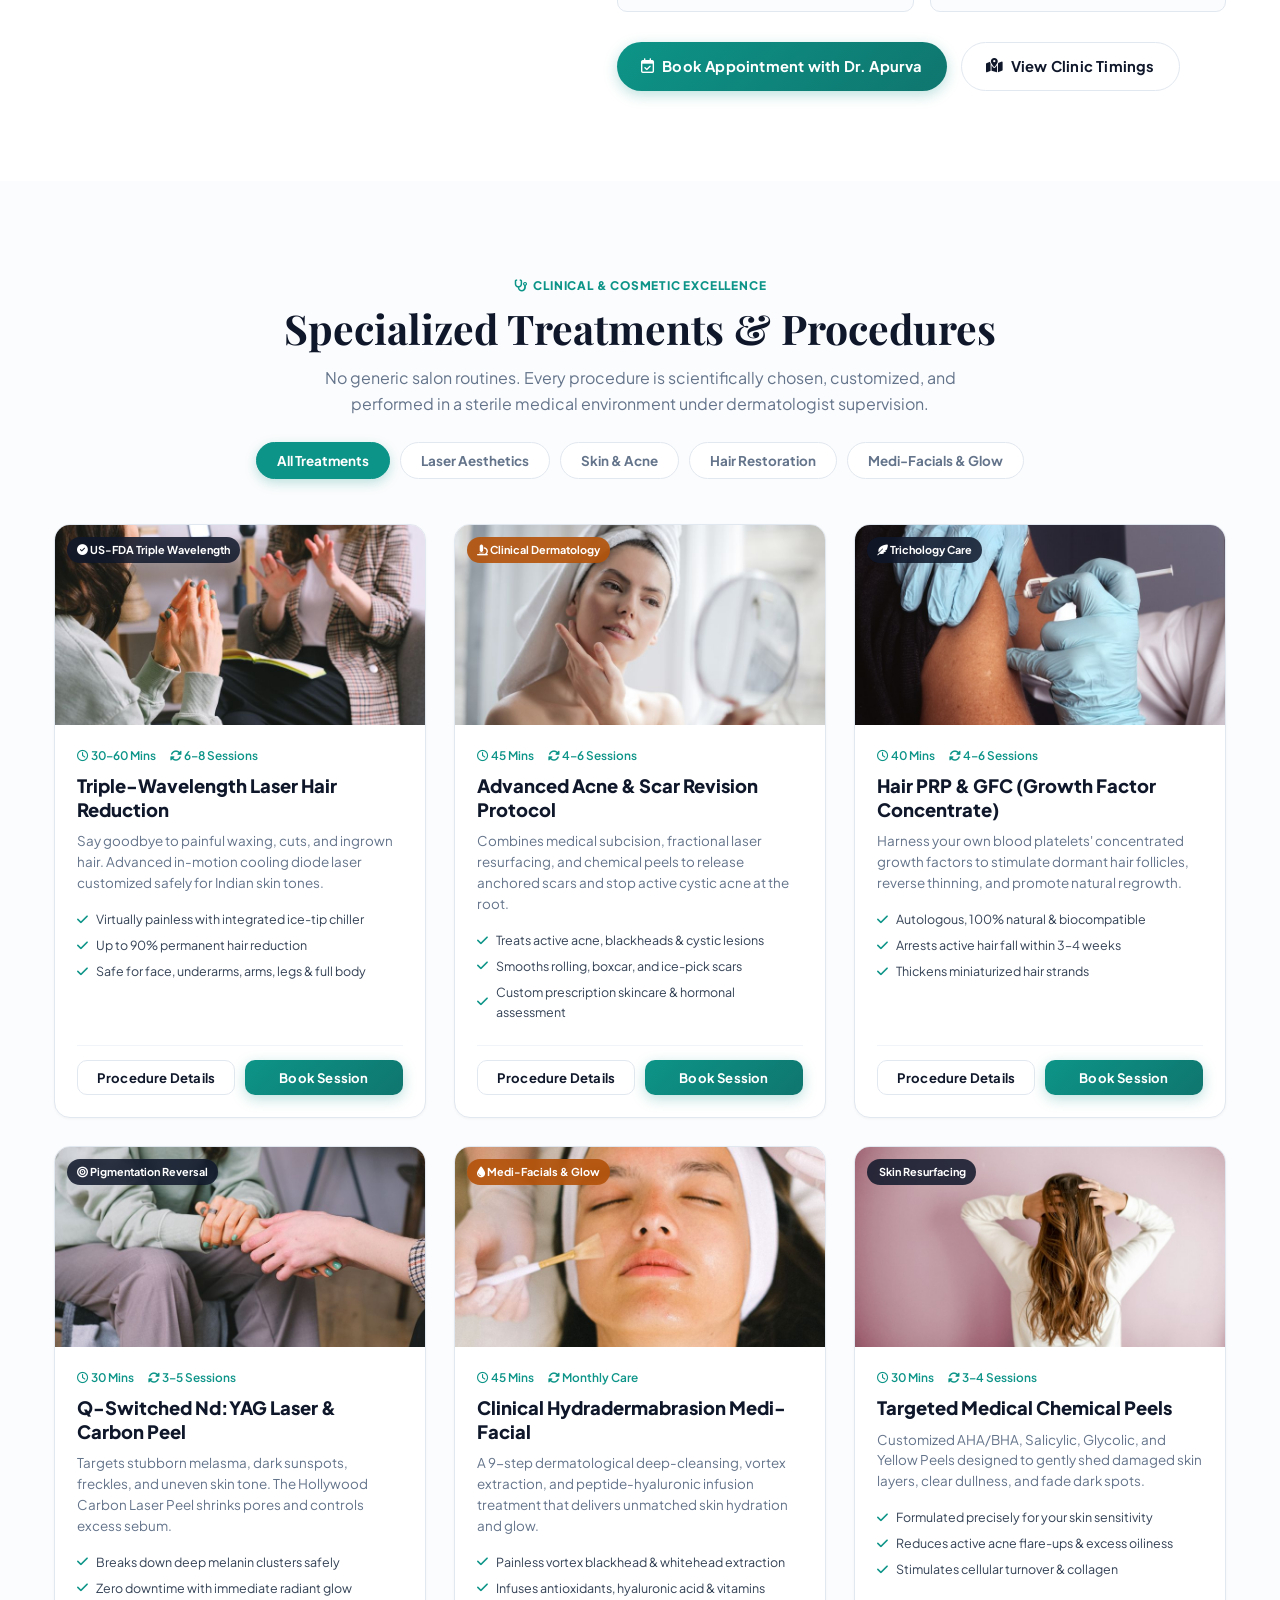
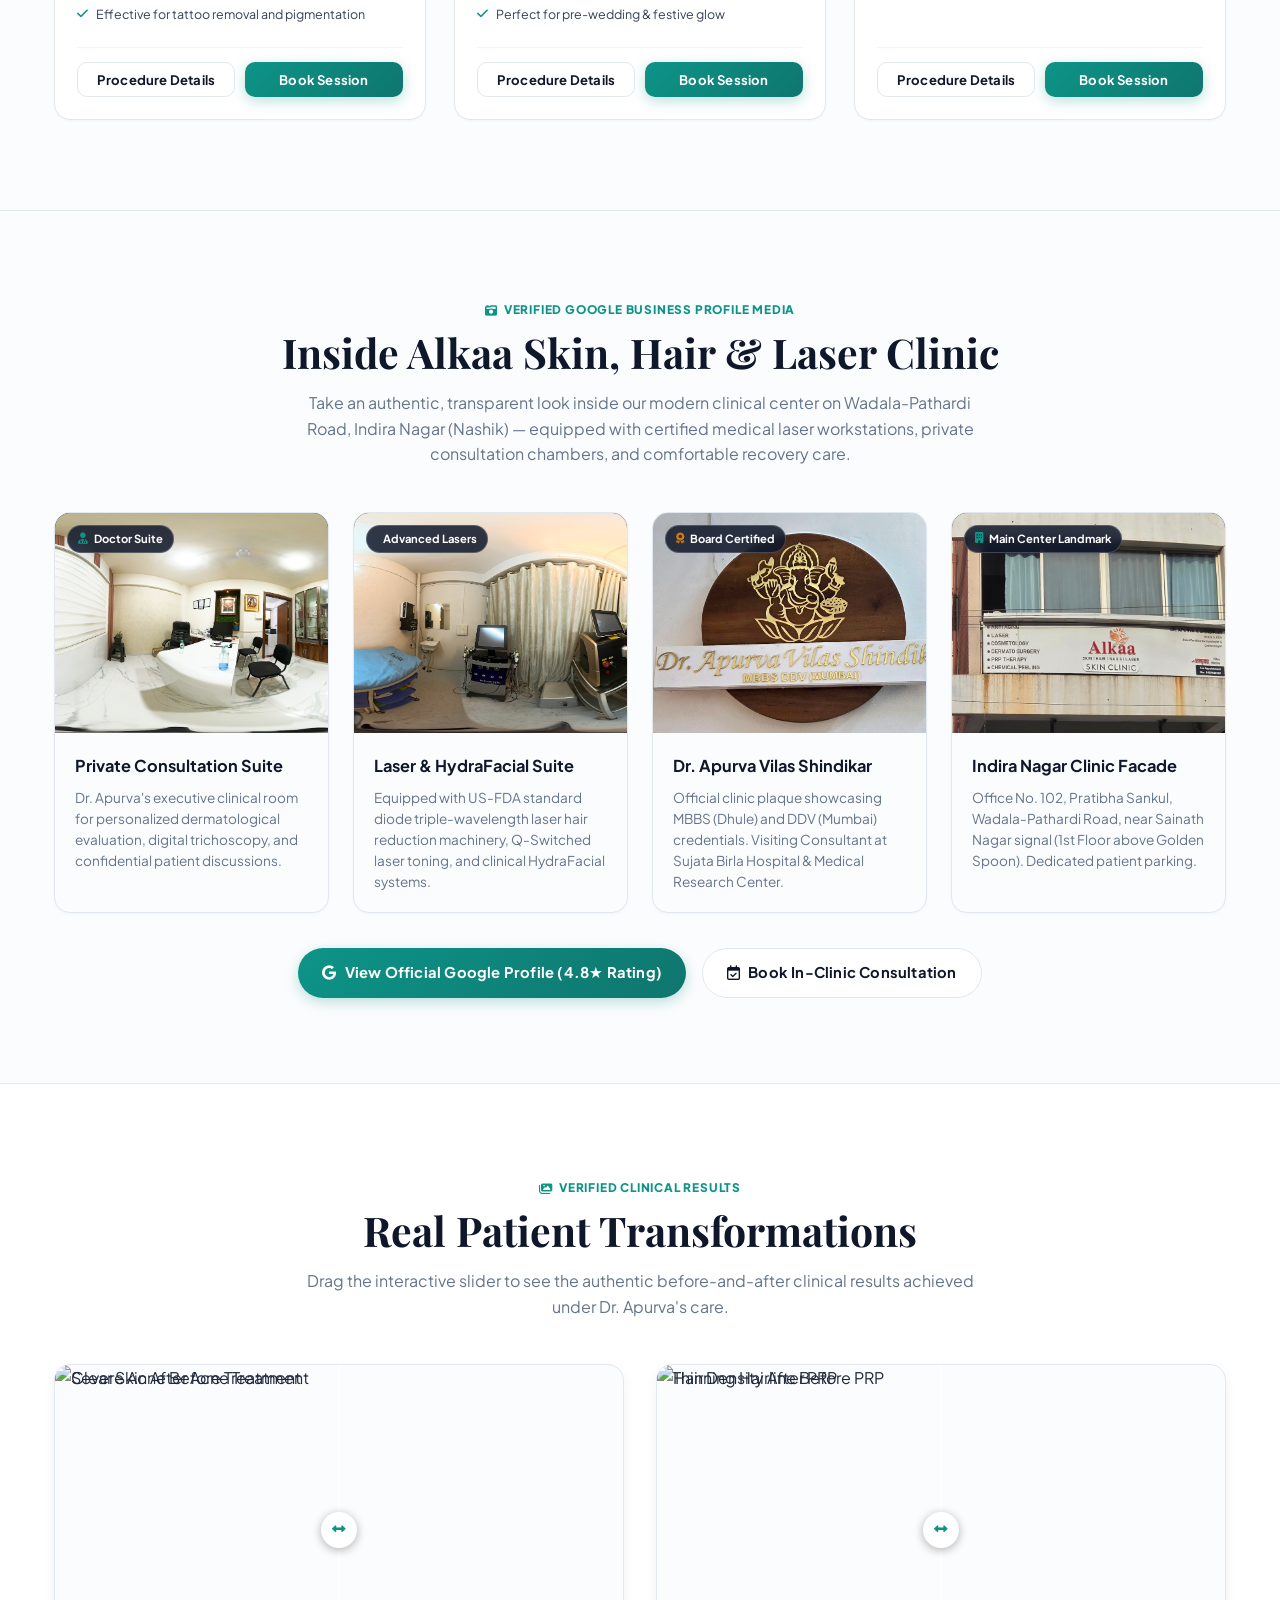
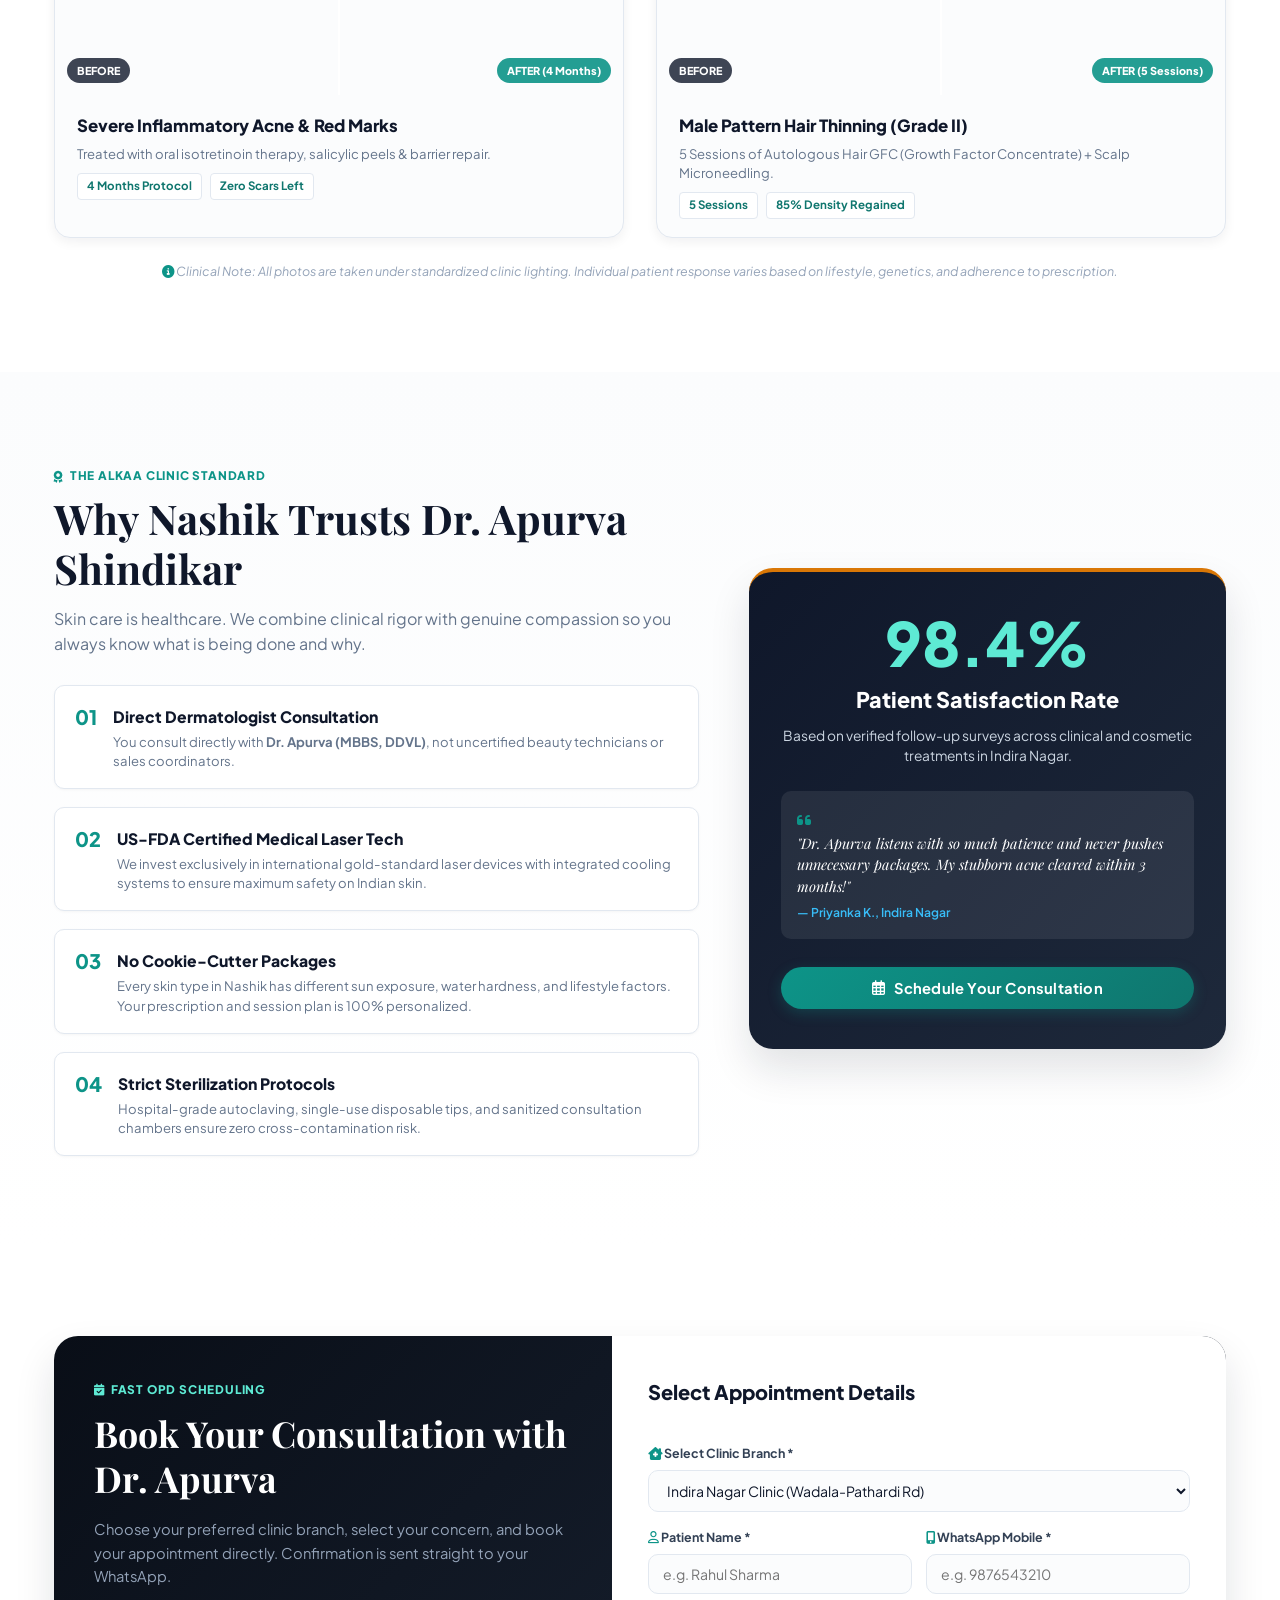
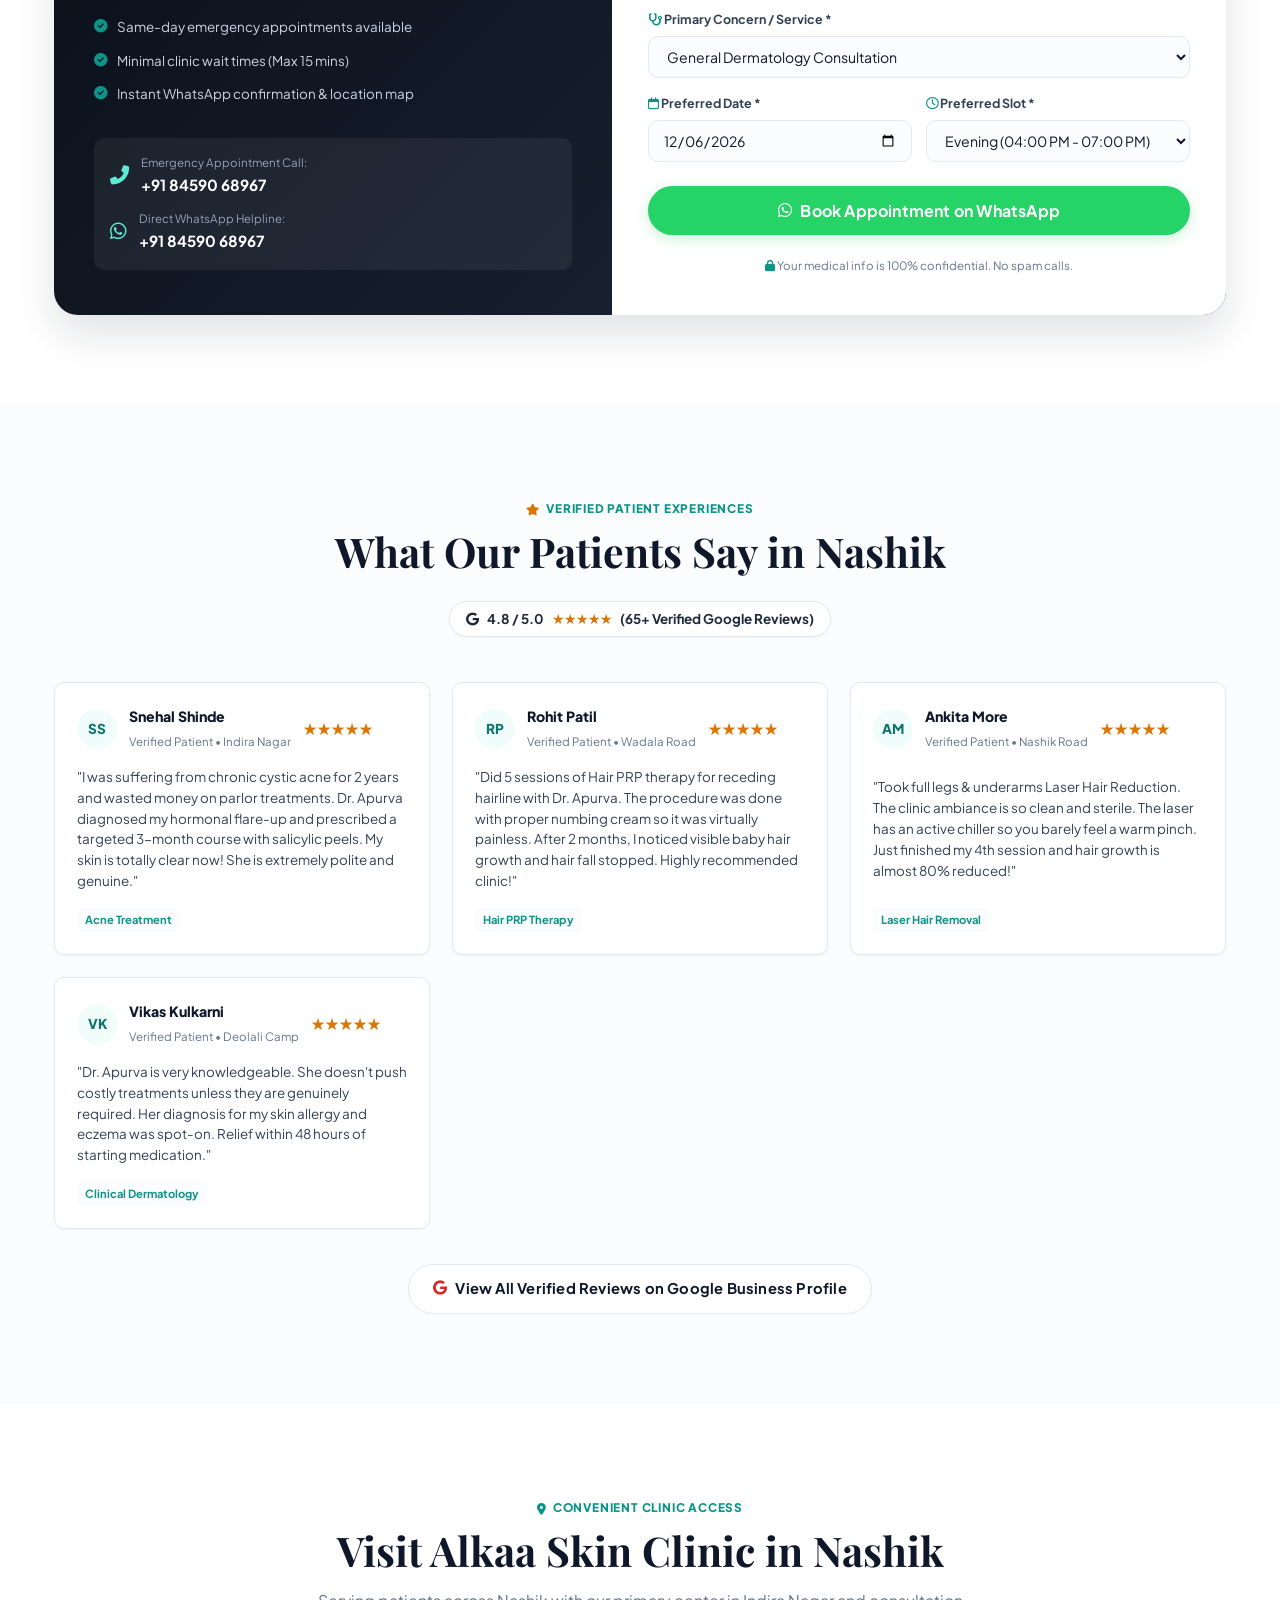
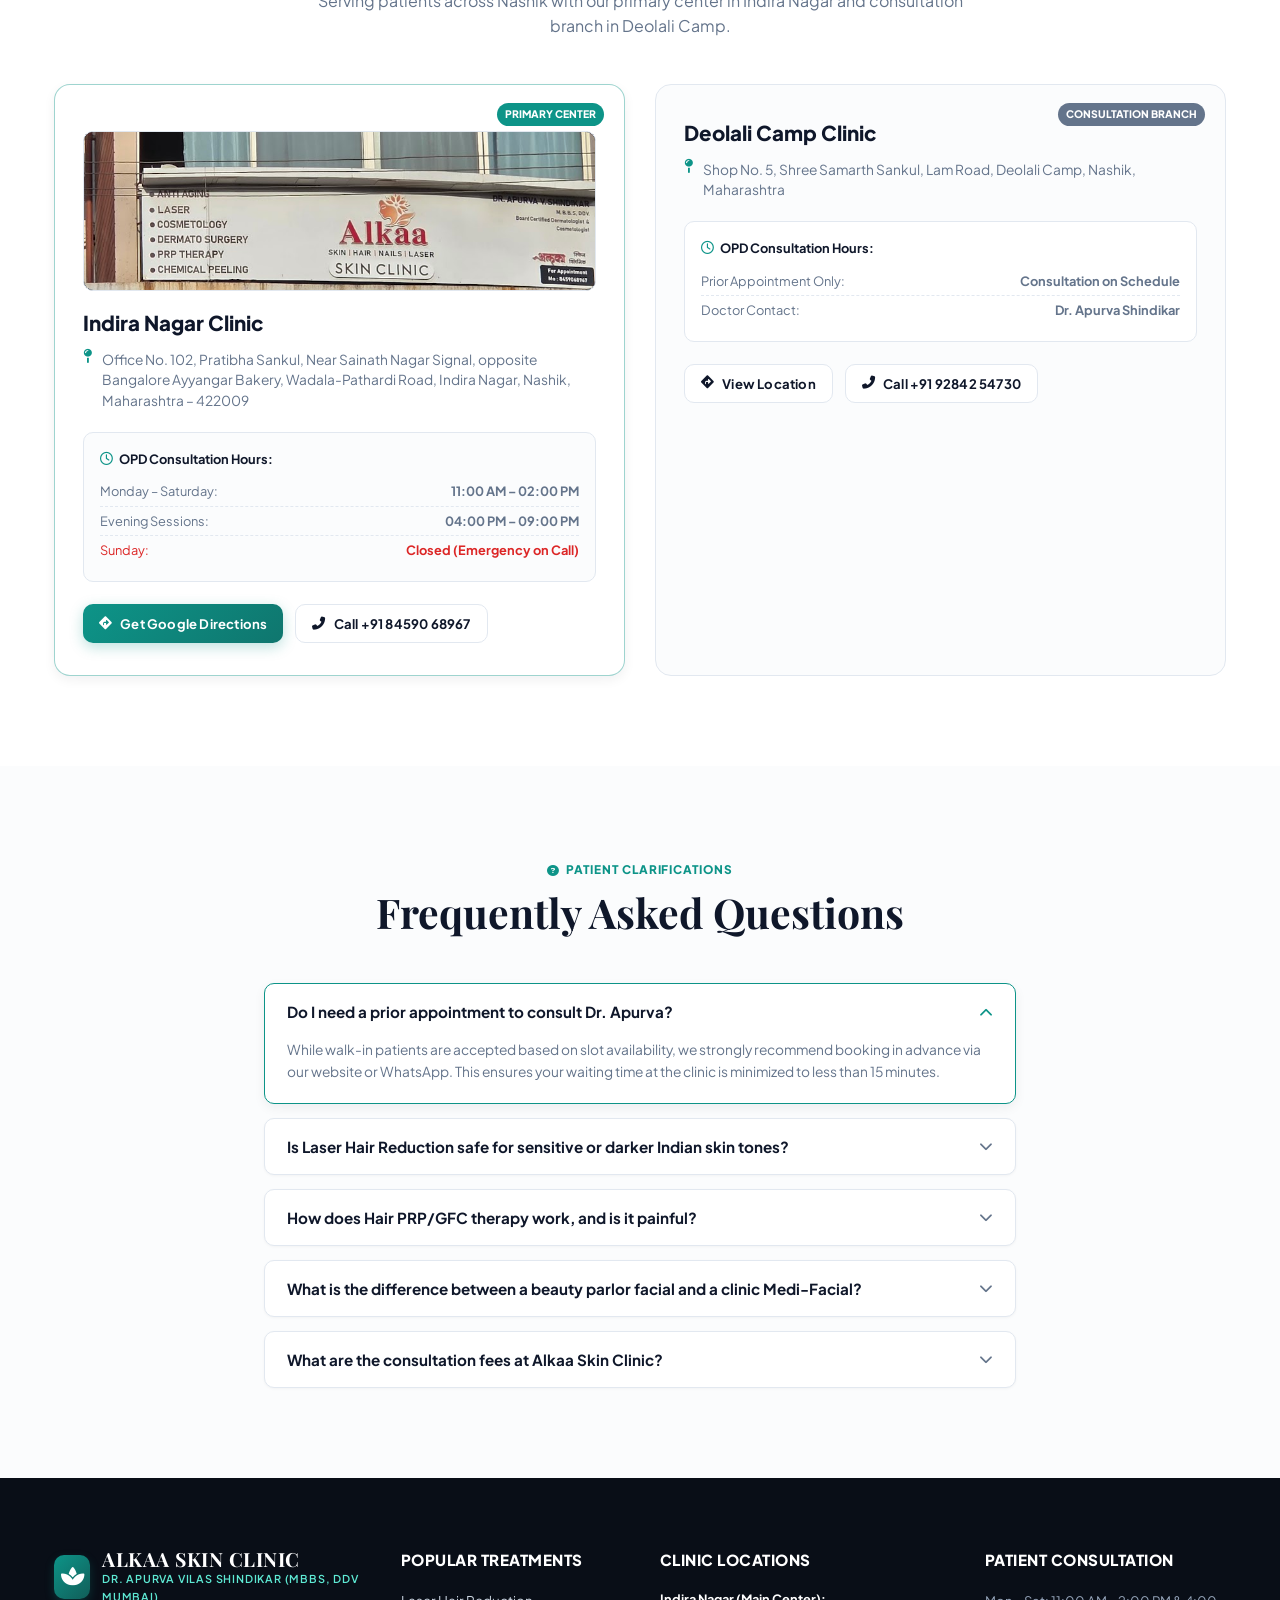
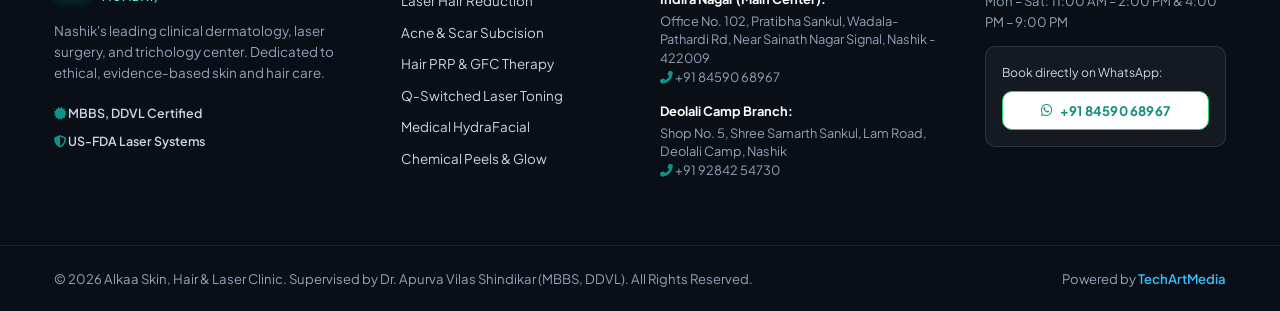
==== commit ef446991: "feat: clean clinic live layout, remove pitch branding and audit modals, clean Powered by TechArtMedi" ====
--- a/index.html
+++ b/index.html
@@ -22,23 +22,6 @@
 </head>
 <body>
 
-  <!-- ==================== PITCH DEMO BANNER (FOR DR. APURVA) ==================== -->
-  <aside class="pitch-banner" id="pitchBanner" aria-label="Agency Prototype Notice">
-    <div class="pitch-container">
-      <div class="pitch-content">
-        <img src="assets/techartmedia_logo.png" alt="TechArtMedia Logo" style="height: 22px; width: auto; object-fit: contain; margin-right: 8px; filter: drop-shadow(0 1px 2px rgba(0,0,0,0.3)); vertical-align: middle;">
-        <span class="pitch-badge"><i class="fas fa-sparkles"></i> STRATEGIC PROTOTYPE</span>
-        <span class="pitch-text">Prepared exclusively for <strong>Dr. Apurva Vilas Shindikar</strong> by <em style="font-style: italic; font-weight: 800; color: #38bdf8;">TechArtMedia</em> (Nashik) • High-Ticket Patient Acquisition System</span>
-      </div>
-      <div class="pitch-actions">
-        <button class="btn-audit-toggle" id="openAuditModalBtn" aria-label="Open Audit Comparison">
-          <i class="fas fa-chart-line"></i> View Audit: Old vs. New
-        </button>
-        <button class="btn-close-banner" id="closeBannerBtn" title="Dismiss Banner" aria-label="Close banner">&times;</button>
-      </div>
-    </div>
-  </aside>
-
   <!-- ==================== TOP CONTACT STRIP ==================== -->
   <header class="top-bar">
     <div class="container top-bar-inner">
@@ -193,41 +176,6 @@
             <div class="metric-txt">
               <strong>Same-Day OPD</strong>
               <span>Indira Nagar, Nashik</span>
-            </div>
-          </div>
-        </div>
-      </div>
-    </div>
-  </section>
-
-  <!-- ==================== MISTAKE SOLVED BANNER ==================== -->
-  <section class="audit-solved-strip">
-    <div class="container">
-      <div class="audit-strip-inner">
-        <div class="audit-strip-left">
-          <span class="badge-upgrade">TECHNICAL AUDIT RESOLUTION</span>
-          <h4>How This New Website Fixes All Flaws in Your Current Online Setup:</h4>
-        </div>
-        <div class="audit-strip-grid">
-          <div class="audit-point">
-            <i class="fas fa-lock text-green"></i>
-            <div>
-              <strong>100% SSL HTTPS Security</strong>
-              <p>Eliminates the alarming "Not Secure" browser warning completely.</p>
-            </div>
-          </div>
-          <div class="audit-point">
-            <i class="fas fa-stethoscope text-green"></i>
-            <div>
-              <strong>Authentic Medical Copy</strong>
-              <p>Replaced embarrassing "Installation Services" with evidence-based dermatology.</p>
-            </div>
-          </div>
-          <div class="audit-point">
-            <i class="fab fa-whatsapp text-green"></i>
-            <div>
-              <strong>1-Click WhatsApp Booking</strong>
-              <p>Direct patient booking without tedious Justdial enquiry forms.</p>
             </div>
           </div>
         </div>
@@ -1126,44 +1074,12 @@
       </div>
     </div>
 
-    <!-- ==================== POWERED BY TECHARTMEDIA SHOWCASE BANNER ==================== -->
-    <div class="techart-showcase-strip">
-      <div class="container">
-        <div class="techart-card">
-          <div class="techart-brand-side">
-            <div class="techart-logo-wrap">
-              <img src="assets/techartmedia_logo.png" alt="TechArtMedia Agency Logo" class="techart-agency-logo">
-            </div>
-            <div class="techart-info-text">
-              <div class="techart-powered-pill">
-                <i class="fas fa-bolt text-teal"></i> POWERED BY <em>TechArtMedia</em>
-              </div>
-              <h4 class="techart-card-heading">
-                High-Ticket Healthcare Digital Systems & Patient Acquisition
-              </h4>
-              <p class="techart-card-sub">
-                Custom engineered exclusively for Dr. Apurva Vilas Shindikar • Alkaa Skin, Hair & Laser Clinic (Nashik)
-              </p>
-            </div>
-          </div>
-          <div class="techart-action-side">
-            <a href="https://techartmedia.in" target="_blank" class="btn btn-techart-visit">
-              <span>Visit TechArtMedia</span> <i class="fas fa-external-link-alt"></i>
-            </a>
-            <div class="techart-meta-tag">
-              <span>Nashik, Maharashtra</span> • <span>Lead: Durvesh Bhavsar</span>
-            </div>
-          </div>
-        </div>
-      </div>
-    </div>
-
     <!-- Official Copyright Strip -->
     <div class="footer-bottom">
       <div class="container footer-bottom-inner">
         <p class="copyright">&copy; 2026 Alkaa Skin, Hair & Laser Clinic. Supervised by Dr. Apurva Vilas Shindikar (MBBS, DDVL). All Rights Reserved.</p>
-        <p class="footer-badge-note">
-          <i class="fas fa-shield-alt text-teal"></i> 100% HIPAA-Compliant Architecture • Digital Prototype by <em style="font-style: italic; font-weight: 800; color: #38bdf8; margin-left: 4px;">TechArtMedia</em>
+        <p class="footer-powered">
+          Powered by <a href="https://techartmedia.in" target="_blank" rel="noopener noreferrer">TechArtMedia</a>
         </p>
       </div>
     </div>
@@ -1204,77 +1120,6 @@
     </button>
   </div>
 
-  <!-- ==================== AUDIT COMPARISON MODAL (PITCH ASSET) ==================== -->
-  <div class="modal-backdrop" id="auditModal">
-    <div class="modal-dialog max-w-900">
-      <div class="modal-header">
-        <div class="modal-title-group">
-          <span class="badge-upgrade">TECHARTMEDIA STRATEGIC AUDIT</span>
-          <h3>Website Redesign Analysis: Current Site vs. This Prototype</h3>
-        </div>
-        <button class="modal-close-btn" id="closeAuditModal">&times;</button>
-      </div>
-
-      <div class="modal-body">
-        <p class="modal-intro">
-          This interactive comparison highlights the critical flaws currently present on <code>http://www.alkaskinclinic.com/</code> and how this prototype solves each of them to maximize direct patient acquisition for Dr. Apurva:
-        </p>
-
-        <div class="audit-comparison-table-wrap">
-          <table class="audit-table">
-            <thead>
-              <tr>
-                <th style="width: 25%;">Strategic Parameter</th>
-                <th style="width: 37%;" class="th-old">Old Justdial Website (Live)</th>
-                <th style="width: 38%;" class="th-new">New Prototype (TechArtMedia)</th>
-              </tr>
-            </thead>
-            <tbody>
-              <tr>
-                <td><strong>Security Protocol</strong></td>
-                <td><span class="text-red">✘ Insecure HTTP</span> (Chrome displays alarming "Not Secure" red warning)</td>
-                <td><span class="text-green">✔ 100% SSL HTTPS</span> (Patient trust secured from first second)</td>
-              </tr>
-              <tr>
-                <td><strong>Services Copy</strong></td>
-                <td><span class="text-red">✘ B2B Factory Text:</span> Contains "Installation Services: We apply minimal chargers..."</td>
-                <td><span class="text-green">✔ 100% Medical Dermatology:</span> Evidence-based skin, hair & laser treatments</td>
-              </tr>
-              <tr>
-                <td><strong>Doctor Branding</strong></td>
-                <td><span class="text-red">✘ Zero Doctor Presence:</span> Dr. Apurva Shindikar is 100% absent from homepage</td>
-                <td><span class="text-green">✔ High Doctor Authority:</span> MBBS, DDVL credentials & hospital affiliations featured</td>
-              </tr>
-              <tr>
-                <td><strong>Lead Capture</strong></td>
-                <td><span class="text-red">✘ Slow Justdial Web Form:</span> Leads shared with competing clinics</td>
-                <td><span class="text-green">✔ 1-Click WhatsApp Booking:</span> 100% exclusive direct patient consultations</td>
-              </tr>
-              <tr>
-                <td><strong>Visual Proof & Clinic Media</strong></td>
-                <td><span class="text-red">✘ Zero Proof:</span> Low-res stock internet photos, zero clinic photos</td>
-                <td><span class="text-green">✔ Real Clinic & Results:</span> Real consultation chamber, laser suite & interactive Before/After sliders</td>
-              </tr>
-            </tbody>
-          </table>
-        </div>
-
-        <div class="modal-cta-box">
-          <div class="cta-box-left">
-            <h4>Ready to deploy this high-converting website for Alkaa Skin Clinic?</h4>
-            <p>Our Nashik team will launch your custom domain, set up WhatsApp automation, and film your first 2 clinic reels.</p>
-          </div>
-          <div class="cta-box-right">
-            <a href="tel:+918087084597" class="btn btn-primary">
-              <i class="fas fa-phone-alt"></i> Call Durvesh (+91 80870 84597)
-            </a>
-            <small>TechArtMedia • Nashik, Maharashtra</small>
-          </div>
-        </div>
-      </div>
-    </div>
-  </div>
-
   <!-- ==================== APPOINTMENT BOOKING MODAL ==================== -->
   <div class="modal-backdrop" id="bookingModal">
     <div class="modal-dialog max-w-600">
--- a/styles.css
+++ b/styles.css
@@ -1,6 +1,6 @@
 /* ==========================================================================
    ALKA SKIN CLINIC - LUXURY MEDICAL AESTHETICS DESIGN SYSTEM
-   Crafted by TechArtMedia for Dr. Apurva Shindikar
+   Dr. Apurva Vilas Shindikar (MBBS, DDV Mumbai)
    ========================================================================== */
 
 :root {
@@ -180,89 +180,6 @@
   width: 100%;
 }
 
-/* ==================== PITCH BANNER ==================== */
-.pitch-banner {
-  background: linear-gradient(90deg, #090e17 0%, #1e293b 100%);
-  color: #ffffff;
-  padding: 9px 0;
-  border-bottom: 2px solid var(--secondary);
-  font-size: 0.82rem;
-  position: relative;
-  z-index: 1000;
-}
-
-.pitch-container {
-  max-width: 1220px;
-  margin: 0 auto;
-  padding: 0 24px;
-  display: flex;
-  justify-content: space-between;
-  align-items: center;
-  gap: 12px;
-  flex-wrap: nowrap;
-}
-
-.pitch-content {
-  display: flex;
-  align-items: center;
-  gap: 10px;
-  min-width: 0;
-  flex: 1;
-}
-
-.pitch-badge {
-  background: rgba(217, 119, 6, 0.25);
-  border: 1px solid var(--secondary);
-  color: #fde68a;
-  padding: 2px 8px;
-  border-radius: var(--radius-full);
-  font-size: 0.68rem;
-  font-weight: 800;
-  letter-spacing: 0.5px;
-  flex-shrink: 0;
-}
-
-.pitch-text {
-  font-size: 0.8rem;
-  color: #e2e8f0;
-  white-space: nowrap;
-  overflow: hidden;
-  text-overflow: ellipsis;
-}
-
-.pitch-actions {
-  display: flex;
-  align-items: center;
-  gap: 12px;
-  flex-shrink: 0;
-}
-  gap: 12px;
-}
-
-.btn-audit-toggle {
-  background: #ffffff;
-  color: #0f172a;
-  font-size: 0.74rem;
-  font-weight: 800;
-  padding: 5px 12px;
-  border-radius: var(--radius-full);
-  box-shadow: 0 2px 6px rgba(0,0,0,0.15);
-}
-
-.btn-audit-toggle:hover {
-  background: #f1f5f9;
-  transform: scale(1.03);
-}
-
-.btn-close-banner {
-  color: #94a3b8;
-  font-size: 1.2rem;
-  padding: 0 4px;
-  line-height: 1;
-}
-
-.btn-close-banner:hover { color: #ffffff; }
-
 /* ==================== TOP CONTACT STRIP ==================== */
 .top-bar {
   background: #ffffff;
@@ -680,72 +597,6 @@
   color: var(--text-muted);
 }
 
-/* ==================== AUDIT RESOLUTION STRIP ==================== */
-.audit-solved-strip {
-  background: #0f172a;
-  color: #ffffff;
-  padding: 24px 0;
-  border-top: 1px solid #1e293b;
-  border-bottom: 1px solid #1e293b;
-}
-
-.audit-strip-inner {
-  display: grid;
-  grid-template-columns: 0.9fr 1.6fr;
-  gap: 30px;
-  align-items: center;
-}
-
-.badge-upgrade {
-  display: inline-block;
-  background: rgba(13, 148, 136, 0.2);
-  border: 1px solid var(--primary);
-  color: #5eead4;
-  font-size: 0.68rem;
-  font-weight: 800;
-  padding: 2px 8px;
-  border-radius: 4px;
-  letter-spacing: 0.5px;
-  margin-bottom: 6px;
-}
-
-.audit-strip-left h4 {
-  font-size: 1.05rem;
-  font-weight: 800;
-  line-height: 1.35;
-  color: #ffffff;
-}
-
-.audit-strip-grid {
-  display: grid;
-  grid-template-columns: repeat(3, 1fr);
-  gap: 20px;
-}
-
-.audit-point {
-  display: flex;
-  gap: 12px;
-  align-items: flex-start;
-}
-
-.audit-point i {
-  font-size: 1.25rem;
-  margin-top: 2px;
-}
-
-.audit-point strong {
-  display: block;
-  font-size: 0.86rem;
-  color: #f1f5f9;
-  margin-bottom: 2px;
-}
-
-.audit-point p {
-  font-size: 0.74rem;
-  color: #94a3b8;
-  line-height: 1.35;
-}
-
 /* ==================== DOCTOR BIO SECTION ==================== */
 .section-doctor {
   padding: 90px 0;
@@ -1858,171 +1709,11 @@
   margin-bottom: 8px;
 }
 
-/* ==================== POWERED BY TECHARTMEDIA SHOWCASE BANNER ==================== */
-.techart-showcase-strip {
-  background: #06101e;
-  border-top: 1px solid rgba(56, 189, 248, 0.2);
-  border-bottom: 1px solid rgba(255, 255, 255, 0.06);
-  padding: 32px 0;
-  position: relative;
-  overflow: hidden;
-}
-
-.techart-showcase-strip::before {
-  content: '';
-  position: absolute;
-  top: 0;
-  left: 20%;
-  width: 350px;
-  height: 100%;
-  background: radial-gradient(circle, rgba(14, 165, 233, 0.08) 0%, transparent 70%);
-  pointer-events: none;
-}
-
-.techart-card {
-  background: linear-gradient(135deg, rgba(15, 23, 42, 0.95) 0%, rgba(11, 30, 48, 0.98) 100%);
-  border: 1.5px solid rgba(56, 189, 248, 0.25);
-  box-shadow: 0 12px 30px rgba(0, 0, 0, 0.4), 0 0 20px rgba(14, 165, 233, 0.1);
-  border-radius: var(--radius-lg);
-  padding: 24px 30px;
-  display: flex;
-  align-items: center;
-  justify-content: space-between;
-  flex-wrap: wrap;
-  gap: 20px;
-  transition: border-color 0.3s ease, box-shadow 0.3s ease;
-}
-
-.techart-card:hover {
-  border-color: rgba(56, 189, 248, 0.5);
-  box-shadow: 0 14px 35px rgba(0, 0, 0, 0.5), 0 0 25px rgba(14, 165, 233, 0.2);
-}
-
-.techart-brand-side {
-  display: flex;
-  align-items: center;
-  gap: 20px;
-}
-
-.techart-logo-wrap {
-  width: 68px;
-  height: 68px;
-  border-radius: var(--radius-md);
-  background: #020617;
-  border: 1.5px solid rgba(56, 189, 248, 0.3);
-  display: flex;
-  align-items: center;
-  justify-content: center;
-  padding: 8px;
-  flex-shrink: 0;
-  box-shadow: 0 4px 14px rgba(0, 0, 0, 0.5);
-}
-
-.techart-agency-logo {
-  max-width: 100%;
-  max-height: 100%;
-  object-fit: contain;
-}
-
-.techart-info-text {
-  display: flex;
-  flex-direction: column;
-  gap: 5px;
-}
-
-.techart-powered-pill {
-  display: inline-flex;
-  align-items: center;
-  gap: 6px;
-  background: rgba(14, 165, 233, 0.15);
-  border: 1px solid rgba(56, 189, 248, 0.3);
-  color: #38bdf8;
-  font-size: 0.72rem;
-  font-weight: 800;
-  letter-spacing: 1px;
-  text-transform: uppercase;
-  padding: 3px 10px;
-  border-radius: 20px;
-  width: fit-content;
-}
-
-.techart-powered-pill em {
-  font-style: italic;
-  font-weight: 900;
-  color: #ffffff;
-}
-
-.techart-card-heading {
-  font-size: 1.08rem;
-  font-weight: 700;
-  color: #f8fafc;
-  margin: 0;
-  line-height: 1.3;
-}
-
-.techart-card-sub {
-  font-size: 0.8rem;
-  color: #94a3b8;
-  margin: 0;
-}
-
-.techart-action-side {
-  display: flex;
-  flex-direction: column;
-  align-items: flex-end;
-  gap: 8px;
-}
-
-.btn-techart-visit {
-  background: linear-gradient(135deg, #0284c7 0%, #0369a1 100%);
-  color: #ffffff;
-  font-weight: 700;
-  font-size: 0.86rem;
-  padding: 10px 20px;
-  border-radius: var(--radius-sm);
-  display: inline-flex;
-  align-items: center;
-  gap: 8px;
-  border: 1px solid rgba(255, 255, 255, 0.2);
-  box-shadow: 0 4px 14px rgba(2, 132, 199, 0.35);
-  transition: all 0.25s ease;
-  text-decoration: none;
-}
-
-.btn-techart-visit:hover {
-  background: linear-gradient(135deg, #0369a1 0%, #075985 100%);
-  transform: translateY(-2px);
-  box-shadow: 0 6px 18px rgba(2, 132, 199, 0.5);
-  color: #ffffff;
-}
-
-.techart-meta-tag {
-  font-size: 0.74rem;
-  color: #64748b;
-  font-weight: 500;
-}
-
-@media (max-width: 768px) {
-  .techart-card {
-    flex-direction: column;
-    align-items: flex-start;
-    padding: 20px;
-  }
-  .techart-action-side {
-    align-items: flex-start;
-    width: 100%;
-  }
-  .btn-techart-visit {
-    width: 100%;
-    justify-content: center;
-  }
-}
-
 .footer-bottom {
   border-top: 1px solid rgba(255, 255, 255, 0.08);
   padding: 22px 0;
-  font-size: 0.78rem;
-  color: #64748b;
+  font-size: 0.82rem;
+  color: #94a3b8;
 }
 
 .footer-bottom-inner {
@@ -2033,13 +1724,36 @@
   gap: 12px;
 }
 
-.footer-badge-note {
-  display: flex;
-  align-items: center;
-  gap: 6px;
-  font-size: 0.76rem;
+.footer-bottom-inner .copyright {
+  margin: 0;
+  color: #94a3b8;
+  font-size: 0.82rem;
+}
+
+.footer-powered {
+  font-size: 0.82rem;
   color: #94a3b8;
   margin: 0;
+}
+
+.footer-powered a {
+  color: #38bdf8;
+  text-decoration: none;
+  font-weight: 600;
+  transition: color 0.2s ease;
+}
+
+.footer-powered a:hover {
+  color: #7dd3fc;
+  text-decoration: underline;
+}
+
+@media (max-width: 768px) {
+  .footer-bottom-inner {
+    flex-direction: column;
+    text-align: center;
+    gap: 8px;
+  }
 }
 
 /* ==================== FLOATING WHATSAPP CHAT WIDGET ==================== */
@@ -2253,76 +1967,6 @@
   padding: 28px;
 }
 
-.modal-intro {
-  font-size: 0.88rem;
-  color: var(--text-muted);
-  line-height: 1.5;
-  margin-bottom: 20px;
-}
-
-.audit-table {
-  width: 100%;
-  border-collapse: collapse;
-  font-size: 0.82rem;
-  margin-bottom: 24px;
-}
-
-.audit-table th {
-  background: var(--dark);
-  color: #ffffff;
-  padding: 10px 12px;
-  text-align: left;
-  font-weight: 700;
-}
-
-.audit-table th.th-old { background: #b91c1c; }
-.audit-table th.th-new { background: #0f766e; }
-
-.audit-table td {
-  padding: 10px 12px;
-  border-bottom: 1px solid var(--border);
-  color: var(--dark-muted);
-  line-height: 1.4;
-}
-
-.audit-table tr:nth-child(even) td {
-  background: var(--bg-page);
-}
-
-.modal-cta-box {
-  background: linear-gradient(135deg, #090e17 0%, #1e293b 100%);
-  color: #ffffff;
-  padding: 20px 24px;
-  border-radius: var(--radius-md);
-  display: flex;
-  justify-content: space-between;
-  align-items: center;
-  gap: 20px;
-}
-
-.cta-box-left h4 {
-  font-size: 1.05rem;
-  font-weight: 800;
-  margin-bottom: 4px;
-}
-
-.cta-box-left p {
-  font-size: 0.78rem;
-  color: #94a3b8;
-}
-
-.cta-box-right {
-  text-align: right;
-  flex-shrink: 0;
-}
-
-.cta-box-right small {
-  display: block;
-  font-size: 0.68rem;
-  color: #cbd5e1;
-  margin-top: 4px;
-}
-
 .badge-opd {
   background: var(--primary-light);
   color: var(--primary-dark);
@@ -2446,16 +2090,6 @@
   .nav-cta .open-booking-btn { display: none !important; }
   .brand-subtitle { display: none; }
   .mobile-hamburger { display: flex; align-items: center; justify-content: center; margin-left: auto; }
-  
-  .pitch-container {
-    flex-direction: column;
-    gap: 8px;
-    text-align: center;
-  }
-  .pitch-text {
-    white-space: normal;
-    font-size: 0.76rem;
-  }
   
   .hero-title {
     font-size: 1.85rem;
@@ -2494,10 +2128,6 @@
   .locations-grid { grid-template-columns: 1fr; }
   .footer-grid { grid-template-columns: 1fr; }
   .form-row { grid-template-columns: 1fr; }
-  .modal-cta-box { flex-direction: column; text-align: center; }
-  .cta-box-right { text-align: center; }
-  .audit-strip-inner { grid-template-columns: 1fr; }
-  .audit-strip-grid { grid-template-columns: 1fr; gap: 12px; }
 }
 
 /* ==================== LUXURY TOAST NOTIFICATIONS ==================== */
